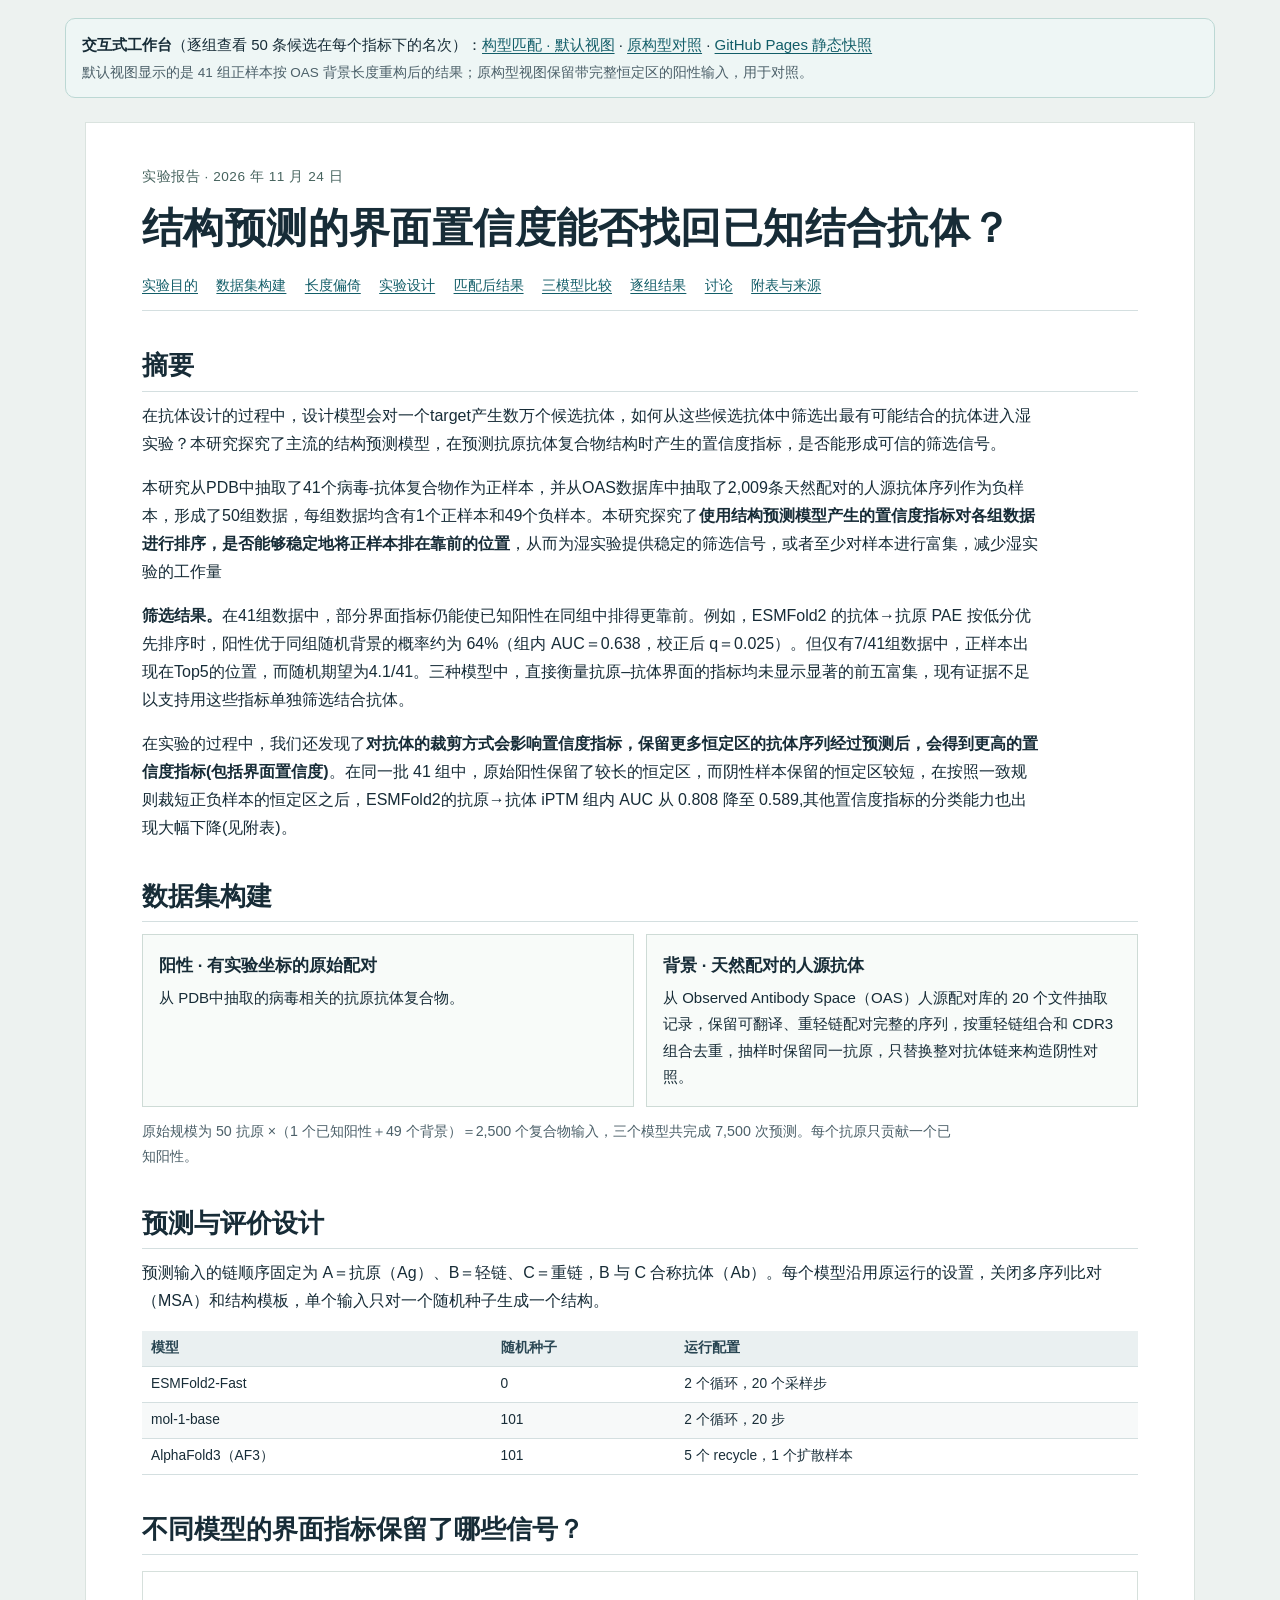
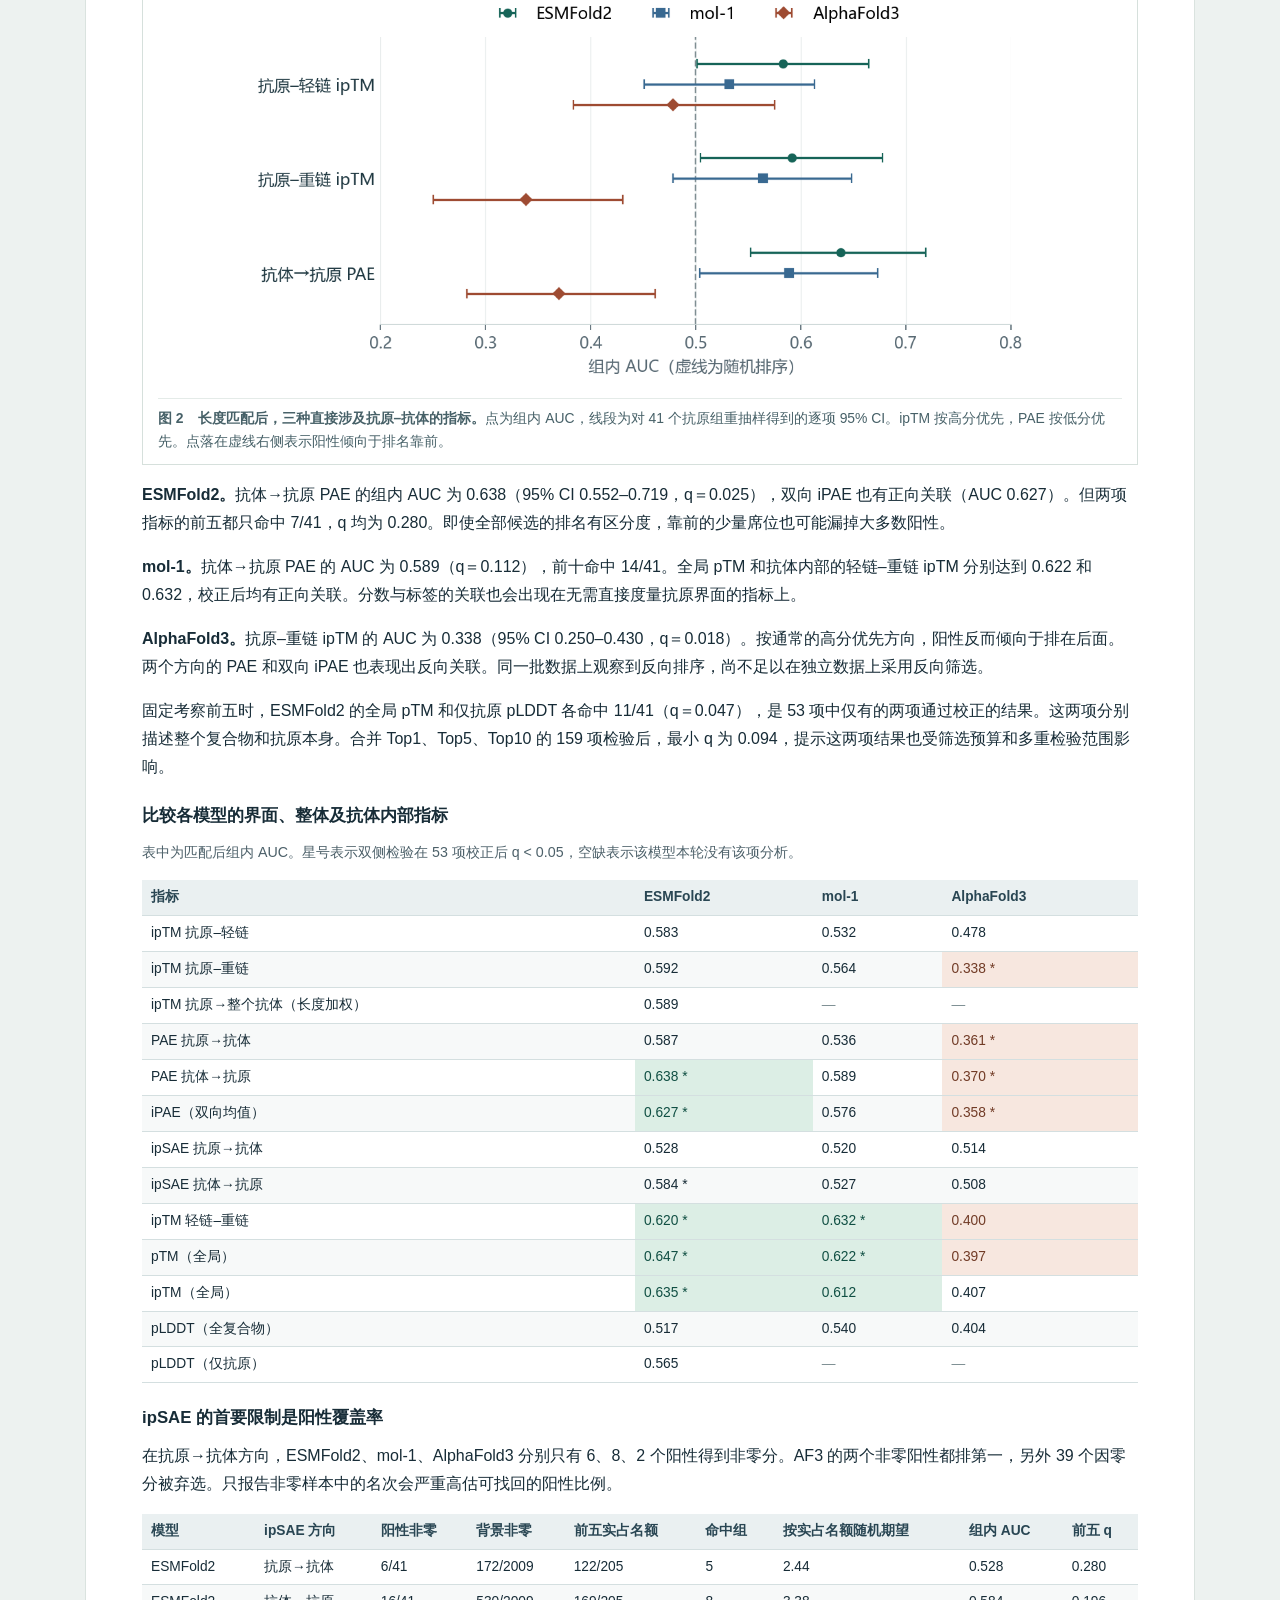
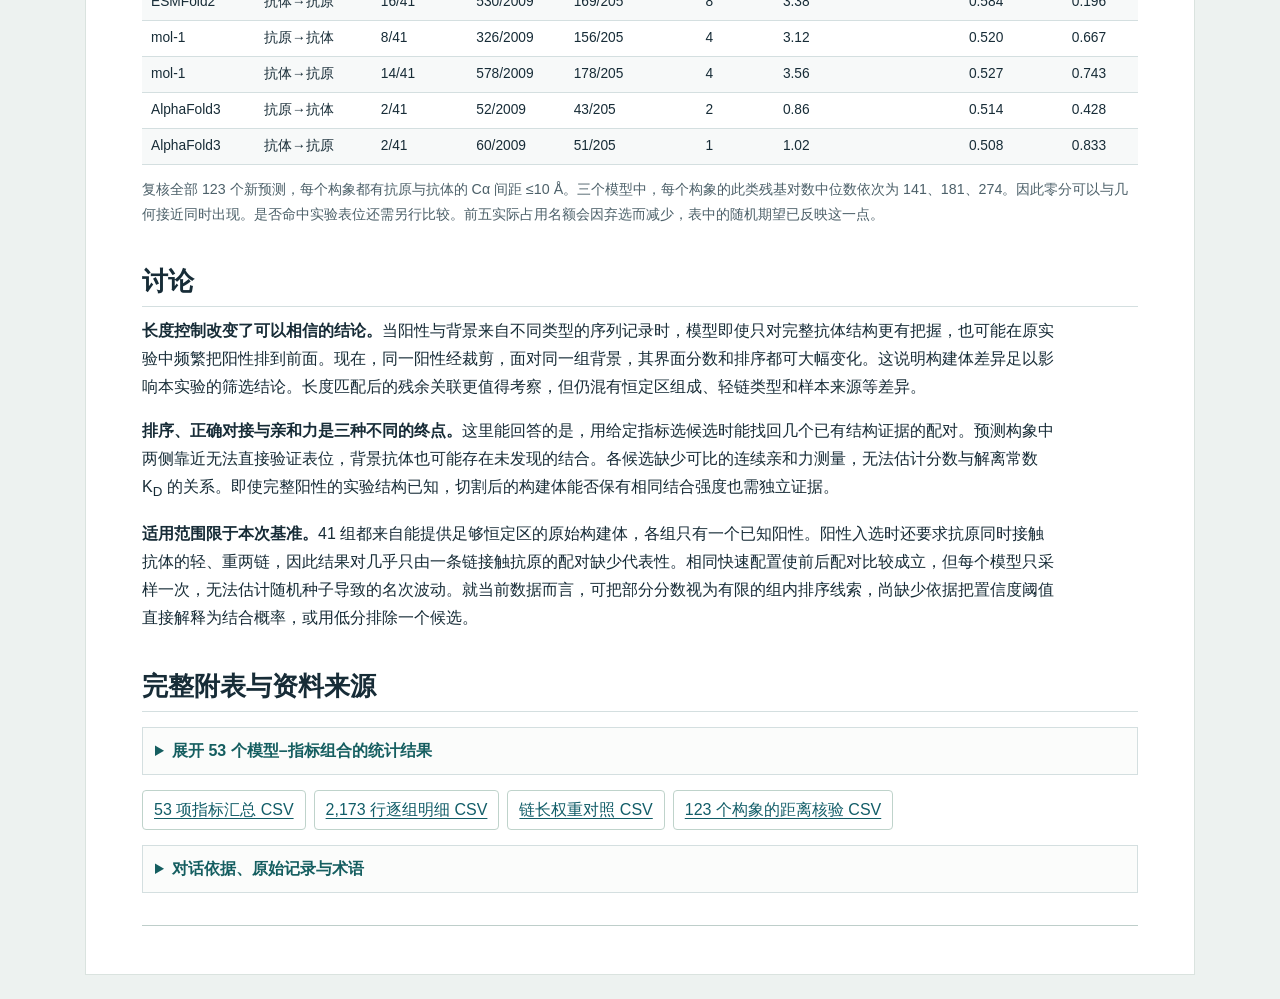
==== fold-metric/report/index.html @ 73909527 "fold-metric: matched-construct view as default, add original view and embedded report" ====
<!doctype html><html lang="zh-CN"><head><meta charset="utf-8"><meta name="viewport" content="width=device-width,initial-scale=1">
    <title>抗体–抗原界面置信度与结合性｜构型匹配实验报告</title><style>
:root{color-scheme:light;--ink:#172c37;--muted:#4c6069;--line:#d4dfe0;--teal:#196d63}
*{box-sizing:border-box}html{scroll-behavior:smooth}
body{margin:0;background:#f4f6f5;color:var(--ink);font:16px/1.75 'Microsoft YaHei','PingFang SC',sans-serif}
main{max-width:1150px;margin:22px auto 45px;padding:40px 48px 54px;background:#fff;border:1px solid var(--line)}
header{border-top:5px solid var(--teal);padding-top:18px}
h1{font-size:clamp(1.65rem,3.6vw,2.55rem);margin:.08em 0 .15em;line-height:1.3}
.subtitle{margin:0;color:var(--muted)}nav{display:flex;flex-wrap:wrap;gap:.4rem 1.3rem;border-bottom:1px solid var(--line);padding:12px 0}
a{color:#125d68;text-underline-offset:.2em}section{margin-top:30px}
h2{font-size:1.5rem;border-bottom:1px solid var(--line);padding-bottom:5px;margin:0 0 10px;line-height:1.5}
h3{font-size:1.12rem;margin:20px 0 7px}p{margin:.55rem 0 1rem}li{margin:.48rem 0}
.lead{background:#eaf3ef;border-left:4px solid var(--teal);padding:12px 18px;margin:16px 0}.lead p{margin:.25rem 0}
.note{font-size:.89rem;color:var(--muted)}.scroll{overflow-x:auto;margin:8px 0 12px}
table{border-collapse:collapse;width:100%;font-size:.86rem;line-height:1.52;font-variant-numeric:tabular-nums}
th,td{padding:7px 9px;border-bottom:1px solid var(--line);text-align:left}
thead th{background:#eaf0f1;color:#294653;white-space:nowrap}tbody tr:nth-child(even){background:#f7f9f9}
tbody th{font-weight:500}td{white-space:nowrap}
td.front{background:#dceee5;color:#104f43}td.back{background:#f7e7df;color:#713b26}td.blank{color:#809195}
details{border:1px solid var(--line);margin:12px 0;padding:9px 12px}summary{cursor:pointer;font-weight:600;color:#155e60}
select{font:inherit;border:1px solid #99b1b3;border-radius:3px;padding:3px 9px;margin:10px 12px}
.links{display:flex;gap:.4rem 1.25rem;flex-wrap:wrap}
@media(max-width:700px){main{margin:0;padding:18px 14px;border:0}th,td{padding:5px 7px}section{margin-top:24px}}
@media print{body,main{background:white;margin:0;border:0;max-width:none;padding:0}nav,.links,select{display:none}
h2,h3,summary{break-after:avoid}tr{break-inside:avoid}.scroll{overflow:visible}table{font-size:8pt}a{color:inherit}}

body{background:#edf2f0;font-family:'Source Sans 3','Microsoft YaHei',sans-serif}
main{max-width:1110px;margin:24px auto;padding:42px 56px 48px;border-color:#dae3df}
header{border-top:0;padding:0 0 17px;border-bottom:1px solid #bececa}
.meta{font-size:.85rem;color:#46635e;margin:0 0 12px;letter-spacing:.04em}
h1,h2{font-family:'Source Han Serif SC','Noto Serif CJK SC','Songti SC','SimSun',serif}
h1{max-width:26em;line-height:1.35;letter-spacing:.01em}
.introline{font-size:1.06rem;color:#304c50;max-width:57em;margin:.7em 0 0}
nav{padding:12px 0;gap:.35rem 1.15rem;font-size:.86rem}
section{margin-top:36px;scroll-margin:14px}h2{font-size:1.6rem;line-height:1.5}
h3{font-size:1.05rem}.prose{max-width:56em}
.summarybox{margin:21px 0;background:#eaf3ef;padding:13px 18px;border-left:4px solid #397c68}
.summarybox p{margin:.2rem 0}.designgrid{display:grid;grid-template-columns:1fr 1fr;gap:12px;margin:12px 0}
.designgrid article{padding:12px 16px;border:1px solid #cedbd6;background:#f8fbf9}
.designgrid h3,.designgrid p{margin:.25em 0}.designgrid p{font-size:.94rem}
figure{margin:16px 0;border:1px solid #d6e0dc;background:white;padding:14px 15px 11px}
.plot{width:100%;max-width:790px;height:auto;display:block;margin:auto}
figcaption{font-size:.87rem;color:#476168;line-height:1.65;border-top:1px solid #e4ebe8;padding-top:8px;margin-top:9px}
details{margin:15px 0;background:#fbfcfb}details[open]>summary{margin-bottom:8px}
#history{border-left:3px solid #9d6845}#history>summary{color:#79482c}
#dataset p,#discussion p{max-width:57em}.refs{font-size:.89rem;overflow-wrap:anywhere}
.downloads{display:flex;gap:8px;flex-wrap:wrap;margin:12px 0}.downloads a{display:inline-block;border:1px solid #bfd3cb;border-radius:4px;padding:5px 11px}
summary:focus-visible,a:focus-visible,select:focus-visible{outline:3px solid #228797;outline-offset:3px}
@media(max-width:750px){main{margin:0;padding:21px 15px;border:0}.designgrid{grid-template-columns:1fr}figure{padding:9px 6px}section{margin-top:25px}}
@media print{main{border:0;margin:0;padding:0}figure{break-inside:avoid}.downloads,nav{display:none}}
</style></head><body>
<div style="max-width:1150px;margin:18px auto 0;padding:12px 16px;background:#eef6f5;border:1px solid #bcd8d4;border-radius:10px;font:15px/1.8 'Microsoft YaHei',sans-serif;color:#172c37"><b>交互式工作台</b>（逐组查看 50 条候选在每个指标下的名次）：<a href="http://115.190.173.149:6006/">构型匹配 · 默认视图</a> · <a href="http://115.190.173.149:6006/original/">原构型对照</a> · <a href="https://hex-qwq.github.io/fold-metric/">GitHub Pages 静态快照</a><br><span style="color:#4c6069;font-size:13.5px">默认视图显示的是 41 组正样本按 OAS 背景长度重构后的结果；原构型视图保留带完整恒定区的阳性输入，用于对照。</span></div>
<main>
    <header><p class="meta">实验报告 · 2026 年 11 月 24 日</p>
    <h1>结构预测的界面置信度能否找回已知结合抗体？</h1>
    <nav aria-label="报告目录"><a href="#purpose">实验目的</a><a href="#dataset">数据集构建</a><a href="#bias">长度偏倚</a>
    <a href="#design">实验设计</a><a href="#focus">匹配后结果</a><a href="#models">三模型比较</a><a href="#groups">逐组结果</a>
    <a href="#discussion">讨论</a><a href="#data">附表与来源</a></nav>
    <!-- <aside class="summarybox"><p><strong>主要发现。</strong>控制抗体链长后，部分界面指标仍使已知阳性的平均名次靠前，但以每组前五名为筛选范围，所有直接衡量抗原–抗体界面的指标在多重检验校正后均未达到 q &lt; 0.05。
    ESMFold2 的抗原→整个抗体 ipTM 在 41 组中找回 7 个阳性，随机选择期望找回 4.1 个。现有证据支持有限的组内排序信息，尚不足以把该分数作为独立筛选依据。</p></aside> -->

    <!-- <section id="purpose"><h2>摘要</h2>
    <p class="prose">在抗体设计的过程中，设计模型会对一个target产生数万个候选抗体，如何从这些候选抗体中筛选出最有可能结合的抗体进入湿实验？本研究探究了主流的结构预测模型，在预测抗原抗体复合物结构时产生的置信度指标，是否能形成可信的筛选信号。</p>
    <p class="prose">本研究从PDB中抽取了50个病毒-抗体复合物作为正样本，从OAS数据库中抽取了2,450条天然配对的人源抗体序列作为负样本，形成了50组数据，每组数据均含有1个正样本和49个负样本。本研究探究了<b>使用结构预测模型产生的置信度指标对各组数据进行排序，是否能够稳定地将正样本排在靠前的位置</b>，从而为湿实验提供稳定的筛选信号，或者至少对样本进行富集，减少湿实验的工作量</p>
    <p class="prose">实验结果表明：应用结构预测模型的界面置信度指标对正负样本进行排序时，未能显著优于随机基线，未能形成稳定的筛选信号</p>
    
    </section> -->

        <section id="purpose"><h2>摘要</h2>
    <p class="prose">在抗体设计的过程中，设计模型会对一个target产生数万个候选抗体，如何从这些候选抗体中筛选出最有可能结合的抗体进入湿实验？本研究探究了主流的结构预测模型，在预测抗原抗体复合物结构时产生的置信度指标，是否能形成可信的筛选信号。</p>
    <p class="prose">本研究从PDB中抽取了41个病毒-抗体复合物作为正样本，并从OAS数据库中抽取了2,009条天然配对的人源抗体序列作为负样本，形成了50组数据，每组数据均含有1个正样本和49个负样本。本研究探究了<b>使用结构预测模型产生的置信度指标对各组数据进行排序，是否能够稳定地将正样本排在靠前的位置</b>，从而为湿实验提供稳定的筛选信号，或者至少对样本进行富集，减少湿实验的工作量</p>

    <p class="prose"><strong>筛选结果。</strong>在41组数据中，部分界面指标仍能使已知阳性在同组中排得更靠前。例如，ESMFold2 的抗体→抗原 PAE 按低分优先排序时，阳性优于同组随机背景的概率约为 64%（组内 AUC＝0.638，校正后 q＝0.025）。但仅有7/41组数据中，正样本出现在Top5的位置，而随机期望为4.1/41。三种模型中，直接衡量抗原–抗体界面的指标均未显示显著的前五富集，现有证据不足以支持用这些指标单独筛选结合抗体。</p>
    <p class="prose">在实验的过程中，我们还发现了<b>对抗体的裁剪方式会影响置信度指标，保留更多恒定区的抗体序列经过预测后，会得到更高的置信度指标(包括界面置信度)</b>。在同一批 41 组中，原始阳性保留了较长的恒定区，而阴性样本保留的恒定区较短，在按照一致规则裁短正负样本的恒定区之后，ESMFold2的抗原→抗体 iPTM 组内 AUC 从 0.808 降至 0.589,其他置信度指标的分类能力也出现大幅下降(见附表)。</p>
    </section>


    <section id="dataset"><h2>数据集构建</h2>
    <div class="designgrid"><article><h3>阳性 · 有实验坐标的原始配对</h3><p>从 PDB中抽取的病毒相关的抗原抗体复合物。</p></article>
    <article><h3>背景 · 天然配对的人源抗体</h3><p>从 Observed Antibody Space（OAS）人源配对库的 20 个文件抽取记录，保留可翻译、重轻链配对完整的序列，按重轻链组合和 CDR3 组合去重，抽样时保留同一抗原，只替换整对抗体链来构造阴性对照。</p></article></div>
    <p class="note">原始规模为 50 抗原 ×（1 个已知阳性＋49 个背景）＝2,500 个复合物输入，三个模型共完成 7,500 次预测。每个抗原只贡献一个已知阳性。</p></section>

    <!-- <section id="bias"><h2>为什么需要控制抗体长度？</h2>
    <p>阳性来自已解析的实验构建体，其中 41 个保留了较长的恒定区。背景来自配对测序，读段通常越过可变区，并在恒定区的不同位置终止。用于主分析的这 41 组里，<strong>每一个原始阳性都比同组全部 49 个背景更长</strong>。因此即使一个排序规则只认识链长，也可以在这 41 组全部把阳性排第一。这给原始高置信度提供了一个与结合无关的解释。</p>
    <p>全局 ipTM 可以受到抗体轻重链内部界面的影响。即使专门抽取抗原–抗体链对，模型仍在完整的三链输入上生成预测，方向性 PAE 的平均也覆盖整个跨链区块。没有额外训练分类器，仍可能出现构建体长度与分数共同变化的情况。</p>
    <figure><img class="plot" alt="同一批 41 组内，原构型阳性较长，仅保留 Fv 的阳性偏短，匹配后阳性与 OAS 背景的总链长分布重叠。" src="[data-uri]"><figcaption><strong>图 1　同一批 41 组的抗体总长度。</strong>细线为最短至最长，粗线为四分位距，圆点和数字为中位数。三种阳性表示各有 41 条，背景共 2,009 条。“仅保留 Fv”只做序列长度检查。</figcaption></figure>
    <h3>从纯 Fv 裁剪到同组长度匹配</h3>
    <p>先用 abnumber/ANARCI 按 IMGT 编号识别重链可变区 VH 与轻链可变区 VL，两者合称 Fv。只把阳性裁成 Fv 后，在原始 50 组的 2,450 次同组比较中，阳性有 2,449 次比背景短。这个处理把长度差异推向了相反方向。</p>
    <p>正式重跑保留完整 VH 与 VL，并从阳性<strong>自身</strong>保留足量的恒定区片段，使轻、重链长度分别等于同组一条 OAS 抗体。41 个原构建体满足条件。其余 9 个缺少足够的自身恒定区，POS024 的备选记录还改变了抗原片段，均未进入配对分析。原始实验结构中可辨认的 2,277 对接触残基均落在保留的序列范围内。这个核对支持继续使用原配对的阳性标签，裁剪后的亲和力仍未经实测。</p>
    <div class='scroll'><table id='balance'><thead><tr><th scope='col'>长度</th><th scope='col'>阳性中位数（aa）</th><th scope='col'>背景中位数（aa）</th><th scope='col'>短者优先 AUC</th><th scope='col'>95% CI</th></tr></thead><tbody><tr><th scope='row' class=''>轻链</th><td class=''>157</td><td class=''>157</td><td class=''>0.503</td><td class=''>[0.413, 0.592]</td></tr><tr><th scope='row' class=''>重链</th><td class=''>149</td><td class=''>150</td><td class=''>0.496</td><td class=''>[0.413, 0.581]</td></tr><tr><th scope='row' class=''>轻链＋重链</th><td class=''>323</td><td class=''>324</td><td class=''>0.499</td><td class=''>[0.414, 0.585]</td></tr></tbody></table></div>
    <p class="note">按总长度由短到长排序，阳性与背景有 968 次更短、70 次等长、971 次更长，组内胜率接近一半。阳性与等长背景在 11/41 组的轻链类型仍有差别。匹配消除了原先明显的长短分离，其他构建体差异仍可能影响分数。</p>
    <details id="history"><summary>查看长度匹配前的结果 · 原始 50 组与配对的 41 组</summary>
    <p>在原构型下，多项整体置信度给出了很高的阳性名次。在可配对的 41 组中，ESMFold2 全局 ipTM 把 27 个阳性排进前五，mol-1 为 36 个。匹配后分别为 8 个和 7 个。原始全体 50 组还包括较短的阳性，共有 49/50 个阳性的总长度落在各自背景范围之外。全体总长度中位数为阳性 444 aa、背景 323 aa。只取配对的 41 组则为 447 与 324 aa。比较切割效果应读 41 组的前后差值。</p>
    <p class="note">下表两对列均为切割前结果，采用与正文一致的平均并列口径。命中单位为组，随机选择的前 1 / 5 / 10 期望分别为 1 / 5 / 10 组（50 组）和 0.82 / 4.1 / 8.2 组（41 组）。涉及 ipSAE 零分弃选时按实际席位解释。</p><div class='scroll'><table id='historical'><thead><tr><th scope='col'>模型</th><th scope='col'>指标</th><th scope='col'>原 50 组 AUC</th><th scope='col'>原 50 组前 1 / 5 / 10</th><th scope='col'>其中 41 组 AUC</th><th scope='col'>其中 41 组前 1 / 5 / 10</th></tr></thead><tbody><tr><th scope='row' class=''>ESMFold2</th><td class=''>pTM（全局）</td><td class=''>0.759</td><td class=''>16 / 29 / 36</td><td class=''>0.803</td><td class=''>14 / 26 / 33</td></tr><tr><th scope='row' class=''>ESMFold2</th><td class=''>ipTM（全局）</td><td class=''>0.777</td><td class=''>10 / 29 / 37</td><td class=''>0.870</td><td class=''>9 / 27 / 35</td></tr><tr><th scope='row' class=''>ESMFold2</th><td class=''>pLDDT（全复合物）</td><td class=''>0.822</td><td class=''>26.5 / 37 / 39</td><td class=''>0.951</td><td class=''>25.5 / 36 / 38</td></tr><tr><th scope='row' class=''>ESMFold2</th><td class=''>pLDDT（仅抗原）</td><td class=''>0.458</td><td class=''>2 / 7 / 12</td><td class=''>0.477</td><td class=''>1 / 6 / 10</td></tr><tr><th scope='row' class=''>ESMFold2</th><td class=''>ipTM 抗原–轻链</td><td class=''>0.737</td><td class=''>4 / 18 / 25</td><td class=''>0.818</td><td class=''>3 / 17 / 23</td></tr><tr><th scope='row' class=''>ESMFold2</th><td class=''>ipTM 抗原–重链</td><td class=''>0.710</td><td class=''>3 / 10 / 24</td><td class=''>0.778</td><td class=''>2 / 9 / 22</td></tr><tr><th scope='row' class=''>ESMFold2</th><td class=''>ipTM 轻链–重链</td><td class=''>0.886</td><td class=''>22 / 38 / 41</td><td class=''>0.863</td><td class=''>15 / 29 / 32</td></tr><tr><th scope='row' class=''>ESMFold2</th><td class=''>PAE 抗原→抗体</td><td class=''>0.433</td><td class=''>4 / 9 / 14</td><td class=''>0.349</td><td class=''>2 / 5 / 8</td></tr><tr><th scope='row' class=''>ESMFold2</th><td class=''>PAE 抗体→抗原</td><td class=''>0.593</td><td class=''>4 / 13 / 18</td><td class=''>0.555</td><td class=''>2 / 9 / 14</td></tr><tr><th scope='row' class=''>ESMFold2</th><td class=''>iPAE（双向均值）</td><td class=''>0.540</td><td class=''>2 / 10 / 18</td><td class=''>0.484</td><td class=''>1 / 6 / 12</td></tr><tr><th scope='row' class=''>ESMFold2</th><td class=''>ipSAE 抗原→抗体</td><td class=''>0.549</td><td class=''>4 / 7 / 7</td><td class=''>0.553</td><td class=''>3 / 6 / 6</td></tr><tr><th scope='row' class=''>ESMFold2</th><td class=''>ipSAE 抗体→抗原</td><td class=''>0.557</td><td class=''>4 / 8 / 8</td><td class=''>0.557</td><td class=''>3 / 7 / 7</td></tr><tr><th scope='row' class=''>ESMFold2</th><td class=''>ipSAE 抗原→轻链</td><td class=''>0.554</td><td class=''>4 / 7 / 7</td><td class=''>0.556</td><td class=''>3 / 6 / 6</td></tr><tr><th scope='row' class=''>ESMFold2</th><td class=''>ipSAE 轻链→抗原</td><td class=''>0.562</td><td class=''>4 / 8 / 8</td><td class=''>0.561</td><td class=''>3 / 7 / 7</td></tr><tr><th scope='row' class=''>ESMFold2</th><td class=''>ipSAE 抗原→重链</td><td class=''>0.551</td><td class=''>4 / 7 / 7</td><td class=''>0.554</td><td class=''>3 / 6 / 6</td></tr><tr><th scope='row' class=''>ESMFold2</th><td class=''>ipSAE 重链→抗原</td><td class=''>0.553</td><td class=''>4 / 8 / 8</td><td class=''>0.554</td><td class=''>3 / 7 / 7</td></tr><tr><th scope='row' class=''>ESMFold2</th><td class=''>ipSAE 所有链对最大值</td><td class=''>0.318</td><td class=''>1 / 5 / 6</td><td class=''>0.239</td><td class=''>0 / 1 / 2</td></tr><tr><th scope='row' class=''>ESMFold2</th><td class=''>ipTM 抗原→整个抗体（长度加权）</td><td class=''>0.732</td><td class=''>4 / 15 / 26</td><td class=''>0.808</td><td class=''>3 / 14 / 24</td></tr><tr><th scope='row' class=''>mol-1</th><td class=''>pTM（全局）</td><td class=''>0.861</td><td class=''>22 / 37 / 42</td><td class=''>0.948</td><td class=''>21 / 35 / 40</td></tr><tr><th scope='row' class=''>mol-1</th><td class=''>ipTM（全局）</td><td class=''>0.853</td><td class=''>17 / 38 / 41</td><td class=''>0.946</td><td class=''>17 / 36 / 39</td></tr><tr><th scope='row' class=''>mol-1</th><td class=''>pLDDT（全复合物）</td><td class=''>0.454</td><td class=''>2.08 / 8 / 9.71</td><td class=''>0.351</td><td class=''>0 / 1 / 1.71</td></tr><tr><th scope='row' class=''>mol-1</th><td class=''>官方 ranking score</td><td class=''>0.855</td><td class=''>17 / 38 / 41</td><td class=''>0.946</td><td class=''>17 / 36 / 39</td></tr><tr><th scope='row' class=''>mol-1</th><td class=''>gPDE</td><td class=''>0.871</td><td class=''>30 / 36 / 41</td><td class=''>0.962</td><td class=''>30 / 35 / 39</td></tr><tr><th scope='row' class=''>mol-1</th><td class=''>ipTM 抗原–轻链</td><td class=''>0.606</td><td class=''>0 / 7 / 12</td><td class=''>0.613</td><td class=''>0 / 5 / 8</td></tr><tr><th scope='row' class=''>mol-1</th><td class=''>ipTM 抗原–重链</td><td class=''>0.666</td><td class=''>0 / 8 / 15</td><td class=''>0.683</td><td class=''>0 / 6 / 11</td></tr><tr><th scope='row' class=''>mol-1</th><td class=''>ipTM 轻链–重链</td><td class=''>0.837</td><td class=''>10 / 26 / 37</td><td class=''>0.804</td><td class=''>5 / 17 / 28</td></tr><tr><th scope='row' class=''>mol-1</th><td class=''>PAE 抗原→抗体</td><td class=''>0.454</td><td class=''>2 / 9 / 10</td><td class=''>0.383</td><td class=''>1 / 3 / 4</td></tr><tr><th scope='row' class=''>mol-1</th><td class=''>PAE 抗体→抗原</td><td class=''>0.728</td><td class=''>4 / 14 / 20</td><td class=''>0.718</td><td class=''>3 / 9 / 14</td></tr><tr><th scope='row' class=''>mol-1</th><td class=''>iPAE（双向均值）</td><td class=''>0.658</td><td class=''>2 / 12 / 14</td><td class=''>0.632</td><td class=''>1 / 7 / 8</td></tr><tr><th scope='row' class=''>mol-1</th><td class=''>ipSAE 抗原→抗体</td><td class=''>0.489</td><td class=''>0 / 3 / 5</td><td class=''>0.486</td><td class=''>0 / 3 / 4</td></tr><tr><th scope='row' class=''>mol-1</th><td class=''>ipSAE 抗体→抗原</td><td class=''>0.529</td><td class=''>1 / 8 / 9</td><td class=''>0.510</td><td class=''>1 / 5 / 6</td></tr><tr><th scope='row' class=''>mol-1</th><td class=''>ipSAE 抗原→轻链</td><td class=''>0.506</td><td class=''>0 / 3 / 5</td><td class=''>0.503</td><td class=''>0 / 3 / 4</td></tr><tr><th scope='row' class=''>mol-1</th><td class=''>ipSAE 轻链→抗原</td><td class=''>0.527</td><td class=''>1 / 7 / 9</td><td class=''>0.507</td><td class=''>1 / 5 / 6</td></tr><tr><th scope='row' class=''>mol-1</th><td class=''>ipSAE 抗原→重链</td><td class=''>0.499</td><td class=''>0 / 4 / 5</td><td class=''>0.495</td><td class=''>0 / 4 / 4</td></tr><tr><th scope='row' class=''>mol-1</th><td class=''>ipSAE 重链→抗原</td><td class=''>0.549</td><td class=''>1 / 10 / 11</td><td class=''>0.533</td><td class=''>1 / 7 / 8</td></tr><tr><th scope='row' class=''>mol-1</th><td class=''>ipSAE 所有链对最大值</td><td class=''>0.586</td><td class=''>9 / 17 / 19</td><td class=''>0.518</td><td class=''>4 / 10 / 11</td></tr><tr><th scope='row' class=''>AlphaFold3</th><td class=''>pTM（全局）</td><td class=''>0.699</td><td class=''>21.25 / 26.5 / 27.62</td><td class=''>0.698</td><td class=''>18.75 / 22 / 22.5</td></tr><tr><th scope='row' class=''>AlphaFold3</th><td class=''>ipTM（全局）</td><td class=''>0.720</td><td class=''>18.96 / 25.9 / 27.88</td><td class=''>0.740</td><td class=''>17.62 / 22.7 / 24.1</td></tr><tr><th scope='row' class=''>AlphaFold3</th><td class=''>pLDDT（全复合物）</td><td class=''>0.917</td><td class=''>41 / 42 / 43</td><td class=''>0.948</td><td class=''>35 / 36 / 36</td></tr><tr><th scope='row' class=''>AlphaFold3</th><td class=''>官方 ranking score</td><td class=''>0.561</td><td class=''>6 / 13.67 / 15.82</td><td class=''>0.584</td><td class=''>5 / 12.67 / 14.82</td></tr><tr><th scope='row' class=''>AlphaFold3</th><td class=''>ipTM 抗原–轻链</td><td class=''>0.466</td><td class=''>2 / 7.12 / 10.17</td><td class=''>0.455</td><td class=''>1 / 6 / 6.87</td></tr><tr><th scope='row' class=''>AlphaFold3</th><td class=''>ipTM 抗原–重链</td><td class=''>0.539</td><td class=''>4.75 / 12.95 / 18.33</td><td class=''>0.536</td><td class=''>3.75 / 9.7 / 14.22</td></tr><tr><th scope='row' class=''>AlphaFold3</th><td class=''>ipTM 轻链–重链</td><td class=''>0.563</td><td class=''>7.5 / 14 / 16</td><td class=''>0.527</td><td class=''>4.5 / 9 / 10</td></tr><tr><th scope='row' class=''>AlphaFold3</th><td class=''>PAE 抗原→抗体</td><td class=''>0.182</td><td class=''>2 / 4 / 4</td><td class=''>0.087</td><td class=''>0 / 0 / 0</td></tr><tr><th scope='row' class=''>AlphaFold3</th><td class=''>PAE 抗体→抗原</td><td class=''>0.413</td><td class=''>7 / 7 / 8</td><td class=''>0.346</td><td class=''>3 / 3 / 3</td></tr><tr><th scope='row' class=''>AlphaFold3</th><td class=''>iPAE（双向均值）</td><td class=''>0.350</td><td class=''>5 / 7 / 8</td><td class=''>0.272</td><td class=''>2 / 3 / 3</td></tr><tr><th scope='row' class=''>AlphaFold3</th><td class=''>ipSAE 抗原→抗体</td><td class=''>0.499</td><td class=''>1 / 1 / 1</td><td class=''>0.487</td><td class=''>0 / 0 / 0</td></tr><tr><th scope='row' class=''>AlphaFold3</th><td class=''>ipSAE 抗体→抗原</td><td class=''>0.497</td><td class=''>1 / 1 / 1</td><td class=''>0.485</td><td class=''>0 / 0 / 0</td></tr><tr><th scope='row' class=''>AlphaFold3</th><td class=''>ipSAE 抗原→轻链</td><td class=''>0.501</td><td class=''>1 / 1 / 1</td><td class=''>0.490</td><td class=''>0 / 0 / 0</td></tr><tr><th scope='row' class=''>AlphaFold3</th><td class=''>ipSAE 轻链→抗原</td><td class=''>0.501</td><td class=''>1 / 1 / 1</td><td class=''>0.490</td><td class=''>0 / 0 / 0</td></tr><tr><th scope='row' class=''>AlphaFold3</th><td class=''>ipSAE 抗原→重链</td><td class=''>0.507</td><td class=''>1 / 1 / 1</td><td class=''>0.496</td><td class=''>0 / 0 / 0</td></tr><tr><th scope='row' class=''>AlphaFold3</th><td class=''>ipSAE 重链→抗原</td><td class=''>0.505</td><td class=''>1 / 1 / 1</td><td class=''>0.494</td><td class=''>0 / 0 / 0</td></tr><tr><th scope='row' class=''>AlphaFold3</th><td class=''>ipSAE 所有链对最大值</td><td class=''>0.589</td><td class=''>5 / 8 / 11</td><td class=''>0.580</td><td class=''>2 / 4 / 7</td></tr></tbody></table></div></details></section> -->

    <section id="design"><h2>预测与评价设计</h2>
    <p>预测输入的链顺序固定为 A＝抗原（Ag）、B＝轻链、C＝重链，B 与 C 合称抗体（Ab）。每个模型沿用原运行的设置，关闭多序列比对（MSA）和结构模板，单个输入只对一个随机种子生成一个结构。</p>
    <div class="scroll"><table id="conditions"><thead><tr><th>模型</th><th>随机种子</th><th>运行配置</th></tr></thead><tbody>
    <tr><th>ESMFold2-Fast</th><td>0</td><td>2 个循环，20 个采样步</td></tr><tr><th>mol-1-base</th><td>101</td><td>2 个循环，20 步</td></tr>
    <tr><th>AlphaFold3（AF3）</th><td>101</td><td>5 个 recycle，1 个扩散样本</td></tr></tbody></table></div>
    <!-- <h3>怎样判断“会排序”和“能筛选”？</h3> -->
    <!-- <p><strong>会排序</strong>用组内 AUC 衡量。在每个抗原组，把阳性分别和 49 个背景比，优于背景计 1、平手计 0.5，然后对 41 组取平均。AUC 为 0.60 表示约六成同组比较有利于阳性，0.50 对应随机排序。</p>
    <p><strong>能筛选</strong>用固定预算下的命中衡量。每组选前 5 个，41 组合计最多 205 个名额。命中数除以 41 是已知阳性召回率，除以占用名额是入选者中已知阳性的比例。按满额计算，随机选择期望命中 4.1 组，实际命中数除以 4.1 是前五富集倍数。名次跨过入选边界的并列按所占席位分摊。零值 ipSAE 在筛选时弃选，漏掉的阳性仍计入全部 41 组。</p> -->
    <!-- <details><summary>指标含义、计分方向与统计检验</summary>
    <ul><li><strong>抗原–抗体指标。</strong>链对 ipTM 反映模型对两条指定链相对构型的置信度，高分优先。抗原→整个抗体 ipTM 是 ESMFold2 两个链对分数按抗体各链残基数加权的派生分数。PAE 为预测对齐误差，本实验对 Ag 与 Ab 间整块残基对矩阵求均值，包含远离物理接触面的残基对，低分优先。iPAE 取上述两个方向的均值。ipSAE 采用 Dunbrack v4，PAE 阈值 10 Å、距离阈值 15 Å。抗原→抗体及反向均在相应的轻、重两链中取较高值。</li>
    <li><strong>整体和内部对照。</strong>全局 pTM 衡量整体折叠置信度，全局 ipTM 汇总多链相对放置，pLDDT 衡量局部结构置信度。轻链–重链 ipTM 专门观察抗体内部。所有链对 ipSAE 的最大值也可能来自抗体内部。各模型的原始分数只在本模型的同组候选中排序。</li>
    <li><strong>推断单位。</strong>以抗原组为单位重抽样 20,000 次，给出逐项 95% 置信区间（CI）。比较前后时使用同一组的配对变化。组内等概率重指派阳性 50,000 次，比较 AUC 与 0.50 的双侧差异，以及前 k 命中数的单侧富集。对 53 个模型–指标组合分别按终点作 Benjamini–Hochberg 校正，记为 q。另将三种预算合并，校正全部 159 项检验。等长一对一比较用排除平手的双侧精确二项检验。组内标签可交换是置换检验的参考假设，抗原间的相似性也可能降低有效组数。逐项区间与校正检验采用不同的推断口径。</li></ul></details></section> -->

    <!-- <section id="focus"><h2>匹配后，Ag→整个抗体 ipTM 能找回多少阳性？</h2>
    <p>ESMFold2 的该项分数取自模型保存的抗原→轻链和抗原→重链 ipTM，链对字段保留四位小数。匹配后阳性的中位名次为第 20，组内 AUC 为 <strong>0.589</strong>（95% CI [0.505, 0.672]），秩二列相关为 0.179，AUC 校正后 q＝0.112。这个点估计表明阳性在同组中略靠前。实际能找回多少阳性，还取决于每组可验证的候选数。</p>
    <div class='scroll'><table id='budget'><thead><tr><th scope='col'>每组入选数</th><th scope='col'>命中组数</th><th scope='col'>随机期望</th><th scope='col'>已知阳性召回率</th><th scope='col'>入选者中已知阳性</th><th scope='col'>富集倍数</th><th scope='col'>富集 q</th></tr></thead><tbody><tr><th scope='row' class=''>前 1 名</th><td class=''>4</td><td class=''>0.82</td><td class=''>9.8%</td><td class=''>4/41（9.76%）</td><td class=''>4.88</td><td class=''>0.082</td></tr><tr><th scope='row' class=''>前 5 名</th><td class=''>7</td><td class=''>4.1</td><td class=''>17.1%</td><td class=''>7/205（3.41%）</td><td class=''>1.71</td><td class=''>0.280</td></tr><tr><th scope='row' class=''>前 10 名</th><td class=''>10</td><td class=''>8.2</td><td class=''>24.4%</td><td class=''>10/410（2.44%）</td><td class=''>1.22</td><td class=''>0.597</td></tr></tbody></table></div>
    <p>只验证前五时，205 个名额中出现 7 个已知阳性，占 3.41%，高于候选全集的 2.00%。富集点估计为 1.71 倍（95% CI 0.73–2.93 倍），另有 34 个已知阳性落在名单之外。进一步只与同组那条轻、重链都等长的背景比较，阳性为 23 胜、18 负（胜率 56.1%，双侧 p＝0.533）。这组对照给出了类似方向，区分度仍有限。</p>
    <h3>分数下降有多少来自链长权重？</h3>
    <p>同一批阳性的 AUC 从 0.808 降至 0.589，配对差值为 −0.219（95% CI [−0.315, −0.122]）。41 组中 27 组名次下降，10 组上升，4 组持平。为了检验加权公式本身的影响，固定全部背景，分别替换阳性的链长权重和链对分数。</p>
    <div class='scroll'><table id='weights'><thead><tr><th scope='col'>链对 ipTM 取值</th><th scope='col'>轻、重链长度权重</th><th scope='col'>组内 AUC</th><th scope='col'>中位名次</th><th scope='col'>前五命中组数</th></tr></thead><tbody><tr><th scope='row' class=''>原</th><td class=''>原</td><td class=''>0.808</td><td class=''>10</td><td class=''>14</td></tr><tr><th scope='row' class=''>原</th><td class=''>新</td><td class=''>0.809</td><td class=''>10</td><td class=''>14</td></tr><tr><th scope='row' class=''>新</th><td class=''>原</td><td class=''>0.599</td><td class=''>20</td><td class=''>7</td></tr><tr><th scope='row' class=''>新</th><td class=''>新</td><td class=''>0.589</td><td class=''>20</td><td class=''>7</td></tr></tbody></table></div>
    <p>只换权重，前五仍命中 14 组。换用重跑得到的链对分数后，两套权重都只命中 7 组。差异主要出现在模型给出的链对 ipTM 上。这个算术对照可以定位到分数计算的环节，不能进一步把模型的变化归因于序列长度、恒定区内容或对接姿势中的某一项。</p></section> -->

    <section id="models"><h2>不同模型的界面指标保留了哪些信号？</h2>
    <figure><img class="plot" alt="三种抗原–抗体指标在三个模型中的组内 AUC 及逐项 95% 置信区间。ESMFold2 的抗体→抗原 PAE 偏高，AF3 的抗原–重链 ipTM 偏低。" src="[data-uri]"><figcaption><strong>图 2　长度匹配后，三种直接涉及抗原–抗体的指标。</strong>点为组内 AUC，线段为对 41 个抗原组重抽样得到的逐项 95% CI。ipTM 按高分优先，PAE 按低分优先。点落在虚线右侧表示阳性倾向于排名靠前。</figcaption></figure>
    <p><strong>ESMFold2。</strong>抗体→抗原 PAE 的组内 AUC 为 0.638（95% CI 0.552–0.719，q＝0.025），双向 iPAE 也有正向关联（AUC 0.627）。但两项指标的前五都只命中 7/41，q 均为 0.280。即使全部候选的排名有区分度，靠前的少量席位也可能漏掉大多数阳性。</p>
    <p><strong>mol-1。</strong>抗体→抗原 PAE 的 AUC 为 0.589（q＝0.112），前十命中 14/41。全局 pTM 和抗体内部的轻链–重链 ipTM 分别达到 0.622 和 0.632，校正后均有正向关联。分数与标签的关联也会出现在无需直接度量抗原界面的指标上。</p>
    <p><strong>AlphaFold3。</strong>抗原–重链 ipTM 的 AUC 为 0.338（95% CI 0.250–0.430，q＝0.018）。按通常的高分优先方向，阳性反而倾向于排在后面。两个方向的 PAE 和双向 iPAE 也表现出反向关联。同一批数据上观察到反向排序，尚不足以在独立数据上采用反向筛选。</p>
    <p>固定考察前五时，ESMFold2 的全局 pTM 和仅抗原 pLDDT 各命中 11/41（q＝0.047），是 53 项中仅有的两项通过校正的结果。这两项分别描述整个复合物和抗原本身。合并 Top1、Top5、Top10 的 159 项检验后，最小 q 为 0.094，提示这两项结果也受筛选预算和多重检验范围影响。</p>
    <h3>比较各模型的界面、整体及抗体内部指标</h3>
    <p class="note">表中为匹配后组内 AUC。星号表示双侧检验在 53 项校正后 q &lt; 0.05，空缺表示该模型本轮没有该项分析。</p>
    <div class='scroll'><table id='matrix'><thead><tr><th scope='col'>指标</th><th scope='col'>ESMFold2</th><th scope='col'>mol-1</th><th scope='col'>AlphaFold3</th></tr></thead><tbody><tr><th scope='row' class=''>ipTM 抗原–轻链</th><td class=''>0.583</td><td class=''>0.532</td><td class=''>0.478</td></tr><tr><th scope='row' class=''>ipTM 抗原–重链</th><td class=''>0.592</td><td class=''>0.564</td><td class='back'>0.338 *</td></tr><tr><th scope='row' class=''>ipTM 抗原→整个抗体（长度加权）</th><td class=''>0.589</td><td class='blank'>—</td><td class='blank'>—</td></tr><tr><th scope='row' class=''>PAE 抗原→抗体</th><td class=''>0.587</td><td class=''>0.536</td><td class='back'>0.361 *</td></tr><tr><th scope='row' class=''>PAE 抗体→抗原</th><td class='front'>0.638 *</td><td class=''>0.589</td><td class='back'>0.370 *</td></tr><tr><th scope='row' class=''>iPAE（双向均值）</th><td class='front'>0.627 *</td><td class=''>0.576</td><td class='back'>0.358 *</td></tr><tr><th scope='row' class=''>ipSAE 抗原→抗体</th><td class=''>0.528</td><td class=''>0.520</td><td class=''>0.514</td></tr><tr><th scope='row' class=''>ipSAE 抗体→抗原</th><td class=''>0.584 *</td><td class=''>0.527</td><td class=''>0.508</td></tr><tr><th scope='row' class=''>ipTM 轻链–重链</th><td class='front'>0.620 *</td><td class='front'>0.632 *</td><td class='back'>0.400</td></tr><tr><th scope='row' class=''>pTM（全局）</th><td class='front'>0.647 *</td><td class='front'>0.622 *</td><td class='back'>0.397</td></tr><tr><th scope='row' class=''>ipTM（全局）</th><td class='front'>0.635 *</td><td class='front'>0.612</td><td class=''>0.407</td></tr><tr><th scope='row' class=''>pLDDT（全复合物）</th><td class=''>0.517</td><td class=''>0.540</td><td class=''>0.404</td></tr><tr><th scope='row' class=''>pLDDT（仅抗原）</th><td class=''>0.565</td><td class='blank'>—</td><td class='blank'>—</td></tr></tbody></table></div>
    <h3>ipSAE 的首要限制是阳性覆盖率</h3>
    <p>在抗原→抗体方向，ESMFold2、mol-1、AlphaFold3 分别只有 6、8、2 个阳性得到非零分。AF3 的两个非零阳性都排第一，另外 39 个因零分被弃选。只报告非零样本中的名次会严重高估可找回的阳性比例。</p>
    <div class='scroll'><table id='ipsae'><thead><tr><th scope='col'>模型</th><th scope='col'>ipSAE 方向</th><th scope='col'>阳性非零</th><th scope='col'>背景非零</th><th scope='col'>前五实占名额</th><th scope='col'>命中组</th><th scope='col'>按实占名额随机期望</th><th scope='col'>组内 AUC</th><th scope='col'>前五 q</th></tr></thead><tbody><tr><th scope='row' class=''>ESMFold2</th><td class=''>抗原→抗体</td><td class=''>6/41</td><td class=''>172/2009</td><td class=''>122/205</td><td class=''>5</td><td class=''>2.44</td><td class=''>0.528</td><td class=''>0.280</td></tr><tr><th scope='row' class=''>ESMFold2</th><td class=''>抗体→抗原</td><td class=''>16/41</td><td class=''>530/2009</td><td class=''>169/205</td><td class=''>8</td><td class=''>3.38</td><td class=''>0.584</td><td class=''>0.196</td></tr><tr><th scope='row' class=''>mol-1</th><td class=''>抗原→抗体</td><td class=''>8/41</td><td class=''>326/2009</td><td class=''>156/205</td><td class=''>4</td><td class=''>3.12</td><td class=''>0.520</td><td class=''>0.667</td></tr><tr><th scope='row' class=''>mol-1</th><td class=''>抗体→抗原</td><td class=''>14/41</td><td class=''>578/2009</td><td class=''>178/205</td><td class=''>4</td><td class=''>3.56</td><td class=''>0.527</td><td class=''>0.743</td></tr><tr><th scope='row' class=''>AlphaFold3</th><td class=''>抗原→抗体</td><td class=''>2/41</td><td class=''>52/2009</td><td class=''>43/205</td><td class=''>2</td><td class=''>0.86</td><td class=''>0.514</td><td class=''>0.428</td></tr><tr><th scope='row' class=''>AlphaFold3</th><td class=''>抗体→抗原</td><td class=''>2/41</td><td class=''>60/2009</td><td class=''>51/205</td><td class=''>1</td><td class=''>1.02</td><td class=''>0.508</td><td class=''>0.833</td></tr></tbody></table></div>
    <p class="note">复核全部 123 个新预测，每个构象都有抗原与抗体的 Cα 间距 ≤10 Å。三个模型中，每个构象的此类残基对数中位数依次为 141、181、274。因此零分可以与几何接近同时出现。是否命中实验表位还需另行比较。前五实际占用名额会因弃选而减少，表中的随机期望已反映这一点。</p></section>

    <!-- <section id="groups"><h2>逐组比较揭示的模型分歧</h2>
    <p>用同一抗原的同一批候选比较三个模型，21/41 组的抗原–重链 ipTM 最好和最差名次相差至少 30 位，全局 ipTM 有 20/41 组达到这一幅度。POS012 的阳性在两个模型中排第一，在第三个模型中排最后。POS019 在三个模型的抗原–重链 ipTM 排名中均进入前十。</p>
    <p class="note">以下三模型名次顺序固定为 ESMFold2 / mol-1 / AlphaFold3，名次越小越靠前。小数为并列区间中点。</p><div class='scroll'><table id='examples'><thead><tr><th scope='col'>组号</th><th scope='col'>指标</th><th scope='col'>原构型三模型名次</th><th scope='col'>匹配后三模型名次</th><th scope='col'>观察</th></tr></thead><tbody><tr><th scope='row' class=''>POS012</th><td class=''>ipTM 抗原–重链</td><td class=''>1 / 4 / 6.5</td><td class=''>1 / 1 / 50</td><td class=''>两个模型排第一，AF3 排到最后。</td></tr><tr><th scope='row' class=''>POS011</th><td class=''>ipTM（全局）</td><td class=''>1 / 1 / 44.5</td><td class=''>1 / 3 / 50</td><td class=''>全局分数与重链分数都显示明显的模型分歧。</td></tr><tr><th scope='row' class=''>POS016</th><td class=''>ipTM 抗原–重链</td><td class=''>4 / 7 / 1</td><td class=''>43.5 / 3 / 5</td><td class=''>mol-1 和 AF3 都排前五，ESMFold2 排在后十。</td></tr><tr><th scope='row' class=''>POS037</th><td class=''>ipTM（全局）</td><td class=''>1 / 1 / 1</td><td class=''>8 / 23 / 49.5</td><td class=''>原来三个模型都排第一，匹配后只有 ESMFold2 仍排前十。</td></tr><tr><th scope='row' class=''>POS019</th><td class=''>ipTM 抗原–重链</td><td class=''>6 / 2 / 30.5</td><td class=''>10 / 8 / 10</td><td class=''>三个模型在匹配后都把阳性排进前十。</td></tr><tr><th scope='row' class=''>POS025</th><td class=''>ipTM（全局）</td><td class=''>25 / 42 / 42</td><td class=''>35 / 48 / 47.5</td><td class=''>三个模型在匹配后都把阳性排在后半段。</td></tr></tbody></table></div>
    <details><summary>查看全部 41 组的关键名次</summary><div class='scroll'><table id='group-atlas'><thead><tr><th scope='col'>组号</th><th scope='col'>ESM Ag→整个抗体 原 → 新</th><th scope='col'>重链 · ESM</th><th scope='col'>重链 · mol-1</th><th scope='col'>重链 · AF3</th><th scope='col'>全局 · ESM</th><th scope='col'>全局 · mol-1</th><th scope='col'>全局 · AF3</th></tr></thead><tbody><tr><th scope='row' class=''>POS002</th><td class=''>2 → 1</td><td class='front'>2</td><td class=''>15</td><td class='back'>40.5</td><td class='front'>1</td><td class=''>15</td><td class='back'>50</td></tr><tr><th scope='row' class=''>POS003</th><td class=''>23 → 30</td><td class=''>37</td><td class=''>17</td><td class='back'>48.5</td><td class=''>38</td><td class=''>16</td><td class='back'>50</td></tr><tr><th scope='row' class=''>POS004</th><td class=''>13 → 9</td><td class=''>7</td><td class='front'>2</td><td class=''>35</td><td class=''>25</td><td class='front'>2</td><td class='back'>46.5</td></tr><tr><th scope='row' class=''>POS005</th><td class=''>17 → 29</td><td class=''>28</td><td class=''>25</td><td class='back'>49.5</td><td class=''>9</td><td class=''>8</td><td class='back'>48.5</td></tr><tr><th scope='row' class=''>POS007</th><td class=''>2 → 28</td><td class=''>32</td><td class=''>13</td><td class='back'>47.5</td><td class=''>26</td><td class=''>23</td><td class='back'>45.5</td></tr><tr><th scope='row' class=''>POS008</th><td class=''>11 → 5</td><td class='front'>5</td><td class=''>20</td><td class='back'>48</td><td class='front'>3</td><td class=''>10</td><td class=''>37</td></tr><tr><th scope='row' class=''>POS009</th><td class=''>10 → 7</td><td class=''>10</td><td class=''>21</td><td class=''>21.5</td><td class=''>26</td><td class=''>24</td><td class=''>13.5</td></tr><tr><th scope='row' class=''>POS010</th><td class=''>16 → 13</td><td class=''>14</td><td class='back'>41</td><td class=''>13</td><td class=''>17</td><td class=''>31</td><td class=''>17</td></tr><tr><th scope='row' class=''>POS011</th><td class=''>6 → 1</td><td class='front'>2</td><td class='front'>4</td><td class='back'>49.5</td><td class='front'>1</td><td class='front'>3</td><td class='back'>50</td></tr><tr><th scope='row' class=''>POS012</th><td class=''>1 → 1</td><td class='front'>1</td><td class='front'>1</td><td class='back'>50</td><td class='front'>1</td><td class='front'>2</td><td class='back'>45.5</td></tr><tr><th scope='row' class=''>POS013</th><td class=''>6 → 17</td><td class=''>11</td><td class='front'>4</td><td class=''>12</td><td class=''>13</td><td class=''>23</td><td class=''>8.5</td></tr><tr><th scope='row' class=''>POS014</th><td class=''>13 → 17</td><td class=''>18</td><td class=''>35</td><td class=''>22</td><td class='back'>43</td><td class=''>33</td><td class=''>28.5</td></tr><tr><th scope='row' class=''>POS015</th><td class=''>3 → 12</td><td class=''>7.5</td><td class='back'>43.5</td><td class='back'>45</td><td class='front'>3</td><td class=''>11</td><td class=''>34.5</td></tr><tr><th scope='row' class=''>POS016</th><td class=''>4 → 40</td><td class='back'>43.5</td><td class='front'>3</td><td class='front'>5</td><td class=''>29</td><td class=''>10</td><td class=''>5.5</td></tr><tr><th scope='row' class=''>POS018</th><td class=''>2 → 33</td><td class=''>27</td><td class=''>18</td><td class=''>27</td><td class=''>16</td><td class=''>13</td><td class='back'>46.5</td></tr><tr><th scope='row' class=''>POS019</th><td class=''>6 → 10</td><td class=''>10</td><td class=''>8</td><td class=''>10</td><td class=''>12</td><td class=''>9</td><td class=''>15.5</td></tr><tr><th scope='row' class=''>POS021</th><td class=''>10 → 29</td><td class=''>19</td><td class=''>14</td><td class=''>34</td><td class=''>28</td><td class=''>13</td><td class=''>6.5</td></tr><tr><th scope='row' class=''>POS022</th><td class=''>27 → 24</td><td class=''>22</td><td class=''>14</td><td class=''>37.5</td><td class=''>6</td><td class='front'>2</td><td class=''>38</td></tr><tr><th scope='row' class=''>POS023</th><td class=''>16 → 47</td><td class='back'>41</td><td class=''>23</td><td class=''>19.5</td><td class='back'>42</td><td class=''>17</td><td class=''>8</td></tr><tr><th scope='row' class=''>POS025</th><td class=''>25 → 15</td><td class=''>16</td><td class=''>35</td><td class='back'>48.5</td><td class=''>35</td><td class='back'>48</td><td class='back'>47.5</td></tr><tr><th scope='row' class=''>POS027</th><td class=''>17 → 17</td><td class=''>15</td><td class=''>39</td><td class=''>28.5</td><td class=''>18</td><td class=''>26</td><td class='back'>48.5</td></tr><tr><th scope='row' class=''>POS028</th><td class=''>4 → 38</td><td class=''>39</td><td class='front'>5</td><td class='back'>47.5</td><td class=''>18</td><td class='front'>2</td><td class=''>36.5</td></tr><tr><th scope='row' class=''>POS029</th><td class=''>3 → 20</td><td class=''>27</td><td class=''>19</td><td class='back'>49.5</td><td class=''>9</td><td class=''>13</td><td class='back'>50</td></tr><tr><th scope='row' class=''>POS030</th><td class=''>6 → 35</td><td class=''>37</td><td class=''>8</td><td class='back'>45</td><td class=''>13</td><td class=''>8</td><td class=''>36.5</td></tr><tr><th scope='row' class=''>POS031</th><td class=''>15 → 47</td><td class='back'>46</td><td class='back'>46</td><td class=''>7</td><td class='back'>44</td><td class='back'>48</td><td class=''>20</td></tr><tr><th scope='row' class=''>POS033</th><td class=''>10 → 16</td><td class=''>18</td><td class='back'>43</td><td class='back'>49</td><td class=''>18</td><td class='back'>49</td><td class=''>35</td></tr><tr><th scope='row' class=''>POS034</th><td class=''>1 → 42</td><td class=''>38.5</td><td class=''>36</td><td class=''>8.5</td><td class=''>23</td><td class='back'>41</td><td class=''>6</td></tr><tr><th scope='row' class=''>POS035</th><td class=''>20 → 20</td><td class=''>23.5</td><td class=''>21</td><td class=''>26.5</td><td class=''>26</td><td class='back'>41</td><td class=''>20</td></tr><tr><th scope='row' class=''>POS036</th><td class=''>8 → 30</td><td class=''>14</td><td class=''>33</td><td class='back'>42.5</td><td class=''>33</td><td class=''>20</td><td class=''>19.5</td></tr><tr><th scope='row' class=''>POS037</th><td class=''>2 → 34</td><td class=''>38.5</td><td class=''>17</td><td class='back'>43.5</td><td class=''>8</td><td class=''>23</td><td class='back'>49.5</td></tr><tr><th scope='row' class=''>POS038</th><td class=''>17 → 25</td><td class=''>26</td><td class=''>12</td><td class=''>14</td><td class=''>17</td><td class='front'>5</td><td class=''>21.5</td></tr><tr><th scope='row' class=''>POS039</th><td class=''>17 → 39</td><td class='back'>44</td><td class=''>40</td><td class=''>25.5</td><td class='back'>47</td><td class=''>36</td><td class=''>19.5</td></tr><tr><th scope='row' class=''>POS040</th><td class=''>6 → 12</td><td class=''>12</td><td class=''>20</td><td class=''>32</td><td class=''>14</td><td class='front'>5</td><td class=''>28.5</td></tr><tr><th scope='row' class=''>POS042</th><td class=''>2 → 15</td><td class=''>16</td><td class=''>37</td><td class=''>37</td><td class=''>23</td><td class=''>24</td><td class=''>32</td></tr><tr><th scope='row' class=''>POS043</th><td class=''>23 → 28</td><td class=''>25</td><td class=''>14</td><td class='back'>48</td><td class=''>31</td><td class=''>28</td><td class=''>14.5</td></tr><tr><th scope='row' class=''>POS044</th><td class=''>3 → 31</td><td class='back'>42</td><td class=''>26</td><td class=''>15.5</td><td class=''>26</td><td class=''>30</td><td class=''>10.5</td></tr><tr><th scope='row' class=''>POS045</th><td class=''>5 → 2</td><td class='front'>2</td><td class=''>38</td><td class=''>35</td><td class='front'>1</td><td class=''>14</td><td class=''>33.5</td></tr><tr><th scope='row' class=''>POS046</th><td class=''>14 → 15</td><td class=''>14</td><td class=''>29</td><td class=''>33</td><td class=''>20</td><td class=''>25</td><td class=''>31</td></tr><tr><th scope='row' class=''>POS047</th><td class=''>30 → 2</td><td class='front'>2</td><td class='back'>41</td><td class=''>23.5</td><td class='front'>2</td><td class=''>40</td><td class=''>7.5</td></tr><tr><th scope='row' class=''>POS048</th><td class=''>10 → 29</td><td class=''>28</td><td class='front'>1</td><td class='back'>49</td><td class=''>8</td><td class=''>11</td><td class=''>32</td></tr><tr><th scope='row' class=''>POS050</th><td class=''>1 → 1</td><td class='front'>1</td><td class=''>36</td><td class='back'>47</td><td class='front'>1</td><td class=''>19</td><td class=''>38</td></tr></tbody></table></div></details>
    <details><summary>按组查看原始分数、同组背景及 53 项名次</summary><label for="group-choice">查看某一组的全部指标</label>
    <select id="group-choice"><option>POS002</option><option>POS003</option><option>POS004</option><option>POS005</option><option>POS007</option><option>POS008</option><option>POS009</option><option>POS010</option><option>POS011</option><option>POS012</option><option>POS013</option><option>POS014</option><option>POS015</option><option>POS016</option><option>POS018</option><option>POS019</option><option>POS021</option><option>POS022</option><option>POS023</option><option>POS025</option><option>POS027</option><option>POS028</option><option>POS029</option><option>POS030</option><option>POS031</option><option>POS033</option><option>POS034</option><option>POS035</option><option>POS036</option><option>POS037</option><option>POS038</option><option>POS039</option><option>POS040</option><option>POS042</option><option>POS043</option><option>POS044</option><option>POS045</option><option>POS046</option><option>POS047</option><option>POS048</option><option>POS050</option></select><div class='scroll'><table id='details-table'><thead><tr><th scope='col'>模型</th><th scope='col'>指标</th><th scope='col'>原阳性分数</th><th scope='col'>新阳性分数</th><th scope='col'>背景中位分</th><th scope='col'>等长背景分</th><th scope='col'>原名次</th><th scope='col'>新名次</th><th scope='col'>新并列范围</th><th scope='col'>前五命中贡献</th></tr></thead><tbody><tr><th scope='row' class=''>ESMFold2</th><td class=''>pTM（全局）</td><td class=''>0.7669</td><td class=''>0.8044</td><td class=''>0.5563</td><td class=''>0.5367</td><td class=''>2</td><td class=''>2</td><td class=''>2–2</td><td class=''>1</td></tr><tr><th scope='row' class=''>ESMFold2</th><td class=''>ipTM（全局）</td><td class=''>0.7127</td><td class=''>0.7706</td><td class=''>0.3856</td><td class=''>0.4037</td><td class=''>2</td><td class=''>1</td><td class=''>1–1</td><td class=''>1</td></tr><tr><th scope='row' class=''>ESMFold2</th><td class=''>pLDDT（全复合物）</td><td class=''>0.8816</td><td class=''>0.872</td><td class=''>0.8583</td><td class=''>0.8621</td><td class=''>3</td><td class=''>7</td><td class=''>7–7</td><td class=''>0</td></tr><tr><th scope='row' class=''>ESMFold2</th><td class=''>pLDDT（仅抗原）</td><td class=''>0.8843</td><td class=''>0.8875</td><td class=''>0.8639</td><td class=''>0.8661</td><td class=''>2</td><td class=''>2</td><td class=''>2–2</td><td class=''>1</td></tr><tr><th scope='row' class=''>ESMFold2</th><td class=''>ipTM 抗原–轻链</td><td class=''>0.4218</td><td class=''>0.5073</td><td class=''>0.1061</td><td class=''>0.1061</td><td class=''>2</td><td class=''>1</td><td class=''>1–1</td><td class=''>1</td></tr><tr><th scope='row' class=''>ESMFold2</th><td class=''>ipTM 抗原–重链</td><td class=''>0.4384</td><td class=''>0.5466</td><td class=''>0.1144</td><td class=''>0.1129</td><td class=''>2</td><td class=''>2</td><td class=''>2–2</td><td class=''>1</td></tr><tr><th scope='row' class=''>ESMFold2</th><td class=''>ipTM 轻链–重链</td><td class=''>0.7795</td><td class=''>0.6959</td><td class=''>0.6874</td><td class=''>0.7523</td><td class=''>2</td><td class=''>23</td><td class=''>23–23</td><td class=''>0</td></tr><tr><th scope='row' class=''>ESMFold2</th><td class=''>PAE 抗原→抗体</td><td class=''>16.185</td><td class=''>11.908</td><td class=''>28.838</td><td class=''>29.222</td><td class=''>2</td><td class=''>1</td><td class=''>1–1</td><td class=''>1</td></tr><tr><th scope='row' class=''>ESMFold2</th><td class=''>PAE 抗体→抗原</td><td class=''>15.635</td><td class=''>13.822</td><td class=''>26.422</td><td class=''>26.835</td><td class=''>2</td><td class=''>2</td><td class=''>2–2</td><td class=''>1</td></tr><tr><th scope='row' class=''>ESMFold2</th><td class=''>iPAE（双向均值）</td><td class=''>15.91</td><td class=''>12.865</td><td class=''>27.701</td><td class=''>28.029</td><td class=''>2</td><td class=''>1</td><td class=''>1–1</td><td class=''>1</td></tr><tr><th scope='row' class=''>ESMFold2</th><td class=''>ipSAE 抗原→抗体</td><td class=''>0.0166</td><td class=''>0.3034</td><td class=''>0</td><td class=''>0</td><td class=''>2</td><td class=''>2</td><td class=''>2–2</td><td class=''>1</td></tr><tr><th scope='row' class=''>ESMFold2</th><td class=''>ipSAE 抗体→抗原</td><td class=''>0.153</td><td class=''>0.493</td><td class=''>0</td><td class=''>0</td><td class=''>2</td><td class=''>2</td><td class=''>2–2</td><td class=''>1</td></tr><tr><th scope='row' class=''>ESMFold2</th><td class=''>ipSAE 抗原→轻链</td><td class=''>0.0147</td><td class=''>0.2205</td><td class=''>0</td><td class=''>0</td><td class=''>2</td><td class=''>2</td><td class=''>2–2</td><td class=''>1</td></tr><tr><th scope='row' class=''>ESMFold2</th><td class=''>ipSAE 轻链→抗原</td><td class=''>0.153</td><td class=''>0.4689</td><td class=''>0</td><td class=''>0</td><td class=''>2</td><td class=''>2</td><td class=''>2–2</td><td class=''>1</td></tr><tr><th scope='row' class=''>ESMFold2</th><td class=''>ipSAE 抗原→重链</td><td class=''>0.0166</td><td class=''>0.3034</td><td class=''>0</td><td class=''>0</td><td class=''>2</td><td class=''>2</td><td class=''>2–2</td><td class=''>1</td></tr><tr><th scope='row' class=''>ESMFold2</th><td class=''>ipSAE 重链→抗原</td><td class=''>0.1389</td><td class=''>0.493</td><td class=''>0</td><td class=''>0</td><td class=''>2</td><td class=''>2</td><td class=''>2–2</td><td class=''>1</td></tr><tr><th scope='row' class=''>ESMFold2</th><td class=''>ipSAE 所有链对最大值</td><td class=''>0.8153</td><td class=''>0.7358</td><td class=''>0.8081</td><td class=''>0.7521</td><td class=''>23</td><td class=''>48</td><td class=''>48–48</td><td class=''>0</td></tr><tr><th scope='row' class=''>ESMFold2</th><td class=''>ipTM 抗原→整个抗体（长度加权）</td><td class=''>0.43036</td><td class=''>0.52882</td><td class=''>0.11009</td><td class=''>0.10982</td><td class=''>2</td><td class=''>1</td><td class=''>1–1</td><td class=''>1</td></tr><tr><th scope='row' class=''>mol-1</th><td class=''>pTM（全局）</td><td class=''>0.6135</td><td class=''>0.553</td><td class=''>0.5309</td><td class=''>0.572</td><td class=''>1</td><td class=''>12</td><td class=''>12–12</td><td class=''>0</td></tr><tr><th scope='row' class=''>mol-1</th><td class=''>ipTM（全局）</td><td class=''>0.4852</td><td class=''>0.4318</td><td class=''>0.4122</td><td class=''>0.4597</td><td class=''>1</td><td class=''>15</td><td class=''>15–15</td><td class=''>0</td></tr><tr><th scope='row' class=''>mol-1</th><td class=''>pLDDT（全复合物）</td><td class=''>0.8755</td><td class=''>0.8758</td><td class=''>0.8756</td><td class=''>0.8753</td><td class=''>30</td><td class=''>9.5</td><td class=''>5–14</td><td class=''>0.1</td></tr><tr><th scope='row' class=''>mol-1</th><td class=''>官方 ranking score</td><td class=''>0.5109</td><td class=''>0.456</td><td class=''>0.4376</td><td class=''>0.4822</td><td class=''>1</td><td class=''>14</td><td class=''>14–14</td><td class=''>0</td></tr><tr><th scope='row' class=''>mol-1</th><td class=''>gPDE</td><td class=''>2.6531</td><td class=''>3.0554</td><td class=''>3.4027</td><td class=''>3.5941</td><td class=''>1</td><td class=''>2</td><td class=''>2–2</td><td class=''>1</td></tr><tr><th scope='row' class=''>mol-1</th><td class=''>ipTM 抗原–轻链</td><td class=''>0.1613</td><td class=''>0.1519</td><td class=''>0.16</td><td class=''>0.1808</td><td class=''>23</td><td class=''>32</td><td class=''>32–32</td><td class=''>0</td></tr><tr><th scope='row' class=''>mol-1</th><td class=''>ipTM 抗原–重链</td><td class=''>0.1702</td><td class=''>0.1693</td><td class=''>0.1596</td><td class=''>0.176</td><td class=''>15</td><td class=''>15</td><td class=''>15–15</td><td class=''>0</td></tr><tr><th scope='row' class=''>mol-1</th><td class=''>ipTM 轻链–重链</td><td class=''>0.9269</td><td class=''>0.9004</td><td class=''>0.8735</td><td class=''>0.9298</td><td class=''>6</td><td class=''>17</td><td class=''>17–17</td><td class=''>0</td></tr><tr><th scope='row' class=''>mol-1</th><td class=''>PAE 抗原→抗体</td><td class=''>29.851</td><td class=''>29.654</td><td class=''>29.91</td><td class=''>29.962</td><td class=''>19</td><td class=''>8</td><td class=''>8–8</td><td class=''>0</td></tr><tr><th scope='row' class=''>mol-1</th><td class=''>PAE 抗体→抗原</td><td class=''>25.494</td><td class=''>26.029</td><td class=''>25.883</td><td class=''>24.759</td><td class=''>15</td><td class=''>30</td><td class=''>30–30</td><td class=''>0</td></tr><tr><th scope='row' class=''>mol-1</th><td class=''>iPAE（双向均值）</td><td class=''>27.673</td><td class=''>27.841</td><td class=''>27.895</td><td class=''>27.361</td><td class=''>14</td><td class=''>23</td><td class=''>23–23</td><td class=''>0</td></tr><tr><th scope='row' class=''>mol-1</th><td class=''>ipSAE 抗原→抗体</td><td class=''>0</td><td class=''>0</td><td class=''>0</td><td class=''>0</td><td class=''>零分弃选</td><td class=''>零分弃选</td><td class=''>—</td><td class=''>0</td></tr><tr><th scope='row' class=''>mol-1</th><td class=''>ipSAE 抗体→抗原</td><td class=''>0</td><td class=''>0</td><td class=''>0</td><td class=''>0</td><td class=''>零分弃选</td><td class=''>零分弃选</td><td class=''>—</td><td class=''>0</td></tr><tr><th scope='row' class=''>mol-1</th><td class=''>ipSAE 抗原→轻链</td><td class=''>0</td><td class=''>0</td><td class=''>0</td><td class=''>0</td><td class=''>零分弃选</td><td class=''>零分弃选</td><td class=''>—</td><td class=''>0</td></tr><tr><th scope='row' class=''>mol-1</th><td class=''>ipSAE 轻链→抗原</td><td class=''>0</td><td class=''>0</td><td class=''>0</td><td class=''>0</td><td class=''>零分弃选</td><td class=''>零分弃选</td><td class=''>—</td><td class=''>0</td></tr><tr><th scope='row' class=''>mol-1</th><td class=''>ipSAE 抗原→重链</td><td class=''>0</td><td class=''>0</td><td class=''>0</td><td class=''>0</td><td class=''>零分弃选</td><td class=''>零分弃选</td><td class=''>—</td><td class=''>0</td></tr><tr><th scope='row' class=''>mol-1</th><td class=''>ipSAE 重链→抗原</td><td class=''>0</td><td class=''>0</td><td class=''>0</td><td class=''>0</td><td class=''>零分弃选</td><td class=''>零分弃选</td><td class=''>—</td><td class=''>0</td></tr><tr><th scope='row' class=''>mol-1</th><td class=''>ipSAE 所有链对最大值</td><td class=''>0.8822</td><td class=''>0.828</td><td class=''>0.8688</td><td class=''>0.8822</td><td class=''>18.5</td><td class=''>44</td><td class=''>44–44</td><td class=''>0</td></tr><tr><th scope='row' class=''>AlphaFold3</th><td class=''>pTM（全局）</td><td class=''>0.5</td><td class=''>0.24</td><td class=''>0.42</td><td class=''>0.32</td><td class=''>1</td><td class=''>50</td><td class=''>50–50</td><td class=''>0</td></tr><tr><th scope='row' class=''>AlphaFold3</th><td class=''>ipTM（全局）</td><td class=''>0.39</td><td class=''>0.1</td><td class=''>0.32</td><td class=''>0.22</td><td class=''>1</td><td class=''>50</td><td class=''>50–50</td><td class=''>0</td></tr><tr><th scope='row' class=''>AlphaFold3</th><td class=''>pLDDT（全复合物）</td><td class=''>0.5782</td><td class=''>0.3332</td><td class=''>0.4513</td><td class=''>0.4318</td><td class=''>1</td><td class=''>50</td><td class=''>50–50</td><td class=''>0</td></tr><tr><th scope='row' class=''>AlphaFold3</th><td class=''>官方 ranking score</td><td class=''>0.42</td><td class=''>0.14</td><td class=''>0.38</td><td class=''>0.26</td><td class=''>5</td><td class=''>50</td><td class=''>50–50</td><td class=''>0</td></tr><tr><th scope='row' class=''>AlphaFold3</th><td class=''>ipTM 抗原–轻链</td><td class=''>0.11</td><td class=''>0.08</td><td class=''>0.11</td><td class=''>0.08</td><td class=''>20</td><td class=''>47.5</td><td class=''>45–50</td><td class=''>0</td></tr><tr><th scope='row' class=''>AlphaFold3</th><td class=''>ipTM 抗原–重链</td><td class=''>0.11</td><td class=''>0.09</td><td class=''>0.1</td><td class=''>0.08</td><td class=''>14.5</td><td class=''>40.5</td><td class=''>37–44</td><td class=''>0</td></tr><tr><th scope='row' class=''>AlphaFold3</th><td class=''>ipTM 轻链–重链</td><td class=''>0.72</td><td class=''>0.06</td><td class=''>0.7</td><td class=''>0.37</td><td class=''>20.5</td><td class=''>50</td><td class=''>50–50</td><td class=''>0</td></tr><tr><th scope='row' class=''>AlphaFold3</th><td class=''>PAE 抗原→抗体</td><td class=''>30.47</td><td class=''>30.428</td><td class=''>30.207</td><td class=''>30.564</td><td class=''>40</td><td class=''>36</td><td class=''>36–36</td><td class=''>0</td></tr><tr><th scope='row' class=''>AlphaFold3</th><td class=''>PAE 抗体→抗原</td><td class=''>28.262</td><td class=''>29.873</td><td class=''>28.287</td><td class=''>29.954</td><td class=''>24</td><td class=''>43</td><td class=''>43–43</td><td class=''>0</td></tr><tr><th scope='row' class=''>AlphaFold3</th><td class=''>iPAE（双向均值）</td><td class=''>29.366</td><td class=''>30.151</td><td class=''>29.228</td><td class=''>30.259</td><td class=''>29</td><td class=''>43</td><td class=''>43–43</td><td class=''>0</td></tr><tr><th scope='row' class=''>AlphaFold3</th><td class=''>ipSAE 抗原→抗体</td><td class=''>0</td><td class=''>0</td><td class=''>0</td><td class=''>0</td><td class=''>零分弃选</td><td class=''>零分弃选</td><td class=''>—</td><td class=''>0</td></tr><tr><th scope='row' class=''>AlphaFold3</th><td class=''>ipSAE 抗体→抗原</td><td class=''>0</td><td class=''>0</td><td class=''>0</td><td class=''>0</td><td class=''>零分弃选</td><td class=''>零分弃选</td><td class=''>—</td><td class=''>0</td></tr><tr><th scope='row' class=''>AlphaFold3</th><td class=''>ipSAE 抗原→轻链</td><td class=''>0</td><td class=''>0</td><td class=''>0</td><td class=''>0</td><td class=''>零分弃选</td><td class=''>零分弃选</td><td class=''>—</td><td class=''>0</td></tr><tr><th scope='row' class=''>AlphaFold3</th><td class=''>ipSAE 轻链→抗原</td><td class=''>0</td><td class=''>0</td><td class=''>0</td><td class=''>0</td><td class=''>零分弃选</td><td class=''>零分弃选</td><td class=''>—</td><td class=''>0</td></tr><tr><th scope='row' class=''>AlphaFold3</th><td class=''>ipSAE 抗原→重链</td><td class=''>0</td><td class=''>0</td><td class=''>0</td><td class=''>0</td><td class=''>零分弃选</td><td class=''>零分弃选</td><td class=''>—</td><td class=''>0</td></tr><tr><th scope='row' class=''>AlphaFold3</th><td class=''>ipSAE 重链→抗原</td><td class=''>0</td><td class=''>0</td><td class=''>0</td><td class=''>0</td><td class=''>零分弃选</td><td class=''>零分弃选</td><td class=''>—</td><td class=''>0</td></tr><tr><th scope='row' class=''>AlphaFold3</th><td class=''>ipSAE 所有链对最大值</td><td class=''>0.6051</td><td class=''>0</td><td class=''>0.5519</td><td class=''>0.0125</td><td class=''>16</td><td class=''>零分弃选</td><td class=''>—</td><td class=''>0</td></tr></tbody></table></div> -->
    <script type="application/json" id="group-data">{"POS002":[["ESMFold2","pTM（全局）","0.7669","0.8044","0.5563","0.5367","2","2","2–2","1"],["ESMFold2","ipTM（全局）","0.7127","0.7706","0.3856","0.4037","2","1","1–1","1"],["ESMFold2","pLDDT（全复合物）","0.8816","0.872","0.8583","0.8621","3","7","7–7","0"],["ESMFold2","pLDDT（仅抗原）","0.8843","0.8875","0.8639","0.8661","2","2","2–2","1"],["ESMFold2","ipTM 抗原–轻链","0.4218","0.5073","0.1061","0.1061","2","1","1–1","1"],["ESMFold2","ipTM 抗原–重链","0.4384","0.5466","0.1144","0.1129","2","2","2–2","1"],["ESMFold2","ipTM 轻链–重链","0.7795","0.6959","0.6874","0.7523","2","23","23–23","0"],["ESMFold2","PAE 抗原→抗体","16.185","11.908","28.838","29.222","2","1","1–1","1"],["ESMFold2","PAE 抗体→抗原","15.635","13.822","26.422","26.835","2","2","2–2","1"],["ESMFold2","iPAE（双向均值）","15.91","12.865","27.701","28.029","2","1","1–1","1"],["ESMFold2","ipSAE 抗原→抗体","0.0166","0.3034","0","0","2","2","2–2","1"],["ESMFold2","ipSAE 抗体→抗原","0.153","0.493","0","0","2","2","2–2","1"],["ESMFold2","ipSAE 抗原→轻链","0.0147","0.2205","0","0","2","2","2–2","1"],["ESMFold2","ipSAE 轻链→抗原","0.153","0.4689","0","0","2","2","2–2","1"],["ESMFold2","ipSAE 抗原→重链","0.0166","0.3034","0","0","2","2","2–2","1"],["ESMFold2","ipSAE 重链→抗原","0.1389","0.493","0","0","2","2","2–2","1"],["ESMFold2","ipSAE 所有链对最大值","0.8153","0.7358","0.8081","0.7521","23","48","48–48","0"],["ESMFold2","ipTM 抗原→整个抗体（长度加权）","0.43036","0.52882","0.11009","0.10982","2","1","1–1","1"],["mol-1","pTM（全局）","0.6135","0.553","0.5309","0.572","1","12","12–12","0"],["mol-1","ipTM（全局）","0.4852","0.4318","0.4122","0.4597","1","15","15–15","0"],["mol-1","pLDDT（全复合物）","0.8755","0.8758","0.8756","0.8753","30","9.5","5–14","0.1"],["mol-1","官方 ranking score","0.5109","0.456","0.4376","0.4822","1","14","14–14","0"],["mol-1","gPDE","2.6531","3.0554","3.4027","3.5941","1","2","2–2","1"],["mol-1","ipTM 抗原–轻链","0.1613","0.1519","0.16","0.1808","23","32","32–32","0"],["mol-1","ipTM 抗原–重链","0.1702","0.1693","0.1596","0.176","15","15","15–15","0"],["mol-1","ipTM 轻链–重链","0.9269","0.9004","0.8735","0.9298","6","17","17–17","0"],["mol-1","PAE 抗原→抗体","29.851","29.654","29.91","29.962","19","8","8–8","0"],["mol-1","PAE 抗体→抗原","25.494","26.029","25.883","24.759","15","30","30–30","0"],["mol-1","iPAE（双向均值）","27.673","27.841","27.895","27.361","14","23","23–23","0"],["mol-1","ipSAE 抗原→抗体","0","0","0","0","零分弃选","零分弃选","—","0"],["mol-1","ipSAE 抗体→抗原","0","0","0","0","零分弃选","零分弃选","—","0"],["mol-1","ipSAE 抗原→轻链","0","0","0","0","零分弃选","零分弃选","—","0"],["mol-1","ipSAE 轻链→抗原","0","0","0","0","零分弃选","零分弃选","—","0"],["mol-1","ipSAE 抗原→重链","0","0","0","0","零分弃选","零分弃选","—","0"],["mol-1","ipSAE 重链→抗原","0","0","0","0","零分弃选","零分弃选","—","0"],["mol-1","ipSAE 所有链对最大值","0.8822","0.828","0.8688","0.8822","18.5","44","44–44","0"],["AlphaFold3","pTM（全局）","0.5","0.24","0.42","0.32","1","50","50–50","0"],["AlphaFold3","ipTM（全局）","0.39","0.1","0.32","0.22","1","50","50–50","0"],["AlphaFold3","pLDDT（全复合物）","0.5782","0.3332","0.4513","0.4318","1","50","50–50","0"],["AlphaFold3","官方 ranking score","0.42","0.14","0.38","0.26","5","50","50–50","0"],["AlphaFold3","ipTM 抗原–轻链","0.11","0.08","0.11","0.08","20","47.5","45–50","0"],["AlphaFold3","ipTM 抗原–重链","0.11","0.09","0.1","0.08","14.5","40.5","37–44","0"],["AlphaFold3","ipTM 轻链–重链","0.72","0.06","0.7","0.37","20.5","50","50–50","0"],["AlphaFold3","PAE 抗原→抗体","30.47","30.428","30.207","30.564","40","36","36–36","0"],["AlphaFold3","PAE 抗体→抗原","28.262","29.873","28.287","29.954","24","43","43–43","0"],["AlphaFold3","iPAE（双向均值）","29.366","30.151","29.228","30.259","29","43","43–43","0"],["AlphaFold3","ipSAE 抗原→抗体","0","0","0","0","零分弃选","零分弃选","—","0"],["AlphaFold3","ipSAE 抗体→抗原","0","0","0","0","零分弃选","零分弃选","—","0"],["AlphaFold3","ipSAE 抗原→轻链","0","0","0","0","零分弃选","零分弃选","—","0"],["AlphaFold3","ipSAE 轻链→抗原","0","0","0","0","零分弃选","零分弃选","—","0"],["AlphaFold3","ipSAE 抗原→重链","0","0","0","0","零分弃选","零分弃选","—","0"],["AlphaFold3","ipSAE 重链→抗原","0","0","0","0","零分弃选","零分弃选","—","0"],["AlphaFold3","ipSAE 所有链对最大值","0.6051","0","0.5519","0.0125","16","零分弃选","—","0"]],"POS003":[["ESMFold2","pTM（全局）","0.7109","0.7332","0.7403","0.7812","42","27","27–27","0"],["ESMFold2","ipTM（全局）","0.6724","0.654","0.6734","0.7066","26","38","38–38","0"],["ESMFold2","pLDDT（全复合物）","0.825","0.7741","0.7932","0.8027","3","43","43–43","0"],["ESMFold2","pLDDT（仅抗原）","0.4105","0.3845","0.4144","0.3985","29","39","39–39","0"],["ESMFold2","ipTM 抗原–轻链","0.0849","0.0818","0.0805","0.0744","20","25","25–25","0"],["ESMFold2","ipTM 抗原–重链","0.0891","0.0807","0.0864","0.0746","24","37","37–37","0"],["ESMFold2","ipTM 轻链–重链","0.6805","0.641","0.6173","0.7159","8","17","17–17","0"],["ESMFold2","PAE 抗原→抗体","29.14","28.472","28.336","29.166","41","31","31–31","0"],["ESMFold2","PAE 抗体→抗原","20.806","20.795","19.779","22.485","39","39","39–39","0"],["ESMFold2","iPAE（双向均值）","24.973","24.634","23.925","25.825","39","38","38–38","0"],["ESMFold2","ipSAE 抗原→抗体","0","0","0","0","零分弃选","零分弃选","—","0"],["ESMFold2","ipSAE 抗体→抗原","0.0126","0.0138","0.0134","0","26","21.5","21–22","0"],["ESMFold2","ipSAE 抗原→轻链","0","0","0","0","零分弃选","零分弃选","—","0"],["ESMFold2","ipSAE 轻链→抗原","0.0123","0.0125","0.0123","0","25.5","25","25–25","0"],["ESMFold2","ipSAE 抗原→重链","0","0","0","0","零分弃选","零分弃选","—","0"],["ESMFold2","ipSAE 重链→抗原","0.0126","0.0138","0.0125","0","25","20","19–21","0"],["ESMFold2","ipSAE 所有链对最大值","0.7562","0.7322","0.8197","0.7975","46","49","49–49","0"],["ESMFold2","ipTM 抗原→整个抗体（长度加权）","0.087104","0.081196","0.083129","0.07451","23","30","30–30","0"],["mol-1","pTM（全局）","0.8722","0.8299","0.799","0.7822","1","9.5","9–10","0"],["mol-1","ipTM（全局）","0.8163","0.7514","0.7241","0.7013","1","16","16–16","0"],["mol-1","pLDDT（全复合物）","0.8744","0.8749","0.8753","0.8756","41.5","34","33–35","0"],["mol-1","官方 ranking score","0.8275","0.7671","0.7379","0.7175","1","15","15–15","0"],["mol-1","gPDE","0.8132","0.9297","1.0899","1.2586","1","9","9–9","0"],["mol-1","ipTM 抗原–轻链","0.2699","0.2219","0.2597","0.2973","22","33","33–33","0"],["mol-1","ipTM 抗原–重链","0.3042","0.2993","0.2658","0.3757","16","17","17–17","0"],["mol-1","ipTM 轻链–重链","0.9512","0.9134","0.8782","0.8001","1","10","10–10","0"],["mol-1","PAE 抗原→抗体","27.699","26.42","26.955","24.571","37","18","18–18","0"],["mol-1","PAE 抗体→抗原","16.483","18.431","18.877","15.574","7","25","25–25","0"],["mol-1","iPAE（双向均值）","22.091","22.426","22.827","20.072","18","21","21–21","0"],["mol-1","ipSAE 抗原→抗体","0","0","0","0.0147","零分弃选","零分弃选","—","0"],["mol-1","ipSAE 抗体→抗原","0.0111","0.0114","0.0109","0.0221","25","25","25–25","0"],["mol-1","ipSAE 抗原→轻链","0","0","0","0","零分弃选","零分弃选","—","0"],["mol-1","ipSAE 轻链→抗原","0.0104","0","0.0106","0.0103","26","零分弃选","—","0"],["mol-1","ipSAE 抗原→重链","0","0","0","0.0147","零分弃选","零分弃选","—","0"],["mol-1","ipSAE 重链→抗原","0.0111","0.0114","0.0106","0.0221","22","22","22–22","0"],["mol-1","ipSAE 所有链对最大值","0.9234","0.852","0.8688","0.6236","1","34","34–34","0"],["AlphaFold3","pTM（全局）","0.57","0.31","0.6","0.51","32","50","50–50","0"],["AlphaFold3","ipTM（全局）","0.51","0.09","0.52","0.35","28","50","50–50","0"],["AlphaFold3","pLDDT（全复合物）","0.7054","0.4445","0.6148","0.5768","1","49","49–49","0"],["AlphaFold3","官方 ranking score","0.55","0.19","0.61","0.45","34","50","50–50","0"],["AlphaFold3","ipTM 抗原–轻链","0.08","0.09","0.13","0.08","45.5","41","39–43","0"],["AlphaFold3","ipTM 抗原–重链","0.08","0.06","0.1","0.07","40.5","48.5","48–49","0"],["AlphaFold3","ipTM 轻链–重链","0.61","0.07","0.64","0.43","31","50","50–50","0"],["AlphaFold3","PAE 抗原→抗体","29.985","28.647","28.372","28.657","50","36","36–36","0"],["AlphaFold3","PAE 抗体→抗原","28.25","27.386","24.688","26.554","48","46","46–46","0"],["AlphaFold3","iPAE（双向均值）","29.118","28.017","26.425","27.605","49","46","46–46","0"],["AlphaFold3","ipSAE 抗原→抗体","0","0","0","0","零分弃选","零分弃选","—","0"],["AlphaFold3","ipSAE 抗体→抗原","0","0","0","0","零分弃选","零分弃选","—","0"],["AlphaFold3","ipSAE 抗原→轻链","0","0","0","0","零分弃选","零分弃选","—","0"],["AlphaFold3","ipSAE 轻链→抗原","0","0","0","0","零分弃选","零分弃选","—","0"],["AlphaFold3","ipSAE 抗原→重链","0","0","0","0","零分弃选","零分弃选","—","0"],["AlphaFold3","ipSAE 重链→抗原","0","0","0","0","零分弃选","零分弃选","—","0"],["AlphaFold3","ipSAE 所有链对最大值","0.5285","0","0.4916","0.0122","24","零分弃选","—","0"]],"POS004":[["ESMFold2","pTM（全局）","0.6207","0.4934","0.4893","0.6502","2","21","21–21","0"],["ESMFold2","ipTM（全局）","0.5","0.3756","0.3743","0.5832","3","25","25–25","0"],["ESMFold2","pLDDT（全复合物）","0.8003","0.7391","0.7471","0.7418","1","43","43–43","0"],["ESMFold2","pLDDT（仅抗原）","0.6756","0.6731","0.6514","0.6644","6","7","7–7","0"],["ESMFold2","ipTM 抗原–轻链","0.1086","0.1075","0.0896","0.3149","11","11","11–11","0"],["ESMFold2","ipTM 抗原–重链","0.1084","0.1371","0.0945","0.3399","14","7","7–7","0"],["ESMFold2","ipTM 轻链–重链","0.8172","0.7111","0.6575","0.6939","1","8","8–8","0"],["ESMFold2","PAE 抗原→抗体","29.81","28.172","30.131","19.645","17","8","8–8","0"],["ESMFold2","PAE 抗体→抗原","23.56","25.855","27.098","17.217","5","9","9–9","0"],["ESMFold2","iPAE（双向均值）","26.685","27.013","28.609","18.431","8","9","9–9","0"],["ESMFold2","ipSAE 抗原→抗体","0","0","0","0.1283","零分弃选","零分弃选","—","0"],["ESMFold2","ipSAE 抗体→抗原","0","0","0","0.2264","零分弃选","零分弃选","—","0"],["ESMFold2","ipSAE 抗原→轻链","0","0","0","0.0209","零分弃选","零分弃选","—","0"],["ESMFold2","ipSAE 轻链→抗原","0","0","0","0.216","零分弃选","零分弃选","—","0"],["ESMFold2","ipSAE 抗原→重链","0","0","0","0.1283","零分弃选","零分弃选","—","0"],["ESMFold2","ipSAE 重链→抗原","0","0","0","0.2264","零分弃选","零分弃选","—","0"],["ESMFold2","ipSAE 所有链对最大值","0.8289","0.8742","0.8166","0.8688","17","1","1–1","1"],["ESMFold2","ipTM 抗原→整个抗体（长度加权）","0.1085","0.12347","0.090739","0.32839","13","9","9–9","0"],["mol-1","pTM（全局）","0.6805","0.6105","0.5395","0.5166","1","3","3–3","1"],["mol-1","ipTM（全局）","0.5694","0.5912","0.4239","0.4024","2","2","2–2","1"],["mol-1","pLDDT（全复合物）","0.8758","0.8761","0.8757","0.8753","17","4.5","2–7","0.67"],["mol-1","官方 ranking score","0.5917","0.595","0.4465","0.4253","2","2","2–2","1"],["mol-1","gPDE","2.1503","2.6599","2.7251","2.7468","1","18","18–18","0"],["mol-1","ipTM 抗原–轻链","0.3469","0.5559","0.1757","0.1759","4","1","1–1","1"],["mol-1","ipTM 抗原–重链","0.4483","0.5761","0.1737","0.1877","3","2","2–2","1"],["mol-1","ipTM 轻链–重链","0.9485","0.9248","0.8819","0.9368","2","9","9–9","0"],["mol-1","PAE 抗原→抗体","28.046","26.064","29.423","29.178","2","1","1–1","1"],["mol-1","PAE 抗体→抗原","20.93","19.724","25.279","24.735","1","1","1–1","1"],["mol-1","iPAE（双向均值）","24.488","22.894","27.354","26.957","2","1","1–1","1"],["mol-1","ipSAE 抗原→抗体","0.02","0.1368","0","0","3","2","2–2","1"],["mol-1","ipSAE 抗体→抗原","0.0212","0.0362","0","0","2","2","2–2","1"],["mol-1","ipSAE 抗原→轻链","0.0157","0.0278","0","0","3","3","3–3","1"],["mol-1","ipSAE 轻链→抗原","0.0173","0.0362","0","0","2","2","2–2","1"],["mol-1","ipSAE 抗原→重链","0.02","0.1368","0","0","3","2","2–2","1"],["mol-1","ipSAE 重链→抗原","0.0212","0.0294","0","0","2","2","2–2","1"],["mol-1","ipSAE 所有链对最大值","0.9239","0.9214","0.8751","0.9152","1","1","1–1","1"],["AlphaFold3","pTM（全局）","0.36","0.28","0.42","0.44","37","42","40–44","0"],["AlphaFold3","ipTM（全局）","0.27","0.12","0.33","0.33","37","46.5","46–47","0"],["AlphaFold3","pLDDT（全复合物）","0.4839","0.4168","0.45","0.4762","1","43","43–43","0"],["AlphaFold3","官方 ranking score","0.3","0.19","0.39","0.39","37","47.5","47–48","0"],["AlphaFold3","ipTM 抗原–轻链","0.09","0.11","0.11","0.1","46.5","27.5","23–32","0"],["AlphaFold3","ipTM 抗原–重链","0.09","0.1","0.11","0.1","43","35","32–38","0"],["AlphaFold3","ipTM 轻链–重链","0.46","0.06","0.66","0.83","37","49","48–50","0"],["AlphaFold3","PAE 抗原→抗体","30.883","30.363","30.058","30.344","50","40","40–40","0"],["AlphaFold3","PAE 抗体→抗原","30.324","27.974","28.061","27.843","50","23","23–23","0"],["AlphaFold3","iPAE（双向均值）","30.604","29.169","29.093","29.093","50","29","29–29","0"],["AlphaFold3","ipSAE 抗原→抗体","0","0","0","0","零分弃选","零分弃选","—","0"],["AlphaFold3","ipSAE 抗体→抗原","0","0","0","0","零分弃选","零分弃选","—","0"],["AlphaFold3","ipSAE 抗原→轻链","0","0","0","0","零分弃选","零分弃选","—","0"],["AlphaFold3","ipSAE 轻链→抗原","0","0","0","0","零分弃选","零分弃选","—","0"],["AlphaFold3","ipSAE 抗原→重链","0","0","0","0","零分弃选","零分弃选","—","0"],["AlphaFold3","ipSAE 重链→抗原","0","0","0","0","零分弃选","零分弃选","—","0"],["AlphaFold3","ipSAE 所有链对最大值","0.2677","0","0.5179","0.7551","37","零分弃选","—","0"]],"POS005":[["ESMFold2","pTM（全局）","0.7476","0.7059","0.6728","0.642","1","5","5–5","1"],["ESMFold2","ipTM（全局）","0.654","0.6038","0.5687","0.5569","1","9","9–9","0"],["ESMFold2","pLDDT（全复合物）","0.8179","0.7748","0.7821","0.7871","2","38","38–38","0"],["ESMFold2","pLDDT（仅抗原）","0.4887","0.5292","0.547","0.5556","46","34","34–34","0"],["ESMFold2","ipTM 抗原–轻链","0.0767","0.0668","0.0697","0.0587","12","28","28–28","0"],["ESMFold2","ipTM 抗原–重链","0.0751","0.0715","0.0729","0.0631","21.5","28","28–28","0"],["ESMFold2","ipTM 轻链–重链","0.7631","0.6612","0.6182","0.5673","1","10","10–10","0"],["ESMFold2","PAE 抗原→抗体","30.41","29.884","29.736","30.659","45","31","31–31","0"],["ESMFold2","PAE 抗体→抗原","24.984","24.624","24.91","25.893","27","20","20–20","0"],["ESMFold2","iPAE（双向均值）","27.697","27.254","27.398","28.276","34","23","23–23","0"],["ESMFold2","ipSAE 抗原→抗体","0","0","0","0","零分弃选","零分弃选","—","0"],["ESMFold2","ipSAE 抗体→抗原","0","0","0","0","零分弃选","零分弃选","—","0"],["ESMFold2","ipSAE 抗原→轻链","0","0","0","0","零分弃选","零分弃选","—","0"],["ESMFold2","ipSAE 轻链→抗原","0","0","0","0","零分弃选","零分弃选","—","0"],["ESMFold2","ipSAE 抗原→重链","0","0","0","0","零分弃选","零分弃选","—","0"],["ESMFold2","ipSAE 重链→抗原","0","0","0","0","零分弃选","零分弃选","—","0"],["ESMFold2","ipSAE 所有链对最大值","0.8029","0.7983","0.8001","0.8426","23","26","26–26","0"],["ESMFold2","ipTM 抗原→整个抗体（长度加权）","0.075878","0.068942","0.07041","0.060705","17","29","29–29","0"],["mol-1","pTM（全局）","0.8393","0.7919","0.7419","0.7741","2","7","7–7","0"],["mol-1","ipTM（全局）","0.7561","0.7178","0.6557","0.7231","2","8","8–8","0"],["mol-1","pLDDT（全复合物）","0.8749","0.8754","0.8755","0.8748","41.5","29.5","29–30","0"],["mol-1","官方 ranking score","0.7728","0.7326","0.6719","0.7333","2","8.5","8–9","0"],["mol-1","gPDE","0.8643","1.0379","1.0555","1.0767","8","24","24–24","0"],["mol-1","ipTM 抗原–轻链","0.256","0.2489","0.2559","0.4239","25","28","28–28","0"],["mol-1","ipTM 抗原–重链","0.2788","0.2527","0.2518","0.3929","20","25","25–25","0"],["mol-1","ipTM 轻链–重链","0.9471","0.9303","0.868","0.8697","2","6","6–6","0"],["mol-1","PAE 抗原→抗体","27.635","27.125","26.186","23.5","39","35","35–35","0"],["mol-1","PAE 抗体→抗原","17.805","19.417","20.662","15.716","11","20","20–20","0"],["mol-1","iPAE（双向均值）","22.72","23.271","23.415","19.608","21","23","23–23","0"],["mol-1","ipSAE 抗原→抗体","0","0","0","0.0109","零分弃选","零分弃选","—","0"],["mol-1","ipSAE 抗体→抗原","0.0103","0","0.0101","0.0375","24.5","零分弃选","—","0"],["mol-1","ipSAE 抗原→轻链","0","0","0","0.0109","零分弃选","零分弃选","—","0"],["mol-1","ipSAE 轻链→抗原","0","0","0","0.0375","零分弃选","零分弃选","—","0"],["mol-1","ipSAE 抗原→重链","0","0","0","0.0107","零分弃选","零分弃选","—","0"],["mol-1","ipSAE 重链→抗原","0.0103","0","0","0.0189","23","零分弃选","—","0"],["mol-1","ipSAE 所有链对最大值","0.918","0.8979","0.8872","0.9002","2","17","17–17","0"],["AlphaFold3","pTM（全局）","0.67","0.28","0.58","0.61","2","49","49–49","0"],["AlphaFold3","ipTM（全局）","0.59","0.11","0.5","0.57","2","48.5","48–49","0"],["AlphaFold3","pLDDT（全复合物）","0.7563","0.3878","0.5938","0.5998","1","49","49–49","0"],["AlphaFold3","官方 ranking score","0.6","0.16","0.58","0.64","19.5","49","49–49","0"],["AlphaFold3","ipTM 抗原–轻链","0.13","0.11","0.15","0.17","31","40","37–43","0"],["AlphaFold3","ipTM 抗原–重链","0.14","0.07","0.13","0.17","22.5","49.5","49–50","0"],["AlphaFold3","ipTM 轻链–重链","0.74","0.08","0.68","0.78","15","49","49–49","0"],["AlphaFold3","PAE 抗原→抗体","29.725","27.852","27.952","26.951","50","23","23–23","0"],["AlphaFold3","PAE 抗体→抗原","24.466","26.628","23.628","21.727","36","47","47–47","0"],["AlphaFold3","iPAE（双向均值）","27.096","27.24","25.64","24.339","45","45","45–45","0"],["AlphaFold3","ipSAE 抗原→抗体","0","0","0","0","零分弃选","零分弃选","—","0"],["AlphaFold3","ipSAE 抗体→抗原","0","0","0","0","零分弃选","零分弃选","—","0"],["AlphaFold3","ipSAE 抗原→轻链","0","0","0","0","零分弃选","零分弃选","—","0"],["AlphaFold3","ipSAE 轻链→抗原","0","0","0","0","零分弃选","零分弃选","—","0"],["AlphaFold3","ipSAE 抗原→重链","0","0","0","0","零分弃选","零分弃选","—","0"],["AlphaFold3","ipSAE 重链→抗原","0","0","0","0","零分弃选","零分弃选","—","0"],["AlphaFold3","ipSAE 所有链对最大值","0.6117","0","0.5277","0.7498","16","零分弃选","—","0"]],"POS007":[["ESMFold2","pTM（全局）","0.7985","0.7368","0.7243","0.7421","2","21","21–21","0"],["ESMFold2","ipTM（全局）","0.7699","0.6552","0.6576","0.6869","2","26","26–26","0"],["ESMFold2","pLDDT（全复合物）","0.9025","0.8524","0.8399","0.8547","1","13","13–13","0"],["ESMFold2","pLDDT（仅抗原）","0.8203","0.7716","0.7653","0.7851","2","18","18–18","0"],["ESMFold2","ipTM 抗原–轻链","0.3198","0.126","0.1192","0.1856","2","24","24–24","0"],["ESMFold2","ipTM 抗原–重链","0.3439","0.1201","0.1435","0.2002","3","32","32–32","0"],["ESMFold2","ipTM 轻链–重链","0.7446","0.6442","0.6045","0.6161","1","11","11–11","0"],["ESMFold2","PAE 抗原→抗体","18.47","26.208","25.46","21.979","3","29","29–29","0"],["ESMFold2","PAE 抗体→抗原","14.01","19.213","19.04","16.799","2","27","27–27","0"],["ESMFold2","iPAE（双向均值）","16.24","22.71","22.419","19.389","3","26","26–26","0"],["ESMFold2","ipSAE 抗原→抗体","0.0117","0","0","0.0164","18","零分弃选","—","0"],["ESMFold2","ipSAE 抗体→抗原","0.0734","0.0163","0.0131","0.0143","2","6.5","6–7","0"],["ESMFold2","ipSAE 抗原→轻链","0.0107","0","0","0","4","零分弃选","—","0"],["ESMFold2","ipSAE 轻链→抗原","0.066","0.016","0.0128","0.0143","2","5","5–5","1"],["ESMFold2","ipSAE 抗原→重链","0.0117","0","0","0.0164","18","零分弃选","—","0"],["ESMFold2","ipSAE 重链→抗原","0.0734","0.0163","0.0129","0.014","2","6.5","6–7","0"],["ESMFold2","ipSAE 所有链对最大值","0.7594","0.8426","0.8221","0.8577","46","12","12–12","0"],["ESMFold2","ipTM 抗原→整个抗体（长度加权）","0.33213","0.12311","0.13665","0.19275","2","28","28–28","0"],["mol-1","pTM（全局）","0.8422","0.7812","0.7656","0.716","2","20","20–20","0"],["mol-1","ipTM（全局）","0.7842","0.7183","0.7013","0.6279","2","23","23–23","0"],["mol-1","pLDDT（全复合物）","0.8753","0.8756","0.8751","0.8757","22.5","15","14–16","0"],["mol-1","官方 ranking score","0.7958","0.7309","0.7103","0.6455","2","23","23–23","0"],["mol-1","gPDE","0.6648","0.8967","1.0202","1.1622","1","15","15–15","0"],["mol-1","ipTM 抗原–轻链","0.3474","0.3413","0.2467","0.2235","14","14","14–14","0"],["mol-1","ipTM 抗原–重链","0.3664","0.3558","0.2451","0.1137","12","13","13–13","0"],["mol-1","ipTM 轻链–重链","0.899","0.8624","0.8708","0.8502","8","33","33–33","0"],["mol-1","PAE 抗原→抗体","25.638","24.146","26.096","27.094","23","13","13–13","0"],["mol-1","PAE 抗体→抗原","14.689","15.638","19.392","23.967","6","8","8–8","0"],["mol-1","iPAE（双向均值）","20.163","19.892","22.967","25.53","11","10","10–10","0"],["mol-1","ipSAE 抗原→抗体","0","0.0145","0","0","零分弃选","12","12–12","0"],["mol-1","ipSAE 抗体→抗原","0.0142","0.0158","0.0117","0","19","15","15–15","0"],["mol-1","ipSAE 抗原→轻链","0","0","0","0","零分弃选","零分弃选","—","0"],["mol-1","ipSAE 轻链→抗原","0.012","0.0143","0.0105","0","23","18","18–18","0"],["mol-1","ipSAE 抗原→重链","0","0.0145","0","0","零分弃选","10","10–10","0"],["mol-1","ipSAE 重链→抗原","0.0142","0.0158","0.0106","0","17","14","14–14","0"],["mol-1","ipSAE 所有链对最大值","0.8314","0.9055","0.8908","0.907","44","14.5","14–15","0"],["AlphaFold3","pTM（全局）","0.43","0.37","0.61","0.35","45","47.5","47–48","0"],["AlphaFold3","ipTM（全局）","0.38","0.16","0.54","0.12","42","45.5","45–46","0"],["AlphaFold3","pLDDT（全复合物）","0.6451","0.6365","0.6489","0.608","30.5","36","36–36","0"],["AlphaFold3","官方 ranking score","0.39","0.24","0.61","0.2","42","46.5","46–47","0"],["AlphaFold3","ipTM 抗原–轻链","0.07","0.18","0.14","0.19","48.5","17.5","17–18","0"],["AlphaFold3","ipTM 抗原–重链","0.09","0.06","0.11","0.05","39","47.5","47–48","0"],["AlphaFold3","ipTM 轻链–重链","0.46","0.11","0.72","0.08","42","47","47–47","0"],["AlphaFold3","PAE 抗原→抗体","29.751","27.66","27.389","27.752","50","32","32–32","0"],["AlphaFold3","PAE 抗体→抗原","28.848","27.111","24.06","26.166","49","46","46–46","0"],["AlphaFold3","iPAE（双向均值）","29.299","27.386","25.616","26.959","50","43","43–43","0"],["AlphaFold3","ipSAE 抗原→抗体","0","0.0158","0","0","零分弃选","1","1–1","1"],["AlphaFold3","ipSAE 抗体→抗原","0","0.0119","0","0","零分弃选","7.5","7–8","0"],["AlphaFold3","ipSAE 抗原→轻链","0","0.0158","0","0","零分弃选","1","1–1","1"],["AlphaFold3","ipSAE 轻链→抗原","0","0.0119","0","0","零分弃选","7.5","7–8","0"],["AlphaFold3","ipSAE 抗原→重链","0","0","0","0","零分弃选","零分弃选","—","0"],["AlphaFold3","ipSAE 重链→抗原","0","0","0","0","零分弃选","零分弃选","—","0"],["AlphaFold3","ipSAE 所有链对最大值","0.3384","0.0158","0.5619","0","41","42","42–42","0"]],"POS008":[["ESMFold2","pTM（全局）","0.6919","0.7314","0.6173","0.6599","4","3","3–3","1"],["ESMFold2","ipTM（全局）","0.6075","0.6387","0.5157","0.5403","4","3","3–3","1"],["ESMFold2","pLDDT（全复合物）","0.8569","0.8316","0.8305","0.8414","4","24","24–24","0"],["ESMFold2","pLDDT（仅抗原）","0.7713","0.7729","0.7795","0.7794","38","36","36–36","0"],["ESMFold2","ipTM 抗原–轻链","0.1259","0.1847","0.0863","0.082","11","5","5–5","1"],["ESMFold2","ipTM 抗原–重链","0.1351","0.2371","0.0991","0.0952","13","5","5–5","1"],["ESMFold2","ipTM 轻链–重链","0.7267","0.7004","0.6278","0.7156","2","6","6–6","0"],["ESMFold2","PAE 抗原→抗体","27.447","22.402","28.544","28.893","20","5","5–5","1"],["ESMFold2","PAE 抗体→抗原","21.927","18.246","23.993","24.11","7","3","3–3","1"],["ESMFold2","iPAE（双向均值）","24.687","20.324","26.269","26.502","10","4","4–4","1"],["ESMFold2","ipSAE 抗原→抗体","0","0","0","0","零分弃选","零分弃选","—","0"],["ESMFold2","ipSAE 抗体→抗原","0","0.0118","0","0","零分弃选","5","5–5","1"],["ESMFold2","ipSAE 抗原→轻链","0","0","0","0","零分弃选","零分弃选","—","0"],["ESMFold2","ipSAE 轻链→抗原","0","0.0114","0","0","零分弃选","6","6–6","0"],["ESMFold2","ipSAE 抗原→重链","0","0","0","0","零分弃选","零分弃选","—","0"],["ESMFold2","ipSAE 重链→抗原","0","0.0118","0","0","零分弃选","5","5–5","1"],["ESMFold2","ipSAE 所有链对最大值","0.7532","0.7879","0.8288","0.7756","48","44","44–44","0"],["ESMFold2","ipTM 抗原→整个抗体（长度加权）","0.13055","0.21297","0.093746","0.089123","11","5","5–5","1"],["mol-1","pTM（全局）","0.7746","0.7353","0.688","0.7479","2","7","7–7","0"],["mol-1","ipTM（全局）","0.6738","0.6289","0.5902","0.6395","3","10","10–10","0"],["mol-1","pLDDT（全复合物）","0.8757","0.8758","0.8758","0.8759","27.5","25","23–27","0"],["mol-1","官方 ranking score","0.694","0.6502","0.6098","0.6612","2","10","10–10","0"],["mol-1","gPDE","0.9184","1.1117","1.1758","1.0907","1","16","16–16","0"],["mol-1","ipTM 抗原–轻链","0.2405","0.2403","0.2334","0.2312","20","20","20–20","0"],["mol-1","ipTM 抗原–重链","0.2527","0.259","0.2271","0.2615","20.5","20","20–20","0"],["mol-1","ipTM 轻链–重链","0.9195","0.9238","0.8817","0.9391","11","11","11–11","0"],["mol-1","PAE 抗原→抗体","27.393","26.882","26.734","27.154","34","28","28–28","0"],["mol-1","PAE 抗体→抗原","20.065","19.734","21.102","19.697","18","17","17–17","0"],["mol-1","iPAE（双向均值）","23.729","23.308","24.061","23.425","22","20","20–20","0"],["mol-1","ipSAE 抗原→抗体","0","0","0","0","零分弃选","零分弃选","—","0"],["mol-1","ipSAE 抗体→抗原","0","0.0102","0.0105","0.0119","零分弃选","27","27–27","0"],["mol-1","ipSAE 抗原→轻链","0","0","0","0","零分弃选","零分弃选","—","0"],["mol-1","ipSAE 轻链→抗原","0","0","0.0099","0.0118","零分弃选","零分弃选","—","0"],["mol-1","ipSAE 抗原→重链","0","0","0","0","零分弃选","零分弃选","—","0"],["mol-1","ipSAE 重链→抗原","0","0.0102","0.01","0.0119","零分弃选","25","25–25","0"],["mol-1","ipSAE 所有链对最大值","0.8757","0.8718","0.8942","0.8989","32","34","34–34","0"],["AlphaFold3","pTM（全局）","0.52","0.49","0.53","0.5","30.5","36","36–36","0"],["AlphaFold3","ipTM（全局）","0.43","0.37","0.44","0.39","28.5","37","37–37","0"],["AlphaFold3","pLDDT（全复合物）","0.6289","0.5433","0.5643","0.5549","1","37","37–37","0"],["AlphaFold3","官方 ranking score","0.46","0.49","0.51","0.46","35.5","31.5","30–33","0"],["AlphaFold3","ipTM 抗原–轻链","0.1","0.07","0.11","0.09","37","48","47–49","0"],["AlphaFold3","ipTM 抗原–重链","0.1","0.07","0.11","0.09","33.5","48","47–49","0"],["AlphaFold3","ipTM 轻链–重链","0.6","0.6","0.71","0.62","36","36","36–36","0"],["AlphaFold3","PAE 抗原→抗体","30.055","29.874","28.888","29.699","50","49","49–49","0"],["AlphaFold3","PAE 抗体→抗原","27.676","28.412","25.434","27.299","45","49","49–49","0"],["AlphaFold3","iPAE（双向均值）","28.865","29.143","27.121","28.499","47","49","49–49","0"],["AlphaFold3","ipSAE 抗原→抗体","0","0","0","0","零分弃选","零分弃选","—","0"],["AlphaFold3","ipSAE 抗体→抗原","0","0","0","0","零分弃选","零分弃选","—","0"],["AlphaFold3","ipSAE 抗原→轻链","0","0","0","0","零分弃选","零分弃选","—","0"],["AlphaFold3","ipSAE 轻链→抗原","0","0","0","0","零分弃选","零分弃选","—","0"],["AlphaFold3","ipSAE 抗原→重链","0","0","0","0","零分弃选","零分弃选","—","0"],["AlphaFold3","ipSAE 重链→抗原","0","0","0","0","零分弃选","零分弃选","—","0"],["AlphaFold3","ipSAE 所有链对最大值","0.4459","0.3195","0.5113","0.3771","34","37","37–37","0"]],"POS009":[["ESMFold2","pTM（全局）","0.66","0.7265","0.722","0.7279","50","21","21–21","0"],["ESMFold2","ipTM（全局）","0.6234","0.6457","0.6484","0.6387","44","26","26–26","0"],["ESMFold2","pLDDT（全复合物）","0.8423","0.7865","0.7816","0.7803","1","20","20–20","0"],["ESMFold2","pLDDT（仅抗原）","0.4933","0.4764","0.4181","0.4538","2","4","4–4","1"],["ESMFold2","ipTM 抗原–轻链","0.0859","0.0894","0.0706","0.0721","7","4","4–4","1"],["ESMFold2","ipTM 抗原–重链","0.0823","0.0936","0.0809","0.0879","19","10","10–10","0"],["ESMFold2","ipTM 轻链–重链","0.6422","0.6227","0.6207","0.6283","16","23","23–23","0"],["ESMFold2","PAE 抗原→抗体","29.398","27.305","28.714","28.159","47","5","5–5","1"],["ESMFold2","PAE 抗体→抗原","22.075","19.691","20.36","19.908","42","8","8–8","0"],["ESMFold2","iPAE（双向均值）","25.736","23.498","24.589","24.034","45","7","7–7","0"],["ESMFold2","ipSAE 抗原→抗体","0","0","0","0","零分弃选","零分弃选","—","0"],["ESMFold2","ipSAE 抗体→抗原","0.01","0.0109","0.01","0.0107","25.5","22","22–22","0"],["ESMFold2","ipSAE 抗原→轻链","0","0","0","0","零分弃选","零分弃选","—","0"],["ESMFold2","ipSAE 轻链→抗原","0.01","0.0109","0.0099","0.0104","25","21","21–21","0"],["ESMFold2","ipSAE 抗原→重链","0","0","0","0","零分弃选","零分弃选","—","0"],["ESMFold2","ipSAE 重链→抗原","0","0.0107","0.01","0.0107","零分弃选","22.5","22–23","0"],["ESMFold2","ipSAE 所有链对最大值","0.7877","0.8139","0.8339","0.8107","45","38","38–38","0"],["ESMFold2","ipTM 抗原→整个抗体（长度加权）","0.08408","0.091431","0.075555","0.07974","10","7","7–7","0"],["mol-1","pTM（全局）","0.8651","0.7962","0.7885","0.7509","2","17","17–17","0"],["mol-1","ipTM（全局）","0.7993","0.7239","0.7199","0.6706","2","24","24–24","0"],["mol-1","pLDDT（全复合物）","0.8756","0.8765","0.8754","0.8758","19.5","1","1–1","1"],["mol-1","官方 ranking score","0.8125","0.7384","0.7337","0.6867","2","23","23–23","0"],["mol-1","gPDE","0.7901","1.023","1.1237","1.4877","1","15","15–15","0"],["mol-1","ipTM 抗原–轻链","0.2545","0.2785","0.2437","0.2437","24","16","16–16","0"],["mol-1","ipTM 抗原–重链","0.263","0.2656","0.237","0.2346","21","21","21–21","0"],["mol-1","ipTM 轻链–重链","0.9424","0.8914","0.8794","0.8421","6","19","19–19","0"],["mol-1","PAE 抗原→抗体","28.308","26.443","27.099","27.331","47","14","14–14","0"],["mol-1","PAE 抗体→抗原","17.333","17.578","19.583","22.344","10","10","10–10","0"],["mol-1","iPAE（双向均值）","22.821","22.011","23.534","24.837","20","12","12–12","0"],["mol-1","ipSAE 抗原→抗体","0","0","0","0","零分弃选","零分弃选","—","0"],["mol-1","ipSAE 抗体→抗原","0","0.0134","0.0101","0","零分弃选","14","14–14","0"],["mol-1","ipSAE 抗原→轻链","0","0","0","0","零分弃选","零分弃选","—","0"],["mol-1","ipSAE 轻链→抗原","0","0.0134","0.01","0","零分弃选","12","12–12","0"],["mol-1","ipSAE 抗原→重链","0","0","0","0","零分弃选","零分弃选","—","0"],["mol-1","ipSAE 重链→抗原","0","0.0132","0","0","零分弃选","12.5","12–13","0"],["mol-1","ipSAE 所有链对最大值","0.9112","0.8426","0.89","0.8681","9","44","44–44","0"],["AlphaFold3","pTM（全局）","0.72","0.65","0.61","0.62","1","6","4–8","0.4"],["AlphaFold3","ipTM（全局）","0.65","0.57","0.53","0.52","1","13.5","11–16","0"],["AlphaFold3","pLDDT（全复合物）","0.8013","0.6862","0.6218","0.6468","1","2","2–2","1"],["AlphaFold3","官方 ranking score","0.67","0.67","0.6","0.57","8","8","8–8","0"],["AlphaFold3","ipTM 抗原–轻链","0.15","0.24","0.13","0.2","14.5","1","1–1","1"],["AlphaFold3","ipTM 抗原–重链","0.16","0.11","0.11","0.12","3","21.5","17–26","0"],["AlphaFold3","ipTM 轻链–重链","0.78","0.75","0.67","0.66","4","10.5","9–12","0"],["AlphaFold3","PAE 抗原→抗体","29.381","27.976","28.023","27.506","47","23","23–23","0"],["AlphaFold3","PAE 抗体→抗原","23.638","22.808","24.392","21.986","20","11","11–11","0"],["AlphaFold3","iPAE（双向均值）","26.51","25.392","26.196","24.746","32","17","17–17","0"],["AlphaFold3","ipSAE 抗原→抗体","0","0.0147","0","0","零分弃选","1","1–1","1"],["AlphaFold3","ipSAE 抗体→抗原","0","0.0103","0","0","零分弃选","2","2–2","1"],["AlphaFold3","ipSAE 抗原→轻链","0","0.0147","0","0","零分弃选","1","1–1","1"],["AlphaFold3","ipSAE 轻链→抗原","0","0.0103","0","0","零分弃选","1","1–1","1"],["AlphaFold3","ipSAE 抗原→重链","0","0","0","0","零分弃选","零分弃选","—","0"],["AlphaFold3","ipSAE 重链→抗原","0","0","0","0","零分弃选","零分弃选","—","0"],["AlphaFold3","ipSAE 所有链对最大值","0.657","0.6621","0.5318","0.4157","9","9","9–9","0"]],"POS010":[["ESMFold2","pTM（全局）","0.5642","0.5294","0.5142","0.5497","8","19","19–19","0"],["ESMFold2","ipTM（全局）","0.4529","0.4187","0.3914","0.4338","10","17","17–17","0"],["ESMFold2","pLDDT（全复合物）","0.8482","0.838","0.8188","0.8366","2.5","6","6–6","0"],["ESMFold2","pLDDT（仅抗原）","0.8007","0.8221","0.7912","0.8198","15","3","3–3","1"],["ESMFold2","ipTM 抗原–轻链","0.1126","0.1061","0.0947","0.1246","14","18.5","18–19","0"],["ESMFold2","ipTM 抗原–重链","0.112","0.1217","0.1033","0.1281","18","14","14–14","0"],["ESMFold2","ipTM 轻链–重链","0.7452","0.7164","0.6722","0.7263","2","8","8–8","0"],["ESMFold2","PAE 抗原→抗体","29.49","28.636","29.518","28.075","24","16","16–16","0"],["ESMFold2","PAE 抗体→抗原","26.594","25.486","26.295","24.909","34","16","16–16","0"],["ESMFold2","iPAE（双向均值）","28.042","27.061","27.956","26.492","30","16","16–16","0"],["ESMFold2","ipSAE 抗原→抗体","0","0","0","0","零分弃选","零分弃选","—","0"],["ESMFold2","ipSAE 抗体→抗原","0","0","0","0","零分弃选","零分弃选","—","0"],["ESMFold2","ipSAE 抗原→轻链","0","0","0","0","零分弃选","零分弃选","—","0"],["ESMFold2","ipSAE 轻链→抗原","0","0","0","0","零分弃选","零分弃选","—","0"],["ESMFold2","ipSAE 抗原→重链","0","0","0","0","零分弃选","零分弃选","—","0"],["ESMFold2","ipSAE 重链→抗原","0","0","0","0","零分弃选","零分弃选","—","0"],["ESMFold2","ipSAE 所有链对最大值","0.7466","0.769","0.806","0.7588","44","40","40–40","0"],["ESMFold2","ipTM 抗原→整个抗体（长度加权）","0.11229","0.11447","0.09696","0.12648","16","13","13–13","0"],["mol-1","pTM（全局）","0.5956","0.5549","0.5549","0.5703","9","25.5","25–26","0"],["mol-1","ipTM（全局）","0.4772","0.4325","0.4461","0.448","11","31","31–31","0"],["mol-1","pLDDT（全复合物）","0.8324","0.7793","0.7739","0.7838","2","20","20–20","0"],["mol-1","官方 ranking score","0.5009","0.457","0.4672","0.4725","11","30","30–30","0"],["mol-1","gPDE","1.9461","2.386","2.429","2.3706","1","21","21–21","0"],["mol-1","ipTM 抗原–轻链","0.1541","0.1386","0.1672","0.1639","32","41","41–41","0"],["mol-1","ipTM 抗原–重链","0.1541","0.1394","0.1728","0.1687","38","41","41–41","0"],["mol-1","ipTM 轻链–重链","0.8811","0.9033","0.872","0.9125","21","14","14–14","0"],["mol-1","PAE 抗原→抗体","29.753","29.882","29.245","29.341","39","42","42–42","0"],["mol-1","PAE 抗体→抗原","26.09","26.277","25.381","24.956","35","38","38–38","0"],["mol-1","iPAE（双向均值）","27.922","28.079","27.372","27.149","38","39","39–39","0"],["mol-1","ipSAE 抗原→抗体","0","0","0","0","零分弃选","零分弃选","—","0"],["mol-1","ipSAE 抗体→抗原","0","0","0","0","零分弃选","零分弃选","—","0"],["mol-1","ipSAE 抗原→轻链","0","0","0","0","零分弃选","零分弃选","—","0"],["mol-1","ipSAE 轻链→抗原","0","0","0","0","零分弃选","零分弃选","—","0"],["mol-1","ipSAE 抗原→重链","0","0","0","0","零分弃选","零分弃选","—","0"],["mol-1","ipSAE 重链→抗原","0","0","0","0","零分弃选","零分弃选","—","0"],["mol-1","ipSAE 所有链对最大值","0.7973","0.8346","0.8745","0.8527","49","43","43–43","0"],["AlphaFold3","pTM（全局）","0.42","0.46","0.44","0.47","34","13","10–16","0"],["AlphaFold3","ipTM（全局）","0.33","0.36","0.35","0.37","29.5","17","13–21","0"],["AlphaFold3","pLDDT（全复合物）","0.5591","0.4658","0.4602","0.4602","1","16","16–16","0"],["AlphaFold3","官方 ranking score","0.35","0.39","0.41","0.41","36","32","31–33","0"],["AlphaFold3","ipTM 抗原–轻链","0.12","0.13","0.12","0.2","26.5","18.5","13–24","0"],["AlphaFold3","ipTM 抗原–重链","0.11","0.13","0.12","0.24","30","13","9–17","0"],["AlphaFold3","ipTM 轻链–重链","0.56","0.67","0.69","0.65","38","27.5","27–28","0"],["AlphaFold3","PAE 抗原→抗体","30.297","29.773","29.925","28.799","38","16","16–16","0"],["AlphaFold3","PAE 抗体→抗原","27.602","26.455","27.036","25.496","31","16","16–16","0"],["AlphaFold3","iPAE（双向均值）","28.949","28.114","28.477","27.148","31","16","16–16","0"],["AlphaFold3","ipSAE 抗原→抗体","0","0","0","0","零分弃选","零分弃选","—","0"],["AlphaFold3","ipSAE 抗体→抗原","0","0","0","0","零分弃选","零分弃选","—","0"],["AlphaFold3","ipSAE 抗原→轻链","0","0","0","0","零分弃选","零分弃选","—","0"],["AlphaFold3","ipSAE 轻链→抗原","0","0","0","0","零分弃选","零分弃选","—","0"],["AlphaFold3","ipSAE 抗原→重链","0","0","0","0","零分弃选","零分弃选","—","0"],["AlphaFold3","ipSAE 重链→抗原","0","0","0","0","零分弃选","零分弃选","—","0"],["AlphaFold3","ipSAE 所有链对最大值","0.6048","0.6112","0.5659","0.4828","20","20","20–20","0"]],"POS011":[["ESMFold2","pTM（全局）","0.7911","0.8207","0.6896","0.6746","1","1","1–1","1"],["ESMFold2","ipTM（全局）","0.7372","0.7659","0.6054","0.5876","1","1","1–1","1"],["ESMFold2","pLDDT（全复合物）","0.8893","0.8659","0.8316","0.7894","1","1","1–1","1"],["ESMFold2","pLDDT（仅抗原）","0.7708","0.8133","0.7357","0.5564","11","1","1–1","1"],["ESMFold2","ipTM 抗原–轻链","0.212","0.3112","0.0907","0.0724","5","1","1–1","1"],["ESMFold2","ipTM 抗原–重链","0.21","0.2976","0.1028","0.0695","8","2","2–2","1"],["ESMFold2","ipTM 轻链–重链","0.7501","0.7234","0.5899","0.6029","1","1","1–1","1"],["ESMFold2","PAE 抗原→抗体","22.165","18.209","27.453","29.878","6","1","1–1","1"],["ESMFold2","PAE 抗体→抗原","14.443","13.13","21.298","23.576","1","1","1–1","1"],["ESMFold2","iPAE（双向均值）","18.304","15.67","24.591","26.727","2","1","1–1","1"],["ESMFold2","ipSAE 抗原→抗体","0.1097","0.0135","0","0","1","5","5–5","1"],["ESMFold2","ipSAE 抗体→抗原","0.0599","0.1078","0.0101","0","1","1","1–1","1"],["ESMFold2","ipSAE 抗原→轻链","0.1097","0.0135","0","0","1","1","1–1","1"],["ESMFold2","ipSAE 轻链→抗原","0.0541","0.1078","0","0","1","1","1–1","1"],["ESMFold2","ipSAE 抗原→重链","0.0489","0.012","0","0","1","7","7–7","0"],["ESMFold2","ipSAE 重链→抗原","0.0599","0.0878","0.01","0","1","1","1–1","1"],["ESMFold2","ipSAE 所有链对最大值","0.7551","0.7745","0.8254","0.741","45","40","40–40","0"],["ESMFold2","ipTM 抗原→整个抗体（长度加权）","0.21101","0.30442","0.09523","0.070954","6","1","1–1","1"],["mol-1","pTM（全局）","0.8412","0.8404","0.7544","0.8167","3","3","3–3","1"],["mol-1","ipTM（全局）","0.7727","0.7613","0.6606","0.729","1","3","3–3","1"],["mol-1","pLDDT（全复合物）","0.8755","0.8756","0.8753","0.874","18.5","15","13–17","0"],["mol-1","官方 ranking score","0.7864","0.7771","0.6812","0.7465","1","3","3–3","1"],["mol-1","gPDE","0.8168","0.9178","1.104","1.0804","3","12","12–12","0"],["mol-1","ipTM 抗原–轻链","0.3332","0.3208","0.2158","0.2546","5","6","6–6","0"],["mol-1","ipTM 抗原–重链","0.3368","0.3168","0.1994","0.2216","4","4","4–4","1"],["mol-1","ipTM 轻链–重链","0.9208","0.9399","0.8666","0.9274","9","5","5–5","1"],["mol-1","PAE 抗原→抗体","27.161","26.575","27.117","27.865","26","16","16–16","0"],["mol-1","PAE 抗体→抗原","15.273","15.623","21.206","18.835","2","3","3–3","1"],["mol-1","iPAE（双向均值）","21.217","21.099","24.112","23.35","6","6","6–6","0"],["mol-1","ipSAE 抗原→抗体","0","0","0","0","零分弃选","零分弃选","—","0"],["mol-1","ipSAE 抗体→抗原","0.0214","0.0161","0","0.0101","2","3","3–3","1"],["mol-1","ipSAE 抗原→轻链","0","0","0","0","零分弃选","零分弃选","—","0"],["mol-1","ipSAE 轻链→抗原","0.0201","0.016","0","0.0101","2","2","2–2","1"],["mol-1","ipSAE 抗原→重链","0","0","0","0","零分弃选","零分弃选","—","0"],["mol-1","ipSAE 重链→抗原","0.0214","0.0161","0","0","2","3","3–3","1"],["mol-1","ipSAE 所有链对最大值","0.8758","0.9086","0.8779","0.8859","27","7","7–7","0"],["AlphaFold3","pTM（全局）","0.43","0.31","0.6","0.57","47","49","49–49","0"],["AlphaFold3","ipTM（全局）","0.37","0.11","0.52","0.49","44.5","50","50–50","0"],["AlphaFold3","pLDDT（全复合物）","0.6373","0.5284","0.6089","0.5761","12","49","49–49","0"],["AlphaFold3","官方 ranking score","0.41","0.16","0.61","0.56","46","50","50–50","0"],["AlphaFold3","ipTM 抗原–轻链","0.12","0.05","0.13","0.1","34.5","49","49–49","0"],["AlphaFold3","ipTM 抗原–重链","0.05","0.05","0.12","0.1","49.5","49.5","49–50","0"],["AlphaFold3","ipTM 轻链–重链","0.46","0.11","0.71","0.64","45","49","49–49","0"],["AlphaFold3","PAE 抗原→抗体","30.161","30.594","28.1","29.093","48","49","49–49","0"],["AlphaFold3","PAE 抗体→抗原","29.207","30.684","23.614","25.82","49","49","49–49","0"],["AlphaFold3","iPAE（双向均值）","29.684","30.639","25.874","27.456","49","49","49–49","0"],["AlphaFold3","ipSAE 抗原→抗体","0","0","0","0","零分弃选","零分弃选","—","0"],["AlphaFold3","ipSAE 抗体→抗原","0","0","0","0","零分弃选","零分弃选","—","0"],["AlphaFold3","ipSAE 抗原→轻链","0","0","0","0","零分弃选","零分弃选","—","0"],["AlphaFold3","ipSAE 轻链→抗原","0","0","0","0","零分弃选","零分弃选","—","0"],["AlphaFold3","ipSAE 抗原→重链","0","0","0","0","零分弃选","零分弃选","—","0"],["AlphaFold3","ipSAE 重链→抗原","0","0","0","0","零分弃选","零分弃选","—","0"],["AlphaFold3","ipSAE 所有链对最大值","0.3273","0","0.5698","0.6167","44","零分弃选","—","0"]],"POS012":[["ESMFold2","pTM（全局）","0.8637","0.8636","0.6202","0.5671","1","1","1–1","1"],["ESMFold2","ipTM（全局）","0.86","0.8609","0.5101","0.4495","1","1","1–1","1"],["ESMFold2","pLDDT（全复合物）","0.9063","0.8765","0.8352","0.8285","1","1","1–1","1"],["ESMFold2","pLDDT（仅抗原）","0.8572","0.844","0.7942","0.7833","1","3","3–3","1"],["ESMFold2","ipTM 抗原–轻链","0.5651","0.564","0.0989","0.0738","1","1","1–1","1"],["ESMFold2","ipTM 抗原–重链","0.5908","0.6182","0.0996","0.0943","1","1","1–1","1"],["ESMFold2","ipTM 轻链–重链","0.7609","0.6738","0.6418","0.5931","1","14","14–14","0"],["ESMFold2","PAE 抗原→抗体","10.721","10.269","28.4","29.548","1","1","1–1","1"],["ESMFold2","PAE 抗体→抗原","10.153","9.5618","23.759","27.184","1","1","1–1","1"],["ESMFold2","iPAE（双向均值）","10.437","9.9156","26.293","28.366","1","1","1–1","1"],["ESMFold2","ipSAE 抗原→抗体","0.6828","0.7808","0","0","1","1","1–1","1"],["ESMFold2","ipSAE 抗体→抗原","0.7764","0.7898","0","0","1","1","1–1","1"],["ESMFold2","ipSAE 抗原→轻链","0.584","0.6169","0","0","1","1","1–1","1"],["ESMFold2","ipSAE 轻链→抗原","0.7045","0.7206","0","0","1","1","1–1","1"],["ESMFold2","ipSAE 抗原→重链","0.6828","0.7808","0","0","1","1","1–1","1"],["ESMFold2","ipSAE 重链→抗原","0.7764","0.7898","0","0","1","1","1–1","1"],["ESMFold2","ipSAE 所有链对最大值","0.7764","0.8302","0.8214","0.8145","40","18","18–18","0"],["ESMFold2","ipTM 抗原→整个抗体（长度加权）","0.57813","0.58803","0.099236","0.08289","1","1","1–1","1"],["mol-1","pTM（全局）","0.8057","0.7879","0.6796","0.6495","2","2","2–2","1"],["mol-1","ipTM（全局）","0.7345","0.7293","0.5781","0.5698","2","2","2–2","1"],["mol-1","pLDDT（全复合物）","0.8752","0.8754","0.876","0.8752","45.5","40","39–41","0"],["mol-1","官方 ranking score","0.7488","0.741","0.5975","0.5858","2","2","2–2","1"],["mol-1","gPDE","0.4301","0.549","0.6803","1.0399","1","4","4–4","1"],["mol-1","ipTM 抗原–轻链","0.4531","0.4764","0.2207","0.3472","3","3","3–3","1"],["mol-1","ipTM 抗原–重链","0.4859","0.5486","0.2557","0.2904","4","1","1–1","1"],["mol-1","ipTM 轻链–重链","0.9093","0.8931","0.8764","0.8302","12","16","16–16","0"],["mol-1","PAE 抗原→抗体","17.906","16.346","24.615","22.956","5","4","4–4","1"],["mol-1","PAE 抗体→抗原","15.187","15.282","23.077","23.077","2","2","2–2","1"],["mol-1","iPAE（双向均值）","16.547","15.814","23.77","23.016","3","2","2–2","1"],["mol-1","ipSAE 抗原→抗体","0.0422","0.0856","0","0.0116","4","4","4–4","1"],["mol-1","ipSAE 抗体→抗原","0.091","0.1687","0","0.0103","4","2","2–2","1"],["mol-1","ipSAE 抗原→轻链","0.0422","0.0336","0","0.0116","3","3","3–3","1"],["mol-1","ipSAE 轻链→抗原","0.0582","0.0871","0","0.0103","4","3","3–3","1"],["mol-1","ipSAE 抗原→重链","0.0295","0.0856","0","0","4","3","3–3","1"],["mol-1","ipSAE 重链→抗原","0.091","0.1687","0","0","4","2","2–2","1"],["mol-1","ipSAE 所有链对最大值","0.853","0.8838","0.8804","0.8318","40","20","20–20","0"],["AlphaFold3","pTM（全局）","0.48","0.33","0.53","0.51","39","44.5","44–45","0"],["AlphaFold3","ipTM（全局）","0.4","0.17","0.43","0.42","33.5","45.5","45–46","0"],["AlphaFold3","pLDDT（全复合物）","0.646","0.4862","0.5399","0.5242","1","42","42–42","0"],["AlphaFold3","官方 ranking score","0.41","0.26","0.49","0.5","39","44.5","44–45","0"],["AlphaFold3","ipTM 抗原–轻链","0.1","0.11","0.12","0.12","36","33.5","32–35","0"],["AlphaFold3","ipTM 抗原–重链","0.14","0.06","0.11","0.12","6.5","50","50–50","0"],["AlphaFold3","ipTM 轻链–重链","0.57","0.21","0.72","0.71","39","46","46–46","0"],["AlphaFold3","PAE 抗原→抗体","29.315","29.509","29.001","29.051","30","31","31–31","0"],["AlphaFold3","PAE 抗体→抗原","26.174","28.361","25.735","25.583","30","43","43–43","0"],["AlphaFold3","iPAE（双向均值）","27.745","28.935","27.337","27.317","33","40","40–40","0"],["AlphaFold3","ipSAE 抗原→抗体","0","0","0","0","零分弃选","零分弃选","—","0"],["AlphaFold3","ipSAE 抗体→抗原","0","0","0","0","零分弃选","零分弃选","—","0"],["AlphaFold3","ipSAE 抗原→轻链","0","0","0","0","零分弃选","零分弃选","—","0"],["AlphaFold3","ipSAE 轻链→抗原","0","0","0","0","零分弃选","零分弃选","—","0"],["AlphaFold3","ipSAE 抗原→重链","0","0","0","0","零分弃选","零分弃选","—","0"],["AlphaFold3","ipSAE 重链→抗原","0","0","0","0","零分弃选","零分弃选","—","0"],["AlphaFold3","ipSAE 所有链对最大值","0.4666","0","0.5236","0.5626","35","零分弃选","—","0"]],"POS013":[["ESMFold2","pTM（全局）","0.7437","0.6879","0.6708","0.6841","4","13","13–13","0"],["ESMFold2","ipTM（全局）","0.6707","0.599","0.5816","0.5948","2","13","13–13","0"],["ESMFold2","pLDDT（全复合物）","0.8017","0.7311","0.747","0.7371","1","42","42–42","0"],["ESMFold2","pLDDT（仅抗原）","0.3531","0.3478","0.3768","0.3348","39","40","40–40","0"],["ESMFold2","ipTM 抗原–轻链","0.0856","0.0703","0.0692","0.0669","7","23","23–23","0"],["ESMFold2","ipTM 抗原–重链","0.0957","0.0832","0.0751","0.0692","6","11","11–11","0"],["ESMFold2","ipTM 轻链–重链","0.7527","0.6314","0.615","0.6439","2","19","19–19","0"],["ESMFold2","PAE 抗原→抗体","29.416","29.029","29.47","29.594","22","12","12–12","0"],["ESMFold2","PAE 抗体→抗原","20.207","20.85","22.157","20.622","5","8","8–8","0"],["ESMFold2","iPAE（双向均值）","24.812","24.939","25.912","25.108","8","8","8–8","0"],["ESMFold2","ipSAE 抗原→抗体","0","0","0","0","零分弃选","零分弃选","—","0"],["ESMFold2","ipSAE 抗体→抗原","0","0","0","0","零分弃选","零分弃选","—","0"],["ESMFold2","ipSAE 抗原→轻链","0","0","0","0","零分弃选","零分弃选","—","0"],["ESMFold2","ipSAE 轻链→抗原","0","0","0","0","零分弃选","零分弃选","—","0"],["ESMFold2","ipSAE 抗原→重链","0","0","0","0","零分弃选","零分弃选","—","0"],["ESMFold2","ipSAE 重链→抗原","0","0","0","0","零分弃选","零分弃选","—","0"],["ESMFold2","ipSAE 所有链对最大值","0.7846","0.8644","0.8482","0.8787","45","14","14–14","0"],["ESMFold2","ipTM 抗原→整个抗体（长度加权）","0.090885","0.076665","0.071985","0.068035","6","17","17–17","0"],["mol-1","pTM（全局）","0.8671","0.7375","0.7273","0.7261","1","21","21–21","0"],["mol-1","ipTM（全局）","0.812","0.6563","0.647","0.6487","1","23","23–23","0"],["mol-1","pLDDT（全复合物）","0.8753","0.8763","0.876","0.8765","42.5","17.5","17–18","0"],["mol-1","官方 ranking score","0.823","0.6726","0.6639","0.6642","1","23","23–23","0"],["mol-1","gPDE","0.6682","1.0313","1.1574","1.1289","1","15","15–15","0"],["mol-1","ipTM 抗原–轻链","0.447","0.3074","0.2703","0.4736","10","21","21–21","0"],["mol-1","ipTM 抗原–重链","0.4877","0.4098","0.2283","0.2537","2","4","4–4","1"],["mol-1","ipTM 轻链–重链","0.9338","0.89","0.8629","0.8517","5","14","14–14","0"],["mol-1","PAE 抗原→抗体","22.241","25.764","26.095","21.777","8","20","20–20","0"],["mol-1","PAE 抗体→抗原","13.074","20.95","21.074","18.834","1","24","24–24","0"],["mol-1","iPAE（双向均值）","17.657","23.357","23.424","20.305","2","24","24–24","0"],["mol-1","ipSAE 抗原→抗体","0.0904","0.0542","0","0.089","7","10","10–10","0"],["mol-1","ipSAE 抗体→抗原","0.1166","0.032","0.0126","0.0975","7","11","11–11","0"],["mol-1","ipSAE 抗原→轻链","0.014","0.0148","0","0.089","16","15.5","15–16","0"],["mol-1","ipSAE 轻链→抗原","0.0738","0.0253","0.0117","0.0975","10","12","12–12","0"],["mol-1","ipSAE 抗原→重链","0.0904","0.0542","0","0","2","3","3–3","1"],["mol-1","ipSAE 重链→抗原","0.1166","0.032","0","0","2","3","3–3","1"],["mol-1","ipSAE 所有链对最大值","0.8942","0.8877","0.8942","0.9061","25.5","30","30–30","0"],["AlphaFold3","pTM（全局）","0.75","0.61","0.57","0.6","1","6","5–7","0.33"],["AlphaFold3","ipTM（全局）","0.66","0.52","0.48","0.5","1","8.5","6–11","0"],["AlphaFold3","pLDDT（全复合物）","0.7733","0.6379","0.6386","0.6864","1","27","27–27","0"],["AlphaFold3","官方 ranking score","0.68","0.6","0.55","0.56","1","5","4–6","0.67"],["AlphaFold3","ipTM 抗原–轻链","0.18","0.14","0.1","0.1","4.5","8","7–9","0"],["AlphaFold3","ipTM 抗原–重链","0.2","0.11","0.1","0.1","1","12","6–18","0"],["AlphaFold3","ipTM 轻链–重链","0.83","0.74","0.68","0.73","1","15.5","14–17","0"],["AlphaFold3","PAE 抗原→抗体","28.859","28.572","28.36","28.038","36","31","31–31","0"],["AlphaFold3","PAE 抗体→抗原","21.044","23.665","25.491","24.533","1","5","5–5","1"],["AlphaFold3","iPAE（双向均值）","24.951","26.119","26.747","26.285","1","12","12–12","0"],["AlphaFold3","ipSAE 抗原→抗体","0","0","0","0","零分弃选","零分弃选","—","0"],["AlphaFold3","ipSAE 抗体→抗原","0","0","0","0","零分弃选","零分弃选","—","0"],["AlphaFold3","ipSAE 抗原→轻链","0","0","0","0","零分弃选","零分弃选","—","0"],["AlphaFold3","ipSAE 轻链→抗原","0","0","0","0","零分弃选","零分弃选","—","0"],["AlphaFold3","ipSAE 抗原→重链","0","0","0","0","零分弃选","零分弃选","—","0"],["AlphaFold3","ipSAE 重链→抗原","0","0","0","0","零分弃选","零分弃选","—","0"],["AlphaFold3","ipSAE 所有链对最大值","0.7304","0.6538","0.5096","0.4746","3","10","10–10","0"]],"POS014":[["ESMFold2","pTM（全局）","0.7113","0.6328","0.6374","0.6325","2","27","27–27","0"],["ESMFold2","ipTM（全局）","0.6073","0.5207","0.533","0.5307","2","43","43–43","0"],["ESMFold2","pLDDT（全复合物）","0.7572","0.6853","0.7135","0.7017","1","45","45–45","0"],["ESMFold2","pLDDT（仅抗原）","0.3464","0.3672","0.3872","0.371","44","37","37–37","0"],["ESMFold2","ipTM 抗原–轻链","0.0815","0.0748","0.0727","0.0773","12","19","19–19","0"],["ESMFold2","ipTM 抗原–重链","0.0828","0.0822","0.0772","0.0746","16","18","18–18","0"],["ESMFold2","ipTM 轻链–重链","0.78","0.6375","0.6288","0.6326","1","21","21–21","0"],["ESMFold2","PAE 抗原→抗体","30.234","29.214","29.57","29.308","47","13","13–13","0"],["ESMFold2","PAE 抗体→抗原","23.821","22.611","23.063","22.329","40","19","19–19","0"],["ESMFold2","iPAE（双向均值）","27.027","25.913","26.253","25.819","42","15","15–15","0"],["ESMFold2","ipSAE 抗原→抗体","0","0","0","0","零分弃选","零分弃选","—","0"],["ESMFold2","ipSAE 抗体→抗原","0","0","0","0","零分弃选","零分弃选","—","0"],["ESMFold2","ipSAE 抗原→轻链","0","0","0","0","零分弃选","零分弃选","—","0"],["ESMFold2","ipSAE 轻链→抗原","0","0","0","0","零分弃选","零分弃选","—","0"],["ESMFold2","ipSAE 抗原→重链","0","0","0","0","零分弃选","零分弃选","—","0"],["ESMFold2","ipSAE 重链→抗原","0","0","0","0","零分弃选","零分弃选","—","0"],["ESMFold2","ipSAE 所有链对最大值","0.8001","0.8011","0.8438","0.8512","36","34","34–34","0"],["ESMFold2","ipTM 抗原→整个抗体（长度加权）","0.082173","0.078475","0.075308","0.075959","13","17","17–17","0"],["mol-1","pTM（全局）","0.7817","0.6944","0.6912","0.7038","3.5","24.5","24–25","0"],["mol-1","ipTM（全局）","0.6808","0.5759","0.5951","0.6086","5","33","33–33","0"],["mol-1","pLDDT（全复合物）","0.8742","0.8746","0.875","0.8755","48.5","39","36–42","0"],["mol-1","官方 ranking score","0.701","0.5996","0.6128","0.6276","5","32","32–32","0"],["mol-1","gPDE","1.2921","1.7257","1.732","1.6554","1","25","25–25","0"],["mol-1","ipTM 抗原–轻链","0.2092","0.1826","0.2344","0.3244","33","38","38–38","0"],["mol-1","ipTM 抗原–重链","0.2116","0.1793","0.2129","0.3628","28","35","35–35","0"],["mol-1","ipTM 轻链–重链","0.9443","0.8872","0.8823","0.8627","1","21","21–21","0"],["mol-1","PAE 抗原→抗体","28.571","28.506","27.823","27.025","38","37","37–37","0"],["mol-1","PAE 抗体→抗原","21.211","23.364","22.053","20.622","21","27","27–27","0"],["mol-1","iPAE（双向均值）","24.891","25.935","25.087","23.823","24","32","32–32","0"],["mol-1","ipSAE 抗原→抗体","0","0","0","0.0132","零分弃选","零分弃选","—","0"],["mol-1","ipSAE 抗体→抗原","0","0","0.0111","0.0165","零分弃选","零分弃选","—","0"],["mol-1","ipSAE 抗原→轻链","0","0","0","0.0132","零分弃选","零分弃选","—","0"],["mol-1","ipSAE 轻链→抗原","0","0","0.0108","0.0155","零分弃选","零分弃选","—","0"],["mol-1","ipSAE 抗原→重链","0","0","0","0.012","零分弃选","零分弃选","—","0"],["mol-1","ipSAE 重链→抗原","0","0","0","0.0165","零分弃选","零分弃选","—","0"],["mol-1","ipSAE 所有链对最大值","0.9092","0.8181","0.8919","0.9005","13","46","46–46","0"],["AlphaFold3","pTM（全局）","0.53","0.56","0.55","0.58","33.5","21","17–25","0"],["AlphaFold3","ipTM（全局）","0.46","0.45","0.46","0.49","25","28.5","28–29","0"],["AlphaFold3","pLDDT（全复合物）","0.6519","0.5574","0.5614","0.61","1","28","28–28","0"],["AlphaFold3","官方 ranking score","0.48","0.5","0.53","0.54","36","32.5","32–33","0"],["AlphaFold3","ipTM 抗原–轻链","0.08","0.13","0.13","0.15","48","26","23–29","0"],["AlphaFold3","ipTM 抗原–重链","0.09","0.12","0.11","0.12","41","22","20–24","0"],["AlphaFold3","ipTM 轻链–重链","0.66","0.69","0.72","0.78","30.5","27.5","27–28","0"],["AlphaFold3","PAE 抗原→抗体","29.489","28.825","28.661","28.661","48","30","30–30","0"],["AlphaFold3","PAE 抗体→抗原","28.692","24.291","24.845","23.694","49","18","18–18","0"],["AlphaFold3","iPAE（双向均值）","29.091","26.558","26.838","26.177","49","20","20–20","0"],["AlphaFold3","ipSAE 抗原→抗体","0","0","0","0","零分弃选","零分弃选","—","0"],["AlphaFold3","ipSAE 抗体→抗原","0","0","0","0","零分弃选","零分弃选","—","0"],["AlphaFold3","ipSAE 抗原→轻链","0","0","0","0","零分弃选","零分弃选","—","0"],["AlphaFold3","ipSAE 轻链→抗原","0","0","0","0","零分弃选","零分弃选","—","0"],["AlphaFold3","ipSAE 抗原→重链","0","0","0","0","零分弃选","零分弃选","—","0"],["AlphaFold3","ipSAE 重链→抗原","0","0","0","0","零分弃选","零分弃选","—","0"],["AlphaFold3","ipSAE 所有链对最大值","0.6233","0.5763","0.6005","0.7802","22","29","29–29","0"]],"POS015":[["ESMFold2","pTM（全局）","0.5363","0.4797","0.4398","0.4452","1","3","3–3","1"],["ESMFold2","ipTM（全局）","0.4042","0.3646","0.324","0.332","2","3","3–3","1"],["ESMFold2","pLDDT（全复合物）","0.6703","0.6146","0.6105","0.6158","1","20","20–20","0"],["ESMFold2","pLDDT（仅抗原）","0.4474","0.4364","0.4345","0.4382","12","24","24–24","0"],["ESMFold2","ipTM 抗原–轻链","0.0942","0.0894","0.0872","0.0896","2","14","14–14","0"],["ESMFold2","ipTM 抗原–重链","0.0926","0.0915","0.0891","0.0934","6","7.5","7–8","0"],["ESMFold2","ipTM 轻链–重链","0.7985","0.7171","0.6723","0.6276","1","9","9–9","0"],["ESMFold2","PAE 抗原→抗体","31.338","30.729","30.792","30.654","50","20","20–20","0"],["ESMFold2","PAE 抗体→抗原","30.427","28.575","28.902","28.886","49","13","13–13","0"],["ESMFold2","iPAE（双向均值）","30.883","29.652","29.827","29.77","50","13","13–13","0"],["ESMFold2","ipSAE 抗原→抗体","0","0","0","0","零分弃选","零分弃选","—","0"],["ESMFold2","ipSAE 抗体→抗原","0","0","0","0","零分弃选","零分弃选","—","0"],["ESMFold2","ipSAE 抗原→轻链","0","0","0","0","零分弃选","零分弃选","—","0"],["ESMFold2","ipSAE 轻链→抗原","0","0","0","0","零分弃选","零分弃选","—","0"],["ESMFold2","ipSAE 抗原→重链","0","0","0","0","零分弃选","零分弃选","—","0"],["ESMFold2","ipSAE 重链→抗原","0","0","0","0","零分弃选","零分弃选","—","0"],["ESMFold2","ipSAE 所有链对最大值","0.8186","0.7856","0.8012","0.8118","16","36","36–36","0"],["ESMFold2","ipTM 抗原→整个抗体（长度加权）","0.093356","0.090361","0.088143","0.09134","3","12","12–12","0"],["mol-1","pTM（全局）","0.5841","0.5058","0.4846","0.4808","1","10","10–10","0"],["mol-1","ipTM（全局）","0.4561","0.3892","0.3719","0.373","1","11","11–11","0"],["mol-1","pLDDT（全复合物）","0.8747","0.8749","0.875","0.8745","41","30","27–33","0"],["mol-1","官方 ranking score","0.4817","0.4125","0.3949","0.3946","1","10","10–10","0"],["mol-1","gPDE","3.3049","3.9884","4.1565","3.9702","1","8","8–8","0"],["mol-1","ipTM 抗原–轻链","0.1524","0.1538","0.1497","0.1385","22","20","20–20","0"],["mol-1","ipTM 抗原–重链","0.1545","0.1307","0.147","0.1346","21","43.5","43–44","0"],["mol-1","ipTM 轻链–重链","0.9467","0.9039","0.8628","0.8492","1","11","11–11","0"],["mol-1","PAE 抗原→抗体","30.298","30.287","30.259","30.376","29","28","28–28","0"],["mol-1","PAE 抗体→抗原","26.685","27.328","26.876","27.515","20","35","35–35","0"],["mol-1","iPAE（双向均值）","28.491","28.807","28.59","28.946","21","34","34–34","0"],["mol-1","ipSAE 抗原→抗体","0","0","0","0","零分弃选","零分弃选","—","0"],["mol-1","ipSAE 抗体→抗原","0","0","0","0","零分弃选","零分弃选","—","0"],["mol-1","ipSAE 抗原→轻链","0","0","0","0","零分弃选","零分弃选","—","0"],["mol-1","ipSAE 轻链→抗原","0","0","0","0","零分弃选","零分弃选","—","0"],["mol-1","ipSAE 抗原→重链","0","0","0","0","零分弃选","零分弃选","—","0"],["mol-1","ipSAE 重链→抗原","0","0","0","0","零分弃选","零分弃选","—","0"],["mol-1","ipSAE 所有链对最大值","0.9172","0.8522","0.8682","0.8722","1","35","35–35","0"],["AlphaFold3","pTM（全局）","0.5","0.38","0.4","0.39","1","34","32–36","0"],["AlphaFold3","ipTM（全局）","0.38","0.28","0.3","0.3","1","34.5","33–36","0"],["AlphaFold3","pLDDT（全复合物）","0.547","0.4335","0.4329","0.4312","1","25","25–25","0"],["AlphaFold3","官方 ranking score","0.42","0.36","0.37","0.37","2","29.5","27–32","0"],["AlphaFold3","ipTM 抗原–轻链","0.11","0.16","0.11","0.11","26.5","2","2–2","1"],["AlphaFold3","ipTM 抗原–重链","0.11","0.09","0.11","0.11","22.5","45","41–49","0"],["AlphaFold3","ipTM 轻链–重链","0.77","0.64","0.69","0.71","1.5","32.5","32–33","0"],["AlphaFold3","PAE 抗原→抗体","31.062","30.603","30.365","30.309","50","36","36–36","0"],["AlphaFold3","PAE 抗体→抗原","29.225","29.526","28.382","28.716","31","38","38–38","0"],["AlphaFold3","iPAE（双向均值）","30.144","30.064","29.38","29.513","39","39","39–39","0"],["AlphaFold3","ipSAE 抗原→抗体","0","0","0","0","零分弃选","零分弃选","—","0"],["AlphaFold3","ipSAE 抗体→抗原","0","0","0","0","零分弃选","零分弃选","—","0"],["AlphaFold3","ipSAE 抗原→轻链","0","0","0","0","零分弃选","零分弃选","—","0"],["AlphaFold3","ipSAE 轻链→抗原","0","0","0","0","零分弃选","零分弃选","—","0"],["AlphaFold3","ipSAE 抗原→重链","0","0","0","0","零分弃选","零分弃选","—","0"],["AlphaFold3","ipSAE 重链→抗原","0","0","0","0","零分弃选","零分弃选","—","0"],["AlphaFold3","ipSAE 所有链对最大值","0.5927","0.3386","0.4812","0.5283","8","35","35–35","0"]],"POS016":[["ESMFold2","pTM（全局）","0.5839","0.4954","0.498","0.5027","1","34","34–34","0"],["ESMFold2","ipTM（全局）","0.4646","0.3765","0.3816","0.3816","3","29","29–29","0"],["ESMFold2","pLDDT（全复合物）","0.6371","0.5784","0.5781","0.5642","1","24","24–24","0"],["ESMFold2","pLDDT（仅抗原）","0.2781","0.3193","0.2969","0.2941","40","17","17–17","0"],["ESMFold2","ipTM 抗原–轻链","0.0904","0.0798","0.0815","0.0811","4","39","39–39","0"],["ESMFold2","ipTM 抗原–重链","0.0916","0.0817","0.084","0.0839","4","43.5","43–44","0"],["ESMFold2","ipTM 轻链–重链","0.7785","0.6803","0.6691","0.6833","1","22","22–22","0"],["ESMFold2","PAE 抗原→抗体","30.853","30.539","30.572","30.37","50","23","23–23","0"],["ESMFold2","PAE 抗体→抗原","26.367","26.467","26.786","25.95","14","14","14–14","0"],["ESMFold2","iPAE（双向均值）","28.61","28.503","28.677","28.16","21","17","17–17","0"],["ESMFold2","ipSAE 抗原→抗体","0","0","0","0","零分弃选","零分弃选","—","0"],["ESMFold2","ipSAE 抗体→抗原","0","0","0","0","零分弃选","零分弃选","—","0"],["ESMFold2","ipSAE 抗原→轻链","0","0","0","0","零分弃选","零分弃选","—","0"],["ESMFold2","ipSAE 轻链→抗原","0","0","0","0","零分弃选","零分弃选","—","0"],["ESMFold2","ipSAE 抗原→重链","0","0","0","0","零分弃选","零分弃选","—","0"],["ESMFold2","ipSAE 重链→抗原","0","0","0","0","零分弃选","零分弃选","—","0"],["ESMFold2","ipSAE 所有链对最大值","0.7667","0.8448","0.8117","0.8282","45","10","10–10","0"],["ESMFold2","ipTM 抗原→整个抗体（长度加权）","0.091028","0.080731","0.082837","0.082472","4","40","40–40","0"],["mol-1","pTM（全局）","0.6587","0.5726","0.5345","0.5534","1","9","9–9","0"],["mol-1","ipTM（全局）","0.5358","0.4521","0.4174","0.4427","1","10","10–10","0"],["mol-1","pLDDT（全复合物）","0.8749","0.8753","0.8755","0.8753","46","30.5","29–32","0"],["mol-1","官方 ranking score","0.5604","0.4762","0.4409","0.4648","1","9.5","9–10","0"],["mol-1","gPDE","2.7774","3.449","3.4034","3.4842","1","30","30–30","0"],["mol-1","ipTM 抗原–轻链","0.1987","0.2257","0.1542","0.1846","6","6","6–6","0"],["mol-1","ipTM 抗原–重链","0.2195","0.2843","0.1547","0.2109","7","3","3–3","1"],["mol-1","ipTM 轻链–重链","0.945","0.9159","0.8641","0.8641","3","9","9–9","0"],["mol-1","PAE 抗原→抗体","29.765","29.587","29.948","29.48","12","8","8–8","0"],["mol-1","PAE 抗体→抗原","23.56","23.932","25.998","24.221","2","4","4–4","1"],["mol-1","iPAE（双向均值）","26.663","26.76","27.965","26.851","4","4","4–4","1"],["mol-1","ipSAE 抗原→抗体","0","0.012","0","0","零分弃选","5","5–5","1"],["mol-1","ipSAE 抗体→抗原","0","0.0111","0","0.0105","零分弃选","6","6–6","0"],["mol-1","ipSAE 抗原→轻链","0","0","0","0","零分弃选","零分弃选","—","0"],["mol-1","ipSAE 轻链→抗原","0","0","0","0","零分弃选","零分弃选","—","0"],["mol-1","ipSAE 抗原→重链","0","0.012","0","0","零分弃选","3","3–3","1"],["mol-1","ipSAE 重链→抗原","0","0.0111","0","0.0105","零分弃选","5","5–5","1"],["mol-1","ipSAE 所有链对最大值","0.9137","0.8781","0.867","0.8895","2","18","18–18","0"],["AlphaFold3","pTM（全局）","0.6","0.46","0.42","0.46","1","4","3–5","1"],["AlphaFold3","ipTM（全局）","0.47","0.35","0.32","0.35","1","5.5","3–8","0.5"],["AlphaFold3","pLDDT（全复合物）","0.6131","0.4831","0.458","0.4684","1","2","2–2","1"],["AlphaFold3","官方 ranking score","0.51","0.46","0.38","0.42","1","1","1–1","1"],["AlphaFold3","ipTM 抗原–轻链","0.13","0.11","0.1","0.11","1","8.5","4–13","0.2"],["AlphaFold3","ipTM 抗原–重链","0.13","0.11","0.1","0.11","1","5","1–9","0.56"],["AlphaFold3","ipTM 轻链–重链","0.86","0.77","0.65","0.76","1","4.5","3–6","0.75"],["AlphaFold3","PAE 抗原→抗体","30.68","30.404","30.273","29.976","47","36","36–36","0"],["AlphaFold3","PAE 抗体→抗原","26.638","27.469","28.557","27.11","1","6","6–6","0"],["AlphaFold3","iPAE（双向均值）","28.659","28.936","29.424","28.543","5","11","11–11","0"],["AlphaFold3","ipSAE 抗原→抗体","0","0","0","0","零分弃选","零分弃选","—","0"],["AlphaFold3","ipSAE 抗体→抗原","0","0","0","0","零分弃选","零分弃选","—","0"],["AlphaFold3","ipSAE 抗原→轻链","0","0","0","0","零分弃选","零分弃选","—","0"],["AlphaFold3","ipSAE 轻链→抗原","0","0","0","0","零分弃选","零分弃选","—","0"],["AlphaFold3","ipSAE 抗原→重链","0","0","0","0","零分弃选","零分弃选","—","0"],["AlphaFold3","ipSAE 重链→抗原","0","0","0","0","零分弃选","零分弃选","—","0"],["AlphaFold3","ipSAE 所有链对最大值","0.7671","0.6956","0.4894","0.7017","1","8","8–8","0"]],"POS018":[["ESMFold2","pTM（全局）","0.6575","0.5998","0.5868","0.6197","1","18","18–18","0"],["ESMFold2","ipTM（全局）","0.5484","0.4822","0.4719","0.5006","1","16","16–16","0"],["ESMFold2","pLDDT（全复合物）","0.7012","0.6433","0.6516","0.6505","1","36","36–36","0"],["ESMFold2","pLDDT（仅抗原）","0.3067","0.2899","0.3091","0.3009","27","38","38–38","0"],["ESMFold2","ipTM 抗原–轻链","0.0841","0.0713","0.0744","0.0739","2","40","40–40","0"],["ESMFold2","ipTM 抗原–重链","0.0866","0.0767","0.0767","0.0756","6","27","25–29","0"],["ESMFold2","ipTM 轻链–重链","0.7389","0.694","0.652","0.7245","2","11","11–11","0"],["ESMFold2","PAE 抗原→抗体","30.566","30.28","30.171","30.212","50","33","33–33","0"],["ESMFold2","PAE 抗体→抗原","24.82","24.474","24.561","24.114","31","24","24–24","0"],["ESMFold2","iPAE（双向均值）","27.693","27.377","27.343","27.163","33","28","28–28","0"],["ESMFold2","ipSAE 抗原→抗体","0","0","0","0","零分弃选","零分弃选","—","0"],["ESMFold2","ipSAE 抗体→抗原","0","0","0","0","零分弃选","零分弃选","—","0"],["ESMFold2","ipSAE 抗原→轻链","0","0","0","0","零分弃选","零分弃选","—","0"],["ESMFold2","ipSAE 轻链→抗原","0","0","0","0","零分弃选","零分弃选","—","0"],["ESMFold2","ipSAE 抗原→重链","0","0","0","0","零分弃选","零分弃选","—","0"],["ESMFold2","ipSAE 重链→抗原","0","0","0","0","零分弃选","零分弃选","—","0"],["ESMFold2","ipSAE 所有链对最大值","0.8104","0.7832","0.8114","0.7946","27","38","38–38","0"],["ESMFold2","ipTM 抗原→整个抗体（长度加权）","0.085444","0.074159","0.07523","0.0748","2","33","33–33","0"],["mol-1","pTM（全局）","0.7118","0.6661","0.6268","0.6523","2","8.5","8–9","0"],["mol-1","ipTM（全局）","0.5965","0.5458","0.5129","0.5264","2","13","13–13","0"],["mol-1","pLDDT（全复合物）","0.8756","0.8761","0.8757","0.8757","26.5","9.5","9–10","0"],["mol-1","官方 ranking score","0.6195","0.5699","0.5352","0.5515","2","12","12–12","0"],["mol-1","gPDE","2.0895","2.4848","2.6169","2.63","1","12","12–12","0"],["mol-1","ipTM 抗原–轻链","0.1834","0.1736","0.1648","0.1765","16","21","21–21","0"],["mol-1","ipTM 抗原–重链","0.1835","0.1732","0.1674","0.173","13","18","18–18","0"],["mol-1","ipTM 轻链–重链","0.938","0.9218","0.8733","0.9067","4.5","10","10–10","0"],["mol-1","PAE 抗原→抗体","29.855","29.459","29.574","29.369","44","18","18–18","0"],["mol-1","PAE 抗体→抗原","23.324","22.85","24.153","23.061","18","12","12–12","0"],["mol-1","iPAE（双向均值）","26.59","26.155","26.855","26.215","20","12","12–12","0"],["mol-1","ipSAE 抗原→抗体","0","0","0","0","零分弃选","零分弃选","—","0"],["mol-1","ipSAE 抗体→抗原","0","0","0","0","零分弃选","零分弃选","—","0"],["mol-1","ipSAE 抗原→轻链","0","0","0","0","零分弃选","零分弃选","—","0"],["mol-1","ipSAE 轻链→抗原","0","0","0","0","零分弃选","零分弃选","—","0"],["mol-1","ipSAE 抗原→重链","0","0","0","0","零分弃选","零分弃选","—","0"],["mol-1","ipSAE 重链→抗原","0","0","0","0","零分弃选","零分弃选","—","0"],["mol-1","ipSAE 所有链对最大值","0.8986","0.8705","0.872","0.843","15","26","26–26","0"],["AlphaFold3","pTM（全局）","0.59","0.28","0.5","0.31","1","49","48–50","0"],["AlphaFold3","ipTM（全局）","0.49","0.11","0.39","0.13","1","46.5","46–47","0"],["AlphaFold3","pLDDT（全复合物）","0.6424","0.3627","0.4989","0.4546","1","50","50–50","0"],["AlphaFold3","官方 ranking score","0.53","0.15","0.46","0.24","2.5","50","50–50","0"],["AlphaFold3","ipTM 抗原–轻链","0.15","0.08","0.11","0.1","2","48.5","48–49","0"],["AlphaFold3","ipTM 抗原–重链","0.15","0.11","0.11","0.09","1.5","27","22–32","0"],["AlphaFold3","ipTM 轻链–重链","0.73","0.06","0.66","0.11","16","49.5","49–50","0"],["AlphaFold3","PAE 抗原→抗体","30.314","29.662","29.48","29.442","49","33","33–33","0"],["AlphaFold3","PAE 抗体→抗原","24.899","27.949","26.181","27.522","15","41","41–41","0"],["AlphaFold3","iPAE（双向均值）","27.607","28.805","27.923","28.482","23","39","39–39","0"],["AlphaFold3","ipSAE 抗原→抗体","0","0","0","0","零分弃选","零分弃选","—","0"],["AlphaFold3","ipSAE 抗体→抗原","0","0","0","0","零分弃选","零分弃选","—","0"],["AlphaFold3","ipSAE 抗原→轻链","0","0","0","0","零分弃选","零分弃选","—","0"],["AlphaFold3","ipSAE 轻链→抗原","0","0","0","0","零分弃选","零分弃选","—","0"],["AlphaFold3","ipSAE 抗原→重链","0","0","0","0","零分弃选","零分弃选","—","0"],["AlphaFold3","ipSAE 重链→抗原","0","0","0","0","零分弃选","零分弃选","—","0"],["AlphaFold3","ipSAE 所有链对最大值","0.5999","0","0.52","0","18","零分弃选","—","0"]],"POS019":[["ESMFold2","pTM（全局）","0.7492","0.6002","0.5778","0.5493","1","14","14–14","0"],["ESMFold2","ipTM（全局）","0.6545","0.4928","0.4592","0.4239","2","12","12–12","0"],["ESMFold2","pLDDT（全复合物）","0.8691","0.8414","0.8389","0.8206","1","23","23–23","0"],["ESMFold2","pLDDT（仅抗原）","0.8017","0.8239","0.821","0.811","35","21","21–21","0"],["ESMFold2","ipTM 抗原–轻链","0.2148","0.1348","0.0909","0.079","5","13","13–13","0"],["ESMFold2","ipTM 抗原–重链","0.2581","0.1861","0.1013","0.0974","6","10","10–10","0"],["ESMFold2","ipTM 轻链–重链","0.8131","0.6605","0.6439","0.6102","1","19","19–19","0"],["ESMFold2","PAE 抗原→抗体","22.899","25.469","29.057","29.316","8","12","12–12","0"],["ESMFold2","PAE 抗体→抗原","19.839","23.351","25.194","26.37","5","14","14–14","0"],["ESMFold2","iPAE（双向均值）","21.369","24.41","27.122","27.843","6","13","13–13","0"],["ESMFold2","ipSAE 抗原→抗体","0","0","0","0","零分弃选","零分弃选","—","0"],["ESMFold2","ipSAE 抗体→抗原","0.011","0","0","0","11","零分弃选","—","0"],["ESMFold2","ipSAE 抗原→轻链","0","0","0","0","零分弃选","零分弃选","—","0"],["ESMFold2","ipSAE 轻链→抗原","0.0106","0","0","0","12","零分弃选","—","0"],["ESMFold2","ipSAE 抗原→重链","0","0","0","0","零分弃选","零分弃选","—","0"],["ESMFold2","ipSAE 重链→抗原","0.011","0","0","0","11","零分弃选","—","0"],["ESMFold2","ipSAE 所有链对最大值","0.8724","0.8209","0.8171","0.7782","5","24","24–24","0"],["ESMFold2","ipTM 抗原→整个抗体（长度加权）","0.2375","0.16078","0.092828","0.088319","6","10","10–10","0"],["mol-1","pTM（全局）","0.8103","0.684","0.6419","0.6072","1","9","9–9","0"],["mol-1","ipTM（全局）","0.7303","0.5762","0.5311","0.4922","1","9","9–9","0"],["mol-1","pLDDT（全复合物）","0.8745","0.8751","0.8751","0.8757","44.5","25.5","23–28","0"],["mol-1","官方 ranking score","0.7463","0.5978","0.5521","0.5152","1","8","8–8","0"],["mol-1","gPDE","0.5276","0.6982","0.8554","0.9292","1","3","3–3","1"],["mol-1","ipTM 抗原–轻链","0.4185","0.2801","0.2251","0.1703","3","14","14–14","0"],["mol-1","ipTM 抗原–重链","0.5008","0.3664","0.2398","0.1669","2","8","8–8","0"],["mol-1","ipTM 轻链–重链","0.9504","0.9013","0.8753","0.8729","1","15","15–15","0"],["mol-1","PAE 抗原→抗体","21.447","23.801","25.732","26.317","1","8","8–8","0"],["mol-1","PAE 抗体→抗原","15.258","20.665","23.126","24.515","1","9","9–9","0"],["mol-1","iPAE（双向均值）","18.353","22.233","24.48","25.416","1","8","8–8","0"],["mol-1","ipSAE 抗原→抗体","0.1426","0.0241","0","0","2","3","3–3","1"],["mol-1","ipSAE 抗体→抗原","0.1708","0.014","0","0","1","7","7–7","0"],["mol-1","ipSAE 抗原→轻链","0.0135","0","0","0","5","零分弃选","—","0"],["mol-1","ipSAE 轻链→抗原","0.1095","0.014","0","0","1","6","6–6","0"],["mol-1","ipSAE 抗原→重链","0.1426","0.0241","0","0","2","3","3–3","1"],["mol-1","ipSAE 重链→抗原","0.1708","0.0139","0","0","1","5.5","5–6","0.5"],["mol-1","ipSAE 所有链对最大值","0.9234","0.8501","0.8757","0.8622","1","39","39–39","0"],["AlphaFold3","pTM（全局）","0.5","0.52","0.51","0.52","29.5","14.5","8–21","0"],["AlphaFold3","ipTM（全局）","0.42","0.42","0.41","0.42","15.5","15.5","8–23","0"],["AlphaFold3","pLDDT（全复合物）","0.5708","0.5119","0.5031","0.5095","1","16","16–16","0"],["AlphaFold3","官方 ranking score","0.45","0.49","0.47","0.46","33.5","16","12–20","0"],["AlphaFold3","ipTM 抗原–轻链","0.11","0.12","0.12","0.12","34.5","28","23–33","0"],["AlphaFold3","ipTM 抗原–重链","0.11","0.13","0.12","0.12","30.5","10","3–17","0.2"],["AlphaFold3","ipTM 轻链–重链","0.65","0.73","0.73","0.73","35","24","21–27","0"],["AlphaFold3","PAE 抗原→抗体","30.288","29.836","29.492","29.525","46","39","39–39","0"],["AlphaFold3","PAE 抗体→抗原","27.13","25.183","25.326","25.128","38","23","23–23","0"],["AlphaFold3","iPAE（双向均值）","28.709","27.509","27.364","27.326","41","27","27–27","0"],["AlphaFold3","ipSAE 抗原→抗体","0","0","0","0","零分弃选","零分弃选","—","0"],["AlphaFold3","ipSAE 抗体→抗原","0","0","0","0","零分弃选","零分弃选","—","0"],["AlphaFold3","ipSAE 抗原→轻链","0","0","0","0","零分弃选","零分弃选","—","0"],["AlphaFold3","ipSAE 轻链→抗原","0","0","0","0","零分弃选","零分弃选","—","0"],["AlphaFold3","ipSAE 抗原→重链","0","0","0","0","零分弃选","零分弃选","—","0"],["AlphaFold3","ipSAE 重链→抗原","0","0","0","0","零分弃选","零分弃选","—","0"],["AlphaFold3","ipSAE 所有链对最大值","0.6037","0.6805","0.6273","0.609","28","13","13–13","0"]],"POS021":[["ESMFold2","pTM（全局）","0.6262","0.6415","0.668","0.6486","50","44","44–44","0"],["ESMFold2","ipTM（全局）","0.5626","0.5616","0.5642","0.5446","27","28","28–28","0"],["ESMFold2","pLDDT（全复合物）","0.7686","0.7228","0.7395","0.7134","12","38","38–38","0"],["ESMFold2","pLDDT（仅抗原）","0.3833","0.3749","0.3978","0.3502","33","39","39–39","0"],["ESMFold2","ipTM 抗原–轻链","0.0782","0.0671","0.0705","0.0676","12.5","36.5","36–37","0"],["ESMFold2","ipTM 抗原–重链","0.0854","0.0766","0.075","0.0737","10","19","19–19","0"],["ESMFold2","ipTM 轻链–重链","0.6039","0.5621","0.6348","0.5868","42","46","46–46","0"],["ESMFold2","PAE 抗原→抗体","30.091","29.839","29.649","29.924","48","34","34–34","0"],["ESMFold2","PAE 抗体→抗原","24.214","22.926","22.848","23.942","45","26","26–26","0"],["ESMFold2","iPAE（双向均值）","27.152","26.383","26.177","26.933","49","29","29–29","0"],["ESMFold2","ipSAE 抗原→抗体","0","0","0","0","零分弃选","零分弃选","—","0"],["ESMFold2","ipSAE 抗体→抗原","0.011","0.0134","0","0","12","5","5–5","1"],["ESMFold2","ipSAE 抗原→轻链","0","0","0","0","零分弃选","零分弃选","—","0"],["ESMFold2","ipSAE 轻链→抗原","0.0106","0.0128","0","0","12","3","3–3","1"],["ESMFold2","ipSAE 抗原→重链","0","0","0","0","零分弃选","零分弃选","—","0"],["ESMFold2","ipSAE 重链→抗原","0.011","0.0134","0","0","11","4","4–4","1"],["ESMFold2","ipSAE 所有链对最大值","0.7879","0.8299","0.8229","0.8333","36","21","21–21","0"],["ESMFold2","ipTM 抗原→整个抗体（长度加权）","0.081952","0.071482","0.072662","0.070414","10","29","29–29","0"],["mol-1","pTM（全局）","0.7889","0.7411","0.7326","0.7657","9","20","20–20","0"],["mol-1","ipTM（全局）","0.7145","0.6847","0.6497","0.7017","8","13","13–13","0"],["mol-1","pLDDT（全复合物）","0.8742","0.8744","0.8755","0.875","49","48","48–48","0"],["mol-1","官方 ranking score","0.7294","0.696","0.6646","0.7145","9","14","14–14","0"],["mol-1","gPDE","0.8805","1.1208","1.0782","1.0149","9","31","31–31","0"],["mol-1","ipTM 抗原–轻链","0.3023","0.3801","0.2721","0.3699","19","5","5–5","1"],["mol-1","ipTM 抗原–重链","0.3028","0.3554","0.2736","0.3588","21","14","14–14","0"],["mol-1","ipTM 轻链–重链","0.8791","0.8521","0.8667","0.8601","15","34","34–34","0"],["mol-1","PAE 抗原→抗体","26.255","23.412","24.914","22.723","38","10","10–10","0"],["mol-1","PAE 抗体→抗原","18.378","17.215","19.671","17.827","18","8","8–8","0"],["mol-1","iPAE（双向均值）","22.316","20.313","22.364","20.275","25","9","9–9","0"],["mol-1","ipSAE 抗原→抗体","0.013","0.0164","0","0.0108","17","12","12–12","0"],["mol-1","ipSAE 抗体→抗原","0.0115","0.0297","0.0115","0.012","25","9","9–9","0"],["mol-1","ipSAE 抗原→轻链","0.013","0.0164","0","0.0108","8","6","6–6","0"],["mol-1","ipSAE 轻链→抗原","0.0113","0.0297","0.0103","0.012","23","7","7–7","0"],["mol-1","ipSAE 抗原→重链","0","0.0111","0","0.0106","零分弃选","18","18–18","0"],["mol-1","ipSAE 重链→抗原","0.0115","0.0147","0.0112","0.0118","22.5","10","10–10","0"],["mol-1","ipSAE 所有链对最大值","0.7913","0.8868","0.8757","0.8523","42","20","20–20","0"],["AlphaFold3","pTM（全局）","0.58","0.57","0.57","0.57","17.5","23.5","21–26","0"],["AlphaFold3","ipTM（全局）","0.51","0.51","0.47","0.5","6.5","6.5","5–8","0.25"],["AlphaFold3","pLDDT（全复合物）","0.7296","0.5816","0.5872","0.5872","1","30","30–30","0"],["AlphaFold3","官方 ranking score","0.52","0.56","0.53","0.58","28","16.5","13–20","0"],["AlphaFold3","ipTM 抗原–轻链","0.1","0.14","0.12","0.13","39","8","6–10","0"],["AlphaFold3","ipTM 抗原–重链","0.1","0.1","0.11","0.13","34","34","30–38","0"],["AlphaFold3","ipTM 轻链–重链","0.66","0.75","0.67","0.72","27","10","9–11","0"],["AlphaFold3","PAE 抗原→抗体","30.051","28.178","28.514","27.645","50","11","11–11","0"],["AlphaFold3","PAE 抗体→抗原","27.051","25.195","24.917","24.174","41","28","28–28","0"],["AlphaFold3","iPAE（双向均值）","28.551","26.687","26.718","25.909","45","25","25–25","0"],["AlphaFold3","ipSAE 抗原→抗体","0","0","0","0","零分弃选","零分弃选","—","0"],["AlphaFold3","ipSAE 抗体→抗原","0","0","0","0","零分弃选","零分弃选","—","0"],["AlphaFold3","ipSAE 抗原→轻链","0","0","0","0","零分弃选","零分弃选","—","0"],["AlphaFold3","ipSAE 轻链→抗原","0","0","0","0","零分弃选","零分弃选","—","0"],["AlphaFold3","ipSAE 抗原→重链","0","0","0","0","零分弃选","零分弃选","—","0"],["AlphaFold3","ipSAE 重链→抗原","0","0","0","0","零分弃选","零分弃选","—","0"],["AlphaFold3","ipSAE 所有链对最大值","0.6245","0.6716","0.5163","0.6486","11","8","8–8","0"]],"POS022":[["ESMFold2","pTM（全局）","0.7302","0.7255","0.6628","0.6889","5","5","5–5","1"],["ESMFold2","ipTM（全局）","0.6361","0.6238","0.5707","0.5863","5","6","6–6","0"],["ESMFold2","pLDDT（全复合物）","0.8804","0.851","0.8404","0.8374","1.5","9","9–9","0"],["ESMFold2","pLDDT（仅抗原）","0.8165","0.8063","0.8035","0.7971","9","20","20–20","0"],["ESMFold2","ipTM 抗原–轻链","0.0819","0.0875","0.0874","0.0918","29","25","25–25","0"],["ESMFold2","ipTM 抗原–重链","0.0886","0.0965","0.089","0.1099","26","22","22–22","0"],["ESMFold2","ipTM 轻链–重链","0.7694","0.7357","0.6075","0.6698","1","1","1–1","1"],["ESMFold2","PAE 抗原→抗体","30.132","28.247","28.388","27.448","47","24","24–24","0"],["ESMFold2","PAE 抗体→抗原","25.454","20.724","22.296","22.901","46","12","12–12","0"],["ESMFold2","iPAE（双向均值）","27.793","24.486","25.429","25.174","47","19","19–19","0"],["ESMFold2","ipSAE 抗原→抗体","0","0","0","0","零分弃选","零分弃选","—","0"],["ESMFold2","ipSAE 抗体→抗原","0","0","0","0","零分弃选","零分弃选","—","0"],["ESMFold2","ipSAE 抗原→轻链","0","0","0","0","零分弃选","零分弃选","—","0"],["ESMFold2","ipSAE 轻链→抗原","0","0","0","0","零分弃选","零分弃选","—","0"],["ESMFold2","ipSAE 抗原→重链","0","0","0","0","零分弃选","零分弃选","—","0"],["ESMFold2","ipSAE 重链→抗原","0","0","0","0","零分弃选","零分弃选","—","0"],["ESMFold2","ipSAE 所有链对最大值","0.8015","0.7998","0.8317","0.7804","36","36","36–36","0"],["ESMFold2","ipTM 抗原→整个抗体（长度加权）","0.085392","0.092327","0.087735","0.10151","27","24","24–24","0"],["mol-1","pTM（全局）","0.8091","0.7985","0.7253","0.6706","2","2","2–2","1"],["mol-1","ipTM（全局）","0.7203","0.7071","0.6425","0.5535","2","2","2–2","1"],["mol-1","pLDDT（全复合物）","0.8751","0.8755","0.8755","0.8756","33.5","25.5","24–27","0"],["mol-1","官方 ranking score","0.7381","0.7254","0.6588","0.5769","2","2","2–2","1"],["mol-1","gPDE","0.7699","1.121","1.245","1.4577","1","15","15–15","0"],["mol-1","ipTM 抗原–轻链","0.2495","0.2569","0.2374","0.0812","23","18","18–18","0"],["mol-1","ipTM 抗原–重链","0.2484","0.283","0.2388","0.1047","20","14","14–14","0"],["mol-1","ipTM 轻链–重链","0.9371","0.9411","0.8715","0.835","4","4","4–4","1"],["mol-1","PAE 抗原→抗体","26.448","26.382","26.407","29.168","27","24","24–24","0"],["mol-1","PAE 抗体→抗原","19.189","17.428","20.661","28.766","14","6","6–6","0"],["mol-1","iPAE（双向均值）","22.819","21.905","23.547","28.967","17","11","11–11","0"],["mol-1","ipSAE 抗原→抗体","0","0","0","0","零分弃选","零分弃选","—","0"],["mol-1","ipSAE 抗体→抗原","0","0.0122","0.0099","0","零分弃选","19","19–19","0"],["mol-1","ipSAE 抗原→轻链","0","0","0","0","零分弃选","零分弃选","—","0"],["mol-1","ipSAE 轻链→抗原","0","0.0122","0","0","零分弃选","17.5","17–18","0"],["mol-1","ipSAE 抗原→重链","0","0","0","0","零分弃选","零分弃选","—","0"],["mol-1","ipSAE 重链→抗原","0","0.0114","0","0","零分弃选","19","19–19","0"],["mol-1","ipSAE 所有链对最大值","0.8986","0.9144","0.8848","0.7705","17","6","6–6","0"],["AlphaFold3","pTM（全局）","0.72","0.5","0.56","0.35","1","38","38–38","0"],["AlphaFold3","ipTM（全局）","0.62","0.35","0.47","0.15","1","38","38–38","0"],["AlphaFold3","pLDDT（全复合物）","0.7857","0.5728","0.6568","0.5391","1","44","44–44","0"],["AlphaFold3","官方 ranking score","0.66","0.39","0.54","0.21","1","38","38–38","0"],["AlphaFold3","ipTM 抗原–轻链","0.14","0.09","0.11","0.09","12","37","32–42","0"],["AlphaFold3","ipTM 抗原–重链","0.15","0.08","0.1","0.05","9.5","37.5","35–40","0"],["AlphaFold3","ipTM 轻链–重链","0.83","0.5","0.71","0.17","1","38","38–38","0"],["AlphaFold3","PAE 抗原→抗体","29.643","28.896","28.028","29.668","48","45","45–45","0"],["AlphaFold3","PAE 抗体→抗原","24.26","26.783","25.43","29.08","17","34","34–34","0"],["AlphaFold3","iPAE（双向均值）","26.951","27.839","26.558","29.374","28","38","38–38","0"],["AlphaFold3","ipSAE 抗原→抗体","0","0","0","0","零分弃选","零分弃选","—","0"],["AlphaFold3","ipSAE 抗体→抗原","0","0","0","0","零分弃选","零分弃选","—","0"],["AlphaFold3","ipSAE 抗原→轻链","0","0","0","0","零分弃选","零分弃选","—","0"],["AlphaFold3","ipSAE 轻链→抗原","0","0","0","0","零分弃选","零分弃选","—","0"],["AlphaFold3","ipSAE 抗原→重链","0","0","0","0","零分弃选","零分弃选","—","0"],["AlphaFold3","ipSAE 重链→抗原","0","0","0","0","零分弃选","零分弃选","—","0"],["AlphaFold3","ipSAE 所有链对最大值","0.7096","0.026","0.489","0","1","38","38–38","0"]],"POS023":[["ESMFold2","pTM（全局）","0.7005","0.6033","0.6483","0.6386","7","49","49–49","0"],["ESMFold2","ipTM（全局）","0.6089","0.5253","0.5472","0.5544","10","42","42–42","0"],["ESMFold2","pLDDT（全复合物）","0.8527","0.827","0.8285","0.8419","5","28","28–28","0"],["ESMFold2","pLDDT（仅抗原）","0.755","0.7574","0.7666","0.7776","43","41","41–41","0"],["ESMFold2","ipTM 抗原–轻链","0.1042","0.0659","0.0852","0.0872","17","49","49–49","0"],["ESMFold2","ipTM 抗原–重链","0.1059","0.084","0.0977","0.1075","18","41","41–41","0"],["ESMFold2","ipTM 轻链–重链","0.7161","0.5462","0.6159","0.5878","2","47","47–47","0"],["ESMFold2","PAE 抗原→抗体","28.838","29.622","28.322","28.176","33","46","46–46","0"],["ESMFold2","PAE 抗体→抗原","23.409","24.81","22.948","22.757","33","47","47–47","0"],["ESMFold2","iPAE（双向均值）","26.123","27.216","25.687","25.466","32","47","47–47","0"],["ESMFold2","ipSAE 抗原→抗体","0","0","0","0","零分弃选","零分弃选","—","0"],["ESMFold2","ipSAE 抗体→抗原","0","0","0","0","零分弃选","零分弃选","—","0"],["ESMFold2","ipSAE 抗原→轻链","0","0","0","0","零分弃选","零分弃选","—","0"],["ESMFold2","ipSAE 轻链→抗原","0","0","0","0","零分弃选","零分弃选","—","0"],["ESMFold2","ipSAE 抗原→重链","0","0","0","0","零分弃选","零分弃选","—","0"],["ESMFold2","ipSAE 重链→抗原","0","0","0","0","零分弃选","零分弃选","—","0"],["ESMFold2","ipSAE 所有链对最大值","0.7593","0.8566","0.8304","0.8871","46","13","13–13","0"],["ESMFold2","ipTM 抗原→整个抗体（长度加权）","0.10511","0.073944","0.091647","0.096222","16","47","47–47","0"],["mol-1","pTM（全局）","0.7902","0.6823","0.6833","0.7053","1","26.5","26–27","0"],["mol-1","ipTM（全局）","0.7089","0.6092","0.5872","0.6186","1","17","17–17","0"],["mol-1","pLDDT（全复合物）","0.8753","0.8753","0.8754","0.8747","28","28","27–29","0"],["mol-1","官方 ranking score","0.7252","0.6239","0.6066","0.636","1","18","18–18","0"],["mol-1","gPDE","0.7449","1.2045","1.2961","1.176","1","10","10–10","0"],["mol-1","ipTM 抗原–轻链","0.294","0.2472","0.2941","0.2232","26","33","33–33","0"],["mol-1","ipTM 抗原–重链","0.2967","0.222","0.2104","0.2104","7","23","23–23","0"],["mol-1","ipTM 轻链–重链","0.9196","0.8809","0.8567","0.8645","4","10","10–10","0"],["mol-1","PAE 抗原→抗体","25.803","26.993","26.021","26.637","23","34","34–34","0"],["mol-1","PAE 抗体→抗原","18.472","22.261","21.897","21.916","5","28","28–28","0"],["mol-1","iPAE（双向均值）","22.138","24.627","23.921","24.277","13","29","29–29","0"],["mol-1","ipSAE 抗原→抗体","0","0","0","0","零分弃选","零分弃选","—","0"],["mol-1","ipSAE 抗体→抗原","0.0116","0","0","0","19.5","零分弃选","—","0"],["mol-1","ipSAE 抗原→轻链","0","0","0","0","零分弃选","零分弃选","—","0"],["mol-1","ipSAE 轻链→抗原","0.0116","0","0","0","19","零分弃选","—","0"],["mol-1","ipSAE 抗原→重链","0","0","0","0","零分弃选","零分弃选","—","0"],["mol-1","ipSAE 重链→抗原","0.0112","0","0","0","3","零分弃选","—","0"],["mol-1","ipSAE 所有链对最大值","0.8716","0.8938","0.8822","0.8915","31","14","14–14","0"],["AlphaFold3","pTM（全局）","0.66","0.57","0.56","0.57","1","14.5","10–19","0"],["AlphaFold3","ipTM（全局）","0.54","0.5","0.46","0.5","2","8","5–11","0.14"],["AlphaFold3","pLDDT（全复合物）","0.7863","0.6521","0.6327","0.6327","1","13","13–13","0"],["AlphaFold3","官方 ranking score","0.59","0.57","0.52","0.58","3.5","8.5","8–9","0"],["AlphaFold3","ipTM 抗原–轻链","0.08","0.16","0.14","0.17","48","19.5","18–21","0"],["AlphaFold3","ipTM 抗原–重链","0.08","0.13","0.12","0.13","49","19.5","16–23","0"],["AlphaFold3","ipTM 轻链–重链","0.79","0.77","0.68","0.77","3","7","6–8","0"],["AlphaFold3","PAE 抗原→抗体","30.418","26.882","27.593","27.33","50","10","10–10","0"],["AlphaFold3","PAE 抗体→抗原","29.283","23.501","24.141","23.49","49","14","14–14","0"],["AlphaFold3","iPAE（双向均值）","29.851","25.192","25.918","25.41","49","10","10–10","0"],["AlphaFold3","ipSAE 抗原→抗体","0","0","0","0","零分弃选","零分弃选","—","0"],["AlphaFold3","ipSAE 抗体→抗原","0","0","0","0","零分弃选","零分弃选","—","0"],["AlphaFold3","ipSAE 抗原→轻链","0","0","0","0","零分弃选","零分弃选","—","0"],["AlphaFold3","ipSAE 轻链→抗原","0","0","0","0","零分弃选","零分弃选","—","0"],["AlphaFold3","ipSAE 抗原→重链","0","0","0","0","零分弃选","零分弃选","—","0"],["AlphaFold3","ipSAE 重链→抗原","0","0","0","0","零分弃选","零分弃选","—","0"],["AlphaFold3","ipSAE 所有链对最大值","0.6005","0.7105","0.4935","0.7031","15","3","3–3","1"]],"POS025":[["ESMFold2","pTM（全局）","0.6843","0.676","0.7026","0.7773","41","46","46–46","0"],["ESMFold2","ipTM（全局）","0.6292","0.6136","0.6289","0.7265","25","35","35–35","0"],["ESMFold2","pLDDT（全复合物）","0.7824","0.7441","0.7999","0.8297","35","48","48–48","0"],["ESMFold2","pLDDT（仅抗原）","0.4163","0.5756","0.5964","0.6522","44","31","31–31","0"],["ESMFold2","ipTM 抗原–轻链","0.0802","0.0893","0.0764","0.2019","21","17","17–17","0"],["ESMFold2","ipTM 抗原–重链","0.0846","0.1026","0.0852","0.2456","26","16","16–16","0"],["ESMFold2","ipTM 轻链–重链","0.5974","0.4774","0.6075","0.6417","33.5","50","50–50","0"],["ESMFold2","PAE 抗原→抗体","29.718","27.253","28.218","20.565","45","14","14–14","0"],["ESMFold2","PAE 抗体→抗原","21.175","20.587","20.807","13.735","30","24","24–24","0"],["ESMFold2","iPAE（双向均值）","25.447","23.92","24.541","17.15","41","14","14–14","0"],["ESMFold2","ipSAE 抗原→抗体","0","0","0","0.1533","零分弃选","零分弃选","—","0"],["ESMFold2","ipSAE 抗体→抗原","0.0133","0.0136","0.0116","0.089","18","16","16–16","0"],["ESMFold2","ipSAE 抗原→轻链","0","0","0","0.0362","零分弃选","零分弃选","—","0"],["ESMFold2","ipSAE 轻链→抗原","0.0132","0.0136","0.0116","0.086","17","14","14–14","0"],["ESMFold2","ipSAE 抗原→重链","0","0","0","0.1533","零分弃选","零分弃选","—","0"],["ESMFold2","ipSAE 重链→抗原","0.0133","0.0134","0.011","0.089","17.5","17","17–17","0"],["ESMFold2","ipSAE 所有链对最大值","0.7084","0.7646","0.8287","0.8338","49","46","46–46","0"],["ESMFold2","ipTM 抗原→整个抗体（长度加权）","0.08246","0.095839","0.082154","0.22338","25","15","15–15","0"],["mol-1","pTM（全局）","0.7099","0.691","0.7585","0.7565","46","48","48–48","0"],["mol-1","ipTM（全局）","0.657","0.622","0.6813","0.6803","42","48","48–48","0"],["mol-1","pLDDT（全复合物）","0.8754","0.8757","0.875","0.8751","16.5","10.5","9–12","0"],["mol-1","官方 ranking score","0.6676","0.6358","0.6974","0.6955","44","48","48–48","0"],["mol-1","gPDE","1.2065","1.5839","1.2452","1.1917","17","48","48–48","0"],["mol-1","ipTM 抗原–轻链","0.1924","0.2094","0.2385","0.2621","40","38","38–38","0"],["mol-1","ipTM 抗原–重链","0.2002","0.21","0.2317","0.2479","37","35","35–35","0"],["mol-1","ipTM 轻链–重链","0.7857","0.8013","0.8715","0.8661","49","49","49–49","0"],["mol-1","PAE 抗原→抗体","28.941","28.073","27.734","27.039","47","34","34–34","0"],["mol-1","PAE 抗体→抗原","20.949","20.696","19.382","18.9","37","36","36–36","0"],["mol-1","iPAE（双向均值）","24.945","24.384","23.469","22.97","39","37","37–37","0"],["mol-1","ipSAE 抗原→抗体","0","0","0","0","零分弃选","零分弃选","—","0"],["mol-1","ipSAE 抗体→抗原","0","0","0","0.0108","零分弃选","零分弃选","—","0"],["mol-1","ipSAE 抗原→轻链","0","0","0","0","零分弃选","零分弃选","—","0"],["mol-1","ipSAE 轻链→抗原","0","0","0","0.01","零分弃选","零分弃选","—","0"],["mol-1","ipSAE 抗原→重链","0","0","0","0","零分弃选","零分弃选","—","0"],["mol-1","ipSAE 重链→抗原","0","0","0","0.0108","零分弃选","零分弃选","—","0"],["mol-1","ipSAE 所有链对最大值","0.7259","0.7635","0.8875","0.8917","49","46","46–46","0"],["AlphaFold3","pTM（全局）","0.39","0.29","0.6","0.61","44","47.5","47–48","0"],["AlphaFold3","ipTM（全局）","0.32","0.1","0.53","0.51","42","47.5","47–48","0"],["AlphaFold3","pLDDT（全复合物）","0.5902","0.4442","0.6207","0.6322","41","48","48–48","0"],["AlphaFold3","官方 ranking score","0.33","0.16","0.59","0.58","43","46","46–46","0"],["AlphaFold3","ipTM 抗原–轻链","0.06","0.05","0.11","0.11","44","48","46–50","0"],["AlphaFold3","ipTM 抗原–重链","0.06","0.06","0.1","0.1","48.5","48.5","48–49","0"],["AlphaFold3","ipTM 轻链–重链","0.39","0.08","0.72","0.69","41","48","47–49","0"],["AlphaFold3","PAE 抗原→抗体","30.271","29.003","27.912","28.572","50","44","44–44","0"],["AlphaFold3","PAE 抗体→抗原","29.771","28.992","25.021","23.825","49","47","47–47","0"],["AlphaFold3","iPAE（双向均值）","30.021","28.997","26.522","26.199","50","45","45–45","0"],["AlphaFold3","ipSAE 抗原→抗体","0","0","0","0","零分弃选","零分弃选","—","0"],["AlphaFold3","ipSAE 抗体→抗原","0","0","0","0","零分弃选","零分弃选","—","0"],["AlphaFold3","ipSAE 抗原→轻链","0","0","0","0","零分弃选","零分弃选","—","0"],["AlphaFold3","ipSAE 轻链→抗原","0","0","0","0","零分弃选","零分弃选","—","0"],["AlphaFold3","ipSAE 抗原→重链","0","0","0","0","零分弃选","零分弃选","—","0"],["AlphaFold3","ipSAE 重链→抗原","0","0","0","0","零分弃选","零分弃选","—","0"],["AlphaFold3","ipSAE 所有链对最大值","0.1901","0","0.6166","0.5223","38","零分弃选","—","0"]],"POS027":[["ESMFold2","pTM（全局）","0.6","0.559","0.5532","0.535","7","22","22–22","0"],["ESMFold2","ipTM（全局）","0.4818","0.4022","0.3913","0.3887","5","18","18–18","0"],["ESMFold2","pLDDT（全复合物）","0.8272","0.8166","0.824","0.8224","21","38","38–38","0"],["ESMFold2","pLDDT（仅抗原）","0.7673","0.7936","0.8052","0.8001","50","32","32–32","0"],["ESMFold2","ipTM 抗原–轻链","0.1097","0.1147","0.1069","0.0887","19.5","17","17–17","0"],["ESMFold2","ipTM 抗原–重链","0.1276","0.1369","0.1145","0.0874","17","15","15–15","0"],["ESMFold2","ipTM 轻链–重链","0.7697","0.683","0.6882","0.7068","4","27","27–27","0"],["ESMFold2","PAE 抗原→抗体","29.32","28.92","29.073","30.689","32","19","19–19","0"],["ESMFold2","PAE 抗体→抗原","24.58","26.282","25.686","26.295","16","40","40–40","0"],["ESMFold2","iPAE（双向均值）","26.95","27.601","27.337","28.492","18","32","32–32","0"],["ESMFold2","ipSAE 抗原→抗体","0","0","0","0","零分弃选","零分弃选","—","0"],["ESMFold2","ipSAE 抗体→抗原","0","0","0","0","零分弃选","零分弃选","—","0"],["ESMFold2","ipSAE 抗原→轻链","0","0","0","0","零分弃选","零分弃选","—","0"],["ESMFold2","ipSAE 轻链→抗原","0","0","0","0","零分弃选","零分弃选","—","0"],["ESMFold2","ipSAE 抗原→重链","0","0","0","0","零分弃选","零分弃选","—","0"],["ESMFold2","ipSAE 重链→抗原","0","0","0","0","零分弃选","零分弃选","—","0"],["ESMFold2","ipSAE 所有链对最大值","0.8373","0.7699","0.7845","0.7803","9","38","38–38","0"],["ESMFold2","ipTM 抗原→整个抗体（长度加权）","0.11931","0.12677","0.10954","0.087993","17","17","17–17","0"],["mol-1","pTM（全局）","0.5978","0.5344","0.5313","0.5251","3","22","22–22","0"],["mol-1","ipTM（全局）","0.4703","0.4163","0.4179","0.4091","4","26","26–26","0"],["mol-1","pLDDT（全复合物）","0.8754","0.8757","0.8755","0.8759","31","15","10–20","0"],["mol-1","官方 ranking score","0.4958","0.4399","0.4394","0.4323","4","25","25–25","0"],["mol-1","gPDE","2.6421","3.1794","3.1693","3.1414","1","30","30–30","0"],["mol-1","ipTM 抗原–轻链","0.1575","0.1563","0.1739","0.1447","37","37","37–37","0"],["mol-1","ipTM 抗原–重链","0.1655","0.1512","0.1727","0.1477","32","39","39–39","0"],["mol-1","ipTM 轻链–重链","0.932","0.9163","0.8768","0.8971","3","9","9–9","0"],["mol-1","PAE 抗原→抗体","30.089","30.179","29.698","30.056","46","49","49–49","0"],["mol-1","PAE 抗体→抗原","26.262","26.776","25.457","26.546","38","43","43–43","0"],["mol-1","iPAE（双向均值）","28.175","28.478","27.485","28.301","38","45","45–45","0"],["mol-1","ipSAE 抗原→抗体","0","0","0","0","零分弃选","零分弃选","—","0"],["mol-1","ipSAE 抗体→抗原","0","0","0","0","零分弃选","零分弃选","—","0"],["mol-1","ipSAE 抗原→轻链","0","0","0","0","零分弃选","零分弃选","—","0"],["mol-1","ipSAE 轻链→抗原","0","0","0","0","零分弃选","零分弃选","—","0"],["mol-1","ipSAE 抗原→重链","0","0","0","0","零分弃选","零分弃选","—","0"],["mol-1","ipSAE 重链→抗原","0","0","0","0","零分弃选","零分弃选","—","0"],["mol-1","ipSAE 所有链对最大值","0.8899","0.8685","0.8673","0.8246","11","25","25–25","0"],["AlphaFold3","pTM（全局）","0.46","0.32","0.4","0.41","1","46","43–49","0"],["AlphaFold3","ipTM（全局）","0.37","0.12","0.3","0.31","1","48.5","48–49","0"],["AlphaFold3","pLDDT（全复合物）","0.5853","0.4274","0.5047","0.5026","1","46","46–46","0"],["AlphaFold3","官方 ranking score","0.4","0.16","0.34","0.35","4","50","50–50","0"],["AlphaFold3","ipTM 抗原–轻链","0.11","0.1","0.12","0.11","29","35.5","32–39","0"],["AlphaFold3","ipTM 抗原–重链","0.13","0.11","0.11","0.11","10","28.5","24–33","0"],["AlphaFold3","ipTM 轻链–重链","0.63","0.07","0.64","0.64","26.5","47.5","47–48","0"],["AlphaFold3","PAE 抗原→抗体","30.316","30.076","29.789","29.733","40","34","34–34","0"],["AlphaFold3","PAE 抗体→抗原","28.181","29.315","28.08","28.126","28","35","35–35","0"],["AlphaFold3","iPAE（双向均值）","29.249","29.695","28.914","28.929","29","33","33–33","0"],["AlphaFold3","ipSAE 抗原→抗体","0","0","0","0","零分弃选","零分弃选","—","0"],["AlphaFold3","ipSAE 抗体→抗原","0","0","0","0","零分弃选","零分弃选","—","0"],["AlphaFold3","ipSAE 抗原→轻链","0","0","0","0","零分弃选","零分弃选","—","0"],["AlphaFold3","ipSAE 轻链→抗原","0","0","0","0","零分弃选","零分弃选","—","0"],["AlphaFold3","ipSAE 抗原→重链","0","0","0","0","零分弃选","零分弃选","—","0"],["AlphaFold3","ipSAE 重链→抗原","0","0","0","0","零分弃选","零分弃选","—","0"],["AlphaFold3","ipSAE 所有链对最大值","0.5363","0","0.4139","0.5096","14","零分弃选","—","0"]],"POS028":[["ESMFold2","pTM（全局）","0.5173","0.4924","0.4826","0.4993","5","16","16–16","0"],["ESMFold2","ipTM（全局）","0.41","0.3719","0.3638","0.3758","3","18","18–18","0"],["ESMFold2","pLDDT（全复合物）","0.6571","0.6142","0.6146","0.611","1","27.5","27–28","0"],["ESMFold2","pLDDT（仅抗原）","0.3886","0.3687","0.3968","0.375","40.5","49","49–49","0"],["ESMFold2","ipTM 抗原–轻链","0.0922","0.082","0.083","0.0847","4","32","32–32","0"],["ESMFold2","ipTM 抗原–重链","0.0927","0.0836","0.0857","0.0857","6","39","39–39","0"],["ESMFold2","ipTM 轻链–重链","0.6594","0.6547","0.6698","0.6598","29","30","30–30","0"],["ESMFold2","PAE 抗原→抗体","30.902","31.022","30.604","30.803","48","50","50–50","0"],["ESMFold2","PAE 抗体→抗原","28.066","28.645","27.602","28.13","36","49","49–49","0"],["ESMFold2","iPAE（双向均值）","29.484","29.834","29.121","29.466","43","49","49–49","0"],["ESMFold2","ipSAE 抗原→抗体","0","0","0","0","零分弃选","零分弃选","—","0"],["ESMFold2","ipSAE 抗体→抗原","0","0","0","0","零分弃选","零分弃选","—","0"],["ESMFold2","ipSAE 抗原→轻链","0","0","0","0","零分弃选","零分弃选","—","0"],["ESMFold2","ipSAE 轻链→抗原","0","0","0","0","零分弃选","零分弃选","—","0"],["ESMFold2","ipSAE 抗原→重链","0","0","0","0","零分弃选","零分弃选","—","0"],["ESMFold2","ipSAE 重链→抗原","0","0","0","0","零分弃选","零分弃选","—","0"],["ESMFold2","ipSAE 所有链对最大值","0.7773","0.8366","0.8178","0.7694","39","17","17–17","0"],["ESMFold2","ipTM 抗原→整个抗体（长度加权）","0.092461","0.082789","0.084184","0.085193","4","38","38–38","0"],["mol-1","pTM（全局）","0.5858","0.5879","0.5243","0.5576","1","1","1–1","1"],["mol-1","ipTM（全局）","0.4667","0.4626","0.411","0.4281","1","2","2–2","1"],["mol-1","pLDDT（全复合物）","0.8753","0.8756","0.8759","0.8753","40.5","32","30–34","0"],["mol-1","官方 ranking score","0.4905","0.4877","0.4329","0.454","1","2","2–2","1"],["mol-1","gPDE","2.2928","3.1269","3.1929","2.9167","1","14","14–14","0"],["mol-1","ipTM 抗原–轻链","0.1474","0.1799","0.1534","0.1544","29","7","7–7","0"],["mol-1","ipTM 抗原–重链","0.159","0.217","0.1506","0.1516","17","5","5–5","1"],["mol-1","ipTM 轻链–重链","0.8579","0.9174","0.8646","0.8796","30.5","8","8–8","0"],["mol-1","PAE 抗原→抗体","29.739","29.273","29.887","29.938","18","3","3–3","1"],["mol-1","PAE 抗体→抗原","26.471","24.65","26.35","26.212","28","4","4–4","1"],["mol-1","iPAE（双向均值）","28.105","26.962","28.091","28.075","26","3","3–3","1"],["mol-1","ipSAE 抗原→抗体","0","0","0","0","零分弃选","零分弃选","—","0"],["mol-1","ipSAE 抗体→抗原","0","0","0","0","零分弃选","零分弃选","—","0"],["mol-1","ipSAE 抗原→轻链","0","0","0","0","零分弃选","零分弃选","—","0"],["mol-1","ipSAE 轻链→抗原","0","0","0","0","零分弃选","零分弃选","—","0"],["mol-1","ipSAE 抗原→重链","0","0","0","0","零分弃选","零分弃选","—","0"],["mol-1","ipSAE 重链→抗原","0","0","0","0","零分弃选","零分弃选","—","0"],["mol-1","ipSAE 所有链对最大值","0.7927","0.8691","0.8685","0.805","47","25","25–25","0"],["AlphaFold3","pTM（全局）","0.46","0.39","0.41","0.41","1","36.5","36–37","0"],["AlphaFold3","ipTM（全局）","0.34","0.28","0.31","0.3","3","36.5","36–37","0"],["AlphaFold3","pLDDT（全复合物）","0.5887","0.4603","0.4748","0.4746","1","40","40–40","0"],["AlphaFold3","官方 ranking score","0.38","0.32","0.37","0.34","21.5","36.5","36–37","0"],["AlphaFold3","ipTM 抗原–轻链","0.08","0.08","0.1","0.08","47","47","45–49","0"],["AlphaFold3","ipTM 抗原–重链","0.08","0.08","0.1","0.09","47.5","47.5","45–50","0"],["AlphaFold3","ipTM 轻链–重链","0.65","0.59","0.68","0.62","27.5","36","36–36","0"],["AlphaFold3","PAE 抗原→抗体","31.262","31.036","30.278","30.485","50","50","50–50","0"],["AlphaFold3","PAE 抗体→抗原","30.672","30.55","28.75","29.722","49","47","47–47","0"],["AlphaFold3","iPAE（双向均值）","30.968","30.793","29.5","30.104","50","48","48–48","0"],["AlphaFold3","ipSAE 抗原→抗体","0","0","0","0","零分弃选","零分弃选","—","0"],["AlphaFold3","ipSAE 抗体→抗原","0","0","0","0","零分弃选","零分弃选","—","0"],["AlphaFold3","ipSAE 抗原→轻链","0","0","0","0","零分弃选","零分弃选","—","0"],["AlphaFold3","ipSAE 轻链→抗原","0","0","0","0","零分弃选","零分弃选","—","0"],["AlphaFold3","ipSAE 抗原→重链","0","0","0","0","零分弃选","零分弃选","—","0"],["AlphaFold3","ipSAE 重链→抗原","0","0","0","0","零分弃选","零分弃选","—","0"],["AlphaFold3","ipSAE 所有链对最大值","0.5133","0.3175","0.4541","0.4323","19","35","35–35","0"]],"POS029":[["ESMFold2","pTM（全局）","0.567","0.5377","0.4985","0.5186","1","5","5–5","1"],["ESMFold2","ipTM（全局）","0.4439","0.4129","0.381","0.4148","1","9","9–9","0"],["ESMFold2","pLDDT（全复合物）","0.6393","0.5792","0.5625","0.5854","1","13","13–13","0"],["ESMFold2","pLDDT（仅抗原）","0.3204","0.2908","0.2761","0.3154","7","18","18–18","0"],["ESMFold2","ipTM 抗原–轻链","0.0928","0.0835","0.0824","0.1016","3","20","20–20","0"],["ESMFold2","ipTM 抗原–重链","0.0914","0.0852","0.0852","0.1039","6","27","25–29","0"],["ESMFold2","ipTM 轻链–重链","0.7655","0.7585","0.658","0.619","2","2","2–2","1"],["ESMFold2","PAE 抗原→抗体","30.744","30.615","30.624","29.663","45","24","24–24","0"],["ESMFold2","PAE 抗体→抗原","26.661","26.165","26.855","24.834","21","8","8–8","0"],["ESMFold2","iPAE（双向均值）","28.702","28.39","28.681","27.249","26","8","8–8","0"],["ESMFold2","ipSAE 抗原→抗体","0","0","0","0","零分弃选","零分弃选","—","0"],["ESMFold2","ipSAE 抗体→抗原","0","0","0","0","零分弃选","零分弃选","—","0"],["ESMFold2","ipSAE 抗原→轻链","0","0","0","0","零分弃选","零分弃选","—","0"],["ESMFold2","ipSAE 轻链→抗原","0","0","0","0","零分弃选","零分弃选","—","0"],["ESMFold2","ipSAE 抗原→重链","0","0","0","0","零分弃选","零分弃选","—","0"],["ESMFold2","ipSAE 重链→抗原","0","0","0","0","零分弃选","零分弃选","—","0"],["ESMFold2","ipSAE 所有链对最大值","0.7272","0.7921","0.8114","0.8501","48","32","32–32","0"],["ESMFold2","ipTM 抗原→整个抗体（长度加权）","0.092084","0.084299","0.083645","0.10268","3","20","20–20","0"],["mol-1","pTM（全局）","0.6239","0.5771","0.5489","0.5958","5","15","15–15","0"],["mol-1","ipTM（全局）","0.4947","0.4602","0.4362","0.4961","8","13","13–13","0"],["mol-1","pLDDT（全复合物）","0.8755","0.8757","0.8752","0.8749","9","3","2–4","1"],["mol-1","官方 ranking score","0.5205","0.4836","0.4587","0.5161","7","13","13–13","0"],["mol-1","gPDE","1.8266","2.0563","1.8583","1.7069","23","42","42–42","0"],["mol-1","ipTM 抗原–轻链","0.1714","0.1768","0.1737","0.3807","29","23","23–23","0"],["mol-1","ipTM 抗原–重链","0.1693","0.1748","0.1678","0.417","25","19","19–19","0"],["mol-1","ipTM 轻链–重链","0.9258","0.9161","0.8751","0.8883","8","13","13–13","0"],["mol-1","PAE 抗原→抗体","29.438","29.171","29.091","27.131","42","31","31–31","0"],["mol-1","PAE 抗体→抗原","25.07","24.753","25.531","22.915","17","15","15–15","0"],["mol-1","iPAE（双向均值）","27.254","26.962","27.263","25.023","25","17","17–17","0"],["mol-1","ipSAE 抗原→抗体","0","0","0","0.019","零分弃选","零分弃选","—","0"],["mol-1","ipSAE 抗体→抗原","0","0","0","0.0197","零分弃选","零分弃选","—","0"],["mol-1","ipSAE 抗原→轻链","0","0","0","0.019","零分弃选","零分弃选","—","0"],["mol-1","ipSAE 轻链→抗原","0","0","0","0.0174","零分弃选","零分弃选","—","0"],["mol-1","ipSAE 抗原→重链","0","0","0","0.0131","零分弃选","零分弃选","—","0"],["mol-1","ipSAE 重链→抗原","0","0","0","0.0197","零分弃选","零分弃选","—","0"],["mol-1","ipSAE 所有链对最大值","0.884","0.8728","0.875","0.8414","17","27","27–27","0"],["AlphaFold3","pTM（全局）","0.44","0.25","0.43","0.45","20","49","49–49","0"],["AlphaFold3","ipTM（全局）","0.34","0.1","0.34","0.35","20.5","50","50–50","0"],["AlphaFold3","pLDDT（全复合物）","0.5122","0.3566","0.449","0.464","1","49","49–49","0"],["AlphaFold3","官方 ranking score","0.36","0.13","0.4","0.38","41.5","50","50–50","0"],["AlphaFold3","ipTM 抗原–轻链","0.11","0.09","0.12","0.12","32.5","46","43–49","0"],["AlphaFold3","ipTM 抗原–重链","0.11","0.08","0.11","0.11","28","49.5","49–50","0"],["AlphaFold3","ipTM 轻链–重链","0.56","0.05","0.69","0.75","43","50","50–50","0"],["AlphaFold3","PAE 抗原→抗体","30.731","30.538","30.044","29.871","49","47","47–47","0"],["AlphaFold3","PAE 抗体→抗原","28.891","30.078","27.524","27.234","39","49","49–49","0"],["AlphaFold3","iPAE（双向均值）","29.811","30.308","28.799","28.552","43","49","49–49","0"],["AlphaFold3","ipSAE 抗原→抗体","0","0","0","0","零分弃选","零分弃选","—","0"],["AlphaFold3","ipSAE 抗体→抗原","0","0","0","0","零分弃选","零分弃选","—","0"],["AlphaFold3","ipSAE 抗原→轻链","0","0","0","0","零分弃选","零分弃选","—","0"],["AlphaFold3","ipSAE 轻链→抗原","0","0","0","0","零分弃选","零分弃选","—","0"],["AlphaFold3","ipSAE 抗原→重链","0","0","0","0","零分弃选","零分弃选","—","0"],["AlphaFold3","ipSAE 重链→抗原","0","0","0","0","零分弃选","零分弃选","—","0"],["AlphaFold3","ipSAE 所有链对最大值","0.3254","0","0.5737","0.6636","42","零分弃选","—","0"]],"POS030":[["ESMFold2","pTM（全局）","0.6624","0.5919","0.5677","0.5693","1","8","8–8","0"],["ESMFold2","ipTM（全局）","0.5474","0.4658","0.449","0.4414","1","13","13–13","0"],["ESMFold2","pLDDT（全复合物）","0.7246","0.6895","0.6732","0.6686","1","7.5","7–8","0"],["ESMFold2","pLDDT（仅抗原）","0.4078","0.4418","0.4151","0.411","43","2","2–2","1"],["ESMFold2","ipTM 抗原–轻链","0.0917","0.0823","0.0834","0.0834","6","29","29–29","0"],["ESMFold2","ipTM 抗原–重链","0.0976","0.085","0.0892","0.0796","8","37","37–37","0"],["ESMFold2","ipTM 轻链–重链","0.7317","0.6751","0.6132","0.6187","1","2","2–2","1"],["ESMFold2","PAE 抗原→抗体","29.729","29.21","29.149","29.355","45","28","28–28","0"],["ESMFold2","PAE 抗体→抗原","24.349","24.36","24.961","25.695","9","10","10–10","0"],["ESMFold2","iPAE（双向均值）","27.039","26.785","27.012","27.525","26","17","17–17","0"],["ESMFold2","ipSAE 抗原→抗体","0","0","0","0","零分弃选","零分弃选","—","0"],["ESMFold2","ipSAE 抗体→抗原","0","0","0","0","零分弃选","零分弃选","—","0"],["ESMFold2","ipSAE 抗原→轻链","0","0","0","0","零分弃选","零分弃选","—","0"],["ESMFold2","ipSAE 轻链→抗原","0","0","0","0","零分弃选","零分弃选","—","0"],["ESMFold2","ipSAE 抗原→重链","0","0","0","0","零分弃选","零分弃选","—","0"],["ESMFold2","ipSAE 重链→抗原","0","0","0","0","零分弃选","零分弃选","—","0"],["ESMFold2","ipSAE 所有链对最大值","0.7738","0.8081","0.7944","0.8108","36","14","14–14","0"],["ESMFold2","ipTM 抗原→整个抗体（长度加权）","0.094767","0.083582","0.085807","0.081595","6","35","35–35","0"],["mol-1","pTM（全局）","0.7414","0.6528","0.6213","0.5904","1","11","11–11","0"],["mol-1","ipTM（全局）","0.6343","0.5445","0.5033","0.467","2","8","8–8","0"],["mol-1","pLDDT（全复合物）","0.8759","0.7986","0.8762","0.8765","31","50","50–50","0"],["mol-1","官方 ranking score","0.6557","0.5661","0.5285","0.4917","2","9","9–9","0"],["mol-1","gPDE","1.2016","1.3045","1.3033","1.2324","4","26","26–26","0"],["mol-1","ipTM 抗原–轻链","0.239","0.2445","0.1777","0.1645","7","7","7–7","0"],["mol-1","ipTM 抗原–重链","0.2478","0.2301","0.1804","0.1671","8","8","8–8","0"],["mol-1","ipTM 轻链–重链","0.9402","0.8799","0.8649","0.8614","3","18","18–18","0"],["mol-1","PAE 抗原→抗体","27.369","26.374","27.988","28.642","12","3","3–3","1"],["mol-1","PAE 抗体→抗原","20.98","21.03","24.035","26.36","2","2","2–2","1"],["mol-1","iPAE（双向均值）","24.174","23.702","26.035","27.501","5","2","2–2","1"],["mol-1","ipSAE 抗原→抗体","0","0","0","0","零分弃选","零分弃选","—","0"],["mol-1","ipSAE 抗体→抗原","0","0","0","0","零分弃选","零分弃选","—","0"],["mol-1","ipSAE 抗原→轻链","0","0","0","0","零分弃选","零分弃选","—","0"],["mol-1","ipSAE 轻链→抗原","0","0","0","0","零分弃选","零分弃选","—","0"],["mol-1","ipSAE 抗原→重链","0","0","0","0","零分弃选","零分弃选","—","0"],["mol-1","ipSAE 重链→抗原","0","0","0","0","零分弃选","零分弃选","—","0"],["mol-1","ipSAE 所有链对最大值","0.9073","0.8629","0.8656","0.9028","3","28","28–28","0"],["AlphaFold3","pTM（全局）","0.46","0.47","0.5","0.49","37","35","34–36","0"],["AlphaFold3","ipTM（全局）","0.37","0.35","0.39","0.35","33.5","36.5","36–37","0"],["AlphaFold3","pLDDT（全复合物）","0.624","0.5496","0.5669","0.5864","1","37","37–37","0"],["AlphaFold3","官方 ranking score","0.41","0.44","0.44","0.4","35.5","26.5","25–28","0"],["AlphaFold3","ipTM 抗原–轻链","0.11","0.1","0.11","0.1","26.5","37","34–40","0"],["AlphaFold3","ipTM 抗原–重链","0.12","0.08","0.11","0.11","10.5","45","43–47","0"],["AlphaFold3","ipTM 轻链–重链","0.55","0.64","0.68","0.61","37","32","32–32","0"],["AlphaFold3","PAE 抗原→抗体","30.253","29.936","29.243","28.942","49","47","47–47","0"],["AlphaFold3","PAE 抗体→抗原","28.433","28.435","26.524","26.148","42","42","42–42","0"],["AlphaFold3","iPAE（双向均值）","29.343","29.185","27.851","27.545","46","43","43–43","0"],["AlphaFold3","ipSAE 抗原→抗体","0","0","0","0","零分弃选","零分弃选","—","0"],["AlphaFold3","ipSAE 抗体→抗原","0","0","0","0","零分弃选","零分弃选","—","0"],["AlphaFold3","ipSAE 抗原→轻链","0","0","0","0","零分弃选","零分弃选","—","0"],["AlphaFold3","ipSAE 轻链→抗原","0","0","0","0","零分弃选","零分弃选","—","0"],["AlphaFold3","ipSAE 抗原→重链","0","0","0","0","零分弃选","零分弃选","—","0"],["AlphaFold3","ipSAE 重链→抗原","0","0","0","0","零分弃选","零分弃选","—","0"],["AlphaFold3","ipSAE 所有链对最大值","0.433","0.4611","0.5046","0.282","32","30","30–30","0"]],"POS031":[["ESMFold2","pTM（全局）","0.7602","0.6762","0.6852","0.7053","1","34","34–34","0"],["ESMFold2","ipTM（全局）","0.6808","0.5604","0.5936","0.5957","2","44","44–44","0"],["ESMFold2","pLDDT（全复合物）","0.8362","0.7712","0.7892","0.7924","1","41","41–41","0"],["ESMFold2","pLDDT（仅抗原）","0.5126","0.4923","0.5156","0.5032","27","38","38–38","0"],["ESMFold2","ipTM 抗原–轻链","0.0799","0.0623","0.0708","0.0803","18","42.5","42–43","0"],["ESMFold2","ipTM 抗原–重链","0.0842","0.0666","0.0759","0.0768","13","46","46–46","0"],["ESMFold2","ipTM 轻链–重链","0.7687","0.6262","0.626","0.6761","1","25","25–25","0"],["ESMFold2","PAE 抗原→抗体","29.865","29.821","29.338","29.215","38","37","37–37","0"],["ESMFold2","PAE 抗体→抗原","22.629","23.532","24.241","23.932","10","17","17–17","0"],["ESMFold2","iPAE（双向均值）","26.247","26.677","26.752","26.574","16","21","21–21","0"],["ESMFold2","ipSAE 抗原→抗体","0","0","0","0","零分弃选","零分弃选","—","0"],["ESMFold2","ipSAE 抗体→抗原","0","0","0","0","零分弃选","零分弃选","—","0"],["ESMFold2","ipSAE 抗原→轻链","0","0","0","0","零分弃选","零分弃选","—","0"],["ESMFold2","ipSAE 轻链→抗原","0","0","0","0","零分弃选","零分弃选","—","0"],["ESMFold2","ipSAE 抗原→重链","0","0","0","0","零分弃选","零分弃选","—","0"],["ESMFold2","ipSAE 重链→抗原","0","0","0","0","零分弃选","零分弃选","—","0"],["ESMFold2","ipSAE 所有链对最大值","0.813","0.782","0.8159","0.8538","26","44","44–44","0"],["ESMFold2","ipTM 抗原→整个抗体（长度加权）","0.082118","0.064377","0.073259","0.07861","15","47","47–47","0"],["mol-1","pTM（全局）","0.8373","0.6825","0.745","0.7195","1","46","46–46","0"],["mol-1","ipTM（全局）","0.755","0.5736","0.6555","0.6389","1","48","48–48","0"],["mol-1","pLDDT（全复合物）","0.8756","0.8763","0.8762","0.876","41.5","20.5","19–22","0"],["mol-1","官方 ranking score","0.7715","0.5954","0.6733","0.655","1","47","47–47","0"],["mol-1","gPDE","0.7271","1.2492","0.9871","1.0669","1","44","44–44","0"],["mol-1","ipTM 抗原–轻链","0.2328","0.2","0.2309","0.2468","25","40","40–40","0"],["mol-1","ipTM 抗原–重链","0.2338","0.1178","0.2324","0.2859","25","46","46–46","0"],["mol-1","ipTM 轻链–重链","0.9545","0.8302","0.8659","0.8591","1","48","48–48","0"],["mol-1","PAE 抗原→抗体","27.401","27.099","26.39","24.659","39","37","37–37","0"],["mol-1","PAE 抗体→抗原","19.654","24.42","20.482","22.235","18","43","43–43","0"],["mol-1","iPAE（双向均值）","23.527","25.76","23.529","23.447","25","42","42–42","0"],["mol-1","ipSAE 抗原→抗体","0","0","0","0","零分弃选","零分弃选","—","0"],["mol-1","ipSAE 抗体→抗原","0","0","0","0.0105","零分弃选","零分弃选","—","0"],["mol-1","ipSAE 抗原→轻链","0","0","0","0","零分弃选","零分弃选","—","0"],["mol-1","ipSAE 轻链→抗原","0","0","0","0","零分弃选","零分弃选","—","0"],["mol-1","ipSAE 抗原→重链","0","0","0","0","零分弃选","零分弃选","—","0"],["mol-1","ipSAE 重链→抗原","0","0","0","0.0105","零分弃选","零分弃选","—","0"],["mol-1","ipSAE 所有链对最大值","0.9303","0.849","0.8888","0.9081","2","41","41–41","0"],["AlphaFold3","pTM（全局）","0.74","0.6","0.58","0.61","1","19","16–22","0"],["AlphaFold3","ipTM（全局）","0.63","0.51","0.5","0.52","1","20","20–20","0"],["AlphaFold3","pLDDT（全复合物）","0.798","0.6876","0.6405","0.6604","1","4","4–4","1"],["AlphaFold3","官方 ranking score","0.67","0.57","0.57","0.59","1","24.5","23–26","0"],["AlphaFold3","ipTM 抗原–轻链","0.08","0.15","0.12","0.12","40.5","11.5","9–14","0"],["AlphaFold3","ipTM 抗原–重链","0.08","0.13","0.1","0.11","39.5","7","5–9","0.2"],["AlphaFold3","ipTM 轻链–重链","0.84","0.69","0.68","0.74","1","24","23–25","0"],["AlphaFold3","PAE 抗原→抗体","30.389","26.765","27.73","27.573","50","4","4–4","1"],["AlphaFold3","PAE 抗体→抗原","28.43","22.805","24.583","23.714","45","4","4–4","1"],["AlphaFold3","iPAE（双向均值）","29.41","24.785","26.121","25.643","46","5","5–5","1"],["AlphaFold3","ipSAE 抗原→抗体","0","0","0","0","零分弃选","零分弃选","—","0"],["AlphaFold3","ipSAE 抗体→抗原","0","0","0","0.0143","零分弃选","零分弃选","—","0"],["AlphaFold3","ipSAE 抗原→轻链","0","0","0","0","零分弃选","零分弃选","—","0"],["AlphaFold3","ipSAE 轻链→抗原","0","0","0","0","零分弃选","零分弃选","—","0"],["AlphaFold3","ipSAE 抗原→重链","0","0","0","0","零分弃选","零分弃选","—","0"],["AlphaFold3","ipSAE 重链→抗原","0","0","0","0.0143","零分弃选","零分弃选","—","0"],["AlphaFold3","ipSAE 所有链对最大值","0.7099","0.5192","0.4684","0.5843","7","23","23–23","0"]],"POS033":[["ESMFold2","pTM（全局）","0.7567","0.6435","0.6163","0.6163","5","19","19–19","0"],["ESMFold2","ipTM（全局）","0.686","0.5455","0.5158","0.5065","6","18","18–18","0"],["ESMFold2","pLDDT（全复合物）","0.8374","0.8002","0.8009","0.7926","1","26","26–26","0"],["ESMFold2","pLDDT（仅抗原）","0.6981","0.7056","0.703","0.691","32","23","23–23","0"],["ESMFold2","ipTM 抗原–轻链","0.252","0.188","0.1238","0.0975","9","15","15–15","0"],["ESMFold2","ipTM 抗原–重链","0.2506","0.1919","0.1647","0.1744","12","18","18–18","0"],["ESMFold2","ipTM 轻链–重链","0.7818","0.6636","0.6496","0.6687","1","20","20–20","0"],["ESMFold2","PAE 抗原→抗体","22.003","23.279","25.942","26.08","13","14","14–14","0"],["ESMFold2","PAE 抗体→抗原","16.838","19.907","22.354","21.865","8","14","14–14","0"],["ESMFold2","iPAE（双向均值）","19.421","21.593","24.129","23.973","10","14","14–14","0"],["ESMFold2","ipSAE 抗原→抗体","0.0145","0.0118","0","0","16","21","21–21","0"],["ESMFold2","ipSAE 抗体→抗原","0.0299","0.0133","0.0117","0.0121","13","19","19–19","0"],["ESMFold2","ipSAE 抗原→轻链","0.011","0","0","0","12","零分弃选","—","0"],["ESMFold2","ipSAE 轻链→抗原","0.0299","0.0133","0.0113","0.0121","12","18","18–18","0"],["ESMFold2","ipSAE 抗原→重链","0.0145","0.0118","0","0","16","21","21–21","0"],["ESMFold2","ipSAE 重链→抗原","0.0292","0.013","0.0117","0.0119","12","20","20–20","0"],["ESMFold2","ipSAE 所有链对最大值","0.7904","0.8346","0.8122","0.85","35","18","18–18","0"],["ESMFold2","ipTM 抗原→整个抗体（长度加权）","0.25129","0.18991","0.13654","0.13518","10","16","16–16","0"],["mol-1","pTM（全局）","0.7065","0.5941","0.6309","0.636","2","50","50–50","0"],["mol-1","ipTM（全局）","0.5895","0.4758","0.5184","0.5184","2","49","49–49","0"],["mol-1","pLDDT（全复合物）","0.8764","0.8767","0.8762","0.8766","12.5","4.5","3–6","0.75"],["mol-1","官方 ranking score","0.6129","0.4995","0.5419","0.5419","2","50","50–50","0"],["mol-1","gPDE","1.8141","2.5016","2.2998","2.235","1","48","48–48","0"],["mol-1","ipTM 抗原–轻链","0.1809","0.1395","0.1743","0.2033","20","45","45–45","0"],["mol-1","ipTM 抗原–重链","0.1883","0.139","0.1713","0.1894","13","43","43–43","0"],["mol-1","ipTM 轻链–重链","0.9108","0.8558","0.8755","0.8802","10","38","38–38","0"],["mol-1","PAE 抗原→抗体","29.893","29.812","29.369","29.226","48","48","48–48","0"],["mol-1","PAE 抗体→抗原","23.403","25.798","23.85","22.803","14","44","44–44","0"],["mol-1","iPAE（双向均值）","26.648","27.805","26.609","26.015","27","44","44–44","0"],["mol-1","ipSAE 抗原→抗体","0","0","0","0","零分弃选","零分弃选","—","0"],["mol-1","ipSAE 抗体→抗原","0","0","0","0","零分弃选","零分弃选","—","0"],["mol-1","ipSAE 抗原→轻链","0","0","0","0","零分弃选","零分弃选","—","0"],["mol-1","ipSAE 轻链→抗原","0","0","0","0","零分弃选","零分弃选","—","0"],["mol-1","ipSAE 抗原→重链","0","0","0","0","零分弃选","零分弃选","—","0"],["mol-1","ipSAE 重链→抗原","0","0","0","0","零分弃选","零分弃选","—","0"],["mol-1","ipSAE 所有链对最大值","0.8604","0.8764","0.8785","0.9132","31","26","26–26","0"],["AlphaFold3","pTM（全局）","0.41","0.28","0.5","0.51","32","45.5","45–46","0"],["AlphaFold3","ipTM（全局）","0.34","0.17","0.39","0.39","32","35","35–35","0"],["AlphaFold3","pLDDT（全复合物）","0.5532","0.4415","0.5301","0.5615","12","45","45–45","0"],["AlphaFold3","官方 ranking score","0.36","0.2","0.45","0.46","32","41","40–42","0"],["AlphaFold3","ipTM 抗原–轻链","0.18","0.22","0.12","0.12","3.5","3","3–3","1"],["AlphaFold3","ipTM 抗原–重链","0.15","0.07","0.11","0.12","5.5","49","49–49","0"],["AlphaFold3","ipTM 轻链–重链","0.43","0.05","0.66","0.66","32","50","50–50","0"],["AlphaFold3","PAE 抗原→抗体","29.307","28.919","29.026","28.793","42","22","22–22","0"],["AlphaFold3","PAE 抗体→抗原","26.915","28.489","25.748","24.66","32","45","45–45","0"],["AlphaFold3","iPAE（双向均值）","28.111","28.703","27.427","26.726","34","41","41–41","0"],["AlphaFold3","ipSAE 抗原→抗体","0","0","0","0","零分弃选","零分弃选","—","0"],["AlphaFold3","ipSAE 抗体→抗原","0","0","0","0","零分弃选","零分弃选","—","0"],["AlphaFold3","ipSAE 抗原→轻链","0","0","0","0","零分弃选","零分弃选","—","0"],["AlphaFold3","ipSAE 轻链→抗原","0","0","0","0","零分弃选","零分弃选","—","0"],["AlphaFold3","ipSAE 抗原→重链","0","0","0","0","零分弃选","零分弃选","—","0"],["AlphaFold3","ipSAE 重链→抗原","0","0","0","0","零分弃选","零分弃选","—","0"],["AlphaFold3","ipSAE 所有链对最大值","0.2573","0","0.4454","0.3361","32","零分弃选","—","0"]],"POS034":[["ESMFold2","pTM（全局）","0.4942","0.4476","0.4435","0.4443","1","16","16–16","0"],["ESMFold2","ipTM（全局）","0.3854","0.333","0.331","0.3288","2","23","23–23","0"],["ESMFold2","pLDDT（全复合物）","0.566","0.5035","0.4999","0.4923","1","19.5","19–20","0"],["ESMFold2","pLDDT（仅抗原）","0.2443","0.2575","0.2465","0.241","31","9","9–9","0"],["ESMFold2","ipTM 抗原–轻链","0.0969","0.0873","0.0888","0.0866","1","42.5","42–43","0"],["ESMFold2","ipTM 抗原–重链","0.0985","0.09","0.0911","0.0898","1","38.5","38–39","0"],["ESMFold2","ipTM 轻链–重链","0.7285","0.7021","0.6729","0.6899","6","8","8–8","0"],["ESMFold2","PAE 抗原→抗体","31.065","30.871","30.865","30.911","50","27","27–27","0"],["ESMFold2","PAE 抗体→抗原","27.645","27.665","27.549","28.05","31","32","32–32","0"],["ESMFold2","iPAE（双向均值）","29.355","29.268","29.183","29.48","36","32","32–32","0"],["ESMFold2","ipSAE 抗原→抗体","0","0","0","0","零分弃选","零分弃选","—","0"],["ESMFold2","ipSAE 抗体→抗原","0","0","0","0","零分弃选","零分弃选","—","0"],["ESMFold2","ipSAE 抗原→轻链","0","0","0","0","零分弃选","零分弃选","—","0"],["ESMFold2","ipSAE 轻链→抗原","0","0","0","0","零分弃选","零分弃选","—","0"],["ESMFold2","ipSAE 抗原→重链","0","0","0","0","零分弃选","零分弃选","—","0"],["ESMFold2","ipSAE 重链→抗原","0","0","0","0","零分弃选","零分弃选","—","0"],["ESMFold2","ipSAE 所有链对最大值","0.7358","0.8162","0.8083","0.8255","49","22","22–22","0"],["ESMFold2","ipTM 抗原→整个抗体（长度加权）","0.097707","0.088606","0.089971","0.088148","1","42","42–42","0"],["mol-1","pTM（全局）","0.5526","0.461","0.4755","0.4801","1","38","38–38","0"],["mol-1","ipTM（全局）","0.4238","0.3491","0.364","0.3633","3","41","41–41","0"],["mol-1","pLDDT（全复合物）","0.8758","0.8759","0.8759","0.8761","27.5","24","21–27","0"],["mol-1","官方 ranking score","0.4495","0.3715","0.3867","0.3867","3","40","40–40","0"],["mol-1","gPDE","3.6351","4.3437","4.225","4.095","1","34","34–34","0"],["mol-1","ipTM 抗原–轻链","0.1451","0.1312","0.1503","0.1529","32","47","47–47","0"],["mol-1","ipTM 抗原–重链","0.1493","0.1413","0.1479","0.1507","24","36","36–36","0"],["mol-1","ipTM 轻链–重链","0.8993","0.8579","0.8575","0.8623","12","25","25–25","0"],["mol-1","PAE 抗原→抗体","30.612","30.463","30.381","30.222","50","38","38–38","0"],["mol-1","PAE 抗体→抗原","27.168","27.738","27.058","26.764","32","44","44–44","0"],["mol-1","iPAE（双向均值）","28.89","29.101","28.747","28.493","36","43","43–43","0"],["mol-1","ipSAE 抗原→抗体","0","0","0","0","零分弃选","零分弃选","—","0"],["mol-1","ipSAE 抗体→抗原","0","0","0","0","零分弃选","零分弃选","—","0"],["mol-1","ipSAE 抗原→轻链","0","0","0","0","零分弃选","零分弃选","—","0"],["mol-1","ipSAE 轻链→抗原","0","0","0","0","零分弃选","零分弃选","—","0"],["mol-1","ipSAE 抗原→重链","0","0","0","0","零分弃选","零分弃选","—","0"],["mol-1","ipSAE 重链→抗原","0","0","0","0","零分弃选","零分弃选","—","0"],["mol-1","ipSAE 所有链对最大值","0.8418","0.8623","0.8618","0.8556","41","25","25–25","0"],["AlphaFold3","pTM（全局）","0.41","0.42","0.39","0.41","10.5","4","1–7","0.71"],["AlphaFold3","ipTM（全局）","0.32","0.32","0.3","0.31","6","6","1–11","0.45"],["AlphaFold3","pLDDT（全复合物）","0.4841","0.4153","0.3957","0.4309","1","5","5–5","1"],["AlphaFold3","官方 ranking score","0.35","0.38","0.36","0.41","30","10.5","6–15","0"],["AlphaFold3","ipTM 抗原–轻链","0.11","0.13","0.12","0.12","34.5","12","6–18","0"],["AlphaFold3","ipTM 抗原–重链","0.11","0.13","0.11","0.13","29","8.5","5–12","0.12"],["AlphaFold3","ipTM 轻链–重链","0.62","0.76","0.68","0.74","30","7","4–10","0.29"],["AlphaFold3","PAE 抗原→抗体","30.936","30.049","30.437","30.297","46","2","2–2","1"],["AlphaFold3","PAE 抗体→抗原","29.089","27.242","28.523","27.632","39","10","10–10","0"],["AlphaFold3","iPAE（双向均值）","30.012","28.646","29.487","28.965","40","6","6–6","0"],["AlphaFold3","ipSAE 抗原→抗体","0","0","0","0","零分弃选","零分弃选","—","0"],["AlphaFold3","ipSAE 抗体→抗原","0","0","0","0","零分弃选","零分弃选","—","0"],["AlphaFold3","ipSAE 抗原→轻链","0","0","0","0","零分弃选","零分弃选","—","0"],["AlphaFold3","ipSAE 轻链→抗原","0","0","0","0","零分弃选","零分弃选","—","0"],["AlphaFold3","ipSAE 抗原→重链","0","0","0","0","零分弃选","零分弃选","—","0"],["AlphaFold3","ipSAE 重链→抗原","0","0","0","0","零分弃选","零分弃选","—","0"],["AlphaFold3","ipSAE 所有链对最大值","0.5177","0.7343","0.5317","0.5966","27","1","1–1","1"]],"POS035":[["ESMFold2","pTM（全局）","0.6217","0.5846","0.5767","0.5698","8","20.5","20–21","0"],["ESMFold2","ipTM（全局）","0.5197","0.4654","0.4655","0.4516","7","26","26–26","0"],["ESMFold2","pLDDT（全复合物）","0.767","0.7226","0.7191","0.7305","1","22","22–22","0"],["ESMFold2","pLDDT（仅抗原）","0.5168","0.5215","0.4959","0.5505","20","19","19–19","0"],["ESMFold2","ipTM 抗原–轻链","0.0882","0.0849","0.0792","0.0729","14.5","18","18–18","0"],["ESMFold2","ipTM 抗原–重链","0.0846","0.0861","0.0855","0.0855","29.5","23.5","23–24","0"],["ESMFold2","ipTM 轻链–重链","0.7128","0.6726","0.6439","0.642","5","17","17–17","0"],["ESMFold2","PAE 抗原→抗体","30.496","29.36","29.756","29.756","48","18","18–18","0"],["ESMFold2","PAE 抗体→抗原","24.671","23.634","24.613","24.308","26","11","11–11","0"],["ESMFold2","iPAE（双向均值）","27.583","26.497","27.268","27.032","39","13","13–13","0"],["ESMFold2","ipSAE 抗原→抗体","0","0","0","0","零分弃选","零分弃选","—","0"],["ESMFold2","ipSAE 抗体→抗原","0","0","0","0","零分弃选","零分弃选","—","0"],["ESMFold2","ipSAE 抗原→轻链","0","0","0","0","零分弃选","零分弃选","—","0"],["ESMFold2","ipSAE 轻链→抗原","0","0","0","0","零分弃选","零分弃选","—","0"],["ESMFold2","ipSAE 抗原→重链","0","0","0","0","零分弃选","零分弃选","—","0"],["ESMFold2","ipSAE 重链→抗原","0","0","0","0","零分弃选","零分弃选","—","0"],["ESMFold2","ipSAE 所有链对最大值","0.7538","0.8502","0.8249","0.8566","49","12","12–12","0"],["ESMFold2","ipTM 抗原→整个抗体（长度加权）","0.086332","0.085482","0.082746","0.079009","20","20","20–20","0"],["mol-1","pTM（全局）","0.712","0.5919","0.6277","0.611","1","46","46–46","0"],["mol-1","ipTM（全局）","0.5929","0.4818","0.5086","0.4873","1","41","41–41","0"],["mol-1","pLDDT（全复合物）","0.876","0.8764","0.876","0.8762","25.5","8","7–9","0"],["mol-1","官方 ranking score","0.6168","0.5038","0.531","0.5121","1","42","42–42","0"],["mol-1","gPDE","2.038","2.7087","2.6321","2.797","1","35","35–35","0"],["mol-1","ipTM 抗原–轻链","0.1872","0.1679","0.1764","0.1478","15","32","32–32","0"],["mol-1","ipTM 抗原–重链","0.1912","0.175","0.1707","0.1553","9","21","21–21","0"],["mol-1","ipTM 轻链–重链","0.9215","0.8638","0.8812","0.8785","8","38","38–38","0"],["mol-1","PAE 抗原→抗体","29.847","29.618","29.542","29.645","48","31","31–31","0"],["mol-1","PAE 抗体→抗原","23.118","24.098","23.667","24.884","13","31","31–31","0"],["mol-1","iPAE（双向均值）","26.482","26.858","26.566","27.264","21","31","31–31","0"],["mol-1","ipSAE 抗原→抗体","0","0","0","0","零分弃选","零分弃选","—","0"],["mol-1","ipSAE 抗体→抗原","0","0","0","0","零分弃选","零分弃选","—","0"],["mol-1","ipSAE 抗原→轻链","0","0","0","0","零分弃选","零分弃选","—","0"],["mol-1","ipSAE 轻链→抗原","0","0","0","0","零分弃选","零分弃选","—","0"],["mol-1","ipSAE 抗原→重链","0","0","0","0","零分弃选","零分弃选","—","0"],["mol-1","ipSAE 重链→抗原","0","0","0","0","零分弃选","零分弃选","—","0"],["mol-1","ipSAE 所有链对最大值","0.8771","0.9034","0.8691","0.8634","22","8","8–8","0"],["AlphaFold3","pTM（全局）","0.5","0.51","0.48","0.52","20","16.5","15–18","0"],["AlphaFold3","ipTM（全局）","0.41","0.4","0.39","0.41","16.5","20","18–22","0"],["AlphaFold3","pLDDT（全复合物）","0.5819","0.5037","0.4928","0.5168","1","16","16–16","0"],["AlphaFold3","官方 ranking score","0.44","0.51","0.45","0.5","30","4","4–4","1"],["AlphaFold3","ipTM 抗原–轻链","0.1","0.14","0.12","0.12","39","3.5","2–5","1"],["AlphaFold3","ipTM 抗原–重链","0.09","0.11","0.11","0.11","43","26.5","22–31","0"],["AlphaFold3","ipTM 轻链–重链","0.62","0.74","0.66","0.76","31","15.5","15–16","0"],["AlphaFold3","PAE 抗原→抗体","30.683","29.6","29.591","29.56","50","26","26–26","0"],["AlphaFold3","PAE 抗体→抗原","28.991","26.135","26.162","25.209","46","25","25–25","0"],["AlphaFold3","iPAE（双向均值）","29.837","27.867","27.842","27.384","49","26","26–26","0"],["AlphaFold3","ipSAE 抗原→抗体","0","0","0","0","零分弃选","零分弃选","—","0"],["AlphaFold3","ipSAE 抗体→抗原","0","0","0","0","零分弃选","零分弃选","—","0"],["AlphaFold3","ipSAE 抗原→轻链","0","0","0","0","零分弃选","零分弃选","—","0"],["AlphaFold3","ipSAE 轻链→抗原","0","0","0","0","零分弃选","零分弃选","—","0"],["AlphaFold3","ipSAE 抗原→重链","0","0","0","0","零分弃选","零分弃选","—","0"],["AlphaFold3","ipSAE 重链→抗原","0","0","0","0","零分弃选","零分弃选","—","0"],["AlphaFold3","ipSAE 所有链对最大值","0.5165","0.6859","0.5238","0.6429","26","7","7–7","0"]],"POS036":[["ESMFold2","pTM（全局）","0.6229","0.6356","0.6682","0.6338","48","43","43–43","0"],["ESMFold2","ipTM（全局）","0.5556","0.5544","0.5608","0.5601","32","33","33–33","0"],["ESMFold2","pLDDT（全复合物）","0.7686","0.7304","0.733","0.7094","2","32","32–32","0"],["ESMFold2","pLDDT（仅抗原）","0.3577","0.3708","0.3659","0.3543","36","17","17–17","0"],["ESMFold2","ipTM 抗原–轻链","0.0766","0.0664","0.0703","0.0771","9","42","42–42","0"],["ESMFold2","ipTM 抗原–重链","0.0845","0.0771","0.074","0.0941","7","14","14–14","0"],["ESMFold2","ipTM 轻链–重链","0.6136","0.5833","0.6465","0.5604","36","44","44–44","0"],["ESMFold2","PAE 抗原→抗体","30.204","29.904","29.758","28.876","50","37","37–37","0"],["ESMFold2","PAE 抗体→抗原","24.561","23.876","22.58","22.512","49","45","45–45","0"],["ESMFold2","iPAE（双向均值）","27.382","26.89","26.193","25.694","50","45","45–45","0"],["ESMFold2","ipSAE 抗原→抗体","0","0","0","0","零分弃选","零分弃选","—","0"],["ESMFold2","ipSAE 抗体→抗原","0","0","0","0.0125","零分弃选","零分弃选","—","0"],["ESMFold2","ipSAE 抗原→轻链","0","0","0","0","零分弃选","零分弃选","—","0"],["ESMFold2","ipSAE 轻链→抗原","0","0","0","0.0125","零分弃选","零分弃选","—","0"],["ESMFold2","ipSAE 抗原→重链","0","0","0","0","零分弃选","零分弃选","—","0"],["ESMFold2","ipSAE 重链→抗原","0","0","0","0.0123","零分弃选","零分弃选","—","0"],["ESMFold2","ipSAE 所有链对最大值","0.7932","0.8662","0.833","0.833","47","11.5","11–12","0"],["ESMFold2","ipTM 抗原→整个抗体（长度加权）","0.080726","0.071314","0.071979","0.084907","8","30","30–30","0"],["mol-1","pTM（全局）","0.7675","0.7298","0.7106","0.6832","8","17","17–17","0"],["mol-1","ipTM（全局）","0.6952","0.6295","0.6178","0.6413","3","20","20–20","0"],["mol-1","pLDDT（全复合物）","0.8748","0.8749","0.8755","0.8751","46","43","41–45","0"],["mol-1","官方 ranking score","0.7097","0.6496","0.6371","0.6497","4","20","20–20","0"],["mol-1","gPDE","1.1841","1.8025","1.5654","1.5246","2","38","38–38","0"],["mol-1","ipTM 抗原–轻链","0.2912","0.172","0.2177","0.3039","5","40","40–40","0"],["mol-1","ipTM 抗原–重链","0.3018","0.1708","0.2113","0.2994","4","33","33–33","0"],["mol-1","ipTM 轻链–重链","0.86","0.8946","0.8799","0.8529","40","16","16–16","0"],["mol-1","PAE 抗原→抗体","27.775","28.62","28.064","26.801","21","38","38–38","0"],["mol-1","PAE 抗体→抗原","18.272","23.944","22.154","19.461","2","35","35–35","0"],["mol-1","iPAE（双向均值）","23.024","26.282","24.989","23.131","5","34","34–34","0"],["mol-1","ipSAE 抗原→抗体","0","0","0","0","零分弃选","零分弃选","—","0"],["mol-1","ipSAE 抗体→抗原","0.0119","0","0","0.013","12","零分弃选","—","0"],["mol-1","ipSAE 抗原→轻链","0","0","0","0","零分弃选","零分弃选","—","0"],["mol-1","ipSAE 轻链→抗原","0.0113","0","0","0.013","15","零分弃选","—","0"],["mol-1","ipSAE 抗原→重链","0","0","0","0","零分弃选","零分弃选","—","0"],["mol-1","ipSAE 重链→抗原","0.0119","0","0","0.013","9","零分弃选","—","0"],["mol-1","ipSAE 所有链对最大值","0.7747","0.8341","0.8803","0.911","48","39","39–39","0"],["AlphaFold3","pTM（全局）","0.66","0.56","0.57","0.6","2","28","26–30","0"],["AlphaFold3","ipTM（全局）","0.57","0.49","0.47","0.51","2","19.5","19–20","0"],["AlphaFold3","pLDDT（全复合物）","0.7384","0.5929","0.582","0.5848","1","16","16–16","0"],["AlphaFold3","官方 ranking score","0.6","0.63","0.58","0.6","18","5.5","4–7","0.5"],["AlphaFold3","ipTM 抗原–轻链","0.13","0.13","0.12","0.13","19","19","15–23","0"],["AlphaFold3","ipTM 抗原–重链","0.15","0.09","0.12","0.12","4","42.5","41–44","0"],["AlphaFold3","ipTM 轻链–重链","0.73","0.75","0.69","0.76","21","18","18–18","0"],["AlphaFold3","PAE 抗原→抗体","29.454","29.066","28.462","28.57","47","46","46–46","0"],["AlphaFold3","PAE 抗体→抗原","25.082","25.911","24.752","24.25","30","35","35–35","0"],["AlphaFold3","iPAE（双向均值）","27.268","27.489","26.614","26.41","36","38","38–38","0"],["AlphaFold3","ipSAE 抗原→抗体","0","0","0","0","零分弃选","零分弃选","—","0"],["AlphaFold3","ipSAE 抗体→抗原","0","0","0","0","零分弃选","零分弃选","—","0"],["AlphaFold3","ipSAE 抗原→轻链","0","0","0","0","零分弃选","零分弃选","—","0"],["AlphaFold3","ipSAE 轻链→抗原","0","0","0","0","零分弃选","零分弃选","—","0"],["AlphaFold3","ipSAE 抗原→重链","0","0","0","0","零分弃选","零分弃选","—","0"],["AlphaFold3","ipSAE 重链→抗原","0","0","0","0","零分弃选","零分弃选","—","0"],["AlphaFold3","ipSAE 所有链对最大值","0.5835","0.6103","0.6088","0.6885","29","25","25–25","0"]],"POS037":[["ESMFold2","pTM（全局）","0.5899","0.5201","0.4862","0.5135","1","7.5","7–8","0"],["ESMFold2","ipTM（全局）","0.4549","0.3989","0.3661","0.3904","1","8","8–8","0"],["ESMFold2","pLDDT（全复合物）","0.6249","0.5513","0.5582","0.6118","1","32","32–32","0"],["ESMFold2","pLDDT（仅抗原）","0.3192","0.2675","0.2875","0.3576","9","41","41–41","0"],["ESMFold2","ipTM 抗原–轻链","0.0919","0.0829","0.0837","0.0844","2","30","30–30","0"],["ESMFold2","ipTM 抗原–重链","0.0935","0.0836","0.0859","0.083","2","38.5","38–39","0"],["ESMFold2","ipTM 轻链–重链","0.7803","0.7076","0.6788","0.7651","1","14","14–14","0"],["ESMFold2","PAE 抗原→抗体","30.898","30.882","30.672","30.858","50","48","48–48","0"],["ESMFold2","PAE 抗体→抗原","26.808","26.964","27.038","27.607","14","22","22–22","0"],["ESMFold2","iPAE（双向均值）","28.853","28.923","28.831","29.233","27","34","34–34","0"],["ESMFold2","ipSAE 抗原→抗体","0","0","0","0","零分弃选","零分弃选","—","0"],["ESMFold2","ipSAE 抗体→抗原","0","0","0","0","零分弃选","零分弃选","—","0"],["ESMFold2","ipSAE 抗原→轻链","0","0","0","0","零分弃选","零分弃选","—","0"],["ESMFold2","ipSAE 轻链→抗原","0","0","0","0","零分弃选","零分弃选","—","0"],["ESMFold2","ipSAE 抗原→重链","0","0","0","0","零分弃选","零分弃选","—","0"],["ESMFold2","ipSAE 重链→抗原","0","0","0","0","零分弃选","零分弃选","—","0"],["ESMFold2","ipSAE 所有链对最大值","0.838","0.7764","0.8031","0.7891","17","39","39–39","0"],["ESMFold2","ipTM 抗原→整个抗体（长度加权）","0.092725","0.08327","0.084073","0.08366","2","34","34–34","0"],["mol-1","pTM（全局）","0.6148","0.5328","0.5167","0.481","1","17","17–17","0"],["mol-1","ipTM（全局）","0.4819","0.4153","0.4017","0.3481","1","23","23–23","0"],["mol-1","pLDDT（全复合物）","0.8743","0.8745","0.875","0.8753","50","45.5","44–47","0"],["mol-1","官方 ranking score","0.5085","0.4388","0.4273","0.3747","1","22","22–22","0"],["mol-1","gPDE","2.9435","3.6387","3.707","3.8199","1","23","23–23","0"],["mol-1","ipTM 抗原–轻链","0.157","0.151","0.1542","0.1499","24","29","29–29","0"],["mol-1","ipTM 抗原–重链","0.1681","0.1617","0.1514","0.1432","13.5","17","17–17","0"],["mol-1","ipTM 轻链–重链","0.9268","0.8504","0.8691","0.6646","7","39.5","39–40","0"],["mol-1","PAE 抗原→抗体","30.27","30.269","30.166","30.273","38","38","38–38","0"],["mol-1","PAE 抗体→抗原","25.751","26.235","26.042","26.857","18","28","28–28","0"],["mol-1","iPAE（双向均值）","28.01","28.252","28.097","28.564","21","29","29–29","0"],["mol-1","ipSAE 抗原→抗体","0","0","0","0","零分弃选","零分弃选","—","0"],["mol-1","ipSAE 抗体→抗原","0","0","0","0","零分弃选","零分弃选","—","0"],["mol-1","ipSAE 抗原→轻链","0","0","0","0","零分弃选","零分弃选","—","0"],["mol-1","ipSAE 轻链→抗原","0","0","0","0","零分弃选","零分弃选","—","0"],["mol-1","ipSAE 抗原→重链","0","0","0","0","零分弃选","零分弃选","—","0"],["mol-1","ipSAE 重链→抗原","0","0","0","0","零分弃选","零分弃选","—","0"],["mol-1","ipSAE 所有链对最大值","0.8928","0.8204","0.868","0.257","11","43","43–43","0"],["AlphaFold3","pTM（全局）","0.57","0.17","0.43","0.2","1","50","50–50","0"],["AlphaFold3","ipTM（全局）","0.44","0.1","0.33","0.1","1","49.5","49–50","0"],["AlphaFold3","pLDDT（全复合物）","0.5688","0.252","0.4339","0.2953","1","50","50–50","0"],["AlphaFold3","官方 ranking score","0.48","0.16","0.4","0.15","2","48","48–48","0"],["AlphaFold3","ipTM 抗原–轻链","0.13","0.09","0.13","0.1","24.5","49","48–50","0"],["AlphaFold3","ipTM 抗原–重链","0.14","0.09","0.12","0.08","8","43.5","41–46","0"],["AlphaFold3","ipTM 轻链–重链","0.83","0.05","0.65","0.05","2","48.5","47–50","0"],["AlphaFold3","PAE 抗原→抗体","30.712","30.546","30.081","30.565","49","46","46–46","0"],["AlphaFold3","PAE 抗体→抗原","26.727","29.881","27.415","29.881","17","49","49–49","0"],["AlphaFold3","iPAE（双向均值）","28.72","30.213","28.802","30.223","24","49","49–49","0"],["AlphaFold3","ipSAE 抗原→抗体","0","0","0","0","零分弃选","零分弃选","—","0"],["AlphaFold3","ipSAE 抗体→抗原","0","0","0","0","零分弃选","零分弃选","—","0"],["AlphaFold3","ipSAE 抗原→轻链","0","0","0","0","零分弃选","零分弃选","—","0"],["AlphaFold3","ipSAE 轻链→抗原","0","0","0","0","零分弃选","零分弃选","—","0"],["AlphaFold3","ipSAE 抗原→重链","0","0","0","0","零分弃选","零分弃选","—","0"],["AlphaFold3","ipSAE 重链→抗原","0","0","0","0","零分弃选","零分弃选","—","0"],["AlphaFold3","ipSAE 所有链对最大值","0.7443","0","0.561","0","3","零分弃选","—","0"]],"POS038":[["ESMFold2","pTM（全局）","0.6877","0.6633","0.6415","0.8008","8","15","15–15","0"],["ESMFold2","ipTM（全局）","0.5963","0.554","0.5387","0.7552","8","17","17–17","0"],["ESMFold2","pLDDT（全复合物）","0.8751","0.84","0.851","0.8583","4","40","40–40","0"],["ESMFold2","pLDDT（仅抗原）","0.8139","0.8102","0.826","0.8456","48","49","49–49","0"],["ESMFold2","ipTM 抗原–轻链","0.1112","0.094","0.097","0.4407","20.5","30","30–30","0"],["ESMFold2","ipTM 抗原–重链","0.1267","0.1117","0.1126","0.396","20","26","26–26","0"],["ESMFold2","ipTM 轻链–重链","0.7496","0.6973","0.6315","0.6948","2","7","7–7","0"],["ESMFold2","PAE 抗原→抗体","27.835","27.484","27.808","14.416","26","21","21–21","0"],["ESMFold2","PAE 抗体→抗原","23.245","22.647","23.07","13.041","32","21","21–21","0"],["ESMFold2","iPAE（双向均值）","25.54","25.065","25.567","13.728","25","21","21–21","0"],["ESMFold2","ipSAE 抗原→抗体","0","0","0","0.1781","零分弃选","零分弃选","—","0"],["ESMFold2","ipSAE 抗体→抗原","0","0","0.011","0.2753","零分弃选","零分弃选","—","0"],["ESMFold2","ipSAE 抗原→轻链","0","0","0","0.1781","零分弃选","零分弃选","—","0"],["ESMFold2","ipSAE 轻链→抗原","0","0","0.0108","0.2753","零分弃选","零分弃选","—","0"],["ESMFold2","ipSAE 抗原→重链","0","0","0","0.1129","零分弃选","零分弃选","—","0"],["ESMFold2","ipSAE 重链→抗原","0","0","0.011","0.2521","零分弃选","零分弃选","—","0"],["ESMFold2","ipSAE 所有链对最大值","0.7598","0.7768","0.8208","0.7789","49","44","44–44","0"],["ESMFold2","ipTM 抗原→整个抗体（长度加权）","0.11928","0.10381","0.10329","0.41591","17","25","25–25","0"],["mol-1","pTM（全局）","0.775","0.7318","0.6695","0.6049","1","4","4–4","1"],["mol-1","ipTM（全局）","0.6738","0.6244","0.5658","0.4852","1","5","5–5","1"],["mol-1","pLDDT（全复合物）","0.8748","0.8753","0.875","0.8751","30.5","14.5","13–16","0"],["mol-1","官方 ranking score","0.694","0.6459","0.5835","0.5091","1","5","5–5","1"],["mol-1","gPDE","1.4425","1.7807","1.9085","2.2084","1","9","9–9","0"],["mol-1","ipTM 抗原–轻链","0.2121","0.2012","0.1872","0.0869","14","17","17–17","0"],["mol-1","ipTM 抗原–重链","0.2261","0.2201","0.1777","0.0923","12","12","12–12","0"],["mol-1","ipTM 轻链–重链","0.933","0.9472","0.8692","0.8314","4","2","2–2","1"],["mol-1","PAE 抗原→抗体","28.924","28.291","28.882","29.954","27","13","13–13","0"],["mol-1","PAE 抗体→抗原","20.45","20.55","23.602","28.951","8","8","8–8","0"],["mol-1","iPAE（双向均值）","24.687","24.421","26.255","29.453","11","10","10–10","0"],["mol-1","ipSAE 抗原→抗体","0","0","0","0","零分弃选","零分弃选","—","0"],["mol-1","ipSAE 抗体→抗原","0","0","0","0","零分弃选","零分弃选","—","0"],["mol-1","ipSAE 抗原→轻链","0","0","0","0","零分弃选","零分弃选","—","0"],["mol-1","ipSAE 轻链→抗原","0","0","0","0","零分弃选","零分弃选","—","0"],["mol-1","ipSAE 抗原→重链","0","0","0","0","零分弃选","零分弃选","—","0"],["mol-1","ipSAE 重链→抗原","0","0","0","0","零分弃选","零分弃选","—","0"],["mol-1","ipSAE 所有链对最大值","0.8923","0.9088","0.8821","0.8322","18","6","6–6","0"],["AlphaFold3","pTM（全局）","0.62","0.57","0.54","0.54","1","10","8–12","0"],["AlphaFold3","ipTM（全局）","0.54","0.46","0.44","0.43","1","21.5","20–23","0"],["AlphaFold3","pLDDT（全复合物）","0.6881","0.5802","0.5635","0.6487","2","10","10–10","0"],["AlphaFold3","官方 ranking score","0.55","0.52","0.52","0.48","11.5","23.5","21–26","0"],["AlphaFold3","ipTM 抗原–轻链","0.14","0.14","0.13","0.1","12.5","12.5","9–16","0"],["AlphaFold3","ipTM 抗原–重链","0.15","0.13","0.11","0.1","4.5","14","9–19","0"],["AlphaFold3","ipTM 轻链–重链","0.73","0.72","0.7","0.7","20.5","21.5","21–22","0"],["AlphaFold3","PAE 抗原→抗体","29.4","28.709","28.827","27.422","41","22","22–22","0"],["AlphaFold3","PAE 抗体→抗原","23.224","23.565","24.894","26.353","11","13","13–13","0"],["AlphaFold3","iPAE（双向均值）","26.312","26.137","26.888","26.888","17","14","14–14","0"],["AlphaFold3","ipSAE 抗原→抗体","0","0","0","0","零分弃选","零分弃选","—","0"],["AlphaFold3","ipSAE 抗体→抗原","0","0","0","0","零分弃选","零分弃选","—","0"],["AlphaFold3","ipSAE 抗原→轻链","0","0","0","0","零分弃选","零分弃选","—","0"],["AlphaFold3","ipSAE 轻链→抗原","0","0","0","0","零分弃选","零分弃选","—","0"],["AlphaFold3","ipSAE 抗原→重链","0","0","0","0","零分弃选","零分弃选","—","0"],["AlphaFold3","ipSAE 重链→抗原","0","0","0","0","零分弃选","零分弃选","—","0"],["AlphaFold3","ipSAE 所有链对最大值","0.6196","0.6191","0.522","0.5415","16","16","16–16","0"]],"POS039":[["ESMFold2","pTM（全局）","0.6184","0.5585","0.5883","0.6018","10","48","48–48","0"],["ESMFold2","ipTM（全局）","0.5224","0.4492","0.4691","0.4839","7","47","47–47","0"],["ESMFold2","pLDDT（全复合物）","0.8254","0.8011","0.8059","0.8217","7","31","31–31","0"],["ESMFold2","pLDDT（仅抗原）","0.7025","0.7267","0.7203","0.7378","37.5","21","21–21","0"],["ESMFold2","ipTM 抗原–轻链","0.0909","0.0776","0.0813","0.086","15","34","34–34","0"],["ESMFold2","ipTM 抗原–重链","0.0919","0.0753","0.0875","0.0871","20","44","44–44","0"],["ESMFold2","ipTM 轻链–重链","0.6635","0.5733","0.6543","0.6581","18","48","48–48","0"],["ESMFold2","PAE 抗原→抗体","29.909","30.11","29.511","29.27","36","40","40–40","0"],["ESMFold2","PAE 抗体→抗原","25.002","26.402","25.151","25.129","22","43","43–43","0"],["ESMFold2","iPAE（双向均值）","27.456","28.256","27.258","27.2","30","42","42–42","0"],["ESMFold2","ipSAE 抗原→抗体","0","0","0","0","零分弃选","零分弃选","—","0"],["ESMFold2","ipSAE 抗体→抗原","0","0","0","0","零分弃选","零分弃选","—","0"],["ESMFold2","ipSAE 抗原→轻链","0","0","0","0","零分弃选","零分弃选","—","0"],["ESMFold2","ipSAE 轻链→抗原","0","0","0","0","零分弃选","零分弃选","—","0"],["ESMFold2","ipSAE 抗原→重链","0","0","0","0","零分弃选","零分弃选","—","0"],["ESMFold2","ipSAE 重链→抗原","0","0","0","0","零分弃选","零分弃选","—","0"],["ESMFold2","ipSAE 所有链对最大值","0.7619","0.8309","0.8227","0.8551","44","20","20–20","0"],["ESMFold2","ipTM 抗原→整个抗体（长度加权）","0.091414","0.076566","0.08374","0.086494","17","39","39–39","0"],["mol-1","pTM（全局）","0.7254","0.6325","0.653","0.6149","1","36","36–36","0"],["mol-1","ipTM（全局）","0.6147","0.5261","0.5488","0.5009","3","36","36–36","0"],["mol-1","pLDDT（全复合物）","0.8748","0.8751","0.8754","0.8752","41","29","28–30","0"],["mol-1","官方 ranking score","0.6369","0.5474","0.5711","0.5237","2","36","36–36","0"],["mol-1","gPDE","1.5382","1.988","1.8708","2.0607","6","38","38–38","0"],["mol-1","ipTM 抗原–轻链","0.2099","0.1862","0.212","0.1607","26","39","39–39","0"],["mol-1","ipTM 抗原–重链","0.2062","0.1778","0.2108","0.1532","26","40","40–40","0"],["mol-1","ipTM 轻链–重链","0.9095","0.8461","0.8735","0.8427","13","43","43–43","0"],["mol-1","PAE 抗原→抗体","28.915","28.713","27.911","29.42","45","42","42–42","0"],["mol-1","PAE 抗体→抗原","21.812","23.352","22.768","25.437","18","35","35–35","0"],["mol-1","iPAE（双向均值）","25.363","26.033","25.483","27.428","24","39","39–39","0"],["mol-1","ipSAE 抗原→抗体","0","0","0","0","零分弃选","零分弃选","—","0"],["mol-1","ipSAE 抗体→抗原","0","0","0","0","零分弃选","零分弃选","—","0"],["mol-1","ipSAE 抗原→轻链","0","0","0","0","零分弃选","零分弃选","—","0"],["mol-1","ipSAE 轻链→抗原","0","0","0","0","零分弃选","零分弃选","—","0"],["mol-1","ipSAE 抗原→重链","0","0","0","0","零分弃选","零分弃选","—","0"],["mol-1","ipSAE 重链→抗原","0","0","0","0","零分弃选","零分弃选","—","0"],["mol-1","ipSAE 所有链对最大值","0.8517","0.8644","0.8871","0.9122","36","33","33–33","0"],["AlphaFold3","pTM（全局）","0.6","0.51","0.51","0.5","1","23.5","20–27","0"],["AlphaFold3","ipTM（全局）","0.47","0.42","0.4","0.42","1.5","19.5","17–22","0"],["AlphaFold3","pLDDT（全复合物）","0.6442","0.5054","0.516","0.5152","1","33","33–33","0"],["AlphaFold3","官方 ranking score","0.5","0.49","0.46","0.48","10","15.5","13–18","0"],["AlphaFold3","ipTM 抗原–轻链","0.1","0.13","0.12","0.11","39.5","12.5","6–19","0"],["AlphaFold3","ipTM 抗原–重链","0.11","0.11","0.11","0.1","25.5","25.5","21–30","0"],["AlphaFold3","ipTM 轻链–重链","0.72","0.73","0.67","0.74","19","17.5","17–18","0"],["AlphaFold3","PAE 抗原→抗体","30.493","29.123","29.396","29.496","50","13","13–13","0"],["AlphaFold3","PAE 抗体→抗原","27.033","25.798","25.89","26.12","35","23","23–23","0"],["AlphaFold3","iPAE（双向均值）","28.763","27.46","27.731","27.808","44","20","20–20","0"],["AlphaFold3","ipSAE 抗原→抗体","0","0","0","0","零分弃选","零分弃选","—","0"],["AlphaFold3","ipSAE 抗体→抗原","0","0","0","0","零分弃选","零分弃选","—","0"],["AlphaFold3","ipSAE 抗原→轻链","0","0","0","0","零分弃选","零分弃选","—","0"],["AlphaFold3","ipSAE 轻链→抗原","0","0","0","0","零分弃选","零分弃选","—","0"],["AlphaFold3","ipSAE 抗原→重链","0","0","0","0","零分弃选","零分弃选","—","0"],["AlphaFold3","ipSAE 重链→抗原","0","0","0","0","零分弃选","零分弃选","—","0"],["AlphaFold3","ipSAE 所有链对最大值","0.5581","0.6141","0.5331","0.5962","21","15","15–15","0"]],"POS040":[["ESMFold2","pTM（全局）","0.522","0.4639","0.4521","0.4675","4","17","17–17","0"],["ESMFold2","ipTM（全局）","0.4043","0.3532","0.3367","0.3514","4","14","14–14","0"],["ESMFold2","pLDDT（全复合物）","0.629","0.5965","0.5937","0.6119","1","19","19–19","0"],["ESMFold2","pLDDT（仅抗原）","0.3822","0.3749","0.3964","0.3975","41","44.5","44–45","0"],["ESMFold2","ipTM 抗原–轻链","0.0982","0.0891","0.0869","0.0885","5","15","15–15","0"],["ESMFold2","ipTM 抗原–重链","0.0988","0.0906","0.0883","0.0908","6","12","12–12","0"],["ESMFold2","ipTM 轻链–重链","0.6842","0.6383","0.6752","0.6757","19","37","37–37","0"],["ESMFold2","PAE 抗原→抗体","31.017","30.955","30.874","30.967","44","37","37–37","0"],["ESMFold2","PAE 抗体→抗原","28.561","28.806","28.598","29.063","22","34","34–34","0"],["ESMFold2","iPAE（双向均值）","29.789","29.881","29.71","30.015","30","35","35–35","0"],["ESMFold2","ipSAE 抗原→抗体","0","0","0","0","零分弃选","零分弃选","—","0"],["ESMFold2","ipSAE 抗体→抗原","0","0","0","0","零分弃选","零分弃选","—","0"],["ESMFold2","ipSAE 抗原→轻链","0","0","0","0","零分弃选","零分弃选","—","0"],["ESMFold2","ipSAE 轻链→抗原","0","0","0","0","零分弃选","零分弃选","—","0"],["ESMFold2","ipSAE 抗原→重链","0","0","0","0","零分弃选","零分弃选","—","0"],["ESMFold2","ipSAE 重链→抗原","0","0","0","0","零分弃选","零分弃选","—","0"],["ESMFold2","ipSAE 所有链对最大值","0.731","0.7581","0.7994","0.7509","47","39","39–39","0"],["ESMFold2","ipTM 抗原→整个抗体（长度加权）","0.09853","0.089864","0.087972","0.089672","6","12","12–12","0"],["mol-1","pTM（全局）","0.5657","0.5526","0.5044","0.5484","1","1.5","1–2","1"],["mol-1","ipTM（全局）","0.4537","0.4293","0.3981","0.4262","1","5","5–5","1"],["mol-1","pLDDT（全复合物）","0.8745","0.875","0.8755","0.8744","49","42","40–44","0"],["mol-1","官方 ranking score","0.4761","0.454","0.419","0.4506","1","5","5–5","1"],["mol-1","gPDE","3.3215","3.4859","3.7966","3.5889","1","1","1–1","1"],["mol-1","ipTM 抗原–轻链","0.1686","0.169","0.1632","0.1662","22","20","20–20","0"],["mol-1","ipTM 抗原–重链","0.1782","0.169","0.1643","0.1669","10","20","20–20","0"],["mol-1","ipTM 轻链–重链","0.8863","0.9114","0.8733","0.9014","18","12","12–12","0"],["mol-1","PAE 抗原→抗体","30.302","30.122","30.165","30.219","39","17","17–17","0"],["mol-1","PAE 抗体→抗原","26.093","25.383","25.994","25.77","29","9","9–9","0"],["mol-1","iPAE（双向均值）","28.198","27.753","28.084","27.994","30","11","11–11","0"],["mol-1","ipSAE 抗原→抗体","0","0","0","0","零分弃选","零分弃选","—","0"],["mol-1","ipSAE 抗体→抗原","0","0","0","0","零分弃选","零分弃选","—","0"],["mol-1","ipSAE 抗原→轻链","0","0","0","0","零分弃选","零分弃选","—","0"],["mol-1","ipSAE 轻链→抗原","0","0","0","0","零分弃选","零分弃选","—","0"],["mol-1","ipSAE 抗原→重链","0","0","0","0","零分弃选","零分弃选","—","0"],["mol-1","ipSAE 重链→抗原","0","0","0","0","零分弃选","零分弃选","—","0"],["mol-1","ipSAE 所有链对最大值","0.8125","0.8501","0.8707","0.8435","46","38","38–38","0"],["AlphaFold3","pTM（全局）","0.52","0.39","0.4","0.4","1","35.5","32–39","0"],["AlphaFold3","ipTM（全局）","0.4","0.3","0.31","0.31","1","28.5","26–31","0"],["AlphaFold3","pLDDT（全复合物）","0.5544","0.4238","0.4368","0.4288","1","39","39–39","0"],["AlphaFold3","官方 ranking score","0.45","0.36","0.36","0.36","1","21","16–26","0"],["AlphaFold3","ipTM 抗原–轻链","0.12","0.1","0.11","0.12","12.5","33.5","29–38","0"],["AlphaFold3","ipTM 抗原–重链","0.13","0.1","0.1","0.12","2.5","32","24–40","0"],["AlphaFold3","ipTM 轻链–重链","0.8","0.61","0.69","0.61","4","36.5","35–38","0"],["AlphaFold3","PAE 抗原→抗体","30.773","30.635","30.528","30.796","42","37","37–37","0"],["AlphaFold3","PAE 抗体→抗原","28.113","29.233","28.833","28.942","16","34","34–34","0"],["AlphaFold3","iPAE（双向均值）","29.443","29.934","29.719","29.869","18","34","34–34","0"],["AlphaFold3","ipSAE 抗原→抗体","0","0","0","0","零分弃选","零分弃选","—","0"],["AlphaFold3","ipSAE 抗体→抗原","0","0","0","0","零分弃选","零分弃选","—","0"],["AlphaFold3","ipSAE 抗原→轻链","0","0","0","0","零分弃选","零分弃选","—","0"],["AlphaFold3","ipSAE 轻链→抗原","0","0","0","0","零分弃选","零分弃选","—","0"],["AlphaFold3","ipSAE 抗原→重链","0","0","0","0","零分弃选","零分弃选","—","0"],["AlphaFold3","ipSAE 重链→抗原","0","0","0","0","零分弃选","零分弃选","—","0"],["AlphaFold3","ipSAE 所有链对最大值","0.6486","0.5371","0.5603","0.4965","11","27","27–27","0"]],"POS042":[["ESMFold2","pTM（全局）","0.5072","0.4932","0.4935","0.4898","15","26","26–26","0"],["ESMFold2","ipTM（全局）","0.3986","0.375","0.3732","0.3727","10","23","23–23","0"],["ESMFold2","pLDDT（全复合物）","0.6321","0.5774","0.5814","0.5799","1","35","35–35","0"],["ESMFold2","pLDDT（仅抗原）","0.3044","0.3109","0.308","0.3148","30","24","24–24","0"],["ESMFold2","ipTM 抗原–轻链","0.0881","0.0808","0.0791","0.079","2","16","16–16","0"],["ESMFold2","ipTM 抗原–重链","0.0873","0.0839","0.0822","0.0834","2","16","15–17","0"],["ESMFold2","ipTM 轻链–重链","0.6422","0.6064","0.6437","0.5935","27","44","44–44","0"],["ESMFold2","PAE 抗原→抗体","31.07","30.582","30.669","30.699","50","15","15–15","0"],["ESMFold2","PAE 抗体→抗原","28.408","27.245","27.253","27.327","50","24","24–24","0"],["ESMFold2","iPAE（双向均值）","29.739","28.914","28.967","29.013","50","21","21–21","0"],["ESMFold2","ipSAE 抗原→抗体","0","0","0","0","零分弃选","零分弃选","—","0"],["ESMFold2","ipSAE 抗体→抗原","0","0","0","0","零分弃选","零分弃选","—","0"],["ESMFold2","ipSAE 抗原→轻链","0","0","0","0","零分弃选","零分弃选","—","0"],["ESMFold2","ipSAE 轻链→抗原","0","0","0","0","零分弃选","零分弃选","—","0"],["ESMFold2","ipSAE 抗原→重链","0","0","0","0","零分弃选","零分弃选","—","0"],["ESMFold2","ipSAE 重链→抗原","0","0","0","0","零分弃选","零分弃选","—","0"],["ESMFold2","ipSAE 所有链对最大值","0.7558","0.7937","0.8114","0.8393","49","35","35–35","0"],["ESMFold2","ipTM 抗原→整个抗体（长度加权）","0.087694","0.08216","0.080931","0.08093","2","15","15–15","0"],["mol-1","pTM（全局）","0.6061","0.5454","0.5441","0.5247","3","24","24–24","0"],["mol-1","ipTM（全局）","0.4882","0.4321","0.4306","0.4138","3","24","24–24","0"],["mol-1","pLDDT（全复合物）","0.8749","0.8751","0.8751","0.8743","33.5","28","25–31","0"],["mol-1","官方 ranking score","0.5118","0.4548","0.4546","0.436","3","25","25–25","0"],["mol-1","gPDE","2.7259","3.3375","3.4312","3.4843","1","14","14–14","0"],["mol-1","ipTM 抗原–轻链","0.1651","0.1584","0.1576","0.1477","15","25","25–25","0"],["mol-1","ipTM 抗原–重链","0.1696","0.1438","0.1576","0.1375","14","37","37–37","0"],["mol-1","ipTM 轻链–重链","0.8491","0.8718","0.8672","0.8471","43","21","21–21","0"],["mol-1","PAE 抗原→抗体","30.034","29.914","29.934","30.046","36","24","24–24","0"],["mol-1","PAE 抗体→抗原","25.005","25.517","25.652","26.334","12","22","22–22","0"],["mol-1","iPAE（双向均值）","27.519","27.716","27.813","28.19","15","22","22–22","0"],["mol-1","ipSAE 抗原→抗体","0","0","0","0","零分弃选","零分弃选","—","0"],["mol-1","ipSAE 抗体→抗原","0","0","0","0","零分弃选","零分弃选","—","0"],["mol-1","ipSAE 抗原→轻链","0","0","0","0","零分弃选","零分弃选","—","0"],["mol-1","ipSAE 轻链→抗原","0","0","0","0","零分弃选","零分弃选","—","0"],["mol-1","ipSAE 抗原→重链","0","0","0","0","零分弃选","零分弃选","—","0"],["mol-1","ipSAE 重链→抗原","0","0","0","0","零分弃选","零分弃选","—","0"],["mol-1","ipSAE 所有链对最大值","0.7646","0.8168","0.8783","0.8845","50","44","44–44","0"],["AlphaFold3","pTM（全局）","0.51","0.43","0.44","0.43","1","34","30–38","0"],["AlphaFold3","ipTM（全局）","0.39","0.33","0.34","0.33","1","32","27–37","0"],["AlphaFold3","pLDDT（全复合物）","0.5911","0.4758","0.4747","0.4705","1","24","24–24","0"],["AlphaFold3","官方 ranking score","0.42","0.4","0.41","0.41","16","34.5","31–38","0"],["AlphaFold3","ipTM 抗原–轻链","0.11","0.1","0.1","0.09","20","29.5","24–35","0"],["AlphaFold3","ipTM 抗原–重链","0.11","0.09","0.1","0.08","14.5","37","32–42","0"],["AlphaFold3","ipTM 轻链–重链","0.69","0.73","0.73","0.75","30","24.5","21–28","0"],["AlphaFold3","PAE 抗原→抗体","30.82","30.248","30.065","30.376","50","35","35–35","0"],["AlphaFold3","PAE 抗体→抗原","28.699","28.829","28.164","29.165","35","37","37–37","0"],["AlphaFold3","iPAE（双向均值）","29.759","29.538","29.102","29.771","40","38","38–38","0"],["AlphaFold3","ipSAE 抗原→抗体","0","0","0","0","零分弃选","零分弃选","—","0"],["AlphaFold3","ipSAE 抗体→抗原","0","0","0","0","零分弃选","零分弃选","—","0"],["AlphaFold3","ipSAE 抗原→轻链","0","0","0","0","零分弃选","零分弃选","—","0"],["AlphaFold3","ipSAE 轻链→抗原","0","0","0","0","零分弃选","零分弃选","—","0"],["AlphaFold3","ipSAE 抗原→重链","0","0","0","0","零分弃选","零分弃选","—","0"],["AlphaFold3","ipSAE 重链→抗原","0","0","0","0","零分弃选","零分弃选","—","0"],["AlphaFold3","ipSAE 所有链对最大值","0.5047","0.6106","0.6202","0.6136","37","29","29–29","0"]],"POS043":[["ESMFold2","pTM（全局）","0.6614","0.6622","0.6689","0.6289","30","29","29–29","0"],["ESMFold2","ipTM（全局）","0.5779","0.5656","0.5737","0.5516","21","31","31–31","0"],["ESMFold2","pLDDT（全复合物）","0.8088","0.7595","0.7941","0.7827","9","50","50–50","0"],["ESMFold2","pLDDT（仅抗原）","0.5222","0.4694","0.5807","0.5303","47","50","50–50","0"],["ESMFold2","ipTM 抗原–轻链","0.0776","0.0707","0.0736","0.0664","19","30","30–30","0"],["ESMFold2","ipTM 抗原–重链","0.0793","0.0775","0.0764","0.0741","24","25","25–25","0"],["ESMFold2","ipTM 轻链–重链","0.6559","0.6023","0.6295","0.5767","17","37","37–37","0"],["ESMFold2","PAE 抗原→抗体","30.23","29.53","29.403","29.77","47","29","29–29","0"],["ESMFold2","PAE 抗体→抗原","24.687","23.557","23.577","24.906","44","25","25–25","0"],["ESMFold2","iPAE（双向均值）","27.459","26.543","26.382","27.338","48","27","27–27","0"],["ESMFold2","ipSAE 抗原→抗体","0","0","0","0","零分弃选","零分弃选","—","0"],["ESMFold2","ipSAE 抗体→抗原","0","0.01","0","0","零分弃选","10.5","10–11","0"],["ESMFold2","ipSAE 抗原→轻链","0","0","0","0","零分弃选","零分弃选","—","0"],["ESMFold2","ipSAE 轻链→抗原","0","0.01","0","0","零分弃选","10","10–10","0"],["ESMFold2","ipSAE 抗原→重链","0","0","0","0","零分弃选","零分弃选","—","0"],["ESMFold2","ipSAE 重链→抗原","0","0","0","0","零分弃选","零分弃选","—","0"],["ESMFold2","ipSAE 所有链对最大值","0.7764","0.8388","0.8259","0.8892","46","21","21–21","0"],["ESMFold2","ipTM 抗原→整个抗体（长度加权）","0.078492","0.073745","0.07425","0.069848","23","28","28–28","0"],["mol-1","pTM（全局）","0.7985","0.6993","0.7402","0.7393","6","41","41–41","0"],["mol-1","ipTM（全局）","0.7255","0.649","0.6559","0.6581","4","28","28–28","0"],["mol-1","pLDDT（全复合物）","0.8748","0.8751","0.8753","0.8746","38","33","32–34","0"],["mol-1","官方 ranking score","0.7401","0.659","0.672","0.6743","4","30","30–30","0"],["mol-1","gPDE","1.0169","1.24","1.2675","1.2819","4","22","22–22","0"],["mol-1","ipTM 抗原–轻链","0.2868","0.2757","0.2253","0.2119","12","13","13–13","0"],["mol-1","ipTM 抗原–重链","0.3024","0.277","0.2289","0.1994","12","14","14–14","0"],["mol-1","ipTM 轻链–重链","0.8963","0.8691","0.872","0.8805","19","27","27–27","0"],["mol-1","PAE 抗原→抗体","27.534","26.592","27.148","27.646","36","18","18–18","0"],["mol-1","PAE 抗体→抗原","17.824","19.501","20.702","22.139","10","19","19–19","0"],["mol-1","iPAE（双向均值）","22.679","23.047","24.005","24.893","16","16","16–16","0"],["mol-1","ipSAE 抗原→抗体","0","0.0101","0","0","零分弃选","8","8–8","0"],["mol-1","ipSAE 抗体→抗原","0.0154","0.0159","0","0","5","4","4–4","1"],["mol-1","ipSAE 抗原→轻链","0","0","0","0","零分弃选","零分弃选","—","0"],["mol-1","ipSAE 轻链→抗原","0.0131","0.0144","0","0","5","4.5","4–5","1"],["mol-1","ipSAE 抗原→重链","0","0.0101","0","0","零分弃选","7","7–7","0"],["mol-1","ipSAE 重链→抗原","0.0154","0.0159","0","0","5","4","4–4","1"],["mol-1","ipSAE 所有链对最大值","0.8191","0.8977","0.8877","0.906","47","19","19–19","0"],["AlphaFold3","pTM（全局）","0.48","0.55","0.57","0.58","42","31.5","31–32","0"],["AlphaFold3","ipTM（全局）","0.42","0.5","0.47","0.52","39","14.5","13–16","0"],["AlphaFold3","pLDDT（全复合物）","0.707","0.6455","0.6382","0.6495","1","19","19–19","0"],["AlphaFold3","官方 ranking score","0.44","0.57","0.52","0.58","41","10.5","8–13","0"],["AlphaFold3","ipTM 抗原–轻链","0.14","0.13","0.13","0.13","16","24.5","20–29","0"],["AlphaFold3","ipTM 抗原–重链","0.11","0.08","0.11","0.11","24.5","48","47–49","0"],["AlphaFold3","ipTM 轻链–重链","0.55","0.75","0.65","0.77","40","8","7–9","0"],["AlphaFold3","PAE 抗原→抗体","28.73","28.086","27.392","27.77","48","44","44–44","0"],["AlphaFold3","PAE 抗体→抗原","26.704","26.776","25.054","24.655","38","38","38–38","0"],["AlphaFold3","iPAE（双向均值）","27.717","27.431","26.171","26.212","46","43","43–43","0"],["AlphaFold3","ipSAE 抗原→抗体","0","0","0","0","零分弃选","零分弃选","—","0"],["AlphaFold3","ipSAE 抗体→抗原","0","0","0","0","零分弃选","零分弃选","—","0"],["AlphaFold3","ipSAE 抗原→轻链","0","0","0","0","零分弃选","零分弃选","—","0"],["AlphaFold3","ipSAE 轻链→抗原","0","0","0","0","零分弃选","零分弃选","—","0"],["AlphaFold3","ipSAE 抗原→重链","0","0","0","0","零分弃选","零分弃选","—","0"],["AlphaFold3","ipSAE 重链→抗原","0","0","0","0","零分弃选","零分弃选","—","0"],["AlphaFold3","ipSAE 所有链对最大值","0.503","0.6317","0.4642","0.697","23","8","8–8","0"]],"POS044":[["ESMFold2","pTM（全局）","0.7501","0.6834","0.6688","0.6832","1","17.5","17–18","0"],["ESMFold2","ipTM（全局）","0.7038","0.5691","0.5723","0.5723","1","26","26–26","0"],["ESMFold2","pLDDT（全复合物）","0.8362","0.75","0.7609","0.7527","1","41","41–41","0"],["ESMFold2","pLDDT（仅抗原）","0.5415","0.5095","0.4876","0.5233","4","11","11–11","0"],["ESMFold2","ipTM 抗原–轻链","0.2133","0.0776","0.0736","0.0939","2","22.5","22–23","0"],["ESMFold2","ipTM 抗原–重链","0.2314","0.0681","0.0799","0.095","3","42","42–42","0"],["ESMFold2","ipTM 轻链–重链","0.7318","0.7166","0.619","0.7079","2","2","2–2","1"],["ESMFold2","PAE 抗原→抗体","23.716","28.82","29.29","27.332","5","20","20–20","0"],["ESMFold2","PAE 抗体→抗原","18.158","21.573","22.744","21.962","6","12","12–12","0"],["ESMFold2","iPAE（双向均值）","20.937","25.197","25.938","24.647","5","14","14–14","0"],["ESMFold2","ipSAE 抗原→抗体","0.1784","0","0","0","4","零分弃选","—","0"],["ESMFold2","ipSAE 抗体→抗原","0.0746","0.013","0","0","4","11","11–11","0"],["ESMFold2","ipSAE 抗原→轻链","0.141","0","0","0","4","零分弃选","—","0"],["ESMFold2","ipSAE 轻链→抗原","0.0725","0.0126","0","0","4","13","13–13","0"],["ESMFold2","ipSAE 抗原→重链","0.1784","0","0","0","4","零分弃选","—","0"],["ESMFold2","ipSAE 重链→抗原","0.0746","0.013","0","0","4","10","10–10","0"],["ESMFold2","ipSAE 所有链对最大值","0.7629","0.8869","0.8363","0.8889","46","3","3–3","1"],["ESMFold2","ipTM 抗原→整个抗体（长度加权）","0.22287","0.072156","0.076505","0.09453","3","31","31–31","0"],["mol-1","pTM（全局）","0.7811","0.7337","0.7232","0.7432","4","20","20–20","0"],["mol-1","ipTM（全局）","0.6983","0.6238","0.633","0.6572","5","30","30–30","0"],["mol-1","pLDDT（全复合物）","0.8757","0.8769","0.8761","0.8768","34","2.5","2–3","1"],["mol-1","官方 ranking score","0.7149","0.6458","0.6515","0.6744","5","28","28–28","0"],["mol-1","gPDE","1.1073","1.4613","1.5559","1.5042","1","17","17–17","0"],["mol-1","ipTM 抗原–轻链","0.2195","0.2178","0.2274","0.2543","29","29","29–29","0"],["mol-1","ipTM 抗原–重链","0.2335","0.2184","0.2224","0.295","20","26","26–26","0"],["mol-1","ipTM 轻链–重链","0.9076","0.9655","0.8729","0.9738","10","2","2–2","1"],["mol-1","PAE 抗原→抗体","28.954","27.805","28.018","26.935","44","18","18–18","0"],["mol-1","PAE 抗体→抗原","19.785","19.404","20.475","17.236","17","14","14–14","0"],["mol-1","iPAE（双向均值）","24.369","23.604","24.353","22.085","26","16","16–16","0"],["mol-1","ipSAE 抗原→抗体","0","0","0","0","零分弃选","零分弃选","—","0"],["mol-1","ipSAE 抗体→抗原","0","0","0","0.0127","零分弃选","零分弃选","—","0"],["mol-1","ipSAE 抗原→轻链","0","0","0","0","零分弃选","零分弃选","—","0"],["mol-1","ipSAE 轻链→抗原","0","0","0","0.0122","零分弃选","零分弃选","—","0"],["mol-1","ipSAE 抗原→重链","0","0","0","0","零分弃选","零分弃选","—","0"],["mol-1","ipSAE 重链→抗原","0","0","0","0.0127","零分弃选","零分弃选","—","0"],["mol-1","ipSAE 所有链对最大值","0.8435","0.9395","0.8895","0.9542","41","2","2–2","1"],["AlphaFold3","pTM（全局）","0.57","0.65","0.58","0.61","29.5","1.5","1–2","1"],["AlphaFold3","ipTM（全局）","0.51","0.52","0.5","0.48","15","10.5","8–13","0"],["AlphaFold3","pLDDT（全复合物）","0.6715","0.6584","0.5773","0.6199","1","1","1–1","1"],["AlphaFold3","官方 ranking score","0.52","0.58","0.57","0.55","36.5","21.5","19–24","0"],["AlphaFold3","ipTM 抗原–轻链","0.11","0.11","0.13","0.1","38","38","36–40","0"],["AlphaFold3","ipTM 抗原–重链","0.09","0.13","0.12","0.12","39.5","15.5","11–20","0"],["AlphaFold3","ipTM 轻链–重链","0.68","0.87","0.71","0.79","30","1","1–1","1"],["AlphaFold3","PAE 抗原→抗体","29.904","28.387","28.528","28.426","46","21","21–21","0"],["AlphaFold3","PAE 抗体→抗原","26.771","25.325","24.083","24.47","43","36","36–36","0"],["AlphaFold3","iPAE（双向均值）","28.337","26.856","26.299","26.448","43","36","36–36","0"],["AlphaFold3","ipSAE 抗原→抗体","0","0","0","0","零分弃选","零分弃选","—","0"],["AlphaFold3","ipSAE 抗体→抗原","0","0","0","0","零分弃选","零分弃选","—","0"],["AlphaFold3","ipSAE 抗原→轻链","0","0","0","0","零分弃选","零分弃选","—","0"],["AlphaFold3","ipSAE 轻链→抗原","0","0","0","0","零分弃选","零分弃选","—","0"],["AlphaFold3","ipSAE 抗原→重链","0","0","0","0","零分弃选","零分弃选","—","0"],["AlphaFold3","ipSAE 重链→抗原","0","0","0","0","零分弃选","零分弃选","—","0"],["AlphaFold3","ipSAE 所有链对最大值","0.6546","0.7485","0.5801","0.485","14","2","2–2","1"]],"POS045":[["ESMFold2","pTM（全局）","0.7436","0.8372","0.6464","0.6557","2","1","1–1","1"],["ESMFold2","ipTM（全局）","0.6714","0.8066","0.547","0.5502","2","1","1–1","1"],["ESMFold2","pLDDT（全复合物）","0.8778","0.8827","0.8449","0.8612","2","2","2–2","1"],["ESMFold2","pLDDT（仅抗原）","0.811","0.8405","0.8091","0.805","19","2","2–2","1"],["ESMFold2","ipTM 抗原–轻链","0.202","0.4381","0.0945","0.0703","5","2","2–2","1"],["ESMFold2","ipTM 抗原–重链","0.2125","0.4478","0.1138","0.0671","6","2","2–2","1"],["ESMFold2","ipTM 轻链–重链","0.7546","0.7474","0.6233","0.6828","1","2","2–2","1"],["ESMFold2","PAE 抗原→抗体","23.597","13.925","27.749","30.808","7","2","2–2","1"],["ESMFold2","PAE 抗体→抗原","18.25","11.762","22.556","24.803","4","2","2–2","1"],["ESMFold2","iPAE（双向均值）","20.923","12.844","25.267","27.805","6","2","2–2","1"],["ESMFold2","ipSAE 抗原→抗体","0.0112","0.237","0","0","5","2","2–2","1"],["ESMFold2","ipSAE 抗体→抗原","0.0178","0.3415","0","0","2","2","2–2","1"],["ESMFold2","ipSAE 抗原→轻链","0","0.2192","0","0","零分弃选","2","2–2","1"],["ESMFold2","ipSAE 轻链→抗原","0.0178","0.3415","0","0","2","2","2–2","1"],["ESMFold2","ipSAE 抗原→重链","0.0112","0.237","0","0","3","2","2–2","1"],["ESMFold2","ipSAE 重链→抗原","0.0172","0.3341","0","0","2","2","2–2","1"],["ESMFold2","ipSAE 所有链对最大值","0.766","0.7971","0.8226","0.8065","45","34","34–34","0"],["ESMFold2","ipTM 抗原→整个抗体（长度加权）","0.20748","0.443","0.10461","0.068682","5","2","2–2","1"],["mol-1","pTM（全局）","0.8059","0.7921","0.738","0.8676","8","9","9–9","0"],["mol-1","ipTM（全局）","0.7162","0.6936","0.6582","0.8129","10","14","14–14","0"],["mol-1","pLDDT（全复合物）","0.8758","0.876","0.876","0.8755","33.5","26.5","23–30","0"],["mol-1","官方 ranking score","0.7342","0.7133","0.6734","0.8239","9","12","12–12","0"],["mol-1","gPDE","0.5991","0.6456","0.691","0.4741","9","16","16–16","0"],["mol-1","ipTM 抗原–轻链","0.2857","0.2962","0.3632","0.5862","36","33","33–33","0"],["mol-1","ipTM 抗原–重链","0.2763","0.2888","0.3432","0.5867","38","38","38–38","0"],["mol-1","ipTM 轻链–重链","0.954","0.9479","0.8721","0.9392","3","4","4–4","1"],["mol-1","PAE 抗原→抗体","25.405","24.654","22.691","17.663","45","40","40–40","0"],["mol-1","PAE 抗体→抗原","18.453","17.582","17.86","11.05","29","24","24–24","0"],["mol-1","iPAE（双向均值）","21.929","21.118","20.347","14.356","37","31","31–31","0"],["mol-1","ipSAE 抗原→抗体","0","0","0.0121","0.2106","零分弃选","零分弃选","—","0"],["mol-1","ipSAE 抗体→抗原","0.0129","0.0133","0.0137","0.2991","30","28.5","28–29","0"],["mol-1","ipSAE 抗原→轻链","0","0","0","0.1523","零分弃选","零分弃选","—","0"],["mol-1","ipSAE 轻链→抗原","0.0129","0.0133","0.0132","0.2726","27","25","25–25","0"],["mol-1","ipSAE 抗原→重链","0","0","0","0.2106","零分弃选","零分弃选","—","0"],["mol-1","ipSAE 重链→抗原","0.0114","0.0129","0.0133","0.2991","35.5","28","28–28","0"],["mol-1","ipSAE 所有链对最大值","0.929","0.9209","0.8849","0.9066","3","5","5–5","1"],["AlphaFold3","pTM（全局）","0.65","0.52","0.55","0.5","1","38.5","38–39","0"],["AlphaFold3","ipTM（全局）","0.57","0.43","0.46","0.4","1","33.5","33–34","0"],["AlphaFold3","pLDDT（全复合物）","0.7115","0.5369","0.5588","0.5501","1","40","40–40","0"],["AlphaFold3","官方 ranking score","0.61","0.5","0.53","0.45","2.5","32","31–33","0"],["AlphaFold3","ipTM 抗原–轻链","0.19","0.11","0.12","0.09","3","30.5","28–33","0"],["AlphaFold3","ipTM 抗原–重链","0.2","0.1","0.12","0.09","2.5","35","32–38","0"],["AlphaFold3","ipTM 轻链–重链","0.76","0.62","0.69","0.58","8.5","38.5","38–39","0"],["AlphaFold3","PAE 抗原→抗体","29.562","29.266","28.609","29.464","42","35","35–35","0"],["AlphaFold3","PAE 抗体→抗原","22.872","26.767","24.423","27.459","14","38","38–38","0"],["AlphaFold3","iPAE（双向均值）","26.217","28.016","26.458","28.461","23","37","37–37","0"],["AlphaFold3","ipSAE 抗原→抗体","0","0","0","0","零分弃选","零分弃选","—","0"],["AlphaFold3","ipSAE 抗体→抗原","0","0","0","0","零分弃选","零分弃选","—","0"],["AlphaFold3","ipSAE 抗原→轻链","0","0","0","0","零分弃选","零分弃选","—","0"],["AlphaFold3","ipSAE 轻链→抗原","0","0","0","0","零分弃选","零分弃选","—","0"],["AlphaFold3","ipSAE 抗原→重链","0","0","0","0","零分弃选","零分弃选","—","0"],["AlphaFold3","ipSAE 重链→抗原","0","0","0","0","零分弃选","零分弃选","—","0"],["AlphaFold3","ipSAE 所有链对最大值","0.6405","0.4985","0.5615","0.3707","14","29","29–29","0"]],"POS046":[["ESMFold2","pTM（全局）","0.6582","0.6361","0.6205","0.6024","10","18","18–18","0"],["ESMFold2","ipTM（全局）","0.5707","0.5233","0.5096","0.4926","6","20","20–20","0"],["ESMFold2","pLDDT（全复合物）","0.8437","0.8308","0.8163","0.8093","1","7","7–7","0"],["ESMFold2","pLDDT（仅抗原）","0.7183","0.7622","0.7348","0.7345","34","3","3–3","1"],["ESMFold2","ipTM 抗原–轻链","0.115","0.1085","0.0945","0.0863","15","17","17–17","0"],["ESMFold2","ipTM 抗原–重链","0.1276","0.1292","0.1044","0.0844","16.5","14","14–14","0"],["ESMFold2","ipTM 轻链–重链","0.7142","0.6675","0.6515","0.6425","5","19","19–19","0"],["ESMFold2","PAE 抗原→抗体","27.715","26.644","28.205","28.953","21","13","13–13","0"],["ESMFold2","PAE 抗体→抗原","22.493","21.878","23.614","23.218","17","12","12–12","0"],["ESMFold2","iPAE（双向均值）","25.104","24.261","25.883","26.086","18","11","11–11","0"],["ESMFold2","ipSAE 抗原→抗体","0","0","0","0","零分弃选","零分弃选","—","0"],["ESMFold2","ipSAE 抗体→抗原","0.0111","0.013","0","0.014","16","10","10–10","0"],["ESMFold2","ipSAE 抗原→轻链","0","0","0","0","零分弃选","零分弃选","—","0"],["ESMFold2","ipSAE 轻链→抗原","0.0111","0.013","0","0.014","14","10","10–10","0"],["ESMFold2","ipSAE 抗原→重链","0","0","0","0","零分弃选","零分弃选","—","0"],["ESMFold2","ipSAE 重链→抗原","0.0108","0.0124","0","0.014","17","11","11–11","0"],["ESMFold2","ipSAE 所有链对最大值","0.7607","0.8574","0.8415","0.8363","48","15","15–15","0"],["ESMFold2","ipTM 抗原→整个抗体（长度加权）","0.12137","0.11857","0.099588","0.085376","14","15","15–15","0"],["mol-1","pTM（全局）","0.7262","0.6444","0.6417","0.6596","1","25","25–25","0"],["mol-1","ipTM（全局）","0.6184","0.528","0.5267","0.5578","1","25","25–25","0"],["mol-1","pLDDT（全复合物）","0.8751","0.8752","0.8753","0.8752","33.5","30.5","28–33","0"],["mol-1","官方 ranking score","0.6399","0.5513","0.5494","0.5782","1","25","25–25","0"],["mol-1","gPDE","1.3897","2.0693","1.8729","1.7682","1","42","42–42","0"],["mol-1","ipTM 抗原–轻链","0.2045","0.1682","0.1668","0.231","16","25","25–25","0"],["mol-1","ipTM 抗原–重链","0.2044","0.1558","0.16","0.2367","15","29","29–29","0"],["mol-1","ipTM 轻链–重链","0.893","0.8843","0.8621","0.8536","8","12","12–12","0"],["mol-1","PAE 抗原→抗体","28.819","28.75","28.846","27.362","25","22","22–22","0"],["mol-1","PAE 抗体→抗原","21.797","24.249","24.145","21.474","13","28","28–28","0"],["mol-1","iPAE（双向均值）","25.308","26.5","26.469","24.418","16","26","26–26","0"],["mol-1","ipSAE 抗原→抗体","0","0","0","0","零分弃选","零分弃选","—","0"],["mol-1","ipSAE 抗体→抗原","0","0","0","0.0101","零分弃选","零分弃选","—","0"],["mol-1","ipSAE 抗原→轻链","0","0","0","0","零分弃选","零分弃选","—","0"],["mol-1","ipSAE 轻链→抗原","0","0","0","0","零分弃选","零分弃选","—","0"],["mol-1","ipSAE 抗原→重链","0","0","0","0","零分弃选","零分弃选","—","0"],["mol-1","ipSAE 重链→抗原","0","0","0","0.0101","零分弃选","零分弃选","—","0"],["mol-1","ipSAE 所有链对最大值","0.8303","0.8671","0.8741","0.8994","39","30","30–30","0"],["AlphaFold3","pTM（全局）","0.43","0.53","0.53","0.56","41","27","23–31","0"],["AlphaFold3","ipTM（全局）","0.35","0.42","0.43","0.45","40","31","29–33","0"],["AlphaFold3","pLDDT（全复合物）","0.5813","0.5407","0.5554","0.6097","12","33.5","33–34","0"],["AlphaFold3","官方 ranking score","0.37","0.49","0.5","0.52","41","31","30–32","0"],["AlphaFold3","ipTM 抗原–轻链","0.09","0.13","0.12","0.14","44.5","15.5","10–21","0"],["AlphaFold3","ipTM 抗原–重链","0.09","0.11","0.12","0.2","43","33","29–37","0"],["AlphaFold3","ipTM 轻链–重链","0.49","0.69","0.7","0.73","41","29","28–30","0"],["AlphaFold3","PAE 抗原→抗体","29.749","29.02","28.665","27.275","48","39","39–39","0"],["AlphaFold3","PAE 抗体→抗原","27.902","24.828","25.136","22.837","43","24","24–24","0"],["AlphaFold3","iPAE（双向均值）","28.825","26.924","26.811","25.056","45","26","26–26","0"],["AlphaFold3","ipSAE 抗原→抗体","0","0","0","0","零分弃选","零分弃选","—","0"],["AlphaFold3","ipSAE 抗体→抗原","0","0","0","0","零分弃选","零分弃选","—","0"],["AlphaFold3","ipSAE 抗原→轻链","0","0","0","0","零分弃选","零分弃选","—","0"],["AlphaFold3","ipSAE 轻链→抗原","0","0","0","0","零分弃选","零分弃选","—","0"],["AlphaFold3","ipSAE 抗原→重链","0","0","0","0","零分弃选","零分弃选","—","0"],["AlphaFold3","ipSAE 重链→抗原","0","0","0","0","零分弃选","零分弃选","—","0"],["AlphaFold3","ipSAE 所有链对最大值","0.2795","0.3941","0.5283","0.5292","38","36","36–36","0"]],"POS047":[["ESMFold2","pTM（全局）","0.4957","0.6172","0.5473","0.5781","50","2","2–2","1"],["ESMFold2","ipTM（全局）","0.385","0.4089","0.33","0.3658","5","2","2–2","1"],["ESMFold2","pLDDT（全复合物）","0.7687","0.7563","0.7509","0.7552","2","9","9–9","0"],["ESMFold2","pLDDT（仅抗原）","0.6944","0.7162","0.6941","0.7068","25","2","2–2","1"],["ESMFold2","ipTM 抗原–轻链","0.1082","0.1935","0.1127","0.1361","31","2","2–2","1"],["ESMFold2","ipTM 抗原–重链","0.1111","0.2294","0.1135","0.1643","29","2","2–2","1"],["ESMFold2","ipTM 轻链–重链","0.744","0.6411","0.6654","0.6877","5","35","35–35","0"],["ESMFold2","PAE 抗原→抗体","30.761","24.848","29.868","27.701","41","2","2–2","1"],["ESMFold2","PAE 抗体→抗原","27.511","23.673","27.377","25.081","30","2","2–2","1"],["ESMFold2","iPAE（双向均值）","29.136","24.261","28.661","26.391","37","2","2–2","1"],["ESMFold2","ipSAE 抗原→抗体","0","0","0","0","零分弃选","零分弃选","—","0"],["ESMFold2","ipSAE 抗体→抗原","0","0.0104","0","0","零分弃选","2.5","2–3","1"],["ESMFold2","ipSAE 抗原→轻链","0","0","0","0","零分弃选","零分弃选","—","0"],["ESMFold2","ipSAE 轻链→抗原","0","0","0","0","零分弃选","零分弃选","—","0"],["ESMFold2","ipSAE 抗原→重链","0","0","0","0","零分弃选","零分弃选","—","0"],["ESMFold2","ipSAE 重链→抗原","0","0.0104","0","0","零分弃选","2","2–2","1"],["ESMFold2","ipSAE 所有链对最大值","0.7103","0.7964","0.8015","0.7955","49","27","27–27","0"],["ESMFold2","ipTM 抗原→整个抗体（长度加权）","0.10974","0.21133","0.1133","0.15011","30","2","2–2","1"],["mol-1","pTM（全局）","0.5318","0.4366","0.4564","0.4598","1","42","42–42","0"],["mol-1","ipTM（全局）","0.4104","0.331","0.3553","0.3541","3","40","40–40","0"],["mol-1","pLDDT（全复合物）","0.8753","0.8755","0.8754","0.8754","30.5","19","16–22","0"],["mol-1","官方 ranking score","0.4346","0.3521","0.3751","0.3753","3","41","41–41","0"],["mol-1","gPDE","3.0984","3.8901","3.4855","3.4661","1","47","47–47","0"],["mol-1","ipTM 抗原–轻链","0.1622","0.1479","0.1612","0.1571","23","40","40–40","0"],["mol-1","ipTM 抗原–重链","0.1689","0.145","0.1607","0.1679","18.5","41","41–41","0"],["mol-1","ipTM 轻链–重链","0.9049","0.879","0.8691","0.8856","10","22","22–22","0"],["mol-1","PAE 抗原→抗体","30.022","30.276","29.969","29.738","29","46","46–46","0"],["mol-1","PAE 抗体→抗原","26.895","27.699","27.142","26.973","19","39","39–39","0"],["mol-1","iPAE（双向均值）","28.458","28.987","28.554","28.355","22","41","41–41","0"],["mol-1","ipSAE 抗原→抗体","0","0","0","0","零分弃选","零分弃选","—","0"],["mol-1","ipSAE 抗体→抗原","0","0","0","0","零分弃选","零分弃选","—","0"],["mol-1","ipSAE 抗原→轻链","0","0","0","0","零分弃选","零分弃选","—","0"],["mol-1","ipSAE 轻链→抗原","0","0","0","0","零分弃选","零分弃选","—","0"],["mol-1","ipSAE 抗原→重链","0","0","0","0","零分弃选","零分弃选","—","0"],["mol-1","ipSAE 重链→抗原","0","0","0","0","零分弃选","零分弃选","—","0"],["mol-1","ipSAE 所有链对最大值","0.8372","0.814","0.8609","0.8568","37","43","43–43","0"],["AlphaFold3","pTM（全局）","0.47","0.37","0.36","0.38","1","12","7–17","0"],["AlphaFold3","ipTM（全局）","0.36","0.28","0.27","0.28","1","7.5","4–11","0.25"],["AlphaFold3","pLDDT（全复合物）","0.5345","0.4494","0.4271","0.4111","1","13.5","13–14","0"],["AlphaFold3","官方 ranking score","0.42","0.33","0.36","0.34","2","36.5","35–38","0"],["AlphaFold3","ipTM 抗原–轻链","0.16","0.13","0.12","0.12","2.5","8","4–12","0.22"],["AlphaFold3","ipTM 抗原–重链","0.16","0.11","0.11","0.12","1","23.5","16–31","0"],["AlphaFold3","ipTM 轻链–重链","0.7","0.69","0.63","0.69","17.5","18.5","18–19","0"],["AlphaFold3","PAE 抗原→抗体","30.511","30.293","30.578","30.385","16","7","7–7","0"],["AlphaFold3","PAE 抗体→抗原","27.172","28.648","29.662","28.351","1","8","8–8","0"],["AlphaFold3","iPAE（双向均值）","28.841","29.471","30.125","29.368","1","8","8–8","0"],["AlphaFold3","ipSAE 抗原→抗体","0","0","0","0","零分弃选","零分弃选","—","0"],["AlphaFold3","ipSAE 抗体→抗原","0","0","0","0","零分弃选","零分弃选","—","0"],["AlphaFold3","ipSAE 抗原→轻链","0","0","0","0","零分弃选","零分弃选","—","0"],["AlphaFold3","ipSAE 轻链→抗原","0","0","0","0","零分弃选","零分弃选","—","0"],["AlphaFold3","ipSAE 抗原→重链","0","0","0","0","零分弃选","零分弃选","—","0"],["AlphaFold3","ipSAE 重链→抗原","0","0","0","0","零分弃选","零分弃选","—","0"],["AlphaFold3","ipSAE 所有链对最大值","0.4598","0.5163","0.4249","0.5004","22","17","17–17","0"]],"POS048":[["ESMFold2","pTM（全局）","0.5756","0.5252","0.4944","0.4941","2","11","11–11","0"],["ESMFold2","ipTM（全局）","0.4504","0.4141","0.3825","0.3851","4","8","8–8","0"],["ESMFold2","pLDDT（全复合物）","0.633","0.601","0.5772","0.5772","1","8","8–8","0"],["ESMFold2","pLDDT（仅抗原）","0.3182","0.3711","0.3221","0.3221","31","3","3–3","1"],["ESMFold2","ipTM 抗原–轻链","0.0929","0.0844","0.085","0.0859","9.5","27","27–27","0"],["ESMFold2","ipTM 抗原–重链","0.0938","0.0865","0.0871","0.0904","10","28","28–28","0"],["ESMFold2","ipTM 轻链–重链","0.7649","0.7153","0.6729","0.616","3","14","14–14","0"],["ESMFold2","PAE 抗原→抗体","30.829","30.56","30.514","30.371","46","29","29–29","0"],["ESMFold2","PAE 抗体→抗原","26.352","25.973","26.237","25.622","28","18","18–18","0"],["ESMFold2","iPAE（双向均值）","28.59","28.267","28.392","27.996","32","20","20–20","0"],["ESMFold2","ipSAE 抗原→抗体","0","0","0","0","零分弃选","零分弃选","—","0"],["ESMFold2","ipSAE 抗体→抗原","0","0","0","0.0103","零分弃选","零分弃选","—","0"],["ESMFold2","ipSAE 抗原→轻链","0","0","0","0","零分弃选","零分弃选","—","0"],["ESMFold2","ipSAE 轻链→抗原","0","0","0","0.0103","零分弃选","零分弃选","—","0"],["ESMFold2","ipSAE 抗原→重链","0","0","0","0","零分弃选","零分弃选","—","0"],["ESMFold2","ipSAE 重链→抗原","0","0","0","0","零分弃选","零分弃选","—","0"],["ESMFold2","ipSAE 所有链对最大值","0.7712","0.8327","0.8071","0.8507","42","12","12–12","0"],["ESMFold2","ipTM 抗原→整个抗体（长度加权）","0.093361","0.085322","0.085897","0.087877","10","29","29–29","0"],["mol-1","pTM（全局）","0.6254","0.5372","0.5357","0.5386","1","25","25–25","0"],["mol-1","ipTM（全局）","0.4968","0.4417","0.4168","0.4353","1","11","11–11","0"],["mol-1","pLDDT（全复合物）","0.8756","0.8759","0.876","0.8756","45.5","34.5","32–37","0"],["mol-1","官方 ranking score","0.5225","0.4608","0.4414","0.456","1","13","13–13","0"],["mol-1","gPDE","2.1226","2.4788","2.5205","2.5916","3","19","19–19","0"],["mol-1","ipTM 抗原–轻链","0.1735","0.2874","0.1564","0.1839","12","1","1–1","1"],["mol-1","ipTM 抗原–重链","0.171","0.2949","0.1591","0.1759","15","1","1–1","1"],["mol-1","ipTM 轻链–重链","0.9295","0.8445","0.8719","0.8592","5","45","45–45","0"],["mol-1","PAE 抗原→抗体","29.82","28.621","29.79","29.639","26","1","1–1","1"],["mol-1","PAE 抗体→抗原","25.32","24.078","26.061","25.219","14","5","5–5","1"],["mol-1","iPAE（双向均值）","27.57","26.349","27.893","27.429","17","2","2–2","1"],["mol-1","ipSAE 抗原→抗体","0","0","0","0","零分弃选","零分弃选","—","0"],["mol-1","ipSAE 抗体→抗原","0","0","0","0","零分弃选","零分弃选","—","0"],["mol-1","ipSAE 抗原→轻链","0","0","0","0","零分弃选","零分弃选","—","0"],["mol-1","ipSAE 轻链→抗原","0","0","0","0","零分弃选","零分弃选","—","0"],["mol-1","ipSAE 抗原→重链","0","0","0","0","零分弃选","零分弃选","—","0"],["mol-1","ipSAE 重链→抗原","0","0","0","0","零分弃选","零分弃选","—","0"],["mol-1","ipSAE 所有链对最大值","0.8992","0.9059","0.8625","0.8835","3","3","3–3","1"],["AlphaFold3","pTM（全局）","0.45","0.4","0.42","0.43","1.5","33","33–33","0"],["AlphaFold3","ipTM（全局）","0.35","0.3","0.32","0.34","1","32","31–33","0"],["AlphaFold3","pLDDT（全复合物）","0.5114","0.4483","0.4465","0.4387","1","24","24–24","0"],["AlphaFold3","官方 ranking score","0.38","0.35","0.37","0.41","15","29.5","29–30","0"],["AlphaFold3","ipTM 抗原–轻链","0.11","0.11","0.11","0.13","25","25","20–30","0"],["AlphaFold3","ipTM 抗原–重链","0.1","0.08","0.11","0.12","32","49","48–50","0"],["AlphaFold3","ipTM 轻链–重链","0.61","0.69","0.64","0.72","32","15","14–16","0"],["AlphaFold3","PAE 抗原→抗体","30.698","30.626","30.077","29.864","50","50","50–50","0"],["AlphaFold3","PAE 抗体→抗原","29.41","29.528","27.871","27.008","44","45","45–45","0"],["AlphaFold3","iPAE（双向均值）","30.054","30.077","29.02","28.436","47","48","48–48","0"],["AlphaFold3","ipSAE 抗原→抗体","0","0","0","0","零分弃选","零分弃选","—","0"],["AlphaFold3","ipSAE 抗体→抗原","0","0","0","0","零分弃选","零分弃选","—","0"],["AlphaFold3","ipSAE 抗原→轻链","0","0","0","0","零分弃选","零分弃选","—","0"],["AlphaFold3","ipSAE 轻链→抗原","0","0","0","0","零分弃选","零分弃选","—","0"],["AlphaFold3","ipSAE 抗原→重链","0","0","0","0","零分弃选","零分弃选","—","0"],["AlphaFold3","ipSAE 重链→抗原","0","0","0","0","零分弃选","零分弃选","—","0"],["AlphaFold3","ipSAE 所有链对最大值","0.5333","0.5289","0.4715","0.497","14","14","14–14","0"]],"POS050":[["ESMFold2","pTM（全局）","0.5733","0.6034","0.4119","0.4036","1","1","1–1","1"],["ESMFold2","ipTM（全局）","0.6582","0.8084","0.302","0.2981","1","1","1–1","1"],["ESMFold2","pLDDT（全复合物）","0.7929","0.7828","0.749","0.7564","1","1","1–1","1"],["ESMFold2","pLDDT（仅抗原）","0.7215","0.7235","0.6952","0.7028","2","2","2–2","1"],["ESMFold2","ipTM 抗原–轻链","0.218","0.2391","0.0975","0.0986","1","1","1–1","1"],["ESMFold2","ipTM 抗原–重链","0.2262","0.2651","0.1008","0.1083","2","1","1–1","1"],["ESMFold2","ipTM 轻链–重链","0.6917","0.7125","0.6554","0.627","9","4","4–4","1"],["ESMFold2","PAE 抗原→抗体","25.375","23.598","30.712","30.372","1","1","1–1","1"],["ESMFold2","PAE 抗体→抗原","23.615","20.418","29.439","29.616","2","1","1–1","1"],["ESMFold2","iPAE（双向均值）","24.495","22.008","30.098","29.994","2","1","1–1","1"],["ESMFold2","ipSAE 抗原→抗体","0.4324","0.6263","0","0","1","1","1–1","1"],["ESMFold2","ipSAE 抗体→抗原","0.4409","0.5563","0","0","1","1","1–1","1"],["ESMFold2","ipSAE 抗原→轻链","0.3481","0.4853","0","0","1","1","1–1","1"],["ESMFold2","ipSAE 轻链→抗原","0.3812","0.4797","0","0","1","1","1–1","1"],["ESMFold2","ipSAE 抗原→重链","0.4324","0.6263","0","0","1","1","1–1","1"],["ESMFold2","ipSAE 重链→抗原","0.4409","0.5563","0","0","1","1","1–1","1"],["ESMFold2","ipSAE 所有链对最大值","0.7402","0.8197","0.7523","0.8067","31","1","1–1","1"],["ESMFold2","ipTM 抗原→整个抗体（长度加权）","0.22224","0.25081","0.0984","0.10297","1","1","1–1","1"],["mol-1","pTM（全局）","0.535","0.458","0.4582","0.4621","1","26","26–26","0"],["mol-1","ipTM（全局）","0.4151","0.3594","0.3519","0.3632","1","19","19–19","0"],["mol-1","pLDDT（全复合物）","0.8762","0.8766","0.8761","0.8758","20","2","1–3","1"],["mol-1","官方 ranking score","0.4391","0.3791","0.3726","0.383","1","20","20–20","0"],["mol-1","gPDE","3.6129","4.1763","4.1479","4.1074","1","31","31–31","0"],["mol-1","ipTM 抗原–轻链","0.1587","0.1549","0.1542","0.1751","21","24.5","24–25","0"],["mol-1","ipTM 抗原–重链","0.1617","0.1423","0.1528","0.1627","16","36","36–36","0"],["mol-1","ipTM 轻链–重链","0.9088","0.892","0.8811","0.8658","14","20","20–20","0"],["mol-1","PAE 抗原→抗体","30.485","30.437","30.464","30.439","29","17","17–17","0"],["mol-1","PAE 抗体→抗原","26.844","27.536","27.345","26.672","13","32","32–32","0"],["mol-1","iPAE（双向均值）","28.665","28.986","28.918","28.556","17","31","31–31","0"],["mol-1","ipSAE 抗原→抗体","0","0","0","0","零分弃选","零分弃选","—","0"],["mol-1","ipSAE 抗体→抗原","0","0","0","0","零分弃选","零分弃选","—","0"],["mol-1","ipSAE 抗原→轻链","0","0","0","0","零分弃选","零分弃选","—","0"],["mol-1","ipSAE 轻链→抗原","0","0","0","0","零分弃选","零分弃选","—","0"],["mol-1","ipSAE 抗原→重链","0","0","0","0","零分弃选","零分弃选","—","0"],["mol-1","ipSAE 重链→抗原","0","0","0","0","零分弃选","零分弃选","—","0"],["mol-1","ipSAE 所有链对最大值","0.8526","0.8822","0.8701","0.8944","37","19","19–19","0"],["AlphaFold3","pTM（全局）","0.39","0.32","0.37","0.37","2.5","38","38–38","0"],["AlphaFold3","ipTM（全局）","0.3","0.23","0.27","0.28","1.5","38","38–38","0"],["AlphaFold3","pLDDT（全复合物）","0.4894","0.409","0.4199","0.422","1","37","37–37","0"],["AlphaFold3","官方 ranking score","0.35","0.29","0.36","0.38","30.5","38","38–38","0"],["AlphaFold3","ipTM 抗原–轻链","0.11","0.1","0.11","0.12","26","39","33–45","0"],["AlphaFold3","ipTM 抗原–重链","0.1","0.09","0.11","0.11","38","47","44–50","0"],["AlphaFold3","ipTM 轻链–重链","0.61","0.54","0.67","0.75","34","37.5","37–38","0"],["AlphaFold3","PAE 抗原→抗体","31.028","31.106","30.776","30.709","43","47","47–47","0"],["AlphaFold3","PAE 抗体→抗原","29.857","30.243","29.427","28.791","35","43","43–43","0"],["AlphaFold3","iPAE（双向均值）","30.442","30.674","30.154","29.75","38","45","45–45","0"],["AlphaFold3","ipSAE 抗原→抗体","0","0","0","0","零分弃选","零分弃选","—","0"],["AlphaFold3","ipSAE 抗体→抗原","0","0","0","0","零分弃选","零分弃选","—","0"],["AlphaFold3","ipSAE 抗原→轻链","0","0","0","0","零分弃选","零分弃选","—","0"],["AlphaFold3","ipSAE 轻链→抗原","0","0","0","0","零分弃选","零分弃选","—","0"],["AlphaFold3","ipSAE 抗原→重链","0","0","0","0","零分弃选","零分弃选","—","0"],["AlphaFold3","ipSAE 重链→抗原","0","0","0","0","零分弃选","零分弃选","—","0"],["AlphaFold3","ipSAE 所有链对最大值","0.5317","0.1487","0.5252","0.6155","23","38","38–38","0"]]}</script>
    <script>
    const selector = document.getElementById('group-choice');
    const rowsByGroup = JSON.parse(document.getElementById('group-data').textContent);
    function showGroup() {
      const tbody = document.querySelector('#details-table tbody');
      const rows = rowsByGroup[selector.value].map(values => {
        const row = document.createElement('tr');
        for (const [i, value] of values.entries()) {
          const cell = document.createElement(i === 0 ? 'th' : 'td');
          if (i === 0) cell.scope = 'row';
          cell.textContent = value;
          row.appendChild(cell);
        }
        return row;
      });
      tbody.replaceChildren(...rows);
    }
    selector.addEventListener('change', showGroup);
    showGroup();
    </script></details></section>

    <section id="discussion"><h2>讨论</h2>
    <p><strong>长度控制改变了可以相信的结论。</strong>当阳性与背景来自不同类型的序列记录时，模型即使只对完整抗体结构更有把握，也可能在原实验中频繁把阳性排到前面。现在，同一阳性经裁剪，面对同一组背景，其界面分数和排序都可大幅变化。这说明构建体差异足以影响本实验的筛选结论。长度匹配后的残余关联更值得考察，但仍混有恒定区组成、轻链类型和样本来源等差异。</p>
    <p><strong>排序、正确对接与亲和力是三种不同的终点。</strong>这里能回答的是，用给定指标选候选时能找回几个已有结构证据的配对。预测构象中两侧靠近无法直接验证表位，背景抗体也可能存在未发现的结合。各候选缺少可比的连续亲和力测量，无法估计分数与解离常数 K<sub>D</sub> 的关系。即使完整阳性的实验结构已知，切割后的构建体能否保有相同结合强度也需独立证据。</p>
    <p><strong>适用范围限于本次基准。</strong>41 组都来自能提供足够恒定区的原始构建体，各组只有一个已知阳性。阳性入选时还要求抗原同时接触抗体的轻、重两链，因此结果对几乎只由一条链接触抗原的配对缺少代表性。相同快速配置使前后配对比较成立，但每个模型只采样一次，无法估计随机种子导致的名次波动。就当前数据而言，可把部分分数视为有限的组内排序线索，尚缺少依据把置信度阈值直接解释为结合概率，或用低分排除一个候选。</p></section>

    <section id="data"><h2>完整附表与资料来源</h2>
    <details><summary>展开 53 个模型–指标组合的统计结果</summary>
    <p class="note">旧、新 AUC 均为相同 41 组。Δ 为新减旧。等长比较顺序为阳性胜 / 平 / 负，固定预算下的富集校正与 AUC 校正分别计算。</p><div class='scroll'><table id='all-metrics'><thead><tr><th scope='col'>模型</th><th scope='col'>指标</th><th scope='col'>较优方向</th><th scope='col'>原 AUC</th><th scope='col'>新 AUC [95% CI]</th><th scope='col'>新 AUC q</th><th scope='col'>秩二列相关</th><th scope='col'>ΔAUC [95% CI]</th><th scope='col'>新前 1 / 5 / 10</th><th scope='col'>前五 q</th><th scope='col'>等长 胜 / 平 / 负</th></tr></thead><tbody><tr><th scope='row' class=''>ESMFold2</th><td class=''>pTM（全局）</td><td class=''>高</td><td class=''>0.803</td><td class=''>0.647 [0.558, 0.730]</td><td class=''>0.025</td><td class=''>0.294</td><td class=''>−0.156 [−0.253, −0.053]</td><td class=''>4 / 11 / 13</td><td class=''>0.047</td><td class=''>26 / 0 / 15</td></tr><tr><th scope='row' class=''>ESMFold2</th><td class=''>ipTM（全局）</td><td class=''>高</td><td class=''>0.870</td><td class=''>0.635 [0.553, 0.717]</td><td class=''>0.025</td><td class=''>0.270</td><td class=''>−0.235 [−0.315, −0.159]</td><td class=''>5 / 8 / 13</td><td class=''>0.277</td><td class=''>25 / 0 / 16</td></tr><tr><th scope='row' class=''>ESMFold2</th><td class=''>pLDDT（全复合物）</td><td class=''>高</td><td class=''>0.951</td><td class=''>0.517 [0.425, 0.611]</td><td class=''>0.748</td><td class=''>0.035</td><td class=''>−0.433 [−0.518, −0.347]</td><td class=''>3 / 4 / 11</td><td class=''>0.811</td><td class=''>19 / 0 / 22</td></tr><tr><th scope='row' class=''>ESMFold2</th><td class=''>pLDDT（仅抗原）</td><td class=''>高</td><td class=''>0.477</td><td class=''>0.565 [0.466, 0.666]</td><td class=''>0.254</td><td class=''>0.130</td><td class=''>0.088 [−0.001, 0.180]</td><td class=''>1 / 11 / 13</td><td class=''>0.047</td><td class=''>20 / 0 / 21</td></tr><tr><th scope='row' class=''>ESMFold2</th><td class=''>ipTM 抗原–轻链</td><td class=''>高</td><td class=''>0.818</td><td class=''>0.583 [0.501, 0.665]</td><td class=''>0.133</td><td class=''>0.166</td><td class=''>−0.234 [−0.325, −0.144]</td><td class=''>4 / 8 / 8</td><td class=''>0.277</td><td class=''>20 / 0 / 21</td></tr><tr><th scope='row' class=''>ESMFold2</th><td class=''>ipTM 抗原–重链</td><td class=''>高</td><td class=''>0.778</td><td class=''>0.592 [0.504, 0.678]</td><td class=''>0.100</td><td class=''>0.183</td><td class=''>−0.186 [−0.288, −0.087]</td><td class=''>2 / 7 / 11</td><td class=''>0.280</td><td class=''>24 / 0 / 17</td></tr><tr><th scope='row' class=''>ESMFold2</th><td class=''>ipTM 轻链–重链</td><td class=''>高</td><td class=''>0.863</td><td class=''>0.620 [0.525, 0.710]</td><td class=''>0.041</td><td class=''>0.240</td><td class=''>−0.243 [−0.308, −0.183]</td><td class=''>2 / 7 / 14</td><td class=''>0.280</td><td class=''>22 / 0 / 19</td></tr><tr><th scope='row' class=''>ESMFold2</th><td class=''>PAE 抗原→抗体</td><td class=''>低</td><td class=''>0.349</td><td class=''>0.587 [0.502, 0.672]</td><td class=''>0.114</td><td class=''>0.175</td><td class=''>0.238 [0.147, 0.331]</td><td class=''>4 / 8 / 9</td><td class=''>0.277</td><td class=''>23 / 0 / 18</td></tr><tr><th scope='row' class=''>ESMFold2</th><td class=''>PAE 抗体→抗原</td><td class=''>低</td><td class=''>0.555</td><td class=''>0.638 [0.552, 0.719]</td><td class=''>0.025</td><td class=''>0.275</td><td class=''>0.083 [−0.008, 0.177]</td><td class=''>3 / 7 / 12</td><td class=''>0.280</td><td class=''>26 / 0 / 15</td></tr><tr><th scope='row' class=''>ESMFold2</th><td class=''>iPAE（双向均值）</td><td class=''>低</td><td class=''>0.484</td><td class=''>0.627 [0.543, 0.708]</td><td class=''>0.031</td><td class=''>0.254</td><td class=''>0.143 [0.053, 0.237]</td><td class=''>4 / 7 / 11</td><td class=''>0.280</td><td class=''>25 / 0 / 16</td></tr><tr><th scope='row' class=''>ESMFold2</th><td class=''>ipSAE 抗原→抗体</td><td class=''>高</td><td class=''>0.553</td><td class=''>0.528 [0.479, 0.585]</td><td class=''>0.289</td><td class=''>0.056</td><td class=''>−0.024 [−0.059, 0.000]</td><td class=''>2 / 5 / 5</td><td class=''>0.280</td><td class=''>6 / 31 / 4</td></tr><tr><th scope='row' class=''>ESMFold2</th><td class=''>ipSAE 抗体→抗原</td><td class=''>高</td><td class=''>0.557</td><td class=''>0.584 [0.514, 0.658]</td><td class=''>0.041</td><td class=''>0.169</td><td class=''>0.028 [−0.016, 0.076]</td><td class=''>3 / 8 / 10.5</td><td class=''>0.196</td><td class=''>14 / 21 / 6</td></tr><tr><th scope='row' class=''>ESMFold2</th><td class=''>ipSAE 抗原→轻链</td><td class=''>高</td><td class=''>0.556</td><td class=''>0.536 [0.487, 0.593]</td><td class=''>0.085</td><td class=''>0.071</td><td class=''>−0.021 [−0.067, 0.025]</td><td class=''>3 / 5 / 5</td><td class=''>0.277</td><td class=''>5 / 33 / 3</td></tr><tr><th scope='row' class=''>ESMFold2</th><td class=''>ipSAE 轻链→抗原</td><td class=''>高</td><td class=''>0.561</td><td class=''>0.576 [0.509, 0.648]</td><td class=''>0.057</td><td class=''>0.151</td><td class=''>0.014 [−0.022, 0.055]</td><td class=''>3 / 7 / 10</td><td class=''>0.277</td><td class=''>13 / 22 / 6</td></tr><tr><th scope='row' class=''>ESMFold2</th><td class=''>ipSAE 抗原→重链</td><td class=''>高</td><td class=''>0.554</td><td class=''>0.528 [0.480, 0.584]</td><td class=''>0.289</td><td class=''>0.056</td><td class=''>−0.026 [−0.061, −0.002]</td><td class=''>2 / 4 / 5</td><td class=''>0.428</td><td class=''>6 / 31 / 4</td></tr><tr><th scope='row' class=''>ESMFold2</th><td class=''>ipSAE 重链→抗原</td><td class=''>高</td><td class=''>0.554</td><td class=''>0.576 [0.507, 0.650]</td><td class=''>0.057</td><td class=''>0.153</td><td class=''>0.022 [−0.019, 0.069]</td><td class=''>3 / 8 / 10</td><td class=''>0.196</td><td class=''>12 / 24 / 5</td></tr><tr><th scope='row' class=''>ESMFold2</th><td class=''>ipSAE 所有链对最大值</td><td class=''>高</td><td class=''>0.239</td><td class=''>0.480 [0.395, 0.565]</td><td class=''>0.745</td><td class=''>−0.041</td><td class=''>0.240 [0.121, 0.356]</td><td class=''>2 / 3 / 4</td><td class=''>0.934</td><td class=''>15 / 0 / 26</td></tr><tr><th scope='row' class=''>ESMFold2</th><td class=''>ipTM 抗原→整个抗体（长度加权）</td><td class=''>高</td><td class=''>0.808</td><td class=''>0.589 [0.505, 0.672]</td><td class=''>0.112</td><td class=''>0.179</td><td class=''>−0.219 [−0.315, −0.122]</td><td class=''>4 / 7 / 10</td><td class=''>0.280</td><td class=''>23 / 0 / 18</td></tr><tr><th scope='row' class=''>mol-1</th><td class=''>pTM（全局）</td><td class=''>高</td><td class=''>0.948</td><td class=''>0.622 [0.530, 0.708]</td><td class=''>0.041</td><td class=''>0.243</td><td class=''>−0.327 [−0.414, −0.244]</td><td class=''>1.5 / 7 / 15</td><td class=''>0.280</td><td class=''>22 / 0 / 19</td></tr><tr><th scope='row' class=''>mol-1</th><td class=''>ipTM（全局）</td><td class=''>高</td><td class=''>0.946</td><td class=''>0.612 [0.524, 0.695]</td><td class=''>0.056</td><td class=''>0.223</td><td class=''>−0.334 [−0.416, −0.256]</td><td class=''>0 / 7 / 12</td><td class=''>0.280</td><td class=''>21 / 0 / 20</td></tr><tr><th scope='row' class=''>mol-1</th><td class=''>pLDDT（全复合物）</td><td class=''>高</td><td class=''>0.351</td><td class=''>0.540 [0.455, 0.623]</td><td class=''>0.505</td><td class=''>0.081</td><td class=''>0.189 [0.129, 0.246]</td><td class=''>1.33 / 5.52 / 9.19</td><td class=''>0.428</td><td class=''>24 / 2 / 15</td></tr><tr><th scope='row' class=''>mol-1</th><td class=''>官方 ranking score</td><td class=''>高</td><td class=''>0.946</td><td class=''>0.614 [0.526, 0.697]</td><td class=''>0.053</td><td class=''>0.227</td><td class=''>−0.332 [−0.414, −0.254]</td><td class=''>0 / 7 / 13</td><td class=''>0.280</td><td class=''>21 / 0 / 20</td></tr><tr><th scope='row' class=''>mol-1</th><td class=''>gPDE</td><td class=''>低</td><td class=''>0.962</td><td class=''>0.561 [0.477, 0.643]</td><td class=''>0.275</td><td class=''>0.122</td><td class=''>−0.401 [−0.479, −0.326]</td><td class=''>1 / 4 / 8</td><td class=''>0.811</td><td class=''>22 / 0 / 19</td></tr><tr><th scope='row' class=''>mol-1</th><td class=''>ipTM 抗原–轻链</td><td class=''>高</td><td class=''>0.613</td><td class=''>0.532 [0.451, 0.613]</td><td class=''>0.591</td><td class=''>0.064</td><td class=''>−0.081 [−0.147, −0.019]</td><td class=''>2 / 4 / 8</td><td class=''>0.811</td><td class=''>23 / 0 / 18</td></tr><tr><th scope='row' class=''>mol-1</th><td class=''>ipTM 抗原–重链</td><td class=''>高</td><td class=''>0.683</td><td class=''>0.564 [0.478, 0.648]</td><td class=''>0.257</td><td class=''>0.127</td><td class=''>−0.119 [−0.187, −0.055]</td><td class=''>2 / 7 / 9</td><td class=''>0.280</td><td class=''>22 / 0 / 19</td></tr><tr><th scope='row' class=''>mol-1</th><td class=''>ipTM 轻链–重链</td><td class=''>高</td><td class=''>0.804</td><td class=''>0.632 [0.547, 0.713]</td><td class=''>0.025</td><td class=''>0.265</td><td class=''>−0.171 [−0.266, −0.077]</td><td class=''>0 / 5 / 13</td><td class=''>0.667</td><td class=''>27 / 0 / 14</td></tr><tr><th scope='row' class=''>mol-1</th><td class=''>PAE 抗原→抗体</td><td class=''>低</td><td class=''>0.383</td><td class=''>0.536 [0.448, 0.623]</td><td class=''>0.557</td><td class=''>0.071</td><td class=''>0.153 [0.080, 0.225]</td><td class=''>2 / 5 / 9</td><td class=''>0.667</td><td class=''>21 / 0 / 20</td></tr><tr><th scope='row' class=''>mol-1</th><td class=''>PAE 抗体→抗原</td><td class=''>低</td><td class=''>0.718</td><td class=''>0.589 [0.504, 0.673]</td><td class=''>0.112</td><td class=''>0.178</td><td class=''>−0.129 [−0.208, −0.052]</td><td class=''>1 / 7 / 14</td><td class=''>0.280</td><td class=''>21 / 0 / 20</td></tr><tr><th scope='row' class=''>mol-1</th><td class=''>iPAE（双向均值）</td><td class=''>低</td><td class=''>0.632</td><td class=''>0.576 [0.491, 0.661]</td><td class=''>0.178</td><td class=''>0.153</td><td class=''>−0.055 [−0.127, 0.014]</td><td class=''>1 / 6 / 11</td><td class=''>0.428</td><td class=''>21 / 0 / 20</td></tr><tr><th scope='row' class=''>mol-1</th><td class=''>ipSAE 抗原→抗体</td><td class=''>高</td><td class=''>0.486</td><td class=''>0.520 [0.464, 0.581]</td><td class=''>0.587</td><td class=''>0.040</td><td class=''>0.034 [0.001, 0.075]</td><td class=''>0 / 4 / 6</td><td class=''>0.667</td><td class=''>7 / 28 / 6</td></tr><tr><th scope='row' class=''>mol-1</th><td class=''>ipSAE 抗体→抗原</td><td class=''>高</td><td class=''>0.510</td><td class=''>0.527 [0.463, 0.596]</td><td class=''>0.546</td><td class=''>0.055</td><td class=''>0.017 [−0.036, 0.072]</td><td class=''>0 / 4 / 7</td><td class=''>0.743</td><td class=''>10 / 19 / 12</td></tr><tr><th scope='row' class=''>mol-1</th><td class=''>ipSAE 抗原→轻链</td><td class=''>高</td><td class=''>0.503</td><td class=''>0.491 [0.451, 0.538]</td><td class=''>0.748</td><td class=''>−0.018</td><td class=''>−0.012 [−0.040, 0.003]</td><td class=''>0 / 2 / 3</td><td class=''>0.908</td><td class=''>3 / 33 / 5</td></tr><tr><th scope='row' class=''>mol-1</th><td class=''>ipSAE 轻链→抗原</td><td class=''>高</td><td class=''>0.507</td><td class=''>0.513 [0.449, 0.581]</td><td class=''>0.748</td><td class=''>0.025</td><td class=''>0.005 [−0.040, 0.053]</td><td class=''>0 / 4 / 6</td><td class=''>0.726</td><td class=''>9 / 22 / 10</td></tr><tr><th scope='row' class=''>mol-1</th><td class=''>ipSAE 抗原→重链</td><td class=''>高</td><td class=''>0.495</td><td class=''>0.537 [0.483, 0.599]</td><td class=''>0.218</td><td class=''>0.075</td><td class=''>0.043 [0.009, 0.087]</td><td class=''>0 / 5 / 7</td><td class=''>0.333</td><td class=''>8 / 28 / 5</td></tr><tr><th scope='row' class=''>mol-1</th><td class=''>ipSAE 重链→抗原</td><td class=''>高</td><td class=''>0.533</td><td class=''>0.550 [0.487, 0.616]</td><td class=''>0.208</td><td class=''>0.099</td><td class=''>0.016 [−0.040, 0.072]</td><td class=''>0 / 6.5 / 8</td><td class=''>0.280</td><td class=''>11 / 19 / 11</td></tr><tr><th scope='row' class=''>mol-1</th><td class=''>ipSAE 所有链对最大值</td><td class=''>高</td><td class=''>0.518</td><td class=''>0.489 [0.403, 0.575]</td><td class=''>0.830</td><td class=''>−0.022</td><td class=''>−0.029 [−0.155, 0.098]</td><td class=''>1 / 4 / 8</td><td class=''>0.811</td><td class=''>18 / 0 / 23</td></tr><tr><th scope='row' class=''>AlphaFold3</th><td class=''>pTM（全局）</td><td class=''>高</td><td class=''>0.698</td><td class=''>0.397 [0.302, 0.495]</td><td class=''>0.075</td><td class=''>−0.207</td><td class=''>−0.302 [−0.429, −0.173]</td><td class=''>0.64 / 3.45 / 6.42</td><td class=''>0.826</td><td class=''>9 / 5 / 27</td></tr><tr><th scope='row' class=''>AlphaFold3</th><td class=''>ipTM（全局）</td><td class=''>高</td><td class=''>0.740</td><td class=''>0.407 [0.314, 0.502]</td><td class=''>0.100</td><td class=''>−0.186</td><td class=''>−0.333 [−0.446, −0.223]</td><td class=''>0.09 / 1.6 / 6.16</td><td class=''>1.000</td><td class=''>9 / 8 / 24</td></tr><tr><th scope='row' class=''>AlphaFold3</th><td class=''>pLDDT（全复合物）</td><td class=''>高</td><td class=''>0.948</td><td class=''>0.404 [0.308, 0.505]</td><td class=''>0.097</td><td class=''>−0.192</td><td class=''>−0.544 [−0.642, −0.444]</td><td class=''>1 / 5 / 6</td><td class=''>0.667</td><td class=''>14 / 0 / 27</td></tr><tr><th scope='row' class=''>AlphaFold3</th><td class=''>官方 ranking score</td><td class=''>高</td><td class=''>0.584</td><td class=''>0.402 [0.307, 0.500]</td><td class=''>0.085</td><td class=''>−0.196</td><td class=''>−0.182 [−0.306, −0.062]</td><td class=''>1 / 3.17 / 7</td><td class=''>0.869</td><td class=''>15 / 1 / 25</td></tr><tr><th scope='row' class=''>AlphaFold3</th><td class=''>ipTM 抗原–轻链</td><td class=''>高</td><td class=''>0.455</td><td class=''>0.478 [0.383, 0.575]</td><td class=''>0.735</td><td class=''>−0.043</td><td class=''>0.023 [−0.097, 0.142]</td><td class=''>1 / 4.42 / 8.89</td><td class=''>0.676</td><td class=''>16 / 8 / 17</td></tr><tr><th scope='row' class=''>AlphaFold3</th><td class=''>ipTM 抗原–重链</td><td class=''>高</td><td class=''>0.536</td><td class=''>0.338 [0.250, 0.430]</td><td class=''>0.018</td><td class=''>−0.324</td><td class=''>−0.198 [−0.323, −0.068]</td><td class=''>0.11 / 1.08 / 4.07</td><td class=''>1.000</td><td class=''>13 / 7 / 21</td></tr><tr><th scope='row' class=''>AlphaFold3</th><td class=''>ipTM 轻链–重链</td><td class=''>高</td><td class=''>0.527</td><td class=''>0.400 [0.304, 0.499]</td><td class=''>0.085</td><td class=''>−0.200</td><td class=''>−0.127 [−0.242, −0.013]</td><td class=''>1 / 2.04 / 6.17</td><td class=''>0.997</td><td class=''>12 / 5 / 24</td></tr><tr><th scope='row' class=''>AlphaFold3</th><td class=''>PAE 抗原→抗体</td><td class=''>低</td><td class=''>0.087</td><td class=''>0.361 [0.279, 0.447]</td><td class=''>0.025</td><td class=''>−0.277</td><td class=''>0.274 [0.195, 0.360]</td><td class=''>0 / 2 / 4</td><td class=''>1.000</td><td class=''>14 / 0 / 27</td></tr><tr><th scope='row' class=''>AlphaFold3</th><td class=''>PAE 抗体→抗原</td><td class=''>低</td><td class=''>0.346</td><td class=''>0.370 [0.282, 0.461]</td><td class=''>0.027</td><td class=''>−0.260</td><td class=''>0.024 [−0.077, 0.128]</td><td class=''>0 / 2 / 5</td><td class=''>1.000</td><td class=''>10 / 0 / 31</td></tr><tr><th scope='row' class=''>AlphaFold3</th><td class=''>iPAE（双向均值）</td><td class=''>低</td><td class=''>0.272</td><td class=''>0.358 [0.274, 0.447]</td><td class=''>0.025</td><td class=''>−0.283</td><td class=''>0.087 [−0.006, 0.185]</td><td class=''>0 / 1 / 4</td><td class=''>1.000</td><td class=''>11 / 0 / 30</td></tr><tr><th scope='row' class=''>AlphaFold3</th><td class=''>ipSAE 抗原→抗体</td><td class=''>高</td><td class=''>0.487</td><td class=''>0.514 [0.486, 0.553]</td><td class=''>0.178</td><td class=''>0.027</td><td class=''>0.027 [0.000, 0.068]</td><td class=''>2 / 2 / 2</td><td class=''>0.428</td><td class=''>2 / 39 / 0</td></tr><tr><th scope='row' class=''>AlphaFold3</th><td class=''>ipSAE 抗体→抗原</td><td class=''>高</td><td class=''>0.485</td><td class=''>0.508 [0.484, 0.542]</td><td class=''>0.707</td><td class=''>0.016</td><td class=''>0.023 [0.000, 0.058]</td><td class=''>0 / 1 / 2</td><td class=''>0.833</td><td class=''>2 / 38 / 1</td></tr><tr><th scope='row' class=''>AlphaFold3</th><td class=''>ipSAE 抗原→轻链</td><td class=''>高</td><td class=''>0.490</td><td class=''>0.516 [0.490, 0.555]</td><td class=''>0.112</td><td class=''>0.033</td><td class=''>0.027 [0.000, 0.068]</td><td class=''>2 / 2 / 2</td><td class=''>0.355</td><td class=''>2 / 39 / 0</td></tr><tr><th scope='row' class=''>AlphaFold3</th><td class=''>ipSAE 轻链→抗原</td><td class=''>高</td><td class=''>0.490</td><td class=''>0.513 [0.490, 0.547]</td><td class=''>0.275</td><td class=''>0.026</td><td class=''>0.023 [0.000, 0.058]</td><td class=''>1 / 1 / 2</td><td class=''>0.811</td><td class=''>2 / 39 / 0</td></tr><tr><th scope='row' class=''>AlphaFold3</th><td class=''>ipSAE 抗原→重链</td><td class=''>高</td><td class=''>0.496</td><td class=''>0.496 [0.494, 0.498]</td><td class=''>1.000</td><td class=''>−0.007</td><td class=''>0.000 [0.000, 0.000]</td><td class=''>0 / 0 / 0</td><td class=''>1.000</td><td class=''>0 / 41 / 0</td></tr><tr><th scope='row' class=''>AlphaFold3</th><td class=''>ipSAE 重链→抗原</td><td class=''>高</td><td class=''>0.494</td><td class=''>0.494 [0.490, 0.497]</td><td class=''>0.748</td><td class=''>−0.013</td><td class=''>0.000 [0.000, 0.000]</td><td class=''>0 / 0 / 0</td><td class=''>1.000</td><td class=''>0 / 40 / 1</td></tr><tr><th scope='row' class=''>AlphaFold3</th><td class=''>ipSAE 所有链对最大值</td><td class=''>高</td><td class=''>0.580</td><td class=''>0.449 [0.355, 0.546]</td><td class=''>0.364</td><td class=''>−0.102</td><td class=''>−0.131 [−0.227, −0.036]</td><td class=''>1 / 3 / 9</td><td class=''>0.934</td><td class=''>18 / 2 / 21</td></tr></tbody></table></div></details>
    <div class="downloads"><a download="metric_summary.csv" href="[data-uri]">53 项指标汇总 CSV</a><a download="group_ranks.csv" href="[data-uri]">2,173 行逐组明细 CSV</a><a download="iptm_weight_check.csv" href="[data-uri]">链长权重对照 CSV</a><a download="geometry_check.csv" href="[data-uri]">123 个构象的距离核验 CSV</a></div>
    <details><summary>对话依据、原始记录与术语</summary>
    <p class="refs"><strong>dsh 项目会话。</strong>已核对 fold_metric 会话 76bdfc01 的实验决策和执行回报。消息 142–1413 记载了从来源约束、PDB 坐标复核到 OAS 配对抽样的经过。消息 1477、3519、3947 说明了直接使用现有分数、零 ipSAE 的处理和模型内排序。消息 4626–4851 记录纯 Fv 的序列准备，4920–5179 记录实际采用的 41 组匹配输入与三模型重跑。最终纳入对象和统计数字均按保存的输入与结果表核对。</p>
    <p class="refs"><strong>实验资料。</strong>数据集筛选见 <code>samples/pos50_pdb/README.md</code> 和 <code>samples/negatives/README.md</code>。构建体见 <code>data_pos50_oas_matched/tasks.csv</code>，切割与长度复核见同目录的 <code>match_audit.csv</code>、<code>length_balance.csv</code>。原预测归档为 <code>fold_metric_bundle_20261124.tgz</code>。新运行的参数、指标和链对核验见 <code>matched_snapshot.json</code>。已核对 123 个新坐标文件的链序列，按原运行报告的并列规则复现 984 条名次记录。本报告的并列名次取中点，附件运行表则将阳性排在同分背景之后。例如 AF3 全局 ipTM 的前五确定命中 0 组，分摊并列后为 1.60 组。</p>
    <p class="refs"><strong>术语。</strong>“阳性”指原始配对有实验复合物证据，“OAS 背景”指同组替换的抗体。“Fv”指 VH＋VL，“匹配构建体”指 Fv 加自身恒定区片段。“全局 ipTM”与“Ag→整个抗体 ipTM”分别指模型的全局评分与本报告的长度加权链对评分。</p>
    <p class="refs"><strong>实验设计参考。</strong> D. Tupikina 等，<i>Can Folding Models Tell Binders from Bluffers? Evidence from POISK: The Patent-Derived Antibody Dataset</i>，bioRxiv 预印本，2026，图 5。<a href="https://doi.org/10.64898/2026.10.24.761513">预印本 DOI</a></p></details></section>
    </main></body></html>
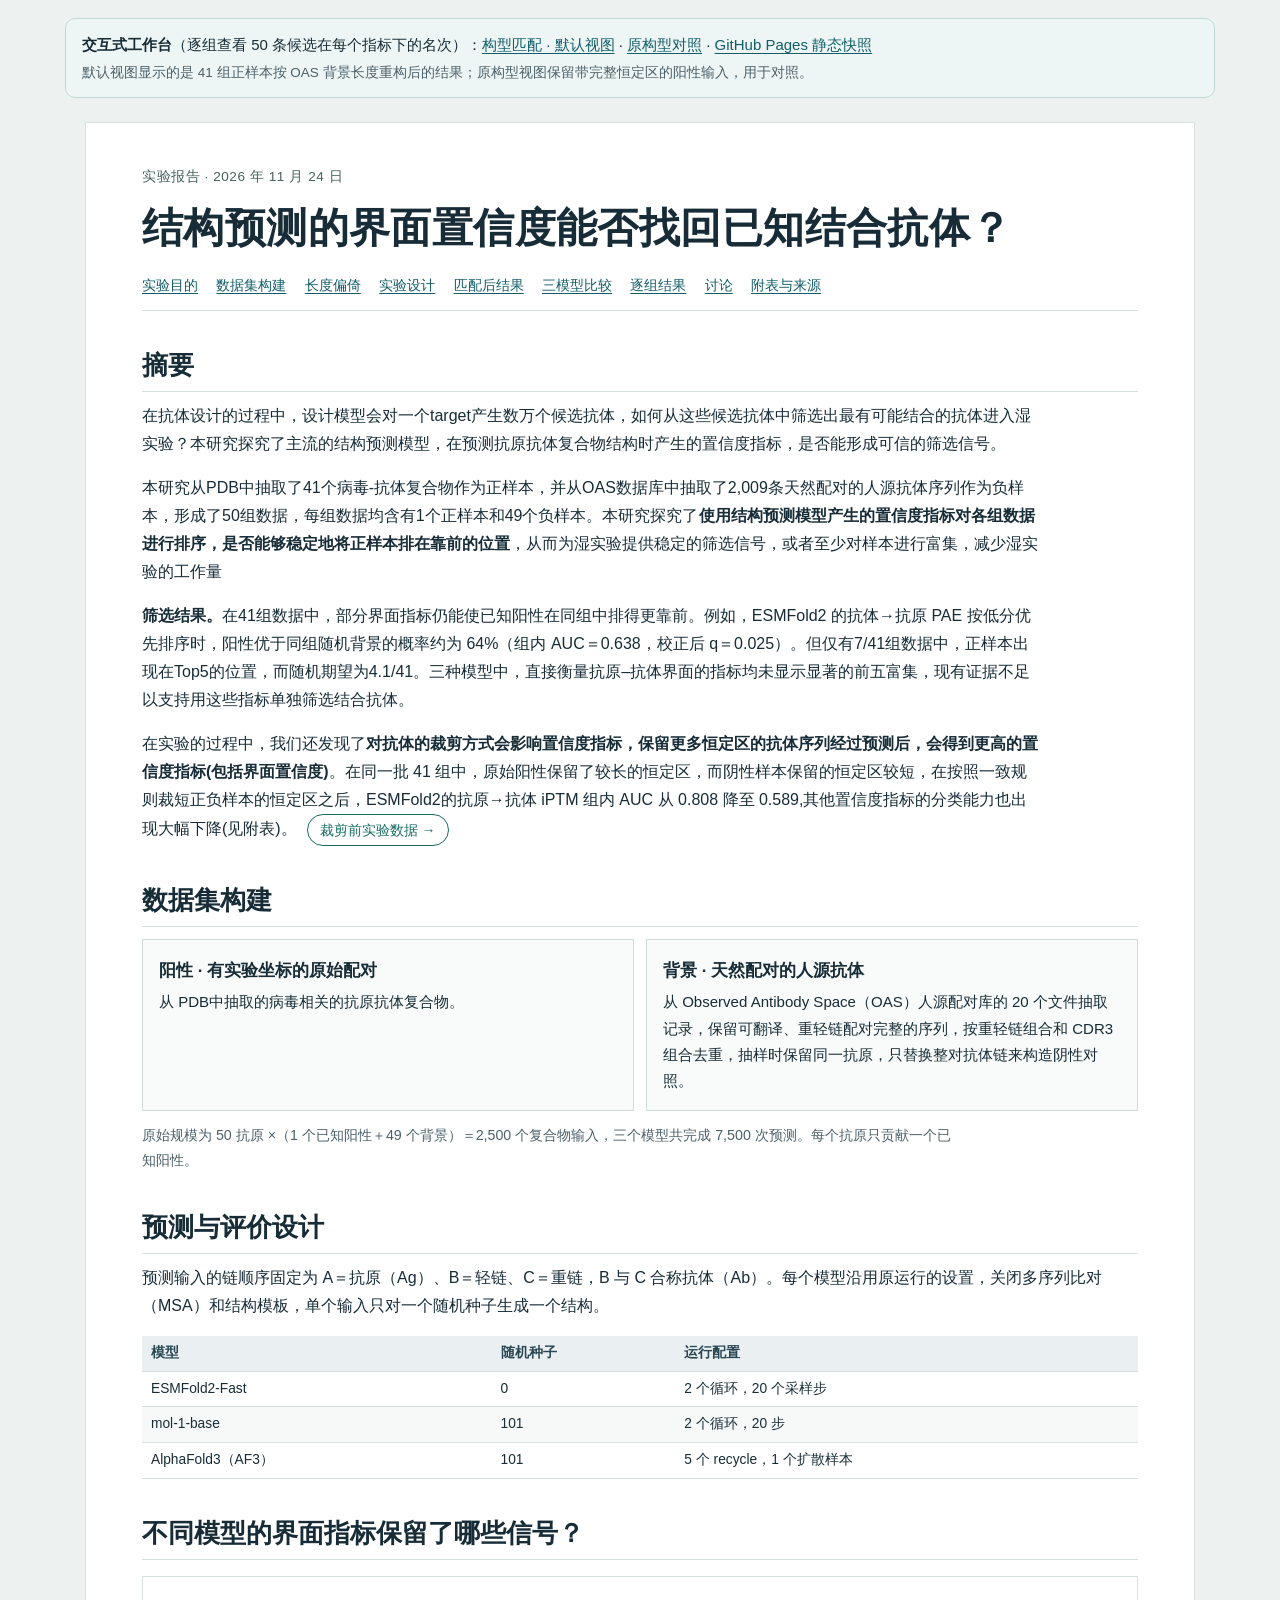
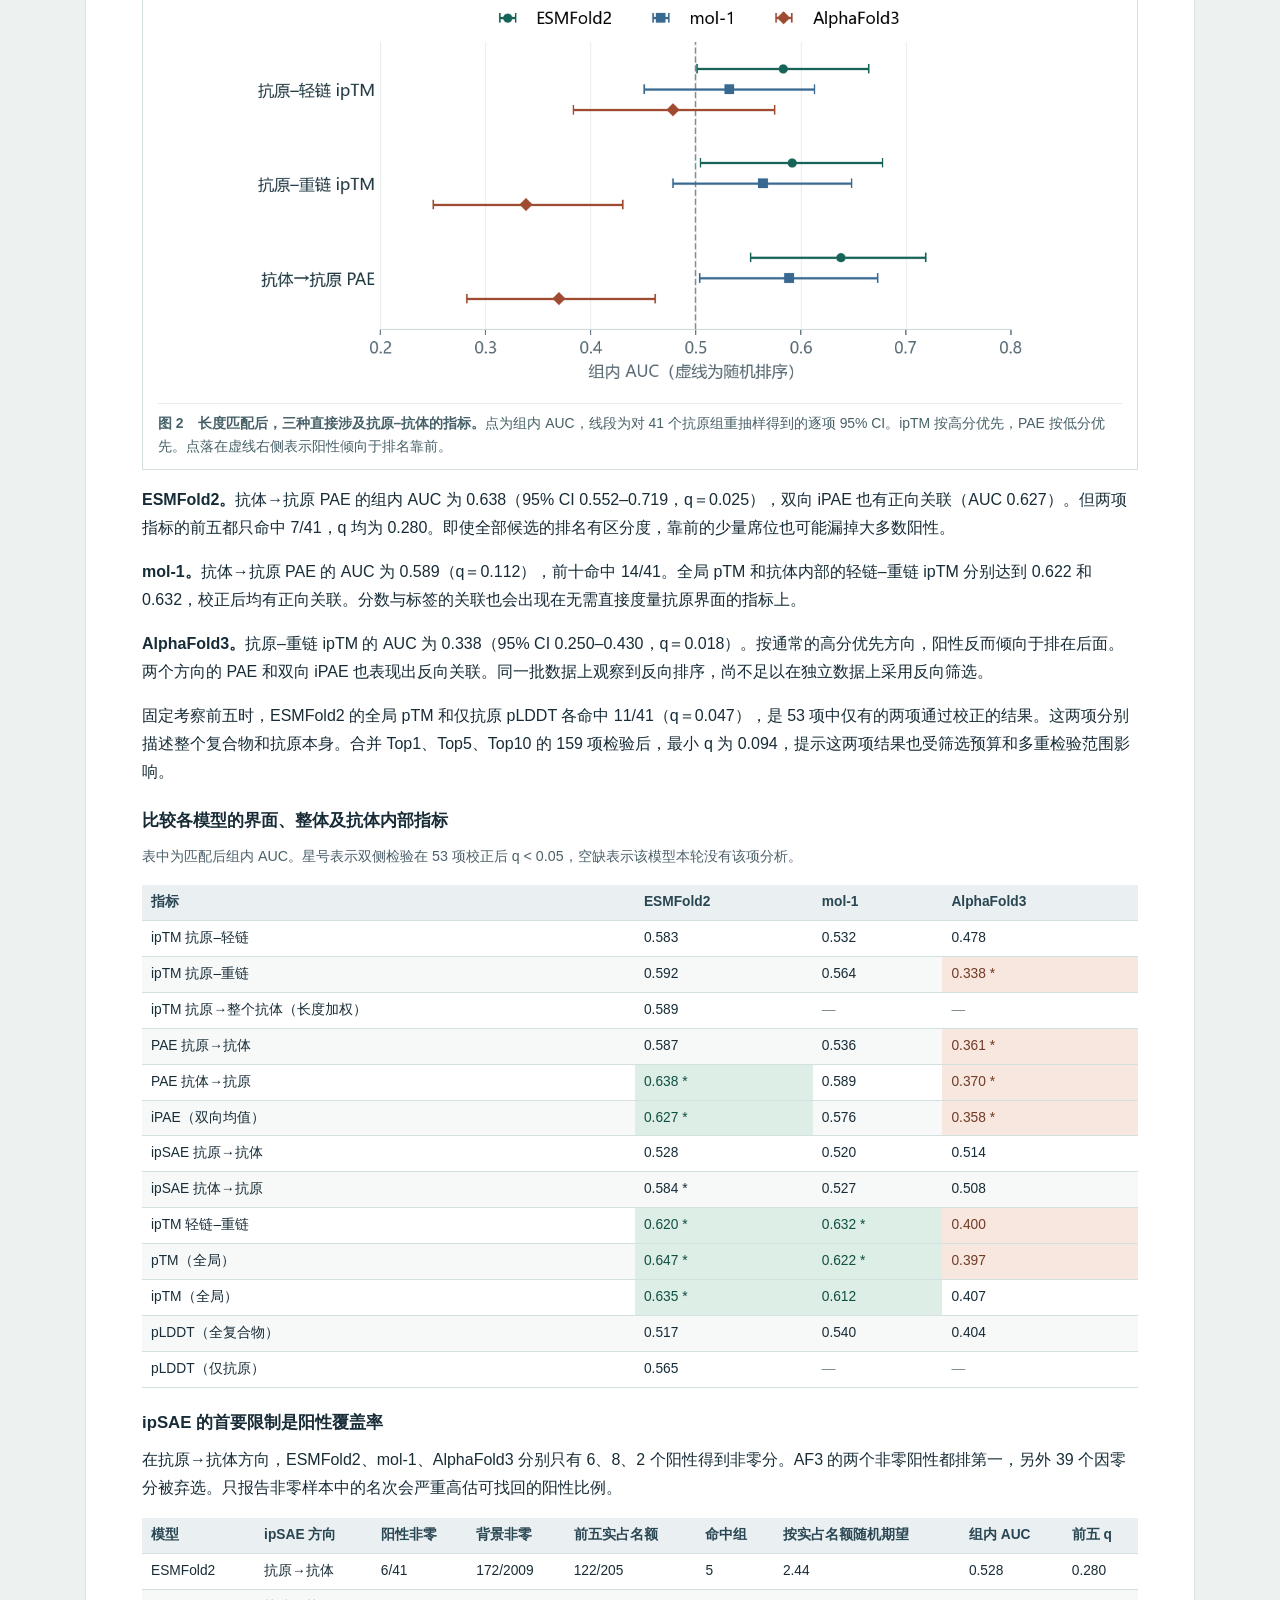
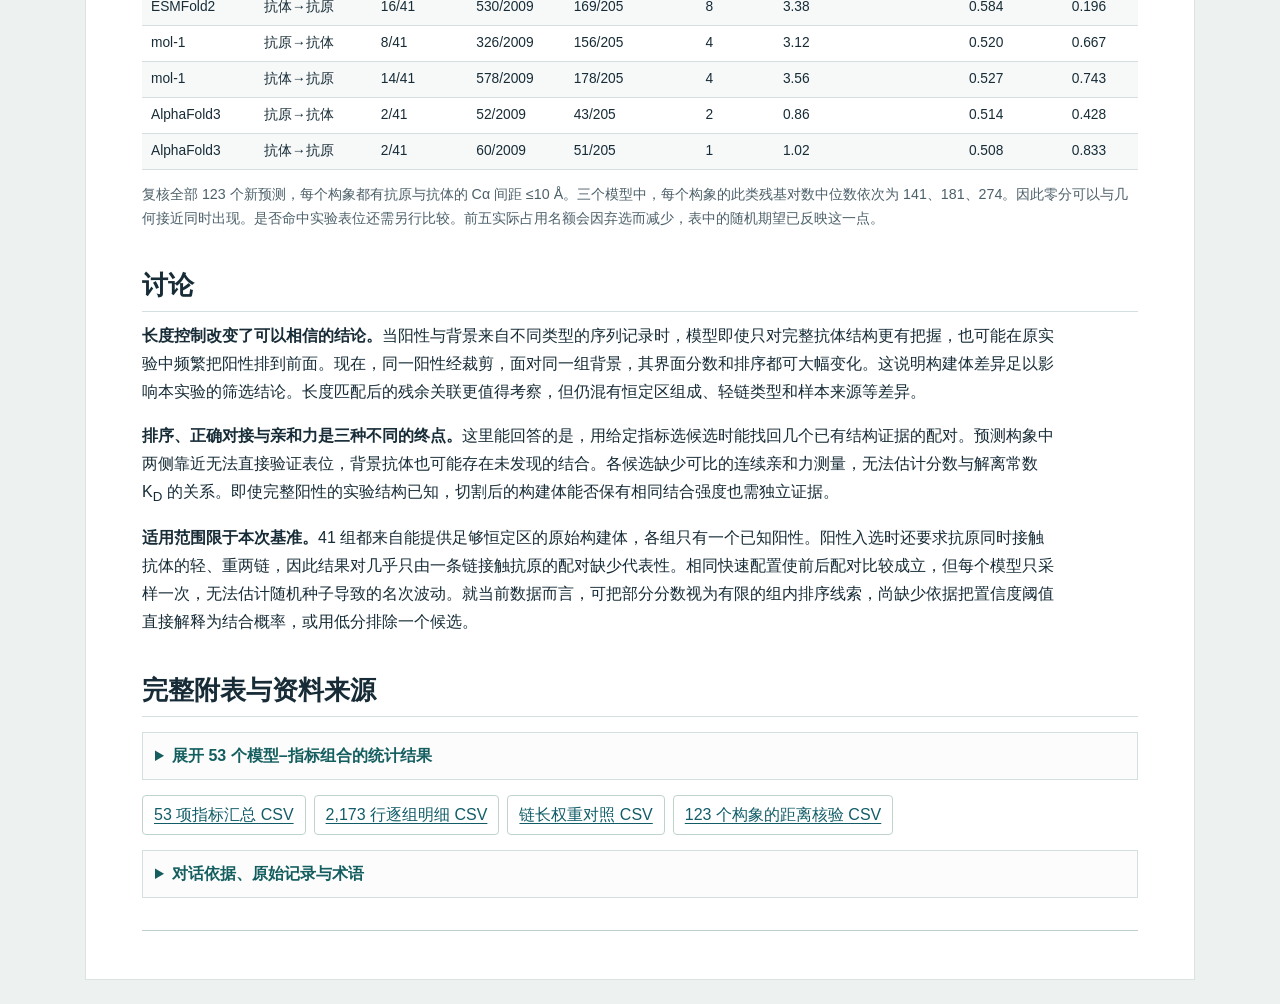
==== commit 283c9cce: "fold-metric: promote report in banner, link 裁剪前实验数据 from report" ====
--- a/fold-metric/report/index.html
+++ b/fold-metric/report/index.html
@@ -71,7 +71,7 @@
     <p class="prose">本研究从PDB中抽取了41个病毒-抗体复合物作为正样本，并从OAS数据库中抽取了2,009条天然配对的人源抗体序列作为负样本，形成了50组数据，每组数据均含有1个正样本和49个负样本。本研究探究了<b>使用结构预测模型产生的置信度指标对各组数据进行排序，是否能够稳定地将正样本排在靠前的位置</b>，从而为湿实验提供稳定的筛选信号，或者至少对样本进行富集，减少湿实验的工作量</p>
 
     <p class="prose"><strong>筛选结果。</strong>在41组数据中，部分界面指标仍能使已知阳性在同组中排得更靠前。例如，ESMFold2 的抗体→抗原 PAE 按低分优先排序时，阳性优于同组随机背景的概率约为 64%（组内 AUC＝0.638，校正后 q＝0.025）。但仅有7/41组数据中，正样本出现在Top5的位置，而随机期望为4.1/41。三种模型中，直接衡量抗原–抗体界面的指标均未显示显著的前五富集，现有证据不足以支持用这些指标单独筛选结合抗体。</p>
-    <p class="prose">在实验的过程中，我们还发现了<b>对抗体的裁剪方式会影响置信度指标，保留更多恒定区的抗体序列经过预测后，会得到更高的置信度指标(包括界面置信度)</b>。在同一批 41 组中，原始阳性保留了较长的恒定区，而阴性样本保留的恒定区较短，在按照一致规则裁短正负样本的恒定区之后，ESMFold2的抗原→抗体 iPTM 组内 AUC 从 0.808 降至 0.589,其他置信度指标的分类能力也出现大幅下降(见附表)。</p>
+    <p class="prose">在实验的过程中，我们还发现了<b>对抗体的裁剪方式会影响置信度指标，保留更多恒定区的抗体序列经过预测后，会得到更高的置信度指标(包括界面置信度)</b>。在同一批 41 组中，原始阳性保留了较长的恒定区，而阴性样本保留的恒定区较短，在按照一致规则裁短正负样本的恒定区之后，ESMFold2的抗原→抗体 iPTM 组内 AUC 从 0.808 降至 0.589,其他置信度指标的分类能力也出现大幅下降(见附表)。<a href="../original/" style="display:inline-block;margin-left:10px;padding:3px 12px;border:1px solid #196d63;border-radius:999px;color:#196d63;text-decoration:none;font-size:14px;vertical-align:middle">裁剪前实验数据 →</a></p>
     </section>
 
 
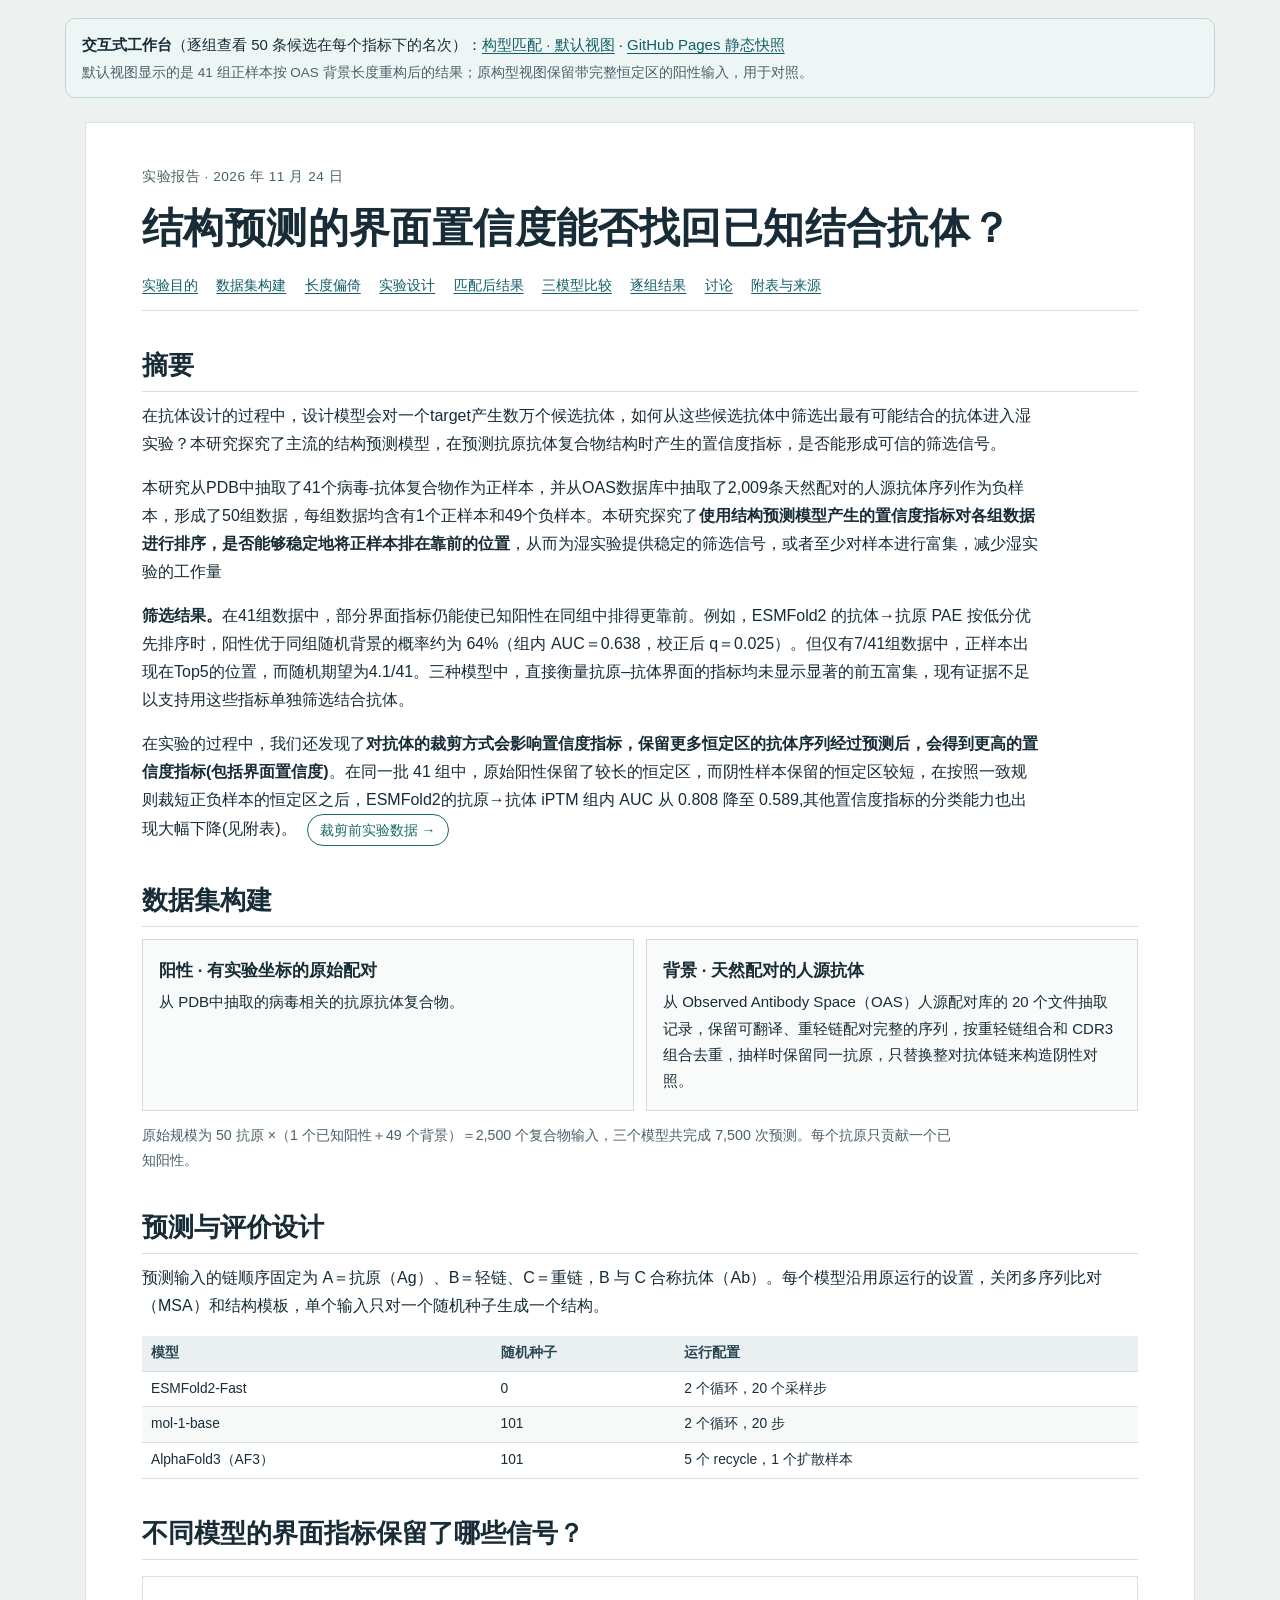
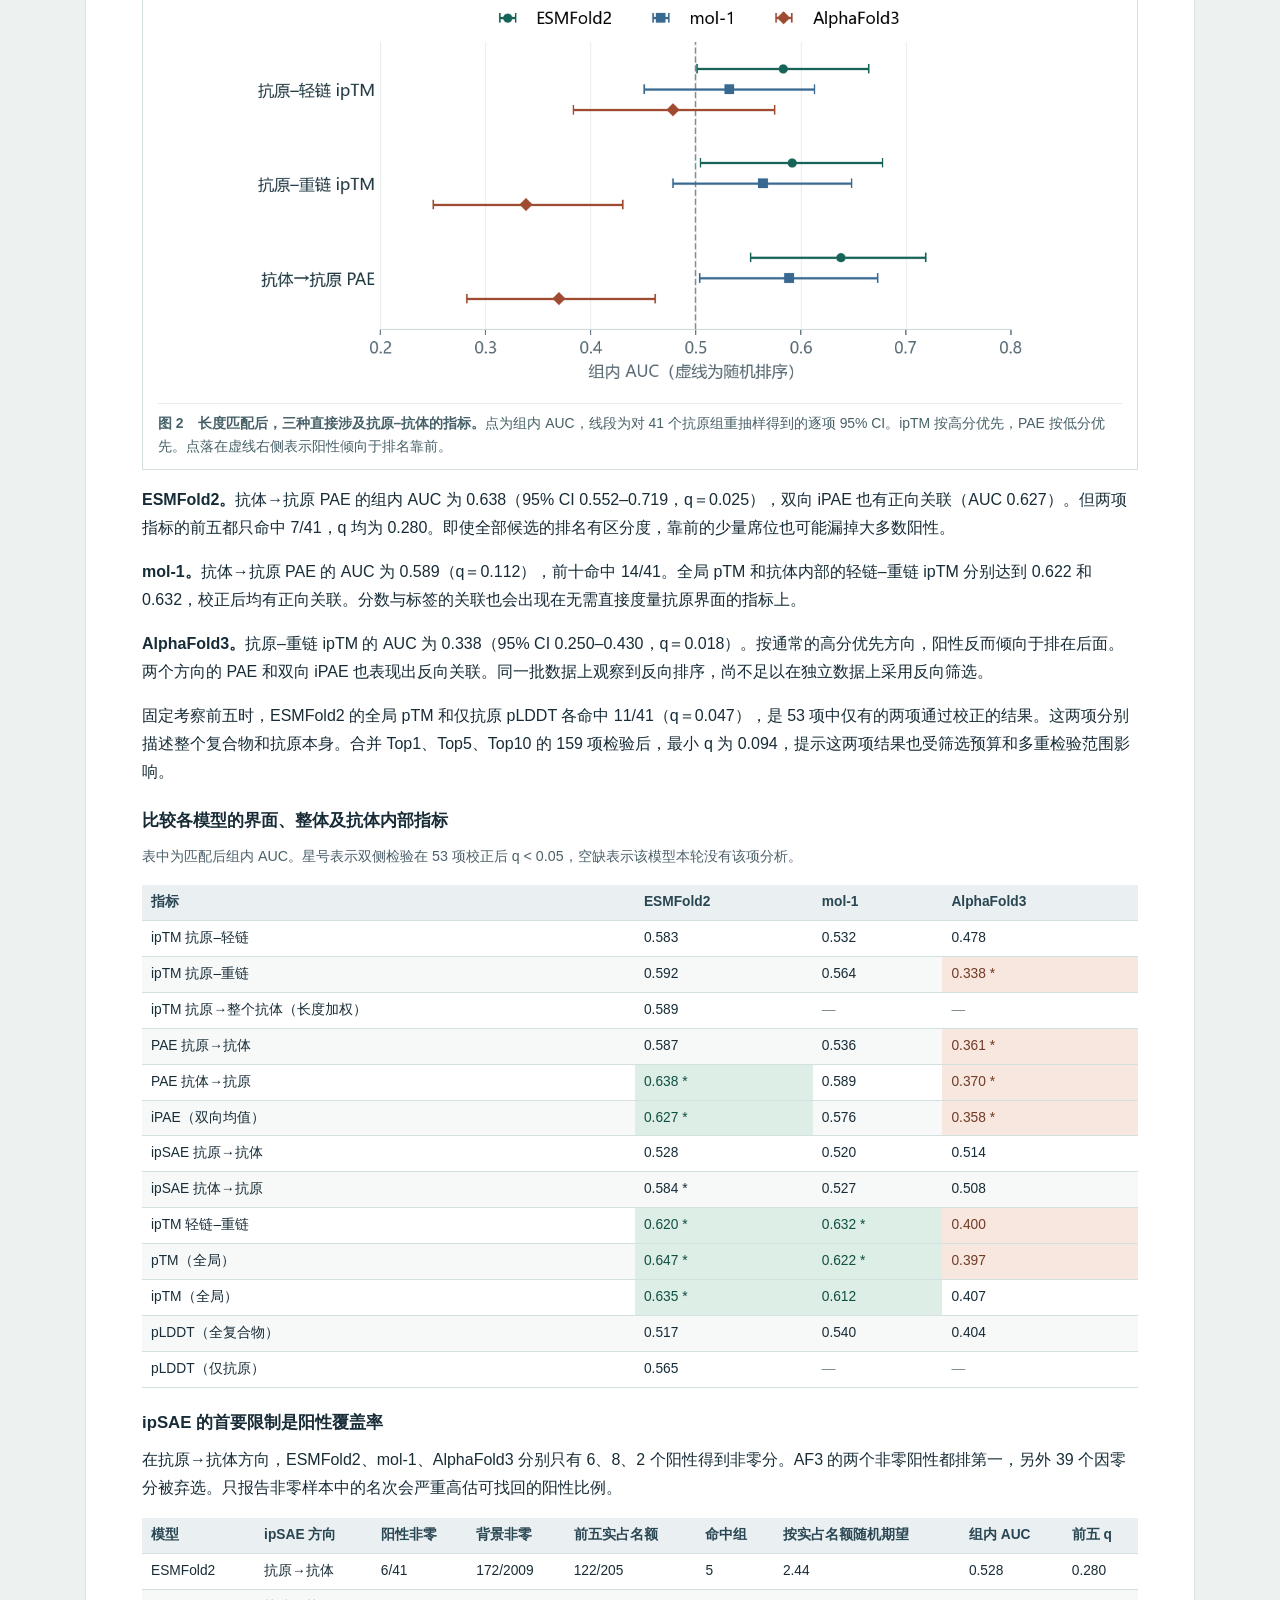
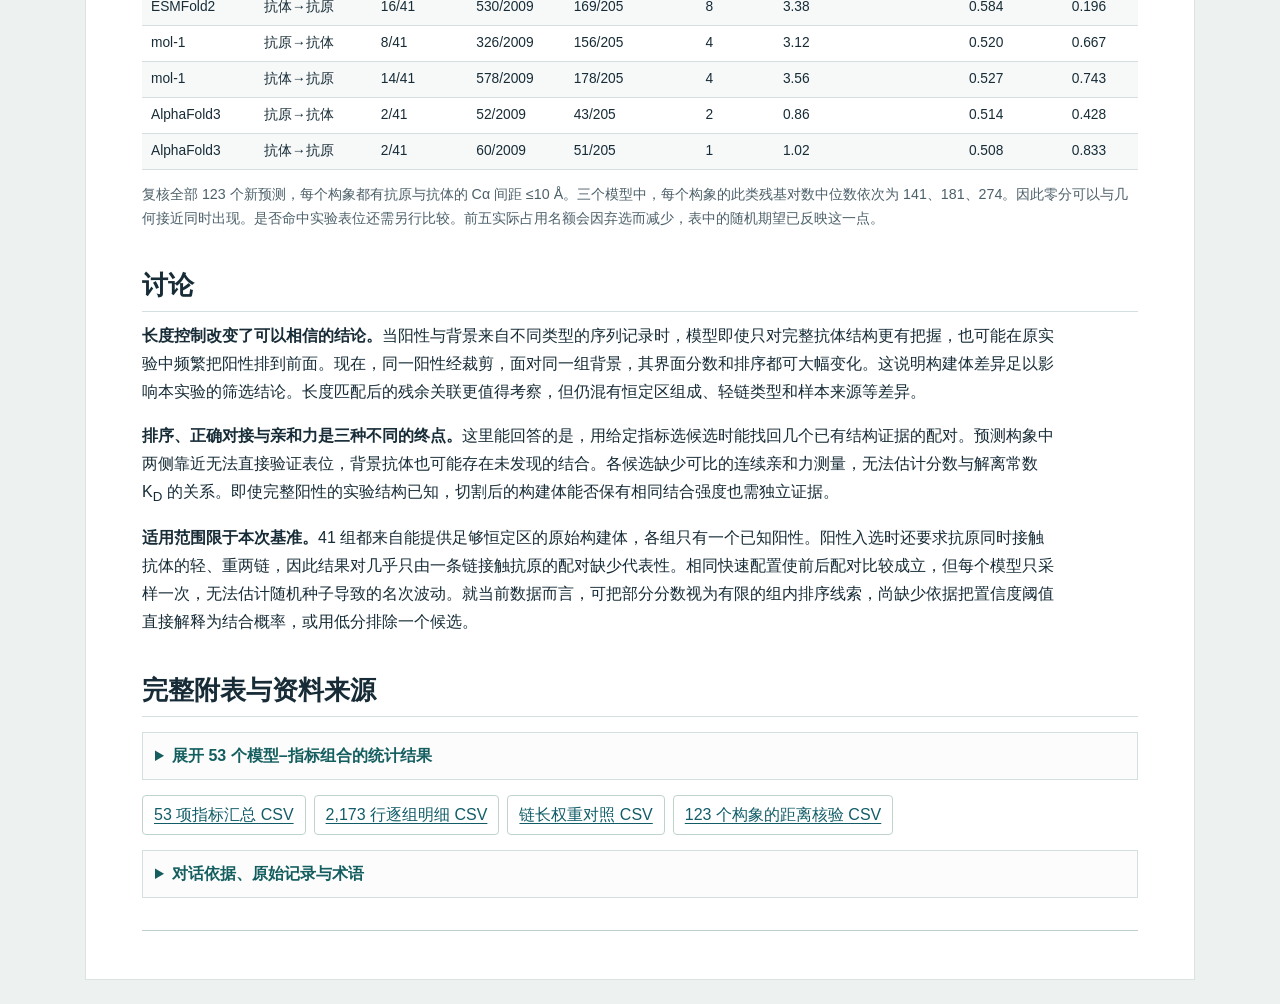
==== commit f692ceee: "fold-metric: fix default page markup, promote report banner, add 裁剪前实验数据 link" ====
--- a/fold-metric/report/index.html
+++ b/fold-metric/report/index.html
@@ -49,7 +49,7 @@
 @media(max-width:750px){main{margin:0;padding:21px 15px;border:0}.designgrid{grid-template-columns:1fr}figure{padding:9px 6px}section{margin-top:25px}}
 @media print{main{border:0;margin:0;padding:0}figure{break-inside:avoid}.downloads,nav{display:none}}
 </style></head><body>
-<div style="max-width:1150px;margin:18px auto 0;padding:12px 16px;background:#eef6f5;border:1px solid #bcd8d4;border-radius:10px;font:15px/1.8 'Microsoft YaHei',sans-serif;color:#172c37"><b>交互式工作台</b>（逐组查看 50 条候选在每个指标下的名次）：<a href="http://115.190.173.149:6006/">构型匹配 · 默认视图</a> · <a href="http://115.190.173.149:6006/original/">原构型对照</a> · <a href="https://hex-qwq.github.io/fold-metric/">GitHub Pages 静态快照</a><br><span style="color:#4c6069;font-size:13.5px">默认视图显示的是 41 组正样本按 OAS 背景长度重构后的结果；原构型视图保留带完整恒定区的阳性输入，用于对照。</span></div>
+<div style="max-width:1150px;margin:18px auto 0;padding:12px 16px;background:#eef6f5;border:1px solid #bcd8d4;border-radius:10px;font:15px/1.8 'Microsoft YaHei',sans-serif;color:#172c37"><b>交互式工作台</b>（逐组查看 50 条候选在每个指标下的名次）：<a href="http://115.190.173.149:6006/">构型匹配 · 默认视图</a> · <a href="https://hex-qwq.github.io/fold-metric/">GitHub Pages 静态快照</a><br><span style="color:#4c6069;font-size:13.5px">默认视图显示的是 41 组正样本按 OAS 背景长度重构后的结果；原构型视图保留带完整恒定区的阳性输入，用于对照。</span></div>
 <main>
     <header><p class="meta">实验报告 · 2026 年 11 月 24 日</p>
     <h1>结构预测的界面置信度能否找回已知结合抗体？</h1>
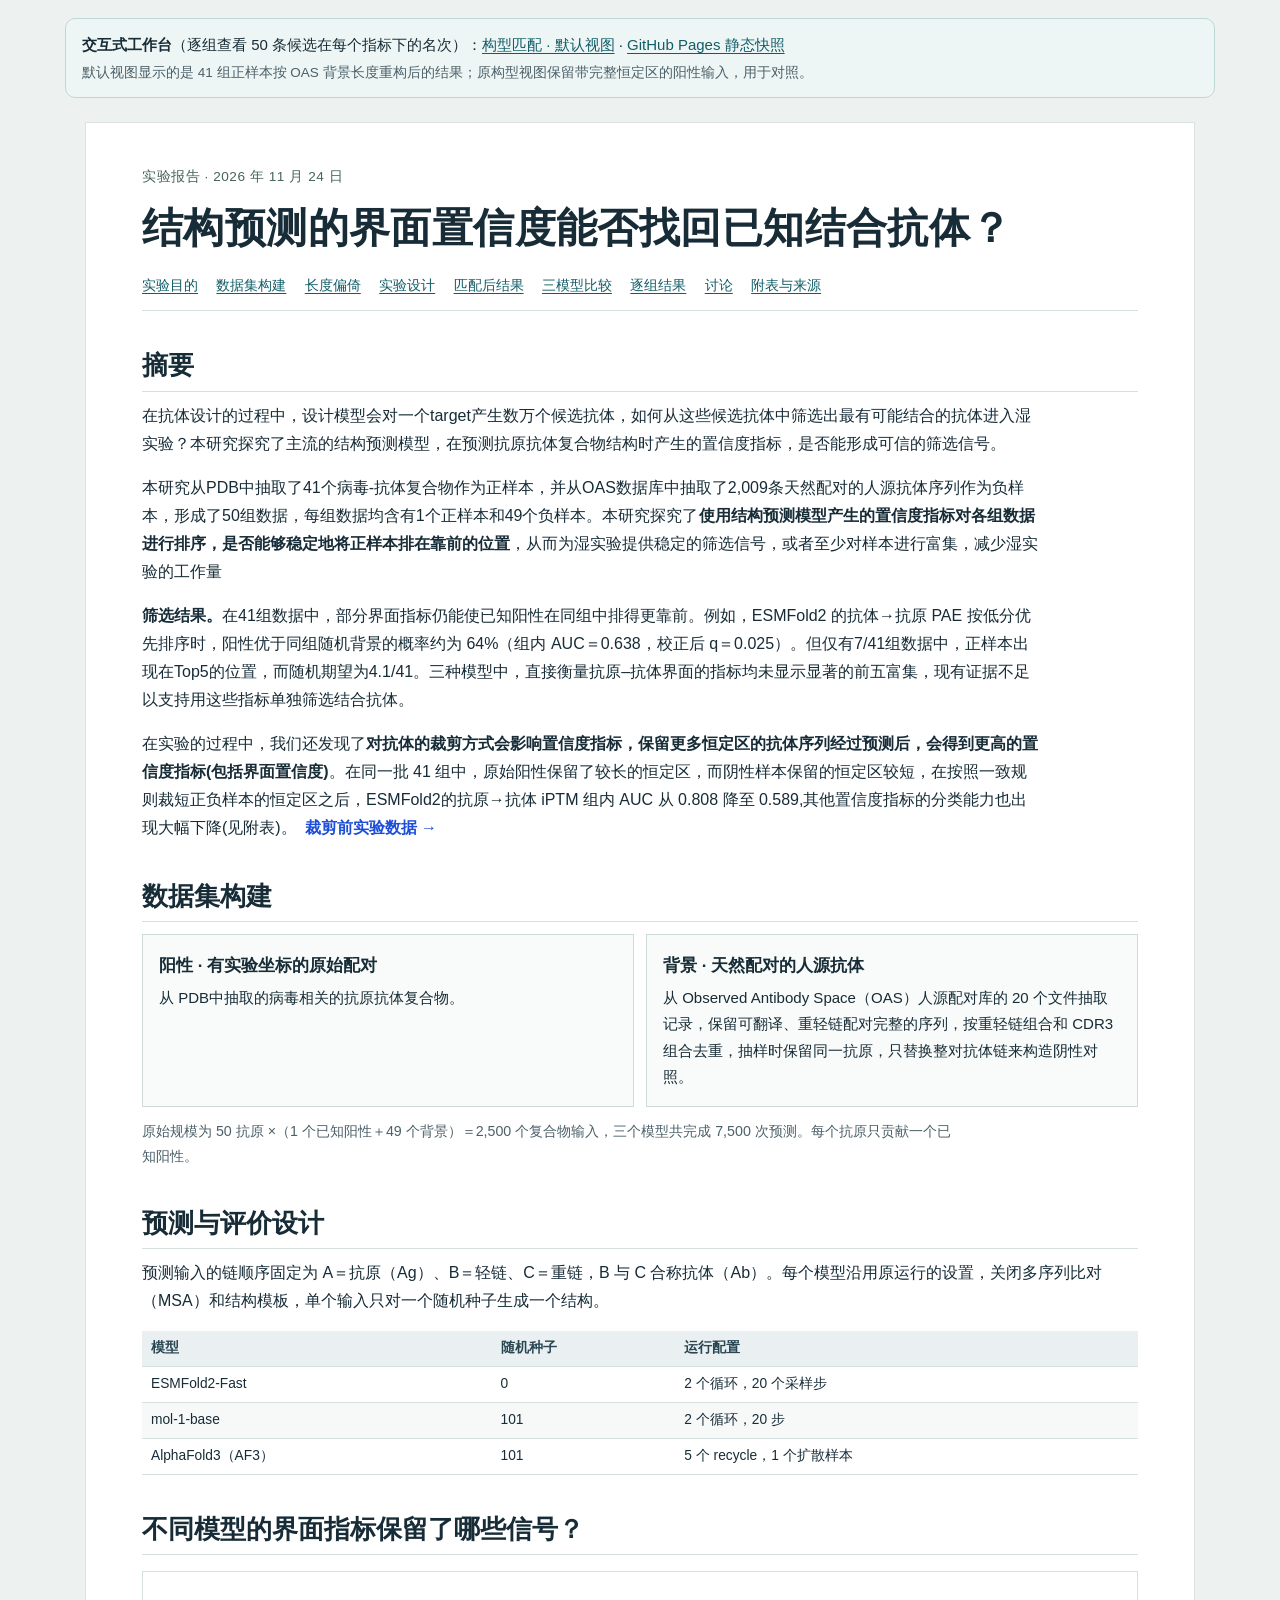
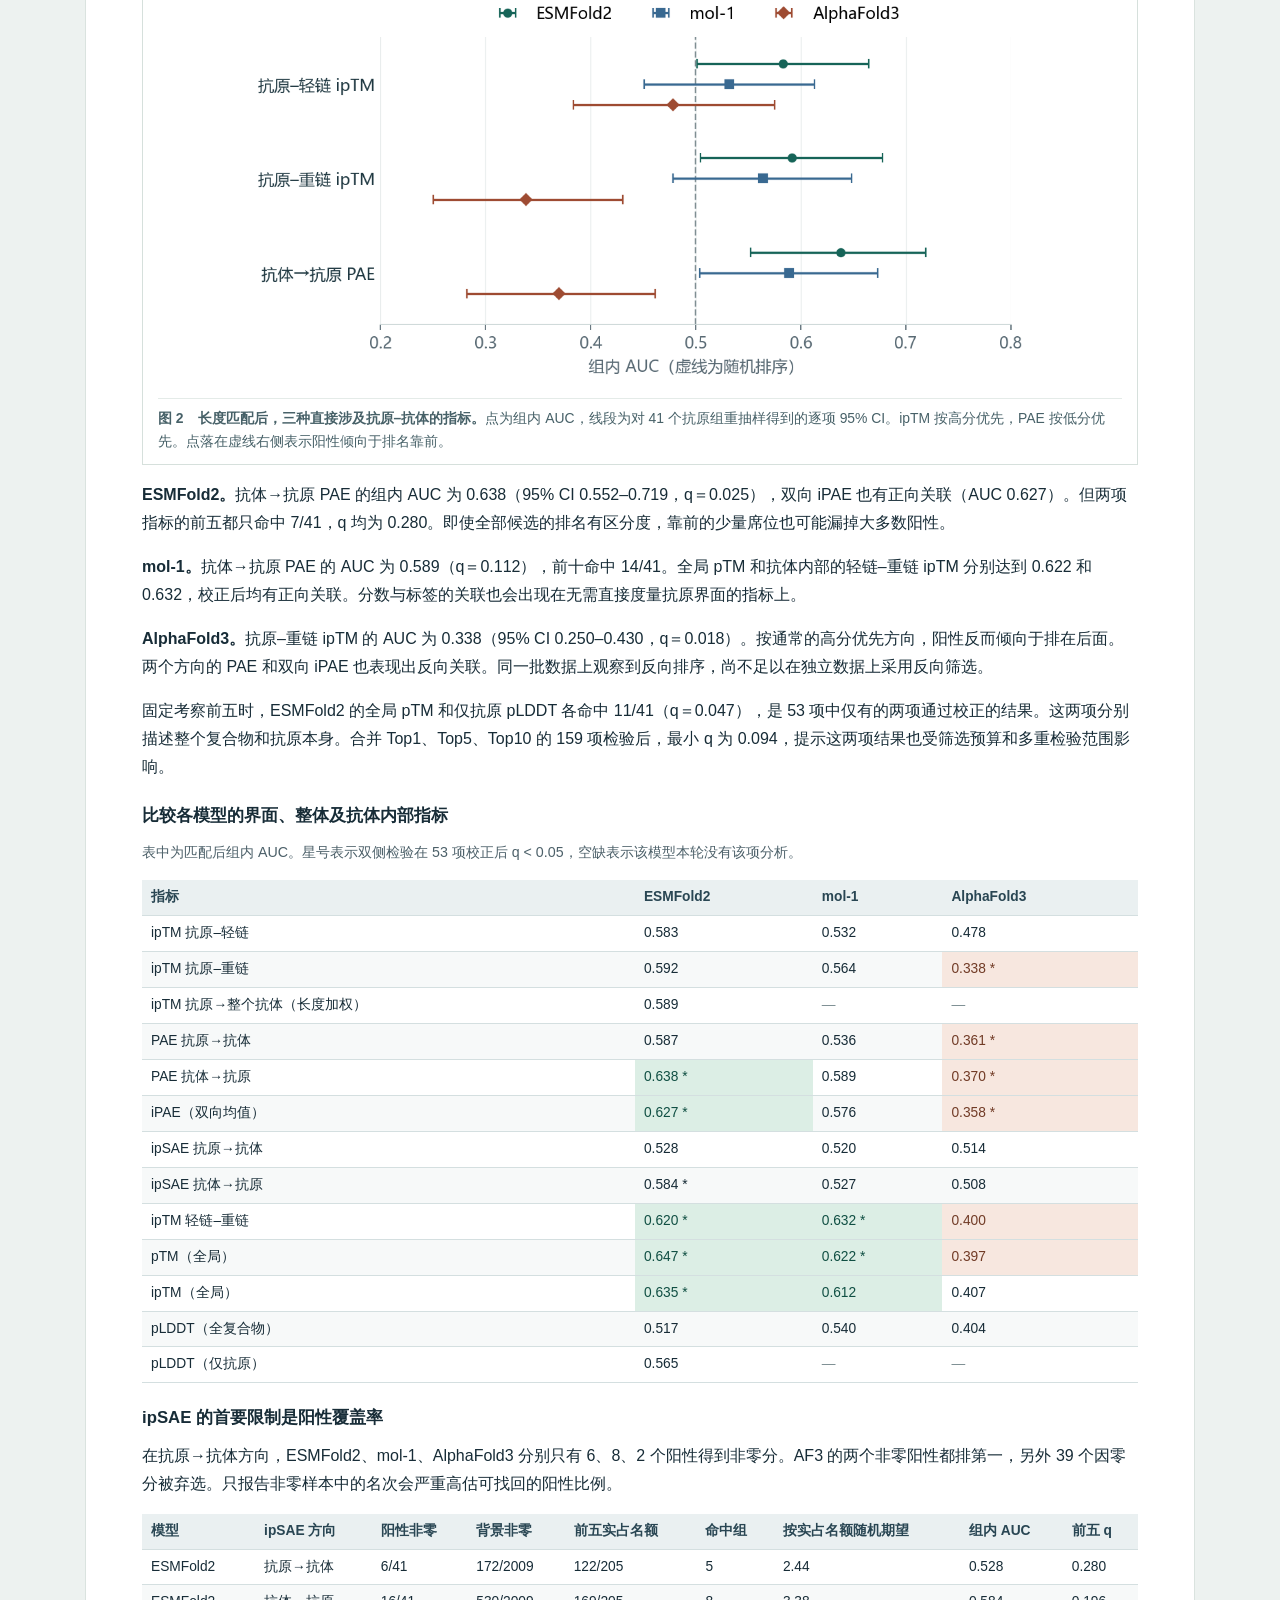
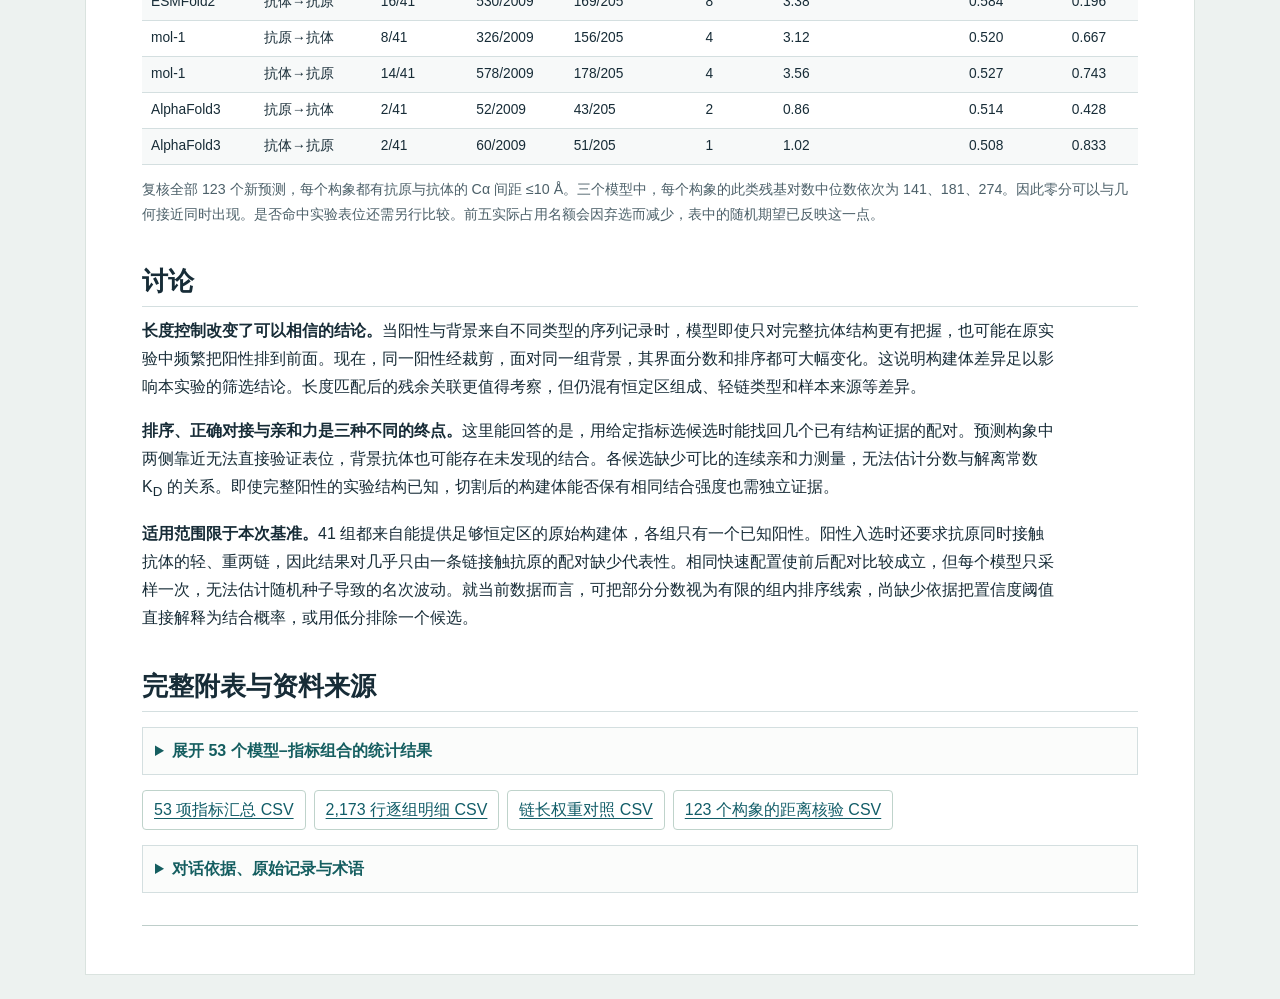
==== commit d11c5807: "fold-metric: replace green pill links with bold blue text" ====
--- a/fold-metric/report/index.html
+++ b/fold-metric/report/index.html
@@ -71,7 +71,7 @@
     <p class="prose">本研究从PDB中抽取了41个病毒-抗体复合物作为正样本，并从OAS数据库中抽取了2,009条天然配对的人源抗体序列作为负样本，形成了50组数据，每组数据均含有1个正样本和49个负样本。本研究探究了<b>使用结构预测模型产生的置信度指标对各组数据进行排序，是否能够稳定地将正样本排在靠前的位置</b>，从而为湿实验提供稳定的筛选信号，或者至少对样本进行富集，减少湿实验的工作量</p>
 
     <p class="prose"><strong>筛选结果。</strong>在41组数据中，部分界面指标仍能使已知阳性在同组中排得更靠前。例如，ESMFold2 的抗体→抗原 PAE 按低分优先排序时，阳性优于同组随机背景的概率约为 64%（组内 AUC＝0.638，校正后 q＝0.025）。但仅有7/41组数据中，正样本出现在Top5的位置，而随机期望为4.1/41。三种模型中，直接衡量抗原–抗体界面的指标均未显示显著的前五富集，现有证据不足以支持用这些指标单独筛选结合抗体。</p>
-    <p class="prose">在实验的过程中，我们还发现了<b>对抗体的裁剪方式会影响置信度指标，保留更多恒定区的抗体序列经过预测后，会得到更高的置信度指标(包括界面置信度)</b>。在同一批 41 组中，原始阳性保留了较长的恒定区，而阴性样本保留的恒定区较短，在按照一致规则裁短正负样本的恒定区之后，ESMFold2的抗原→抗体 iPTM 组内 AUC 从 0.808 降至 0.589,其他置信度指标的分类能力也出现大幅下降(见附表)。<a href="../original/" style="display:inline-block;margin-left:10px;padding:3px 12px;border:1px solid #196d63;border-radius:999px;color:#196d63;text-decoration:none;font-size:14px;vertical-align:middle">裁剪前实验数据 →</a></p>
+    <p class="prose">在实验的过程中，我们还发现了<b>对抗体的裁剪方式会影响置信度指标，保留更多恒定区的抗体序列经过预测后，会得到更高的置信度指标(包括界面置信度)</b>。在同一批 41 组中，原始阳性保留了较长的恒定区，而阴性样本保留的恒定区较短，在按照一致规则裁短正负样本的恒定区之后，ESMFold2的抗原→抗体 iPTM 组内 AUC 从 0.808 降至 0.589,其他置信度指标的分类能力也出现大幅下降(见附表)。<a href="../original/" style="margin-left:8px;color:#1d4ed8;font-weight:700;text-decoration:none">裁剪前实验数据 →</a></p>
     </section>
 
 
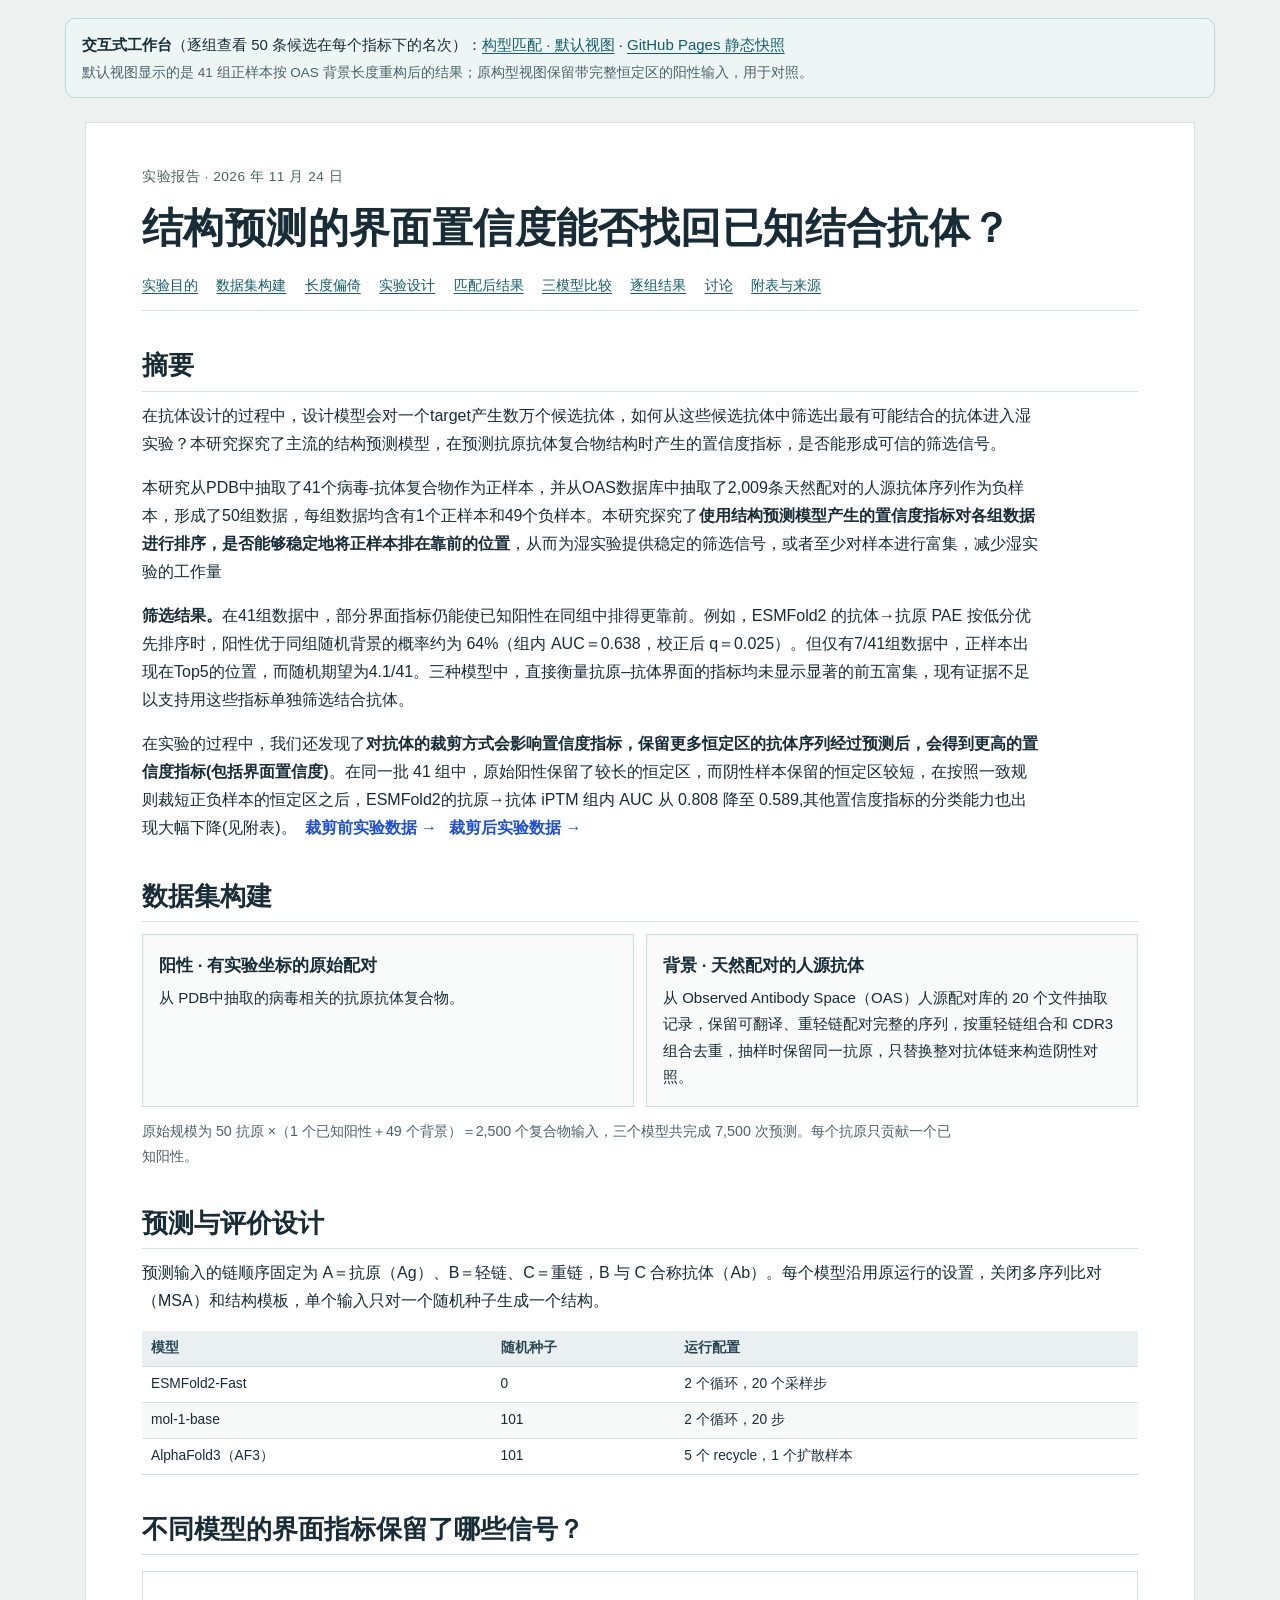
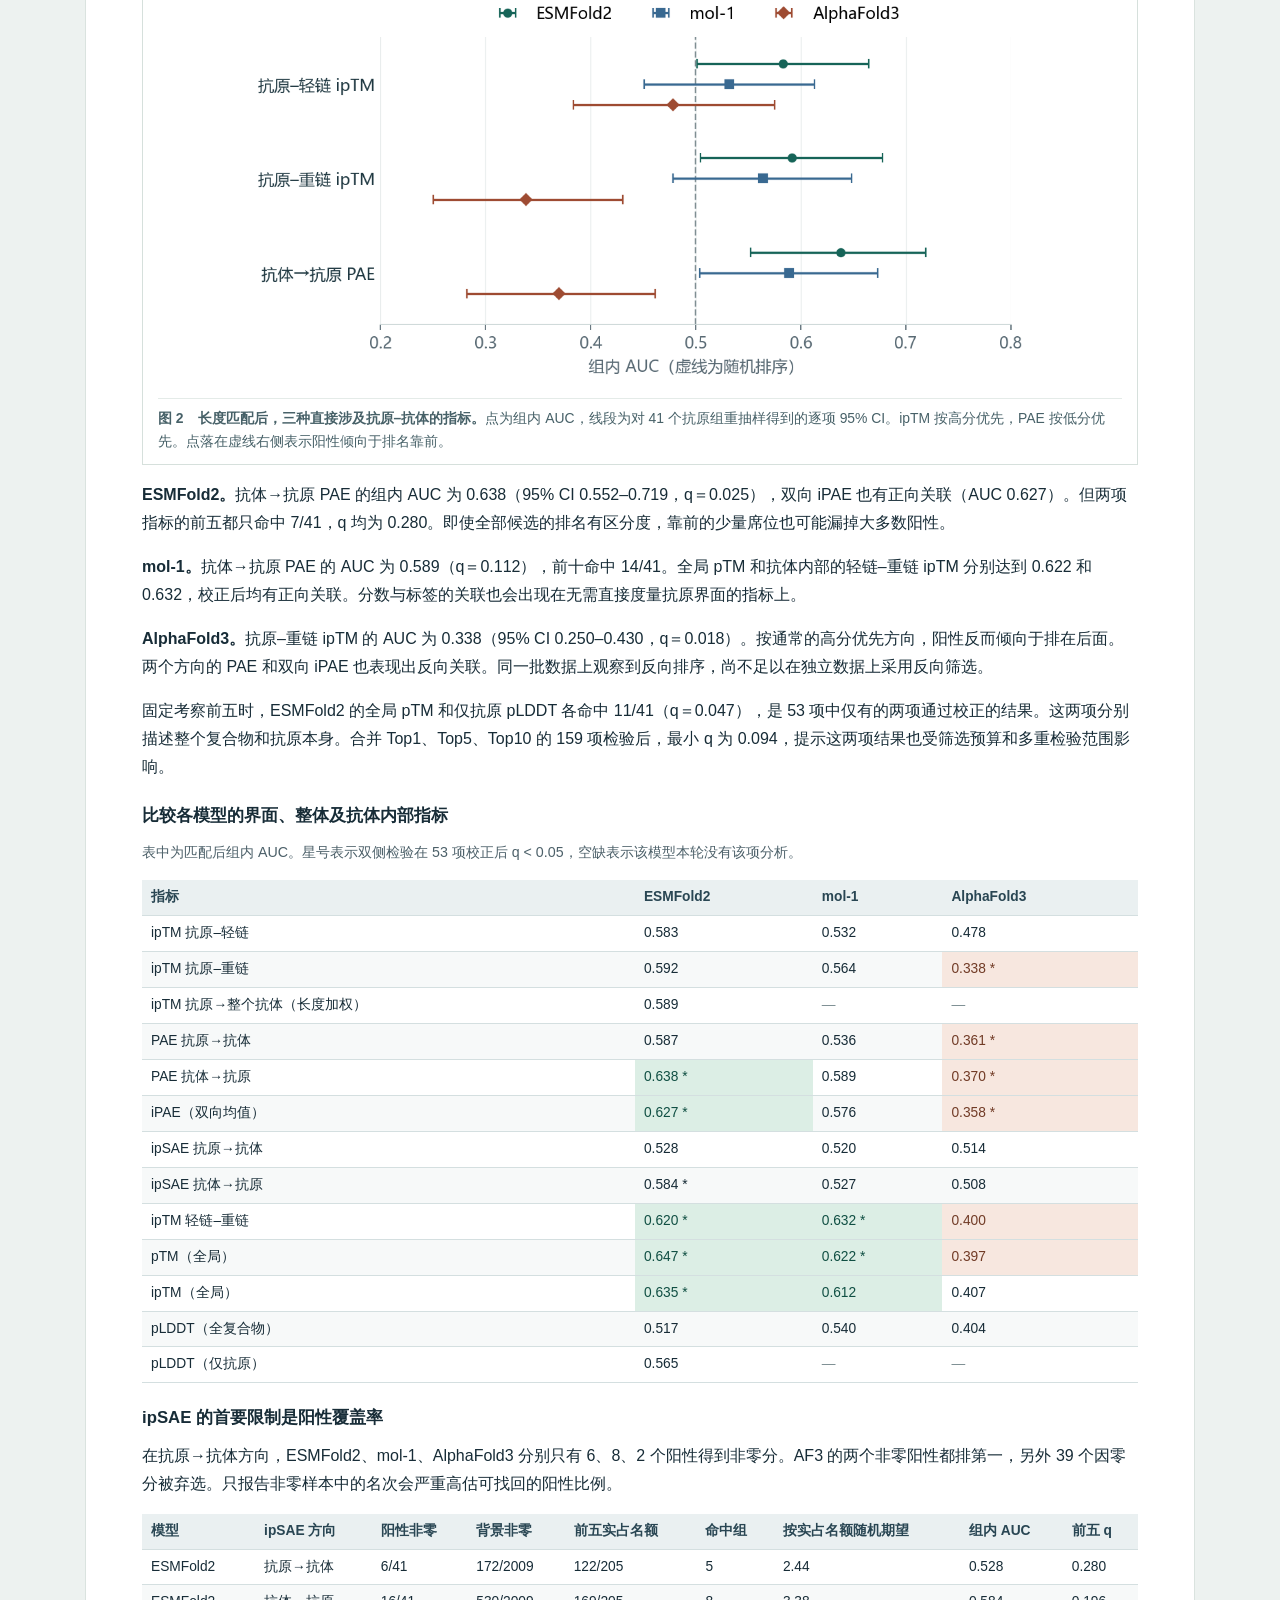
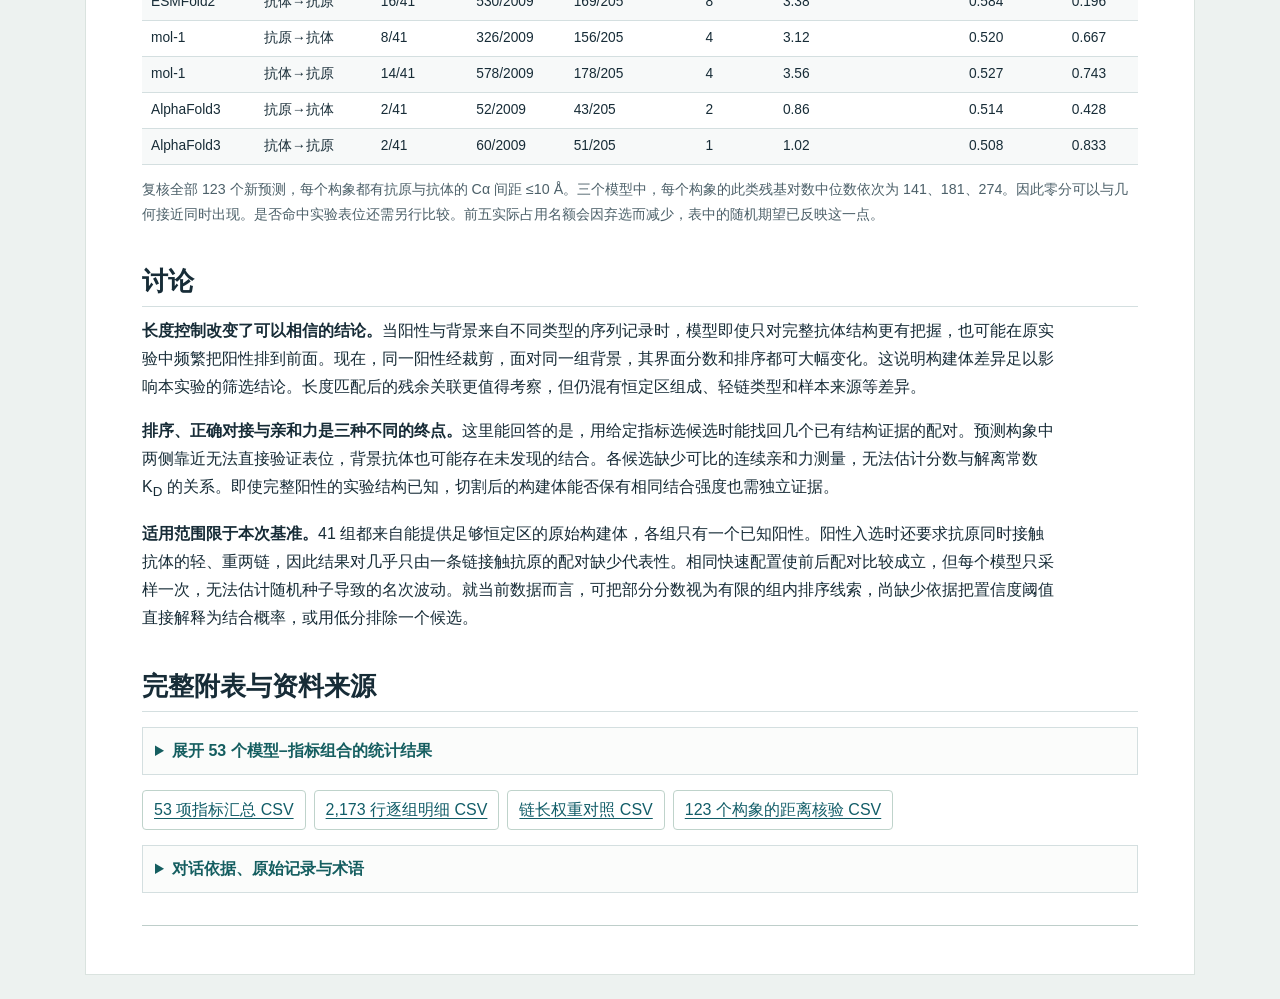
==== commit 27a33d5a: "fold-metric: add 裁剪后实验数据 link next to 裁剪前实验数据" ====
--- a/fold-metric/report/index.html
+++ b/fold-metric/report/index.html
@@ -71,7 +71,7 @@
     <p class="prose">本研究从PDB中抽取了41个病毒-抗体复合物作为正样本，并从OAS数据库中抽取了2,009条天然配对的人源抗体序列作为负样本，形成了50组数据，每组数据均含有1个正样本和49个负样本。本研究探究了<b>使用结构预测模型产生的置信度指标对各组数据进行排序，是否能够稳定地将正样本排在靠前的位置</b>，从而为湿实验提供稳定的筛选信号，或者至少对样本进行富集，减少湿实验的工作量</p>
 
     <p class="prose"><strong>筛选结果。</strong>在41组数据中，部分界面指标仍能使已知阳性在同组中排得更靠前。例如，ESMFold2 的抗体→抗原 PAE 按低分优先排序时，阳性优于同组随机背景的概率约为 64%（组内 AUC＝0.638，校正后 q＝0.025）。但仅有7/41组数据中，正样本出现在Top5的位置，而随机期望为4.1/41。三种模型中，直接衡量抗原–抗体界面的指标均未显示显著的前五富集，现有证据不足以支持用这些指标单独筛选结合抗体。</p>
-    <p class="prose">在实验的过程中，我们还发现了<b>对抗体的裁剪方式会影响置信度指标，保留更多恒定区的抗体序列经过预测后，会得到更高的置信度指标(包括界面置信度)</b>。在同一批 41 组中，原始阳性保留了较长的恒定区，而阴性样本保留的恒定区较短，在按照一致规则裁短正负样本的恒定区之后，ESMFold2的抗原→抗体 iPTM 组内 AUC 从 0.808 降至 0.589,其他置信度指标的分类能力也出现大幅下降(见附表)。<a href="../original/" style="margin-left:8px;color:#1d4ed8;font-weight:700;text-decoration:none">裁剪前实验数据 →</a></p>
+    <p class="prose">在实验的过程中，我们还发现了<b>对抗体的裁剪方式会影响置信度指标，保留更多恒定区的抗体序列经过预测后，会得到更高的置信度指标(包括界面置信度)</b>。在同一批 41 组中，原始阳性保留了较长的恒定区，而阴性样本保留的恒定区较短，在按照一致规则裁短正负样本的恒定区之后，ESMFold2的抗原→抗体 iPTM 组内 AUC 从 0.808 降至 0.589,其他置信度指标的分类能力也出现大幅下降(见附表)。<a href="../original/" style="margin-left:8px;color:#1d4ed8;font-weight:700;text-decoration:none">裁剪前实验数据 →</a><a href="../" style="margin-left:12px;color:#1d4ed8;font-weight:700;text-decoration:none">裁剪后实验数据 →</a></p>
     </section>
 
 
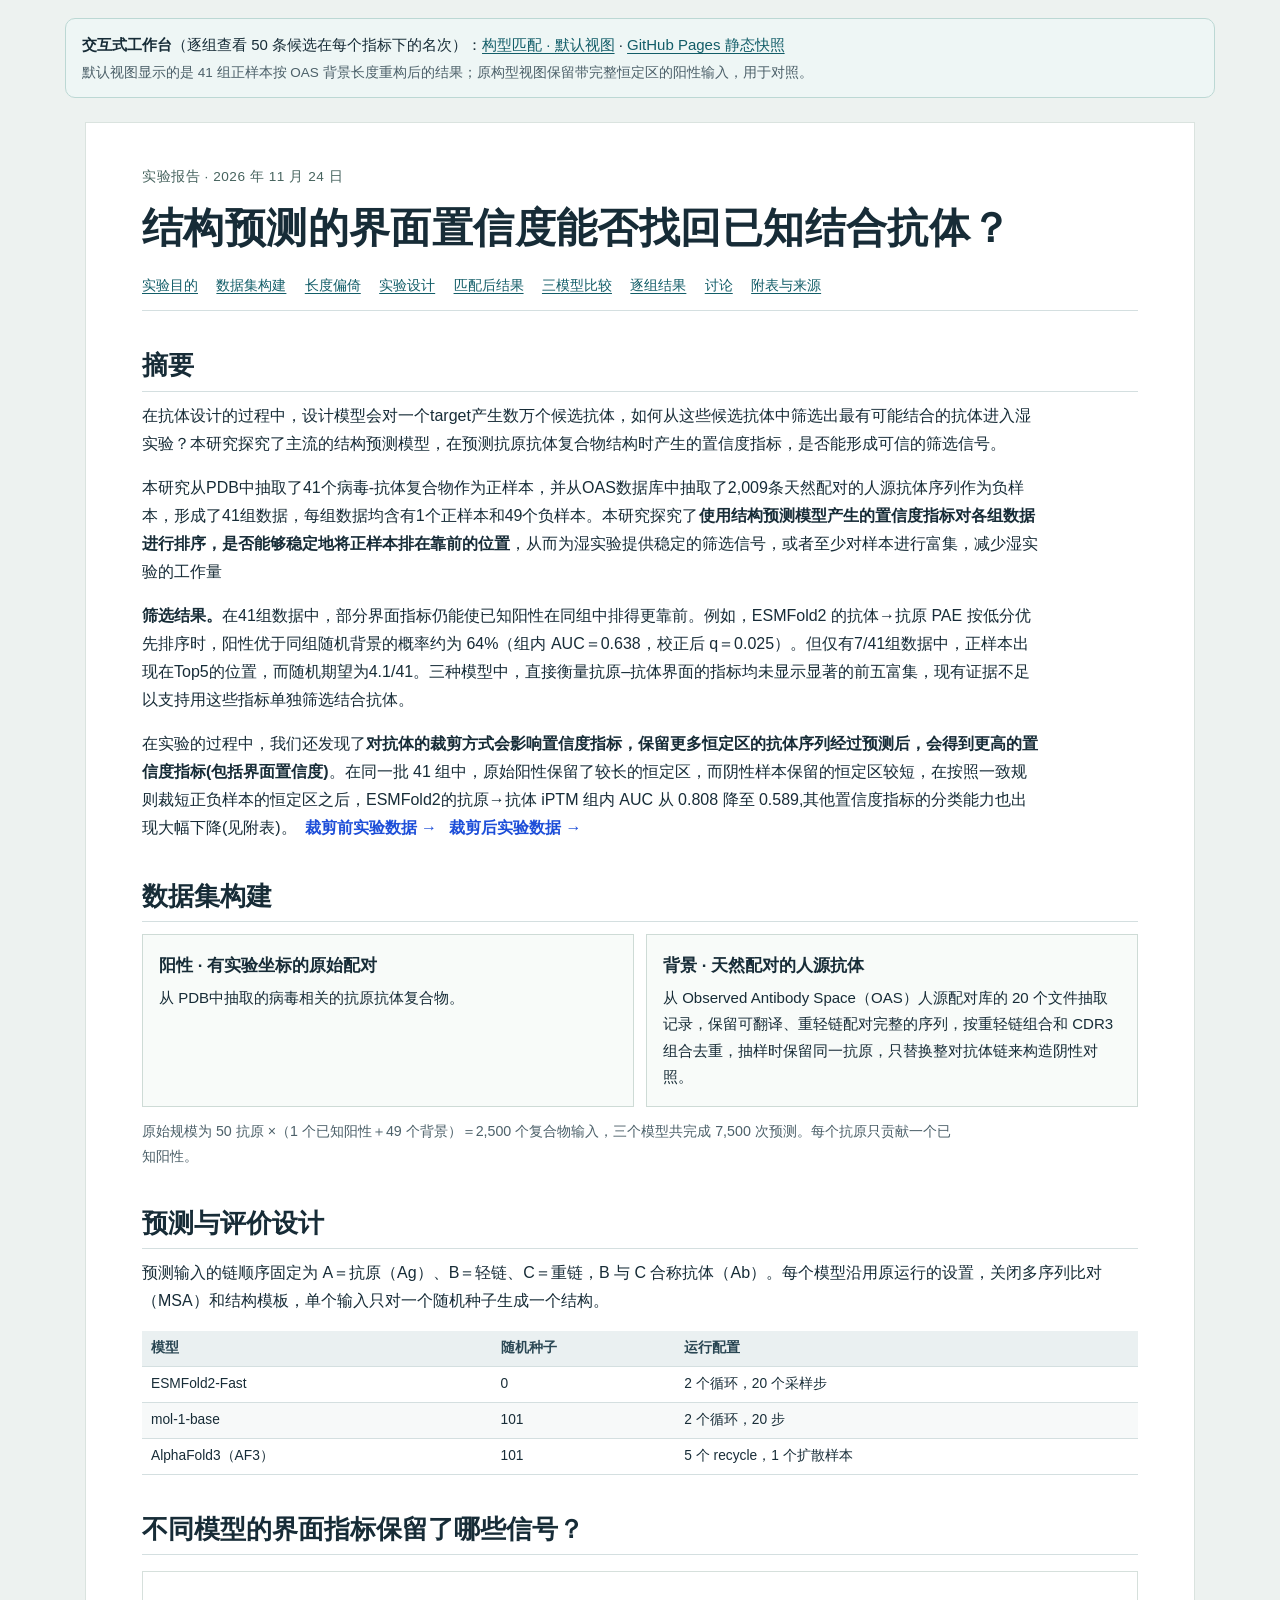
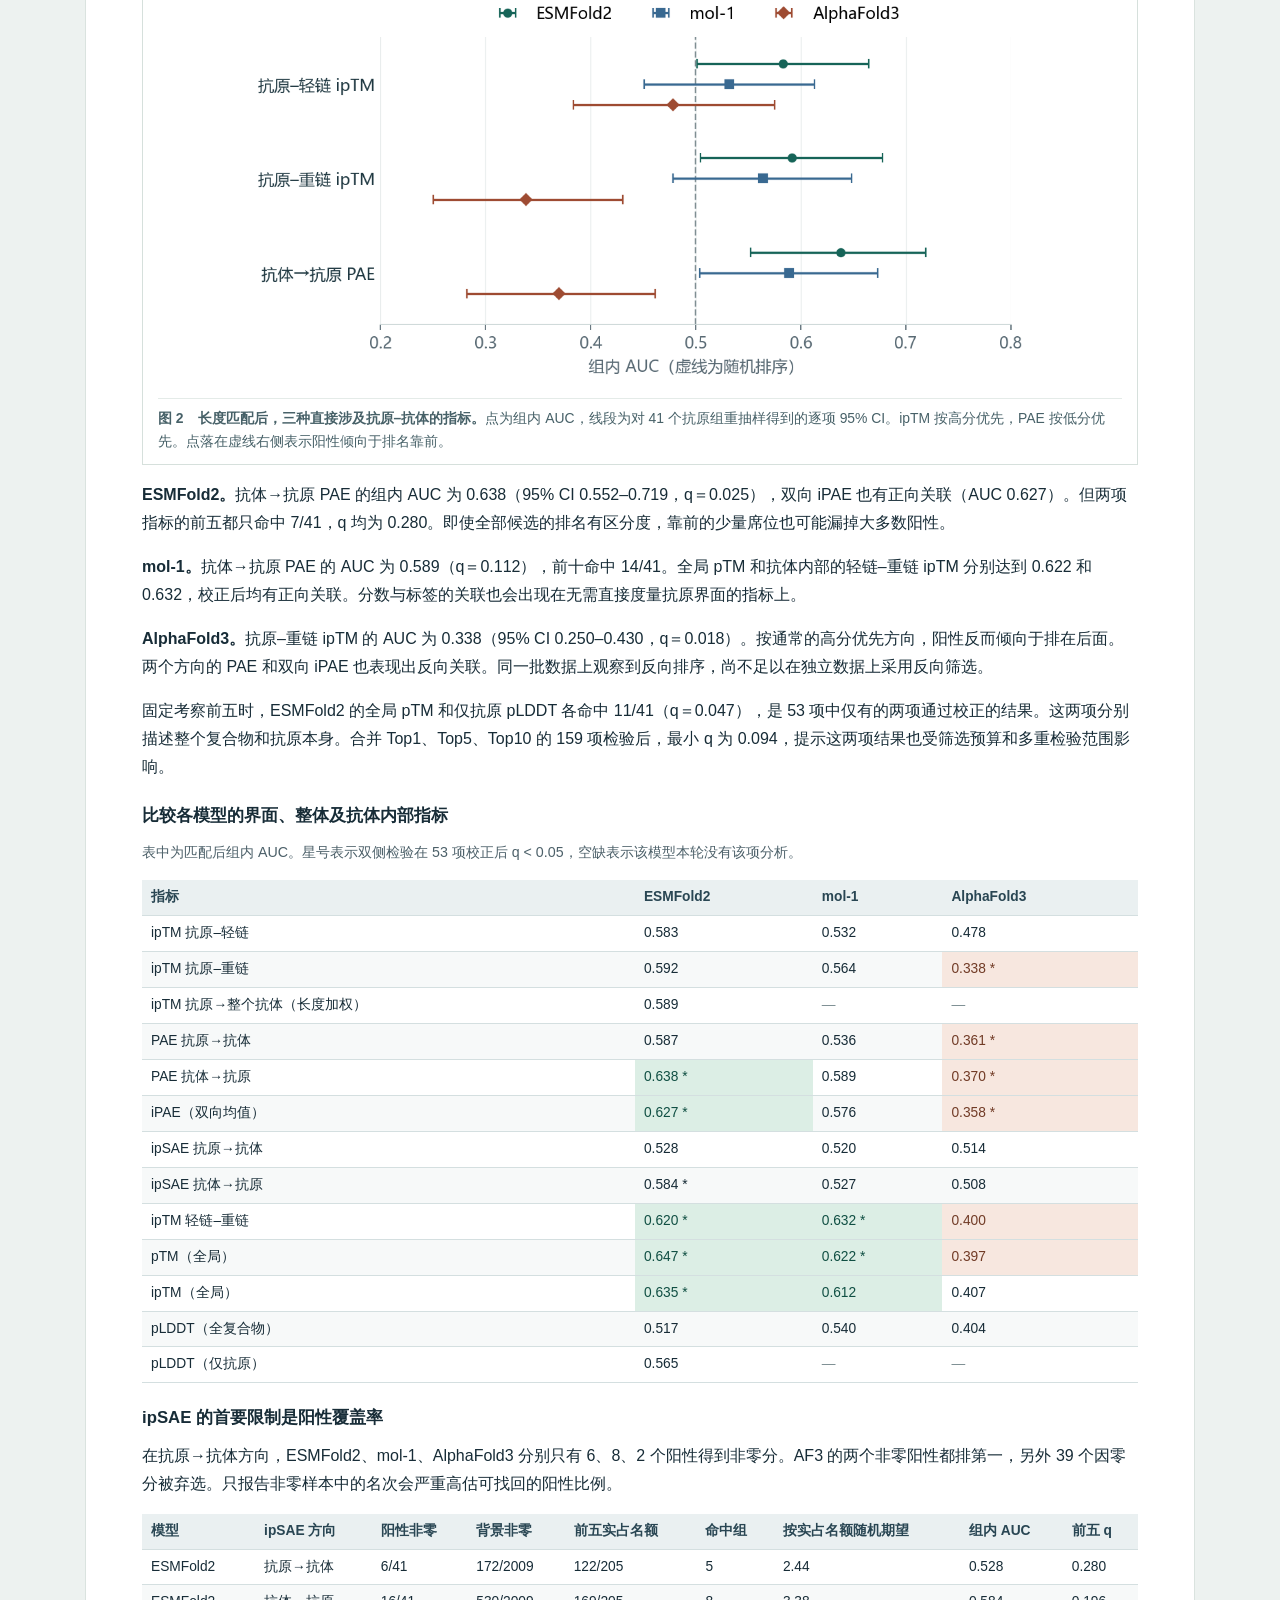
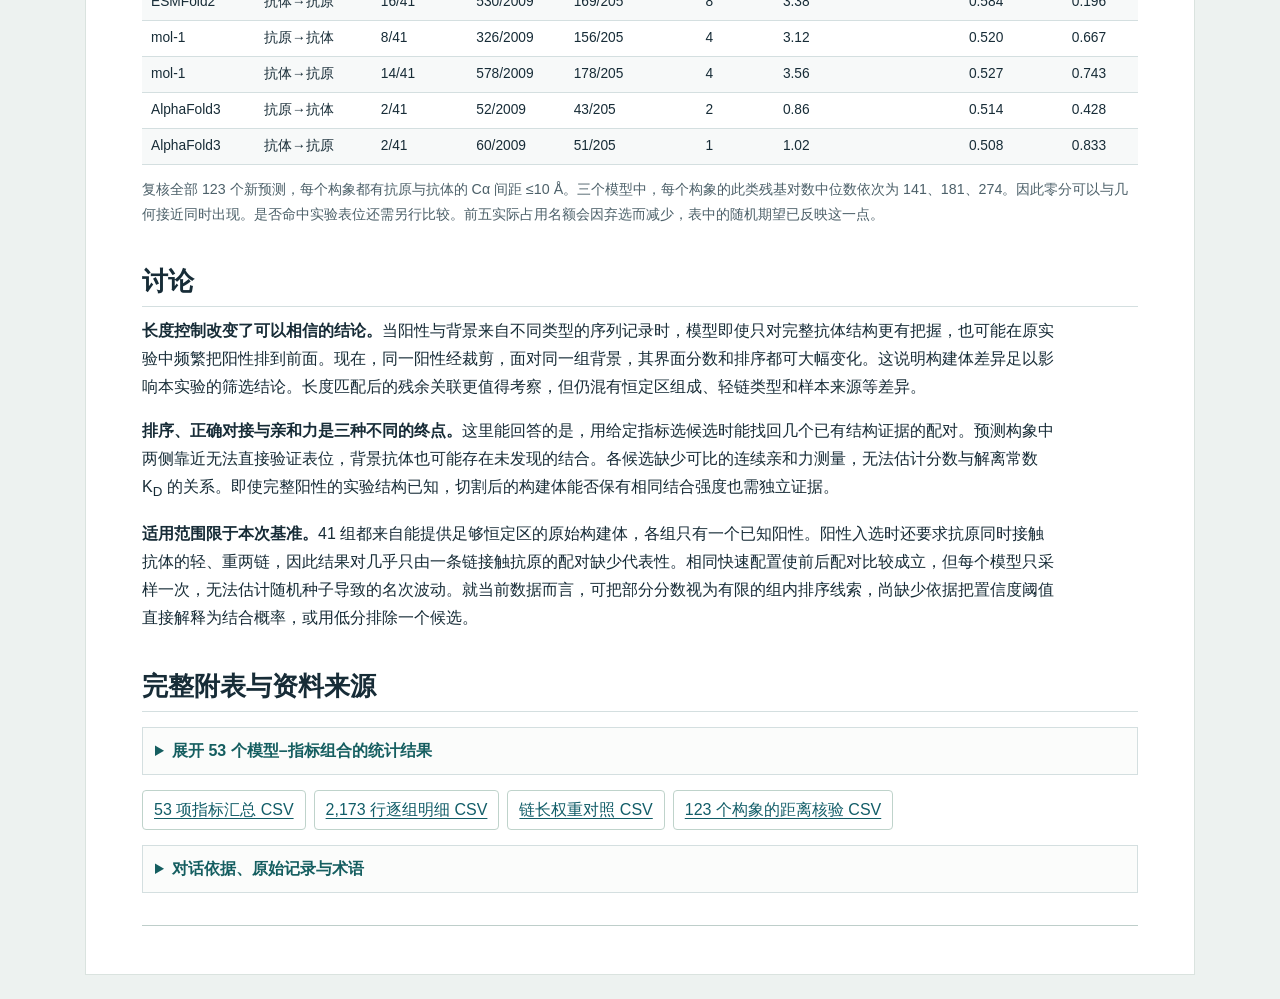
==== commit 59f5aa13: "report: abstract says 41 groups, not 50" ====
--- a/fold-metric/report/index.html
+++ b/fold-metric/report/index.html
@@ -68,7 +68,7 @@
 
         <section id="purpose"><h2>摘要</h2>
     <p class="prose">在抗体设计的过程中，设计模型会对一个target产生数万个候选抗体，如何从这些候选抗体中筛选出最有可能结合的抗体进入湿实验？本研究探究了主流的结构预测模型，在预测抗原抗体复合物结构时产生的置信度指标，是否能形成可信的筛选信号。</p>
-    <p class="prose">本研究从PDB中抽取了41个病毒-抗体复合物作为正样本，并从OAS数据库中抽取了2,009条天然配对的人源抗体序列作为负样本，形成了50组数据，每组数据均含有1个正样本和49个负样本。本研究探究了<b>使用结构预测模型产生的置信度指标对各组数据进行排序，是否能够稳定地将正样本排在靠前的位置</b>，从而为湿实验提供稳定的筛选信号，或者至少对样本进行富集，减少湿实验的工作量</p>
+    <p class="prose">本研究从PDB中抽取了41个病毒-抗体复合物作为正样本，并从OAS数据库中抽取了2,009条天然配对的人源抗体序列作为负样本，形成了41组数据，每组数据均含有1个正样本和49个负样本。本研究探究了<b>使用结构预测模型产生的置信度指标对各组数据进行排序，是否能够稳定地将正样本排在靠前的位置</b>，从而为湿实验提供稳定的筛选信号，或者至少对样本进行富集，减少湿实验的工作量</p>
 
     <p class="prose"><strong>筛选结果。</strong>在41组数据中，部分界面指标仍能使已知阳性在同组中排得更靠前。例如，ESMFold2 的抗体→抗原 PAE 按低分优先排序时，阳性优于同组随机背景的概率约为 64%（组内 AUC＝0.638，校正后 q＝0.025）。但仅有7/41组数据中，正样本出现在Top5的位置，而随机期望为4.1/41。三种模型中，直接衡量抗原–抗体界面的指标均未显示显著的前五富集，现有证据不足以支持用这些指标单独筛选结合抗体。</p>
     <p class="prose">在实验的过程中，我们还发现了<b>对抗体的裁剪方式会影响置信度指标，保留更多恒定区的抗体序列经过预测后，会得到更高的置信度指标(包括界面置信度)</b>。在同一批 41 组中，原始阳性保留了较长的恒定区，而阴性样本保留的恒定区较短，在按照一致规则裁短正负样本的恒定区之后，ESMFold2的抗原→抗体 iPTM 组内 AUC 从 0.808 降至 0.589,其他置信度指标的分类能力也出现大幅下降(见附表)。<a href="../original/" style="margin-left:8px;color:#1d4ed8;font-weight:700;text-decoration:none">裁剪前实验数据 →</a><a href="../" style="margin-left:12px;color:#1d4ed8;font-weight:700;text-decoration:none">裁剪后实验数据 →</a></p>
